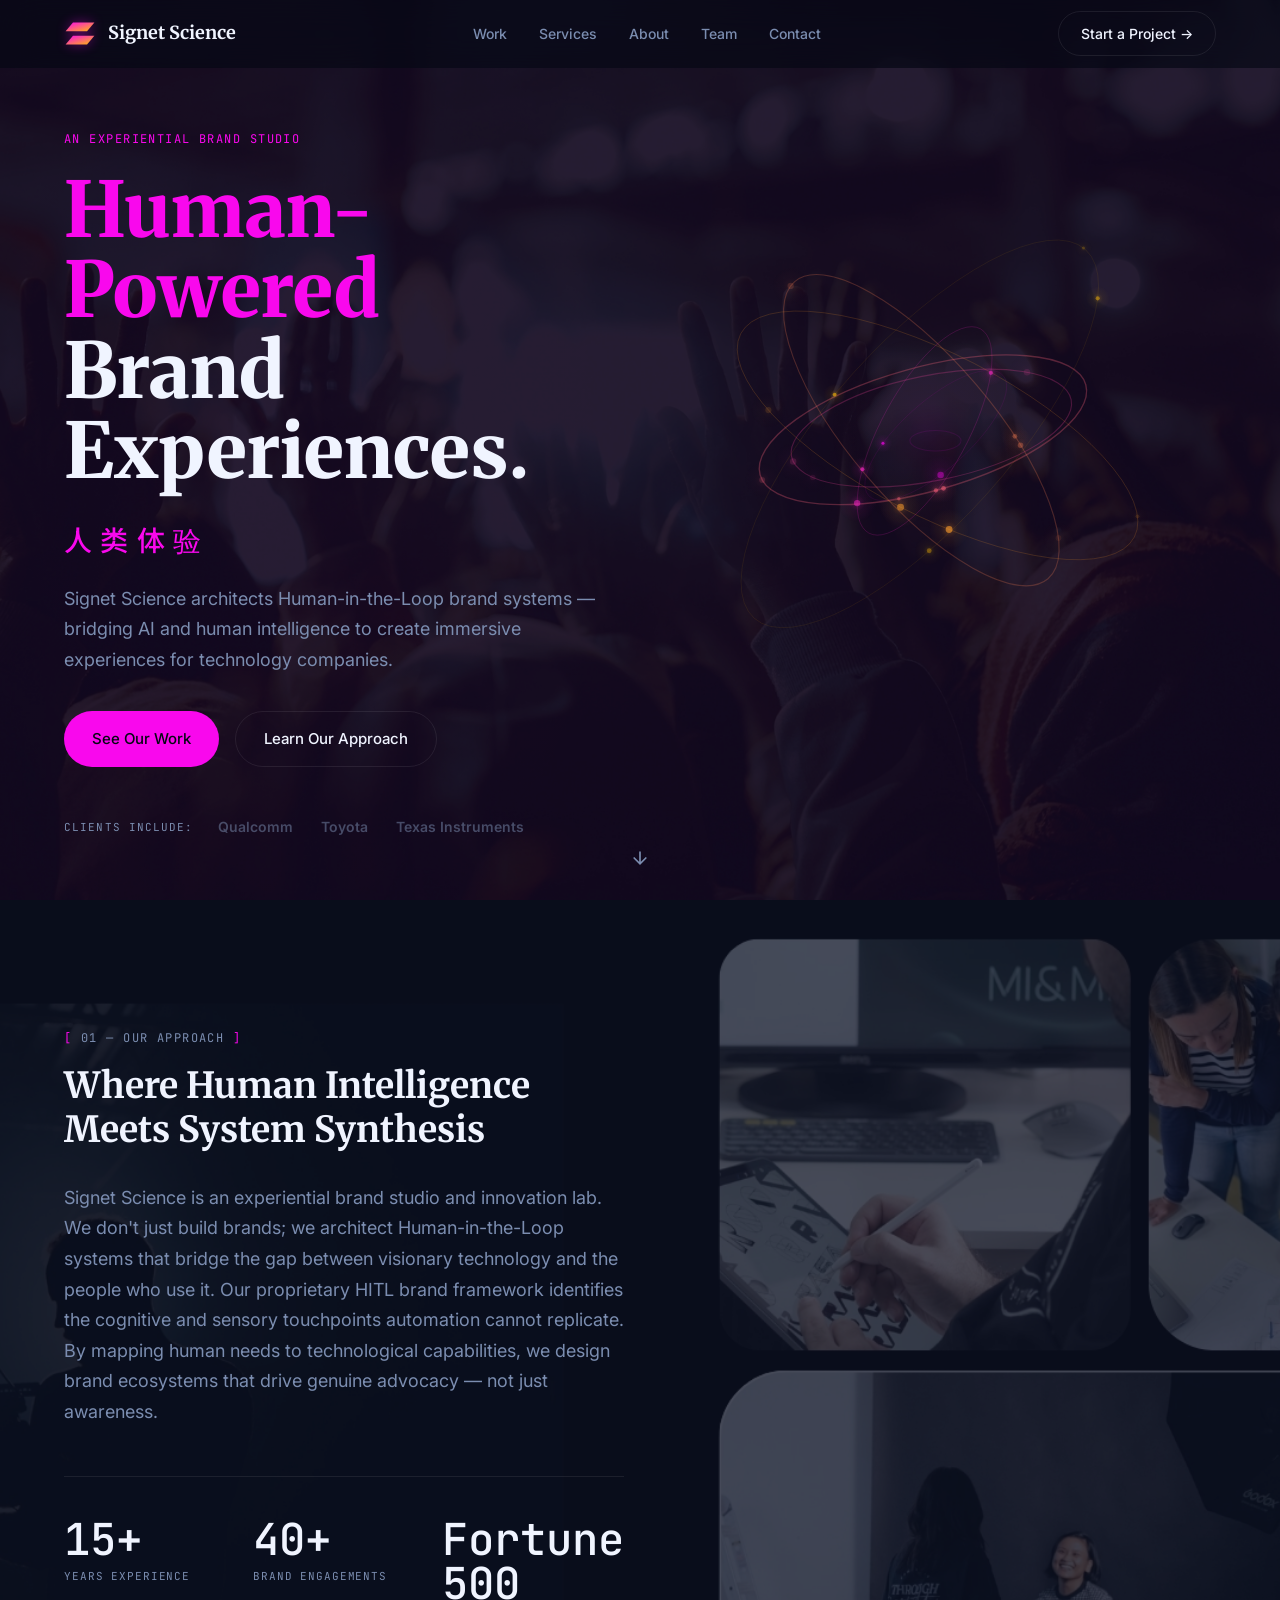
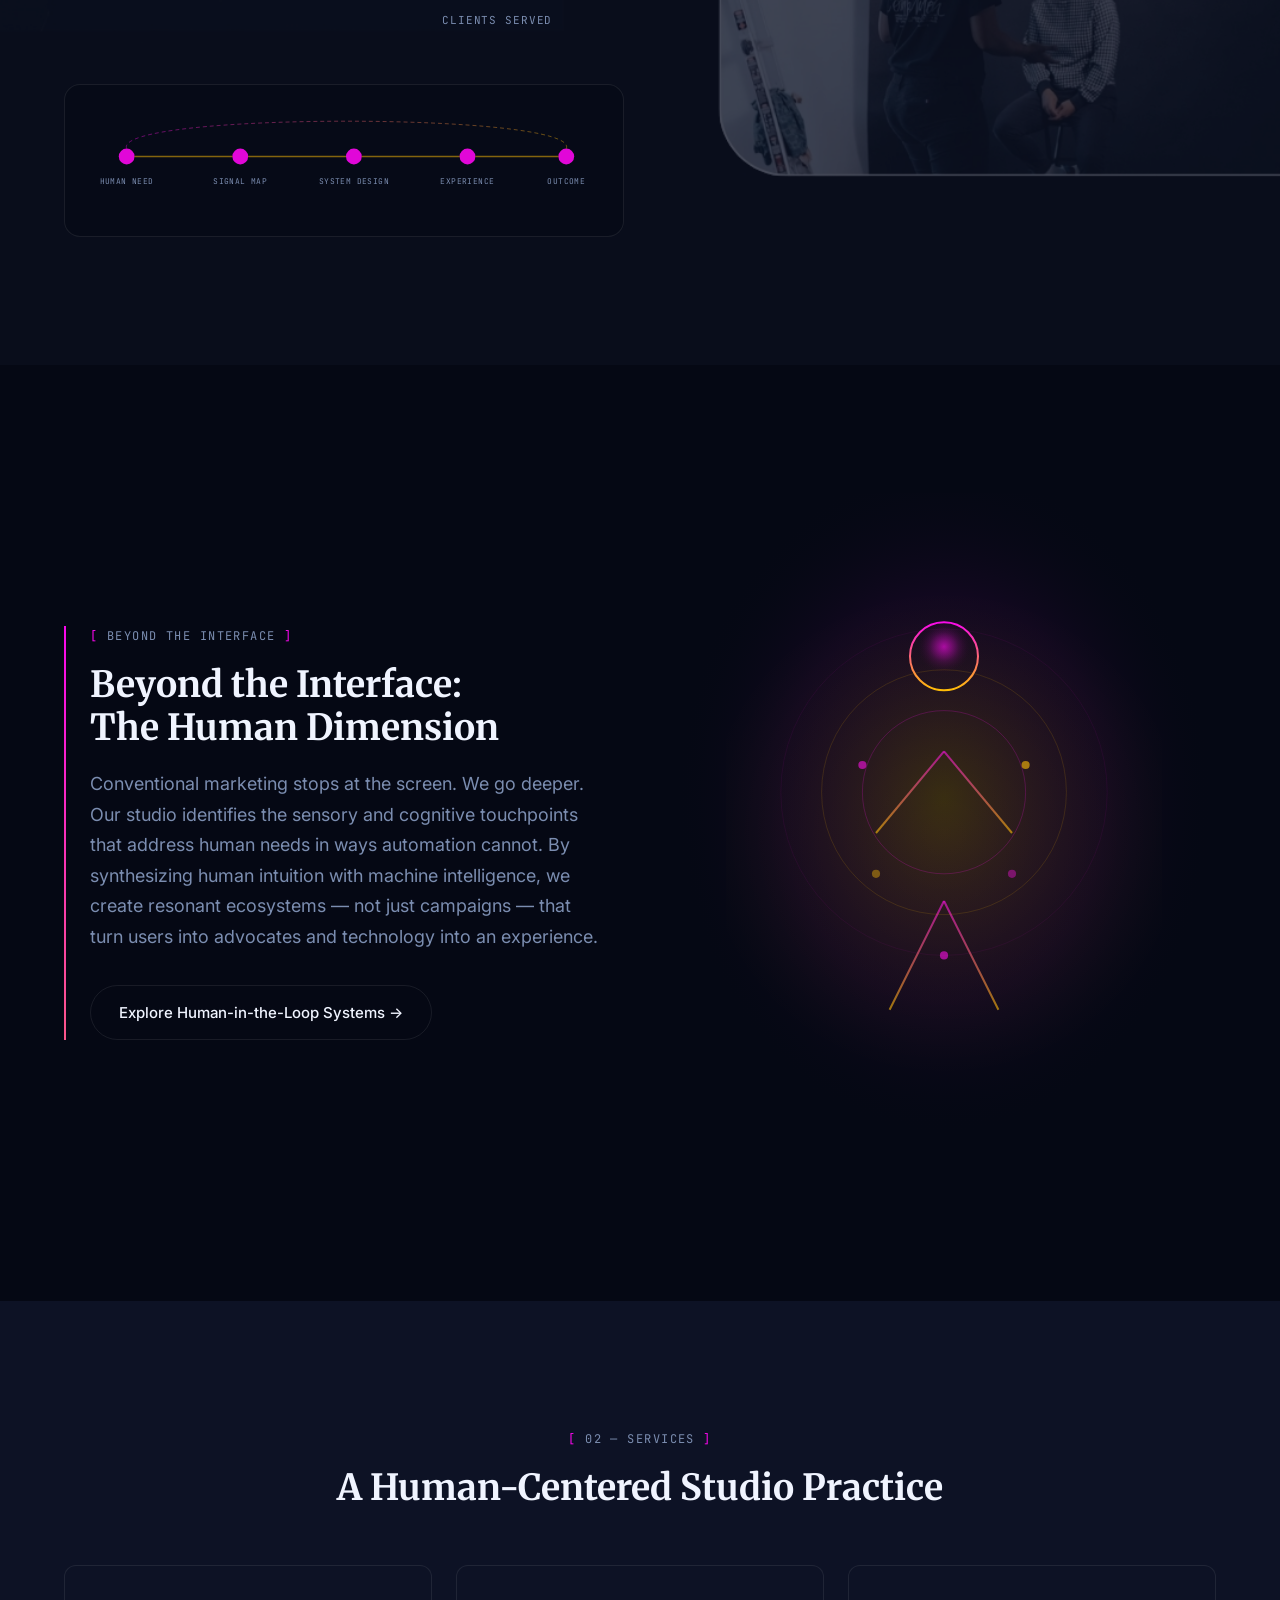
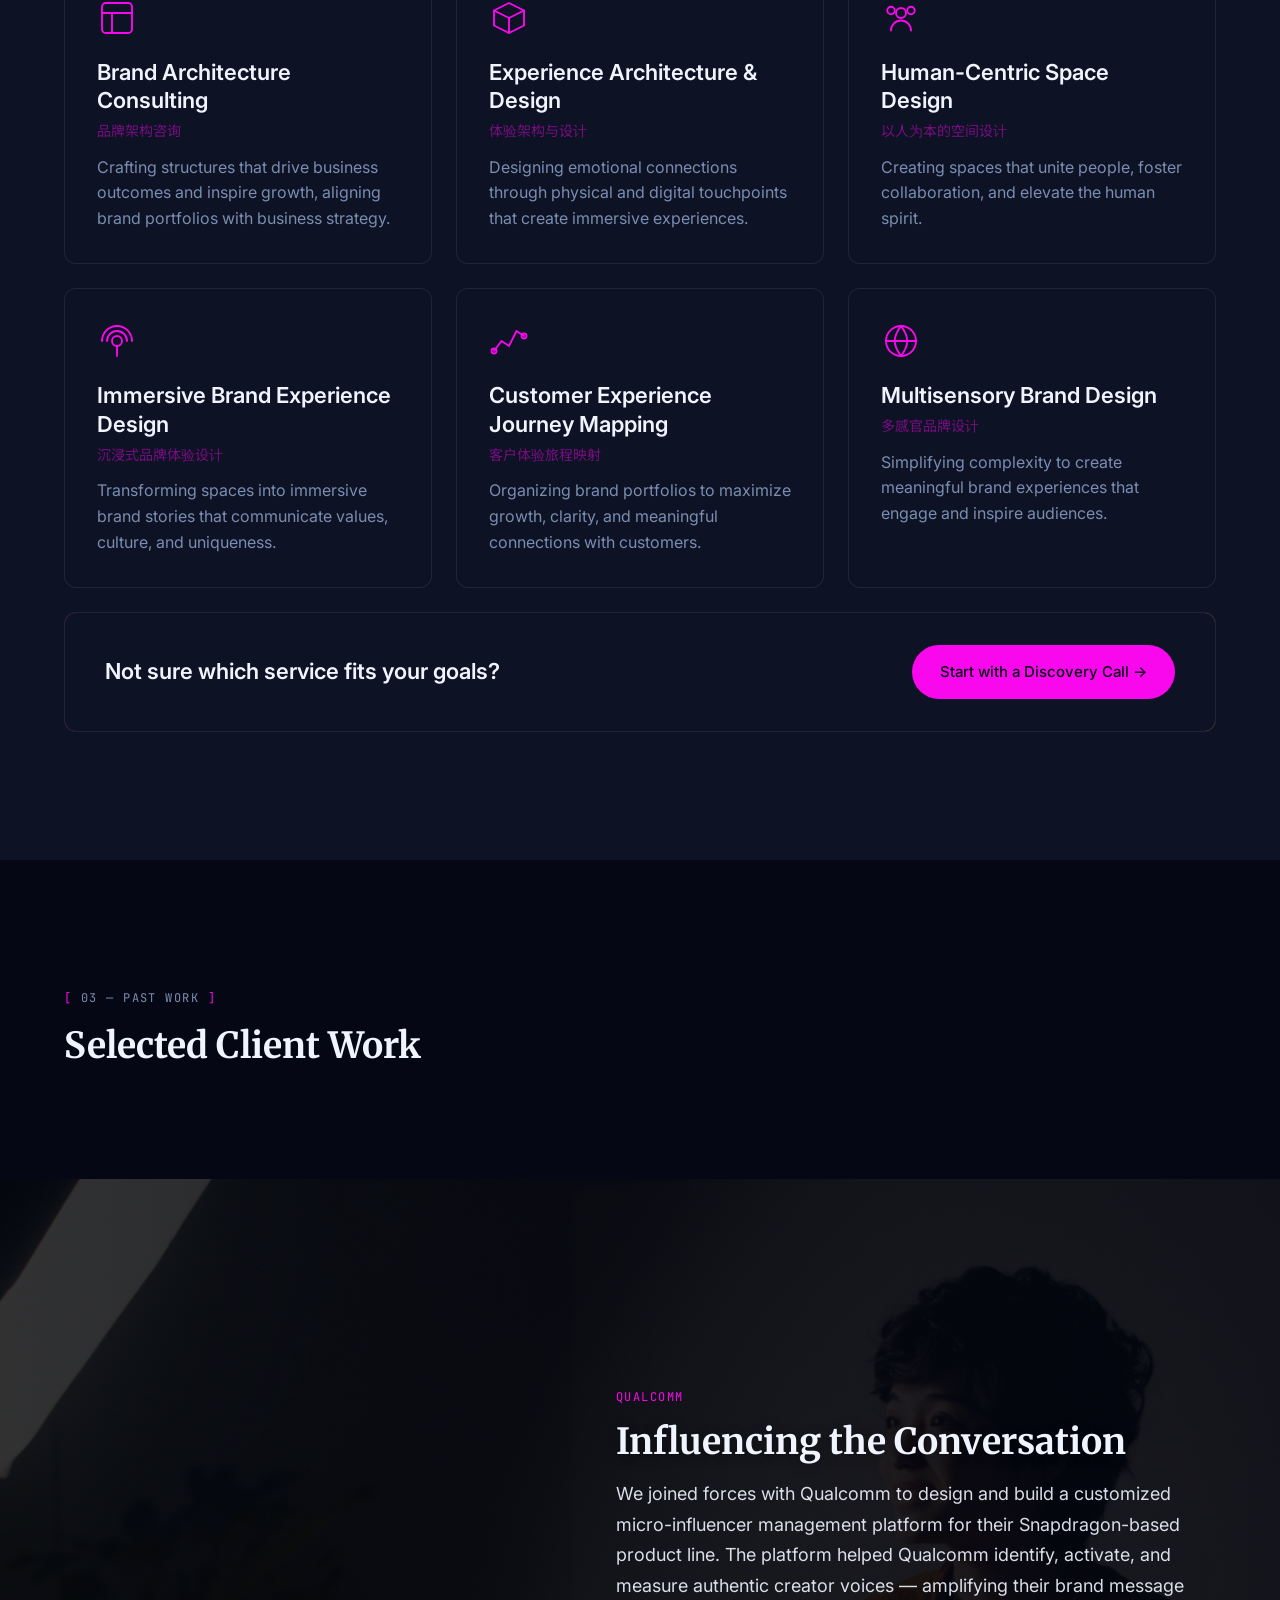
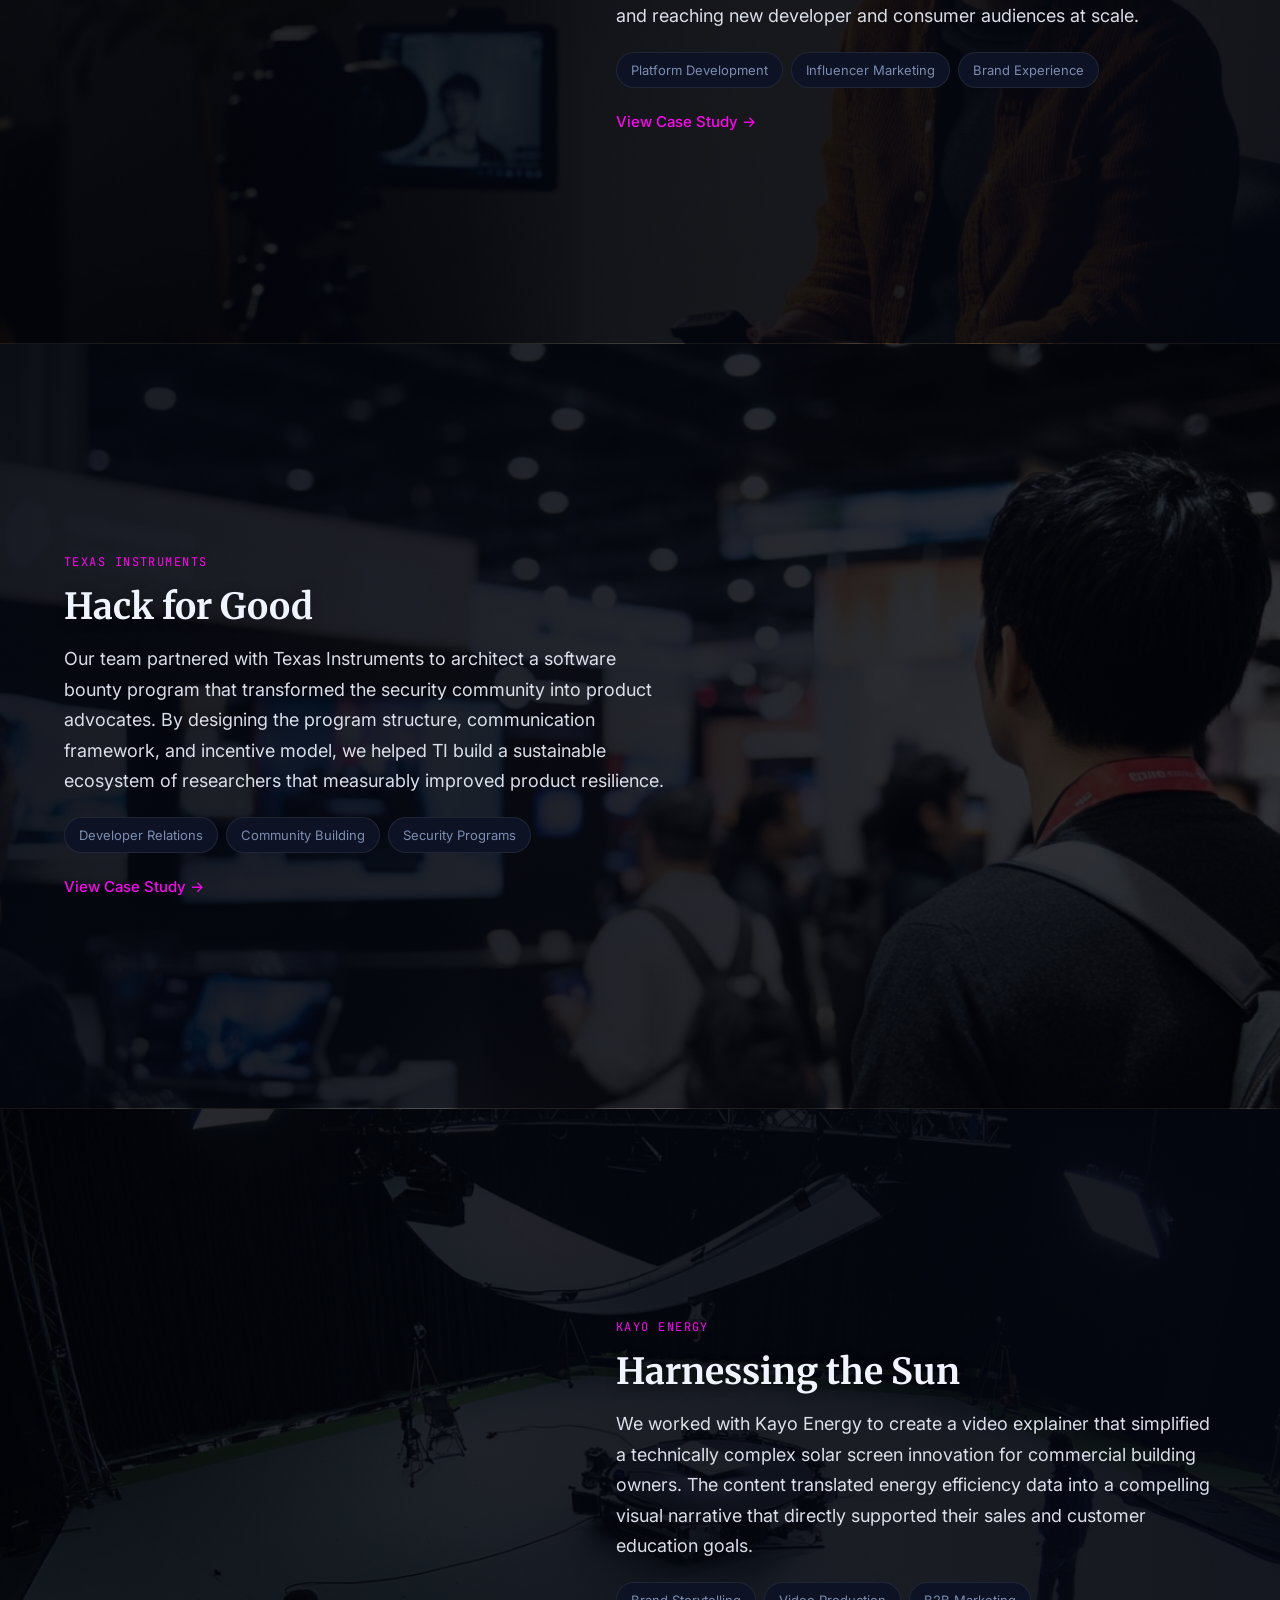
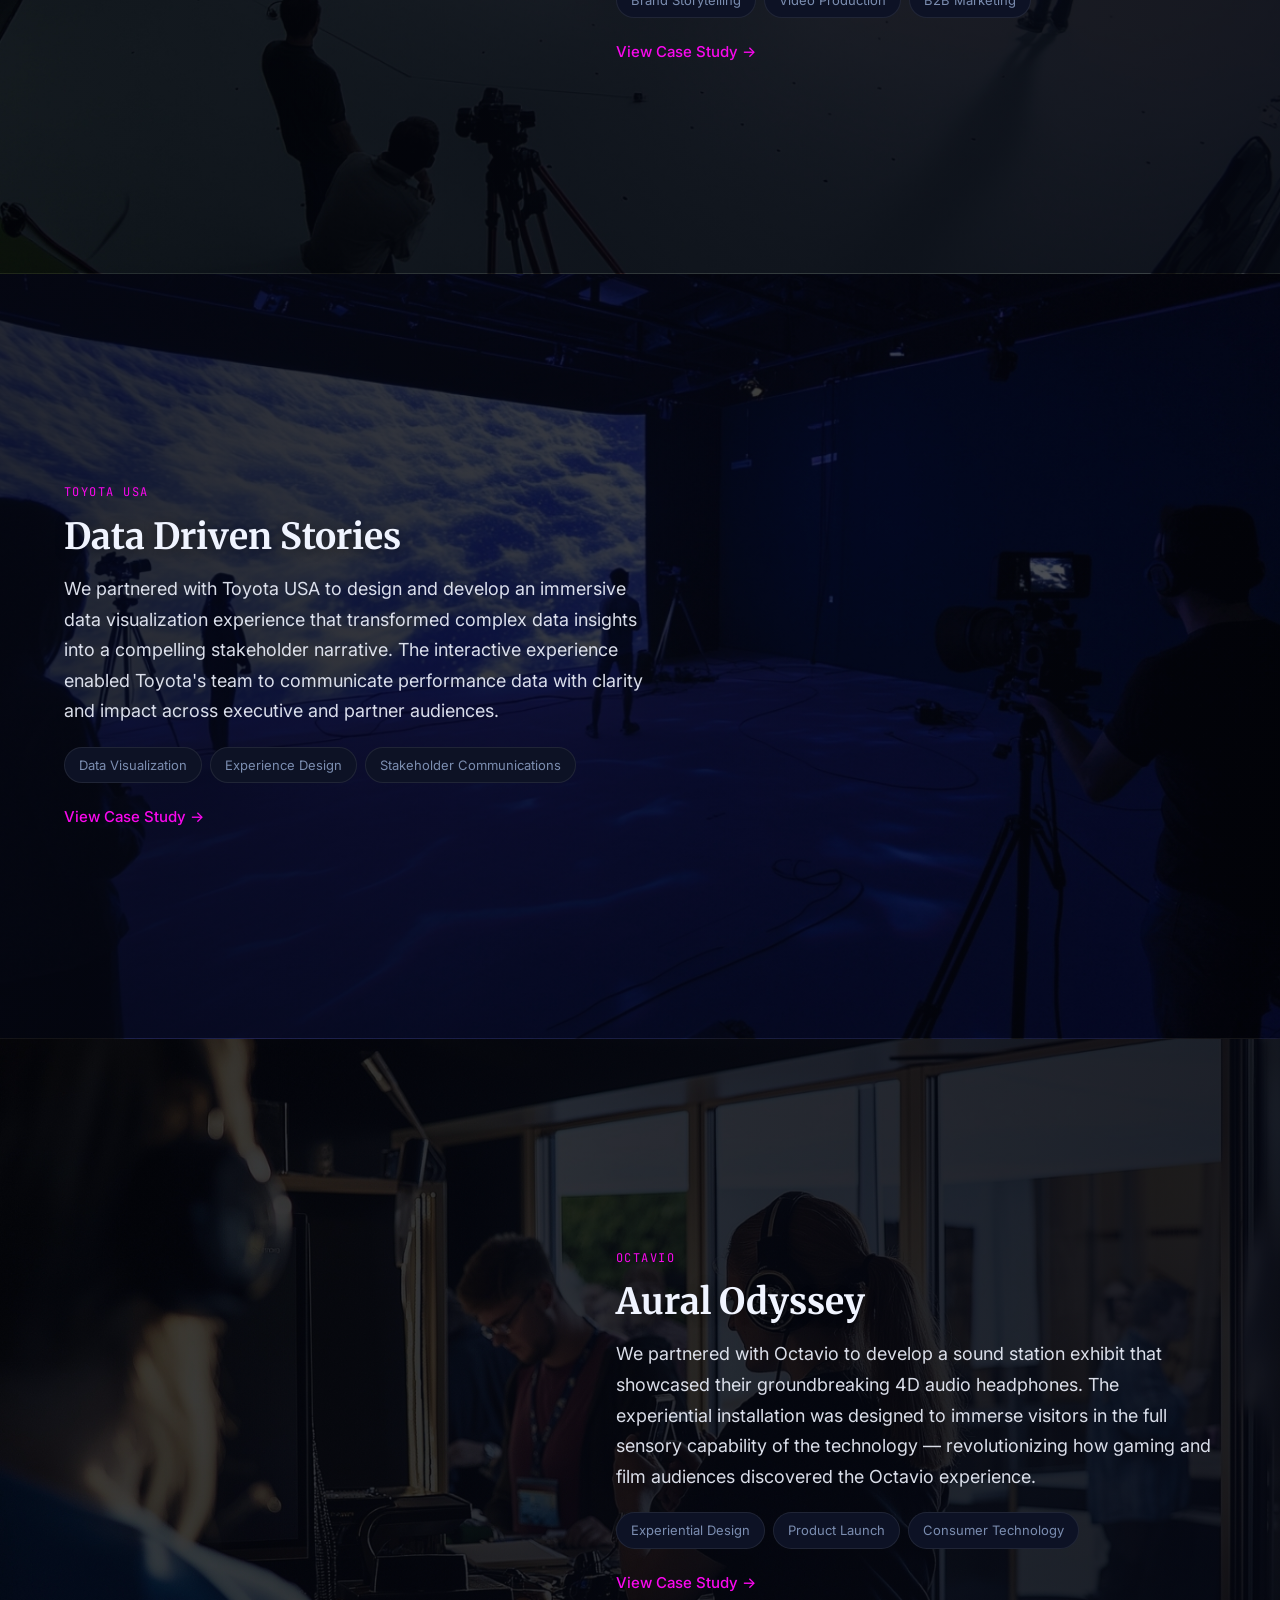
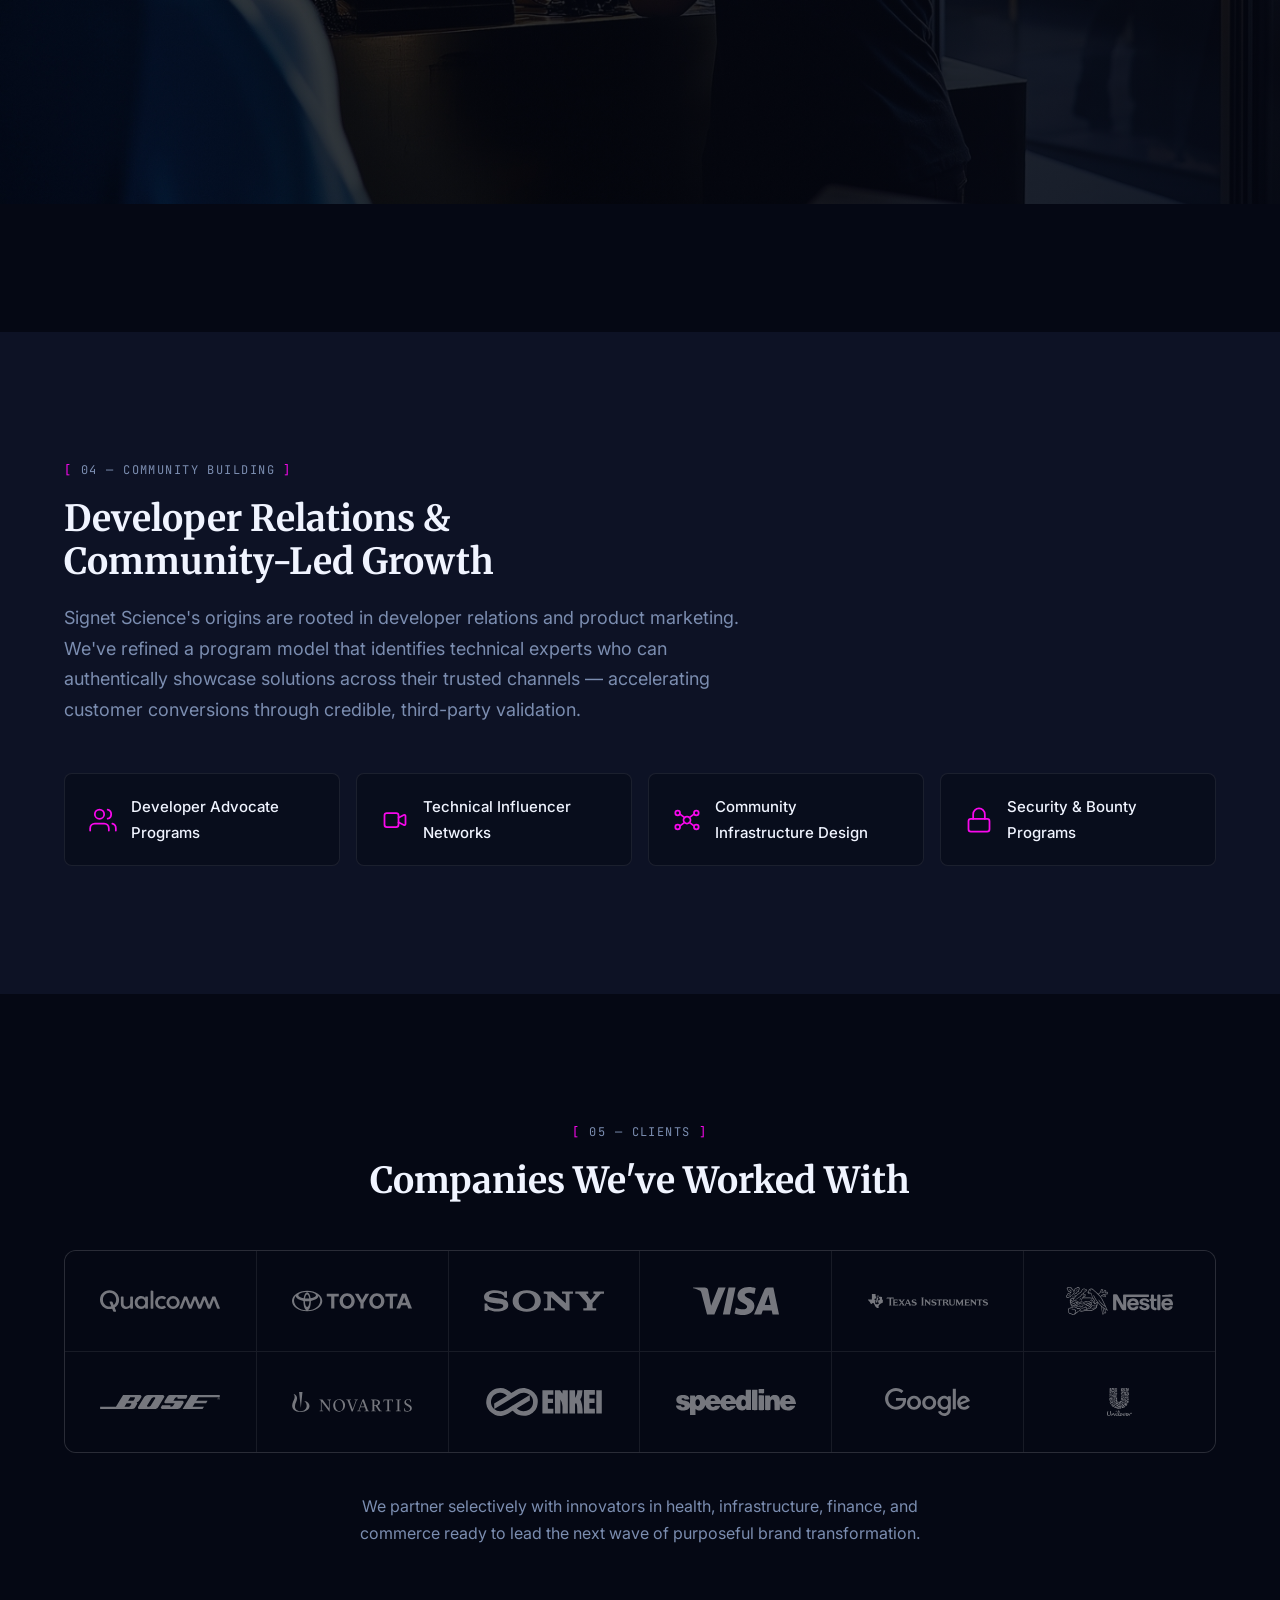
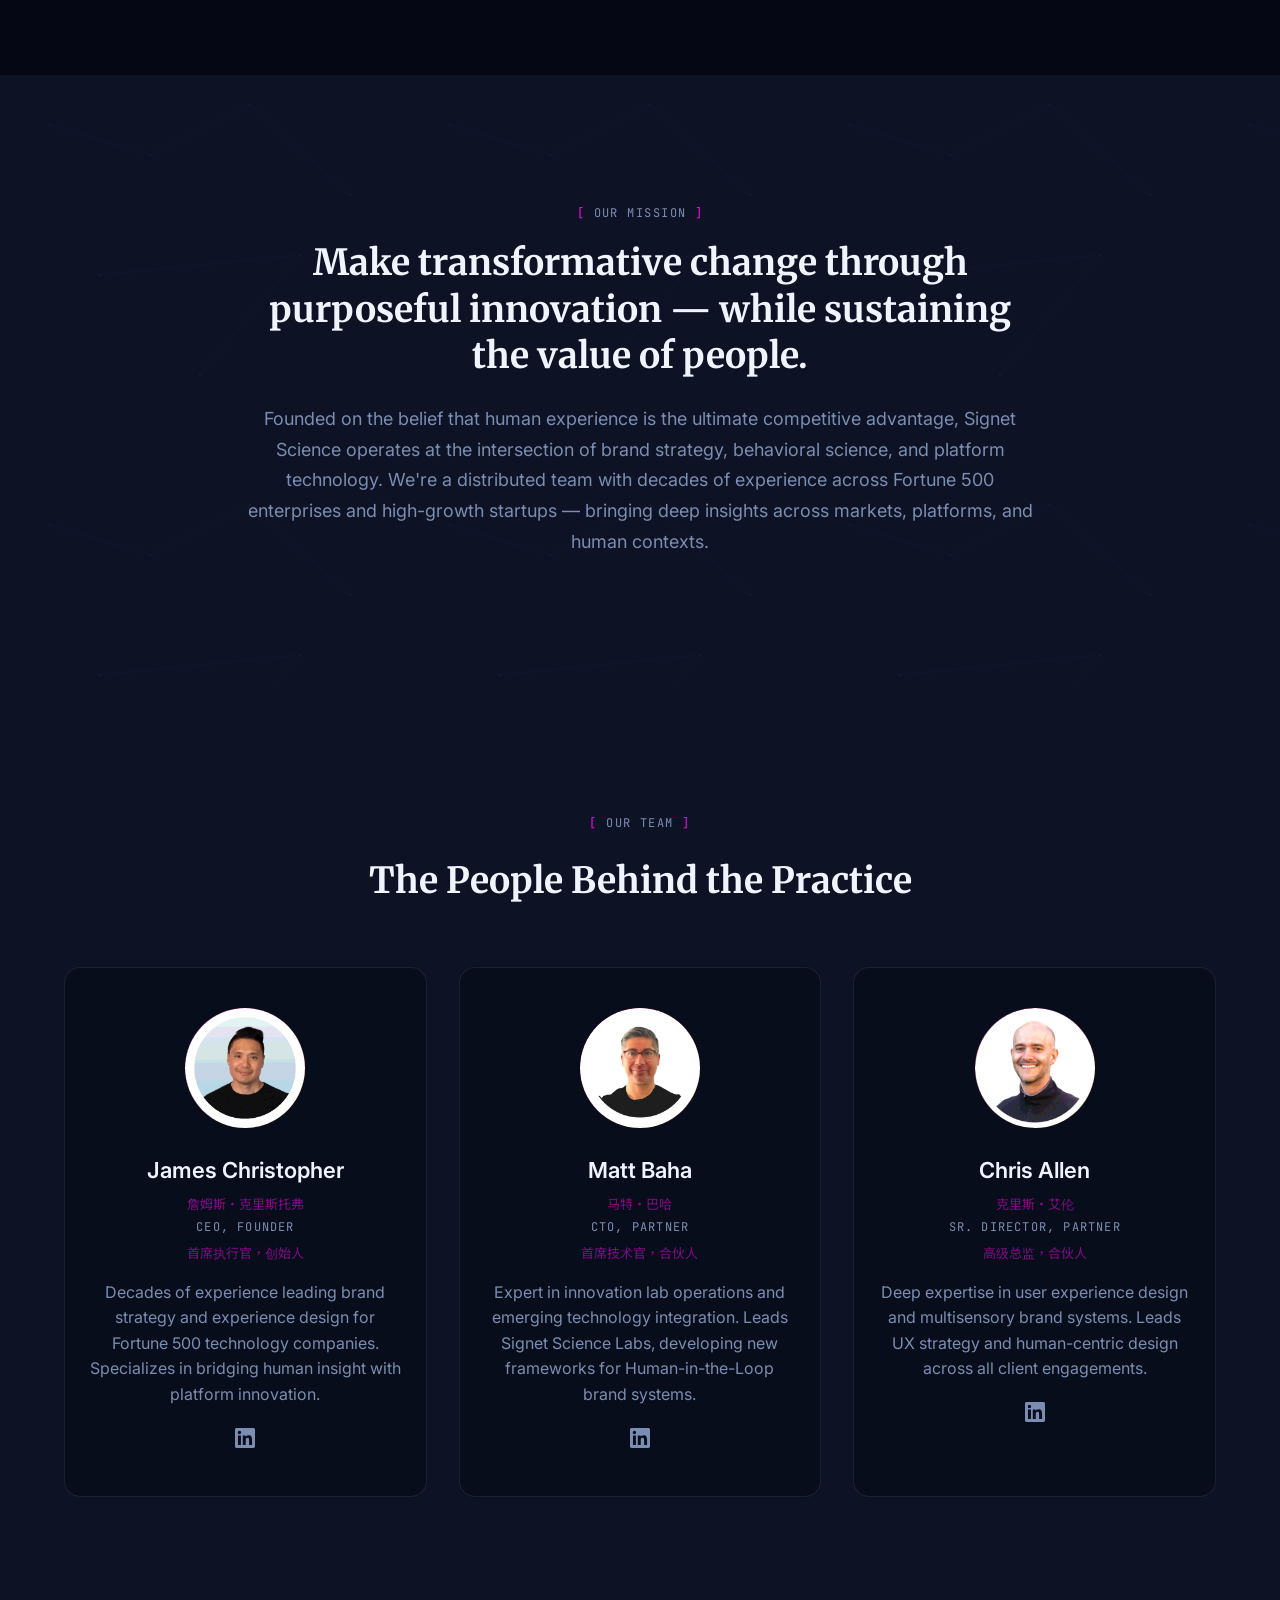
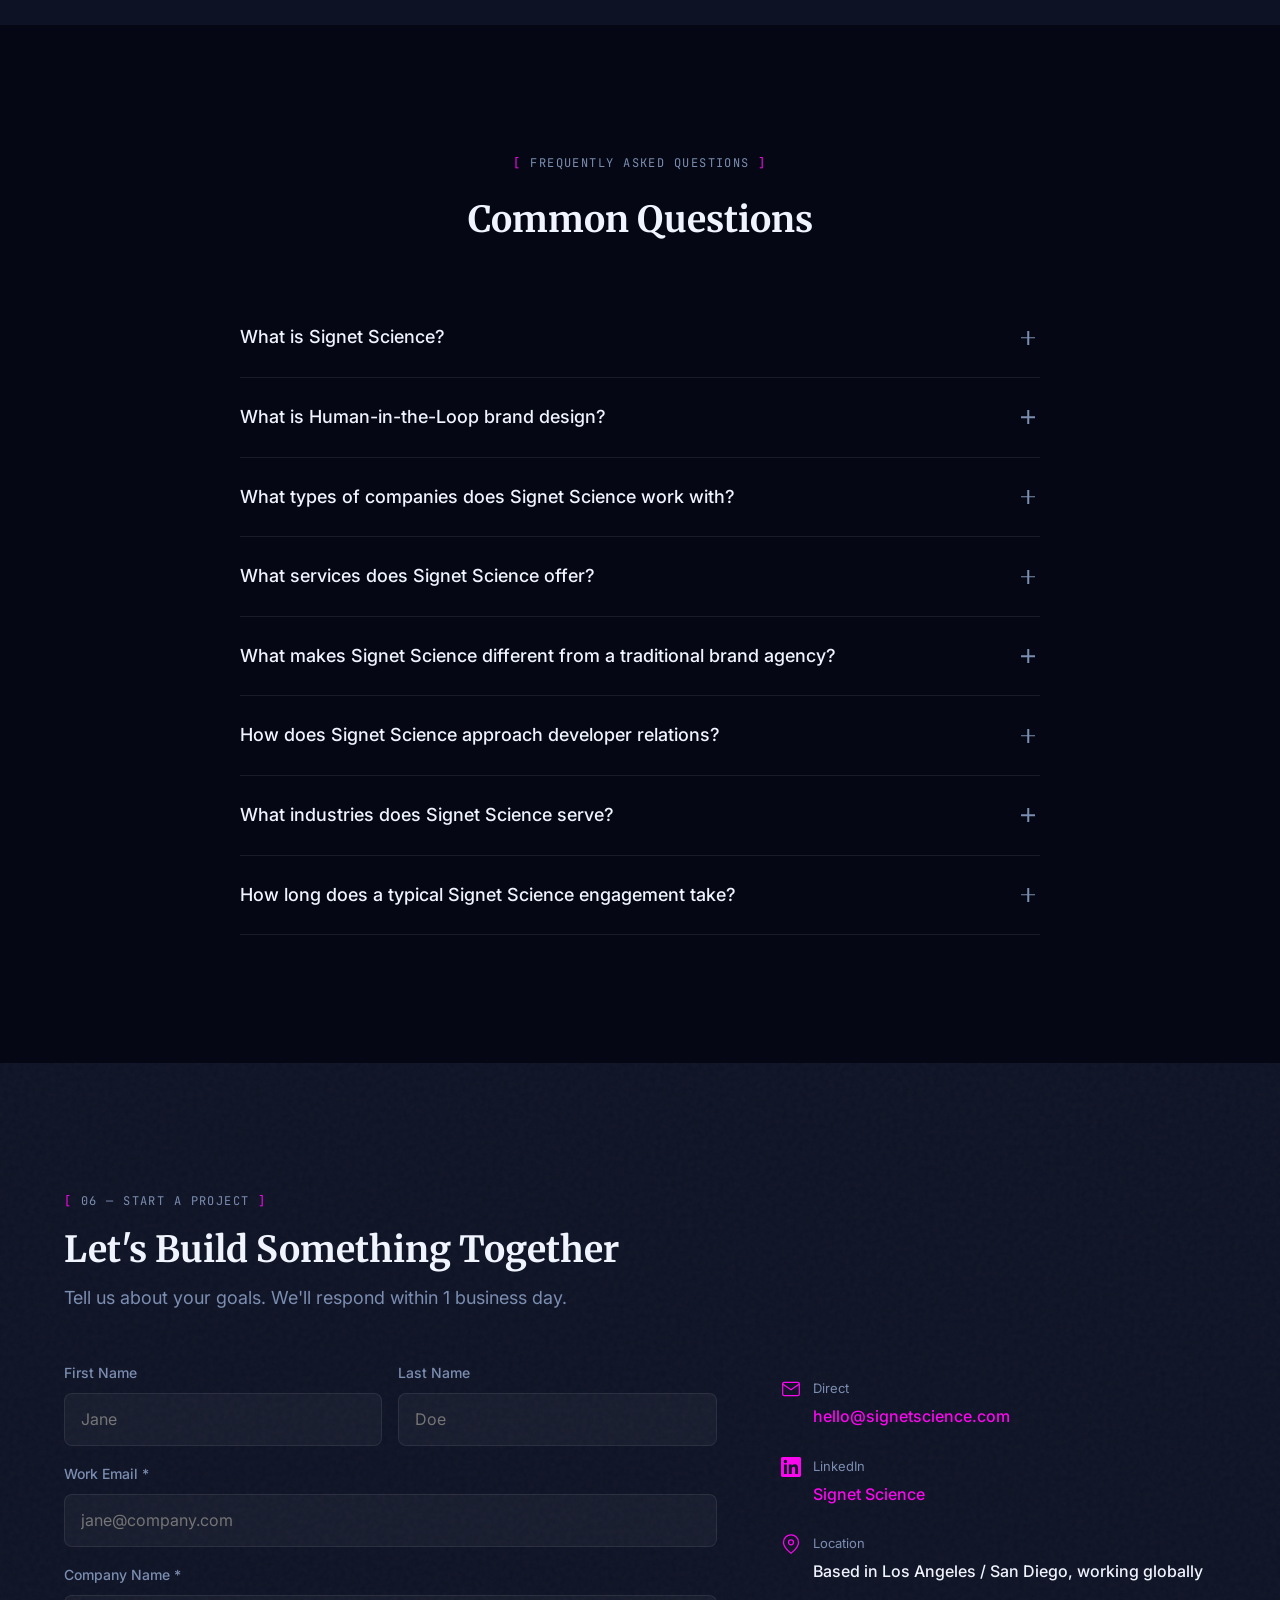
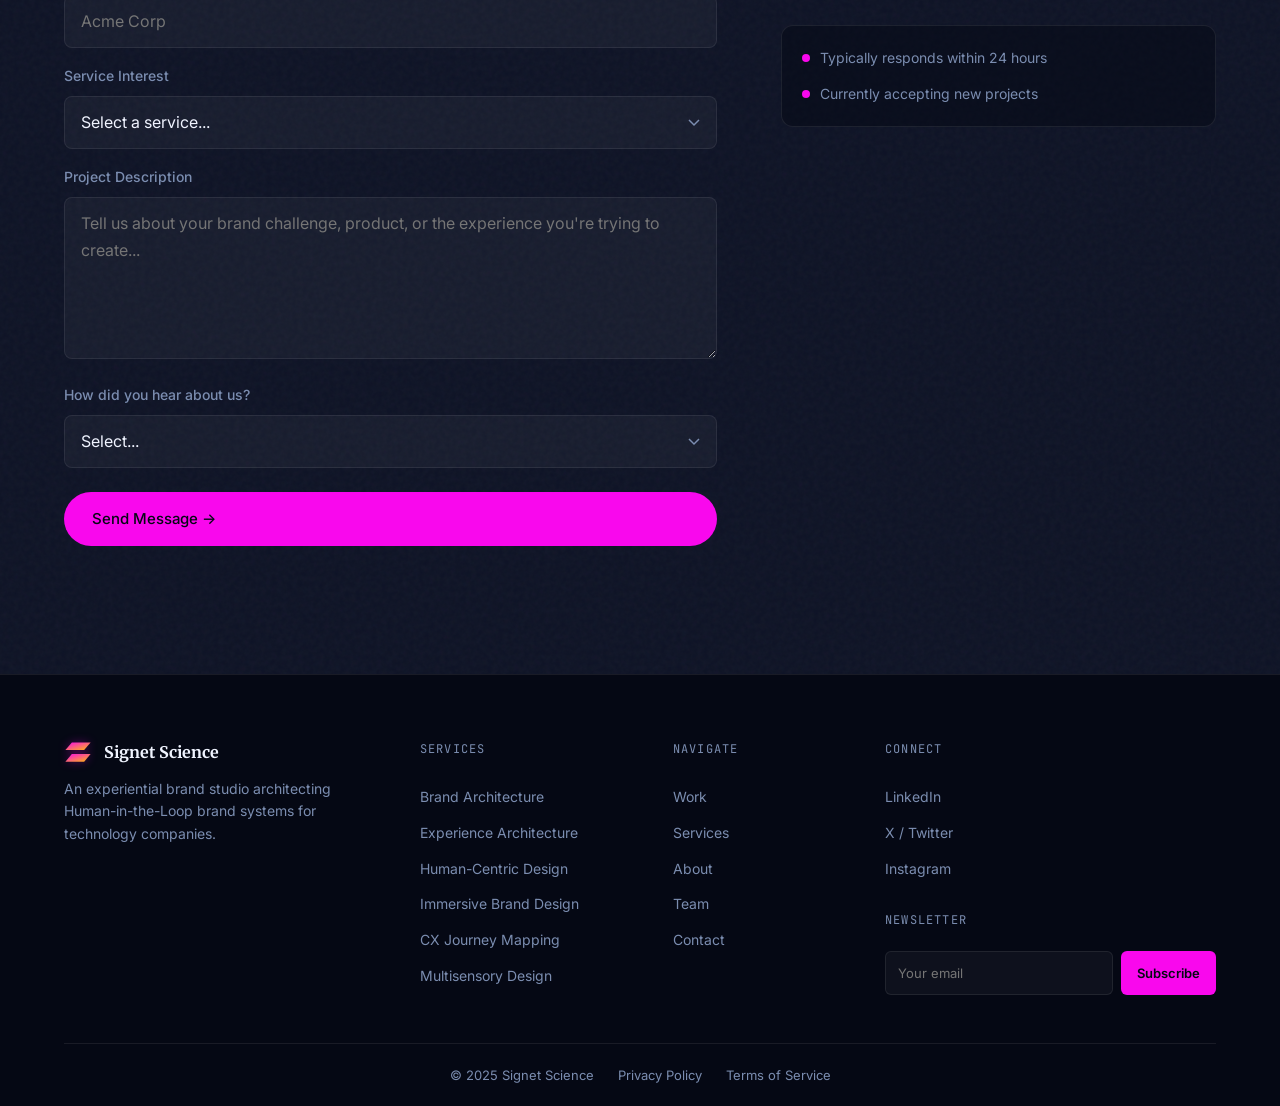
==== index.html @ 88d8224c "Add favicon, SEO/GEO/AEO metadata, form submission - Add favicon (ico, svg, apple-touch-icon, PWA ic" ====
<!DOCTYPE html>
<html lang="en">
<head>
  <meta charset="UTF-8">
  <meta name="viewport" content="width=device-width, initial-scale=1.0">
  <title>Signet Science — Experiential Brand Studio & Platform Innovation Lab</title>
  <meta name="description" content="Signet Science is an experiential brand studio that architects Human-in-the-Loop brand systems for technology companies. Immersive experience design, developer relations, and brand architecture.">
  <meta name="robots" content="index, follow, max-image-preview:large, max-snippet:-1, max-video-preview:-1">
  <meta name="author" content="Signet Science">
  <meta name="theme-color" content="#050814">
  <meta property="og:title" content="Signet Science — Experiential Brand Studio & Platform Innovation Lab">
  <meta property="og:description" content="Signet Science is an experiential brand studio that architects Human-in-the-Loop brand systems for technology companies. Immersive experience design, developer relations, and brand architecture.">
  <meta property="og:image" content="https://signetscience.com/og-image.jpg">
  <meta property="og:type" content="website">
  <meta property="og:url" content="https://signetscience.com">
  <meta property="og:site_name" content="Signet Science">
  <meta property="og:locale" content="en_US">
  <meta property="og:image:width" content="1200">
  <meta property="og:image:height" content="630">
  <meta property="og:image:alt" content="Signet Science — Experiential Brand Studio & Platform Innovation Lab">
  <meta name="twitter:card" content="summary_large_image">
  <meta name="twitter:title" content="Signet Science — Experiential Brand Studio & Platform Innovation Lab">
  <meta name="twitter:description" content="Signet Science architects Human-in-the-Loop brand systems — bridging AI and human intelligence to create immersive experiences for technology companies.">
  <meta name="twitter:image" content="https://signetscience.com/og-image.jpg">
  <link rel="canonical" href="https://signetscience.com">

  <!-- Favicon -->
  <link rel="icon" href="favicon.ico" sizes="32x32">
  <link rel="icon" href="assets/images/signet-logo.svg" type="image/svg+xml">
  <link rel="apple-touch-icon" href="apple-touch-icon.png">

  <!-- Fonts -->
  <link rel="preconnect" href="https://fonts.googleapis.com">
  <link rel="preconnect" href="https://fonts.gstatic.com" crossorigin>
  <link href="https://fonts.googleapis.com/css2?family=Merriweather:wght@700;900&family=Inter:wght@400;500;600&family=JetBrains+Mono:wght@400;500&family=Noto+Sans+TC:wght@400;500;700&display=swap" rel="stylesheet">

  <link rel="stylesheet" href="styles.css">

  <!-- Organization Schema -->
  <script type="application/ld+json">
  {
    "@context": "https://schema.org",
    "@type": "Organization",
    "name": "Signet Science",
    "alternateName": "Signet Science Platform Innovation Lab",
    "url": "https://signetscience.com",
    "description": "Signet Science is an experiential brand studio and platform innovation lab specializing in Human-in-the-Loop brand systems, immersive experience design, and developer community programs for technology companies.",
    "founders": [
      { "@type": "Person", "name": "James Christopher" },
      { "@type": "Person", "name": "Matt Baha" },
      { "@type": "Person", "name": "Chris Allen" }
    ],
    "contactPoint": {
      "@type": "ContactPoint",
      "contactType": "Business Inquiries"
    },
    "sameAs": [
      "https://linkedin.com/company/signet-science"
    ],
    "serviceType": [
      "Brand Architecture Consulting",
      "Experiential Brand Design",
      "Human-in-the-Loop System Design",
      "Developer Relations Programs",
      "Multisensory Brand Experience"
    ]
  }
  </script>

  <!-- FAQPage Schema -->
  <script type="application/ld+json">
  {
    "@context": "https://schema.org",
    "@type": "FAQPage",
    "mainEntity": [
      {
        "@type": "Question",
        "name": "What is Signet Science?",
        "acceptedAnswer": {
          "@type": "Answer",
          "text": "Signet Science is an experiential brand studio and platform innovation lab. The company specializes in Human-in-the-Loop brand systems — designing brand experiences that synthesize human intuition with machine intelligence for technology companies, enterprises, and high-growth startups."
        }
      },
      {
        "@type": "Question",
        "name": "What is Human-in-the-Loop brand design?",
        "acceptedAnswer": {
          "@type": "Answer",
          "text": "Human-in-the-Loop (HITL) brand design is Signet Science's proprietary methodology for building brand systems that keep human judgment, intuition, and sensory experience at the center of every touchpoint — even when AI and automation power the underlying infrastructure."
        }
      },
      {
        "@type": "Question",
        "name": "What types of companies does Signet Science work with?",
        "acceptedAnswer": {
          "@type": "Answer",
          "text": "Signet Science partners selectively with technology companies, enterprises, and high-growth startups in sectors including health, infrastructure, finance, and commerce. Past clients include Qualcomm, Toyota USA, Texas Instruments, and Kayo Energy."
        }
      },
      {
        "@type": "Question",
        "name": "What services does Signet Science offer?",
        "acceptedAnswer": {
          "@type": "Answer",
          "text": "Signet Science offers brand architecture consulting, experience architecture and design, immersive brand experience design, customer experience journey mapping, multisensory brand design, and developer relations and community-building programs."
        }
      },
      {
        "@type": "Question",
        "name": "What makes Signet Science different from a traditional brand agency?",
        "acceptedAnswer": {
          "@type": "Answer",
          "text": "Unlike traditional brand agencies focused on visual identity and campaigns, Signet Science architects entire Human-in-the-Loop brand ecosystems. The studio combines brand strategy with behavioral science, platform technology, and developer community expertise."
        }
      },
      {
        "@type": "Question",
        "name": "How does Signet Science approach developer relations?",
        "acceptedAnswer": {
          "@type": "Answer",
          "text": "Signet Science builds developer relations programs rooted in authenticity and community trust. We identify technical experts who can credibly showcase solutions across their channels, design program infrastructure (bounties, advocacy tiers, content frameworks), and measure outcomes that tie community engagement to business growth."
        }
      },
      {
        "@type": "Question",
        "name": "What industries does Signet Science serve?",
        "acceptedAnswer": {
          "@type": "Answer",
          "text": "Signet Science works across technology sectors including semiconductors, automotive, energy, consumer electronics, and enterprise software. We focus on companies where human experience and technical innovation intersect — particularly those with complex products that benefit from experiential brand strategies."
        }
      },
      {
        "@type": "Question",
        "name": "How long does a typical Signet Science engagement take?",
        "acceptedAnswer": {
          "@type": "Answer",
          "text": "Engagement length varies based on scope. Discovery and strategy phases typically run 4–6 weeks. Full brand ecosystem builds, including experience design and community infrastructure, range from 3–6 months. We work in agile sprints with clear milestones and stakeholder checkpoints throughout."
        }
      }
    ]
  }
  </script>

  <!-- Person Schemas -->
  <script type="application/ld+json">
  [
    {
      "@context": "https://schema.org",
      "@type": "Person",
      "name": "James Christopher",
      "jobTitle": "CEO, Founder",
      "worksFor": { "@type": "Organization", "name": "Signet Science", "url": "https://signetscience.com" },
      "description": "Decades of experience leading brand strategy and experience design for Fortune 500 technology companies.",
      "image": "https://signetscience.com/assets/images/team/james-christopher.png"
    },
    {
      "@context": "https://schema.org",
      "@type": "Person",
      "name": "Matt Baha",
      "jobTitle": "CTO, Partner",
      "worksFor": { "@type": "Organization", "name": "Signet Science", "url": "https://signetscience.com" },
      "description": "Expert in innovation lab operations and emerging technology integration. Leads Signet Science Labs.",
      "image": "https://signetscience.com/assets/images/team/matt-baha.png"
    },
    {
      "@context": "https://schema.org",
      "@type": "Person",
      "name": "Chris Allen",
      "jobTitle": "Sr. Director, Partner",
      "worksFor": { "@type": "Organization", "name": "Signet Science", "url": "https://signetscience.com" },
      "description": "Deep expertise in user experience design and multisensory brand systems.",
      "image": "https://signetscience.com/assets/images/team/chris-allen.png"
    }
  ]
  </script>

  <!-- ProfessionalService Schema -->
  <script type="application/ld+json">
  {
    "@context": "https://schema.org",
    "@type": "ProfessionalService",
    "name": "Signet Science",
    "url": "https://signetscience.com",
    "description": "Experiential brand studio and platform innovation lab specializing in Human-in-the-Loop brand systems for technology companies.",
    "areaServed": "Worldwide",
    "hasOfferCatalog": {
      "@type": "OfferCatalog",
      "name": "Brand & Experience Services",
      "itemListElement": [
        { "@type": "Offer", "itemOffered": { "@type": "Service", "name": "Brand Architecture Consulting", "description": "Crafting structures that drive business outcomes and inspire growth, aligning brand portfolios with business strategy." }},
        { "@type": "Offer", "itemOffered": { "@type": "Service", "name": "Experience Architecture & Design", "description": "Designing emotional connections through physical and digital touchpoints that create immersive experiences." }},
        { "@type": "Offer", "itemOffered": { "@type": "Service", "name": "Human-Centric Space Design", "description": "Creating spaces that unite people, foster collaboration, and elevate the human spirit." }},
        { "@type": "Offer", "itemOffered": { "@type": "Service", "name": "Immersive Brand Experience Design", "description": "Transforming spaces into immersive brand stories that communicate values, culture, and uniqueness." }},
        { "@type": "Offer", "itemOffered": { "@type": "Service", "name": "Customer Experience Journey Mapping", "description": "Organizing brand portfolios to maximize growth, clarity, and meaningful connections with customers." }},
        { "@type": "Offer", "itemOffered": { "@type": "Service", "name": "Multisensory Brand Design", "description": "Simplifying complexity to create meaningful brand experiences that engage and inspire audiences." }},
        { "@type": "Offer", "itemOffered": { "@type": "Service", "name": "Developer Relations Programs", "description": "Building developer advocate programs, technical influencer networks, community infrastructure, and security bounty programs." }}
      ]
    }
  }
  </script>

  <!-- Speakable Schema -->
  <script type="application/ld+json">
  {
    "@context": "https://schema.org",
    "@type": "WebPage",
    "name": "Signet Science — Experiential Brand Studio & Platform Innovation Lab",
    "speakable": {
      "@type": "SpeakableSpecification",
      "cssSelector": [".hero-sub", ".approach-body", ".faq-answer-inner"]
    },
    "url": "https://signetscience.com"
  }
  </script>
</head>
<body>

<!-- ═══════════════════════════════════════════════════════════════
     NAVIGATION
     ═══════════════════════════════════════════════════════════════ -->
<nav class="nav">
  <div class="nav-inner">
    <a href="#home" class="nav-logo">
      <img src="assets/images/signet-logo.svg" alt="Signet Science logo" class="nav-logo-icon">
      <span class="nav-logo-name">Signet Science</span>
    </a>

    <div class="nav-links">
      <a href="#work">Work</a>
      <a href="#services">Services</a>
      <a href="#about">About</a>
      <a href="#team">Team</a>
      <a href="#contact">Contact</a>
    </div>

    <a href="#contact" class="btn btn-outline nav-cta">Start a Project &rarr;</a>

    <div class="hamburger" aria-label="Toggle menu">
      <span></span>
      <span></span>
      <span></span>
    </div>
  </div>
</nav>

<!-- Mobile Nav Overlay -->
<div class="mobile-nav">
  <a href="#work">Work</a>
  <a href="#services">Services</a>
  <a href="#about">About</a>
  <a href="#team">Team</a>
  <a href="#contact">Contact</a>
  <a href="#contact" class="btn btn-primary" style="margin-top: 16px;">Start a Project &rarr;</a>
</div>

<main>
<!-- ═══════════════════════════════════════════════════════════════
     HERO
     ═══════════════════════════════════════════════════════════════ -->
<section class="hero" id="home">
  <div class="hero-canvas">
    <canvas id="hero-particles"></canvas>
  </div>
  <div class="container">
    <div class="hero-content">
      <div class="hero-eyebrow reveal">An Experiential Brand Studio</div>
      <h1 class="reveal reveal-delay-1">
        <span class="accent">Human-Powered</span><br>
        Brand Experiences.
      </h1>
      <div class="hero-chinese reveal reveal-delay-1">人类体验</div>
      <p class="hero-sub reveal reveal-delay-2">
        Signet Science architects Human-in-the-Loop brand systems — bridging
        AI and human intelligence to create immersive experiences for
        technology companies.
      </p>
      <div class="hero-ctas reveal reveal-delay-3">
        <a href="#work" class="btn btn-primary">See Our Work</a>
        <a href="#about" class="btn btn-outline">Learn Our Approach</a>
      </div>
      <div class="trust-bar reveal reveal-delay-4">
        <span class="trust-bar-label">Clients include:</span>
        <div class="trust-logos">
          <span>Qualcomm</span>
          <span>Toyota</span>
          <span>Texas Instruments</span>
        </div>
      </div>
    </div>
  </div>
  <div class="scroll-indicator">
    <svg viewBox="0 0 24 24" fill="none" stroke="currentColor" stroke-width="2" stroke-linecap="round">
      <path d="M12 5v14M5 12l7 7 7-7"/>
    </svg>
  </div>
</section>

<!-- ═══════════════════════════════════════════════════════════════
     SECTION 2 — THE APPROACH
     ═══════════════════════════════════════════════════════════════ -->
<section class="approach" id="about">
  <div class="container">
    <div class="section-label reveal"><span>[</span> 01 — Our Approach <span>]</span></div>
    <div class="approach-grid">
      <div>
        <h2 class="reveal">Where Human Intelligence<br>Meets System Synthesis</h2>
      </div>
      <div>
        <p class="approach-body reveal">
          Signet Science is an experiential brand studio and innovation lab.
          We don't just build brands; we architect Human-in-the-Loop systems
          that bridge the gap between visionary technology and the people who
          use it. Our proprietary HITL brand framework identifies the cognitive
          and sensory touchpoints automation cannot replicate. By mapping human
          needs to technological capabilities, we design brand ecosystems that
          drive genuine advocacy — not just awareness.
        </p>
        <div class="stat-row reveal">
          <div class="stat-item">
            <div class="stat-number" data-count="15" data-suffix="+">0</div>
            <div class="stat-label">Years Experience</div>
          </div>
          <div class="stat-item">
            <div class="stat-number" data-count="40" data-suffix="+">0</div>
            <div class="stat-label">Brand Engagements</div>
          </div>
          <div class="stat-item">
            <div class="stat-number">Fortune 500</div>
            <div class="stat-label">Clients Served</div>
          </div>
        </div>

        <!-- HITL Cycle Diagram -->
        <div class="hitl-diagram reveal">
          <svg viewBox="0 0 500 80" fill="none" xmlns="http://www.w3.org/2000/svg">
            <defs>
              <linearGradient id="line-grad" x1="0%" y1="0%" x2="100%" y2="0%">
                <stop offset="0%" stop-color="#F908ED"/>
                <stop offset="100%" stop-color="#FFBD07"/>
              </linearGradient>
            </defs>
            <!-- Nodes -->
            <circle cx="30" cy="40" r="8" fill="#F908ED" opacity="0.9"/>
            <circle cx="145" cy="40" r="8" fill="#F908ED" opacity="0.9"/>
            <circle cx="260" cy="40" r="8" fill="#F908ED" opacity="0.9"/>
            <circle cx="375" cy="40" r="8" fill="#F908ED" opacity="0.9"/>
            <circle cx="475" cy="40" r="8" fill="#F908ED" opacity="0.9"/>
            <!-- Lines -->
            <line x1="38" y1="40" x2="137" y2="40" stroke="#FFBD07" stroke-width="1.5" opacity="0.5"/>
            <line x1="153" y1="40" x2="252" y2="40" stroke="#FFBD07" stroke-width="1.5" opacity="0.5"/>
            <line x1="268" y1="40" x2="367" y2="40" stroke="#FFBD07" stroke-width="1.5" opacity="0.5"/>
            <line x1="383" y1="40" x2="467" y2="40" stroke="#FFBD07" stroke-width="1.5" opacity="0.5"/>
            <!-- Labels -->
            <text x="30" y="68" text-anchor="middle" fill="#7B8DB0" font-family="JetBrains Mono, monospace" font-size="8" letter-spacing="0.05em">HUMAN NEED</text>
            <text x="145" y="68" text-anchor="middle" fill="#7B8DB0" font-family="JetBrains Mono, monospace" font-size="8" letter-spacing="0.05em">SIGNAL MAP</text>
            <text x="260" y="68" text-anchor="middle" fill="#7B8DB0" font-family="JetBrains Mono, monospace" font-size="8" letter-spacing="0.05em">SYSTEM DESIGN</text>
            <text x="375" y="68" text-anchor="middle" fill="#7B8DB0" font-family="JetBrains Mono, monospace" font-size="8" letter-spacing="0.05em">EXPERIENCE</text>
            <text x="475" y="68" text-anchor="middle" fill="#7B8DB0" font-family="JetBrains Mono, monospace" font-size="8" letter-spacing="0.05em">OUTCOME</text>
            <!-- Return arrow -->
            <path d="M475 32 C 490 -5, 15 -5, 30 32" stroke="url(#line-grad)" stroke-width="1" fill="none" stroke-dasharray="4 3" opacity="0.4"/>
          </svg>
        </div>
      </div>
    </div>
  </div>
</section>

<!-- ═══════════════════════════════════════════════════════════════
     SECTION 3 — HUMAN DIMENSION
     ═══════════════════════════════════════════════════════════════ -->
<section class="human-dimension" id="approach">
  <div class="container">
    <div class="hd-grid">
      <div class="hd-text reveal">
        <div class="section-label"><span>[</span> Beyond the Interface <span>]</span></div>
        <h2>Beyond the Interface:<br>The Human Dimension</h2>
        <p>
          Conventional marketing stops at the screen. We go deeper. Our studio
          identifies the sensory and cognitive touchpoints that address human
          needs in ways automation cannot. By synthesizing human intuition
          with machine intelligence, we create resonant ecosystems — not just
          campaigns — that turn users into advocates and technology into an
          experience.
        </p>
        <a href="#services" class="btn btn-outline">Explore Human-in-the-Loop Systems &rarr;</a>
      </div>
      <div class="hd-visual reveal reveal-delay-2">
        <!-- Placeholder for glowing human figure -->
        <svg viewBox="0 0 400 500" xmlns="http://www.w3.org/2000/svg">
          <defs>
            <radialGradient id="glow-outer" cx="50%" cy="45%" r="50%">
              <stop offset="0%" stop-color="#FFBD07" stop-opacity="0.15"/>
              <stop offset="60%" stop-color="#F908ED" stop-opacity="0.05"/>
              <stop offset="100%" stop-color="transparent"/>
            </radialGradient>
            <radialGradient id="glow-inner" cx="50%" cy="40%" r="30%">
              <stop offset="0%" stop-color="#F908ED" stop-opacity="0.8"/>
              <stop offset="50%" stop-color="#F908ED" stop-opacity="0.2"/>
              <stop offset="100%" stop-color="transparent"/>
            </radialGradient>
            <linearGradient id="body-grad" x1="50%" y1="0%" x2="50%" y2="100%">
              <stop offset="0%" stop-color="#F908ED"/>
              <stop offset="100%" stop-color="#FFBD07"/>
            </linearGradient>
          </defs>
          <rect width="400" height="500" fill="url(#glow-outer)"/>
          <!-- Stylized human figure -->
          <circle cx="200" cy="120" r="35" fill="url(#glow-inner)" opacity="0.8"/>
          <circle cx="200" cy="120" r="25" fill="none" stroke="url(#body-grad)" stroke-width="1.5"/>
          <line x1="200" y1="155" x2="200" y2="300" stroke="url(#body-grad)" stroke-width="2" opacity="0.7"/>
          <line x1="200" y1="190" x2="150" y2="250" stroke="url(#body-grad)" stroke-width="1.5" opacity="0.6"/>
          <line x1="200" y1="190" x2="250" y2="250" stroke="url(#body-grad)" stroke-width="1.5" opacity="0.6"/>
          <line x1="200" y1="300" x2="160" y2="380" stroke="url(#body-grad)" stroke-width="1.5" opacity="0.6"/>
          <line x1="200" y1="300" x2="240" y2="380" stroke="url(#body-grad)" stroke-width="1.5" opacity="0.6"/>
          <!-- Energy rings -->
          <circle cx="200" cy="220" r="60" fill="none" stroke="#F908ED" stroke-width="0.5" opacity="0.3"/>
          <circle cx="200" cy="220" r="90" fill="none" stroke="#FFBD07" stroke-width="0.5" opacity="0.2"/>
          <circle cx="200" cy="220" r="120" fill="none" stroke="#F908ED" stroke-width="0.3" opacity="0.15"/>
          <!-- Data points -->
          <circle cx="140" cy="200" r="3" fill="#F908ED" opacity="0.6"/>
          <circle cx="260" cy="200" r="3" fill="#FFBD07" opacity="0.6"/>
          <circle cx="200" cy="340" r="3" fill="#F908ED" opacity="0.6"/>
          <circle cx="150" cy="280" r="3" fill="#FFBD07" opacity="0.4"/>
          <circle cx="250" cy="280" r="3" fill="#F908ED" opacity="0.4"/>
        </svg>
      </div>
    </div>
  </div>
</section>

<!-- ═══════════════════════════════════════════════════════════════
     SECTION 4 — SERVICES
     ═══════════════════════════════════════════════════════════════ -->
<section class="services" id="services">
  <div class="container">
    <div class="services-header">
      <div class="section-label reveal"><span>[</span> 02 — Services <span>]</span></div>
      <h2 class="reveal">A Human-Centered Studio Practice</h2>
    </div>

    <div class="services-grid">
      <div class="service-card reveal">
        <div class="service-icon">
          <svg viewBox="0 0 32 32" fill="none" stroke="currentColor" stroke-width="1.5" stroke-linecap="round">
            <rect x="4" y="4" width="24" height="24" rx="3"/>
            <line x1="4" y1="12" x2="28" y2="12"/>
            <line x1="12" y1="12" x2="12" y2="28"/>
          </svg>
        </div>
        <h3>Brand Architecture Consulting</h3>
        <div class="service-title-zh">品牌架构咨询</div>
        <p>Crafting structures that drive business outcomes and inspire growth, aligning brand portfolios with business strategy.</p>
      </div>

      <div class="service-card reveal reveal-delay-1">
        <div class="service-icon">
          <svg viewBox="0 0 32 32" fill="none" stroke="currentColor" stroke-width="1.5" stroke-linecap="round">
            <path d="M16 4L28 10v12L16 28 4 22V10L16 4z"/>
            <line x1="16" y1="16" x2="28" y2="10"/>
            <line x1="16" y1="16" x2="4" y2="10"/>
            <line x1="16" y1="16" x2="16" y2="28"/>
          </svg>
        </div>
        <h3>Experience Architecture & Design</h3>
        <div class="service-title-zh">体验架构与设计</div>
        <p>Designing emotional connections through physical and digital touchpoints that create immersive experiences.</p>
      </div>

      <div class="service-card reveal reveal-delay-2">
        <div class="service-icon">
          <svg viewBox="0 0 32 32" fill="none" stroke="currentColor" stroke-width="1.5" stroke-linecap="round">
            <circle cx="16" cy="12" r="4"/>
            <path d="M8 26c0-4.4 3.6-8 8-8s8 3.6 8 8"/>
            <circle cx="8" cy="10" r="3"/>
            <circle cx="24" cy="10" r="3"/>
          </svg>
        </div>
        <h3>Human-Centric Space Design</h3>
        <div class="service-title-zh">以人为本的空间设计</div>
        <p>Creating spaces that unite people, foster collaboration, and elevate the human spirit.</p>
      </div>

      <div class="service-card reveal reveal-delay-1">
        <div class="service-icon">
          <svg viewBox="0 0 32 32" fill="none" stroke="currentColor" stroke-width="1.5" stroke-linecap="round">
            <path d="M4 16c0-6.6 5.4-12 12-12s12 5.4 12 12"/>
            <path d="M8 16c0-4.4 3.6-8 8-8s8 3.6 8 8"/>
            <circle cx="16" cy="16" r="4"/>
            <line x1="16" y1="20" x2="16" y2="28"/>
          </svg>
        </div>
        <h3>Immersive Brand Experience Design</h3>
        <div class="service-title-zh">沉浸式品牌体验设计</div>
        <p>Transforming spaces into immersive brand stories that communicate values, culture, and uniqueness.</p>
      </div>

      <div class="service-card reveal reveal-delay-2">
        <div class="service-icon">
          <svg viewBox="0 0 32 32" fill="none" stroke="currentColor" stroke-width="1.5" stroke-linecap="round">
            <polyline points="4,24 10,16 16,20 22,8 28,12"/>
            <circle cx="4" cy="24" r="2"/>
            <circle cx="28" cy="12" r="2"/>
          </svg>
        </div>
        <h3>Customer Experience Journey Mapping</h3>
        <div class="service-title-zh">客户体验旅程映射</div>
        <p>Organizing brand portfolios to maximize growth, clarity, and meaningful connections with customers.</p>
      </div>

      <div class="service-card reveal reveal-delay-3">
        <div class="service-icon">
          <svg viewBox="0 0 32 32" fill="none" stroke="currentColor" stroke-width="1.5" stroke-linecap="round">
            <circle cx="16" cy="16" r="12"/>
            <path d="M16 4c-3 4-5 8-5 12s2 8 5 12"/>
            <path d="M16 4c3 4 5 8 5 12s-2 8-5 12"/>
            <line x1="4" y1="16" x2="28" y2="16"/>
          </svg>
        </div>
        <h3>Multisensory Brand Design</h3>
        <div class="service-title-zh">多感官品牌设计</div>
        <p>Simplifying complexity to create meaningful brand experiences that engage and inspire audiences.</p>
      </div>

      <!-- CTA Card -->
      <div class="service-cta-card reveal">
        <h3>Not sure which service fits your goals?</h3>
        <a href="#contact" class="btn btn-primary">Start with a Discovery Call &rarr;</a>
      </div>
    </div>
  </div>
</section>

<!-- ═══════════════════════════════════════════════════════════════
     SECTION 5 — PAST WORK
     ═══════════════════════════════════════════════════════════════ -->
<section class="work" id="work">
  <div class="container" style="padding-bottom: 48px;">
    <div class="work-header">
      <div class="section-label reveal"><span>[</span> 03 — Past Work <span>]</span></div>
      <h2 class="reveal">Selected Client Work</h2>
    </div>
  </div>

    <!-- Qualcomm -->
    <div class="case-study reveal" style="background-image: url('assets/images/influencing_the_conversation.jpg');">
      <div class="container">
        <div class="case-content">
          <div class="case-client">Qualcomm</div>
          <h3>Influencing the Conversation</h3>
          <p>We joined forces with Qualcomm to design and build a customized micro-influencer management platform for their Snapdragon-based product line. The platform helped Qualcomm identify, activate, and measure authentic creator voices — amplifying their brand message and reaching new developer and consumer audiences at scale.</p>
          <div class="case-tags">
            <span class="case-tag">Platform Development</span>
            <span class="case-tag">Influencer Marketing</span>
            <span class="case-tag">Brand Experience</span>
          </div>
          <a href="#" class="case-link">View Case Study &rarr;</a>
        </div>
      </div>
    </div>

    <!-- Texas Instruments -->
    <div class="case-study reveal" style="background-image: url('assets/images/hack_for_good.jpg');">
      <div class="container">
        <div class="case-content">
          <div class="case-client">Texas Instruments</div>
          <h3>Hack for Good</h3>
          <p>Our team partnered with Texas Instruments to architect a software bounty program that transformed the security community into product advocates. By designing the program structure, communication framework, and incentive model, we helped TI build a sustainable ecosystem of researchers that measurably improved product resilience.</p>
          <div class="case-tags">
            <span class="case-tag">Developer Relations</span>
            <span class="case-tag">Community Building</span>
            <span class="case-tag">Security Programs</span>
          </div>
          <a href="#" class="case-link">View Case Study &rarr;</a>
        </div>
      </div>
    </div>

    <!-- Kayo Energy -->
    <div class="case-study reveal" style="background-image: url('assets/images/harnessing_the_sun.jpg');">
      <div class="container">
        <div class="case-content">
          <div class="case-client">Kayo Energy</div>
          <h3>Harnessing the Sun</h3>
          <p>We worked with Kayo Energy to create a video explainer that simplified a technically complex solar screen innovation for commercial building owners. The content translated energy efficiency data into a compelling visual narrative that directly supported their sales and customer education goals.</p>
          <div class="case-tags">
            <span class="case-tag">Brand Storytelling</span>
            <span class="case-tag">Video Production</span>
            <span class="case-tag">B2B Marketing</span>
          </div>
          <a href="#" class="case-link">View Case Study &rarr;</a>
        </div>
      </div>
    </div>

    <!-- Toyota -->
    <div class="case-study reveal" style="background-image: url('assets/images/data_driven_stories.jpg');">
      <div class="container">
        <div class="case-content">
          <div class="case-client">Toyota USA</div>
          <h3>Data Driven Stories</h3>
          <p>We partnered with Toyota USA to design and develop an immersive data visualization experience that transformed complex data insights into a compelling stakeholder narrative. The interactive experience enabled Toyota's team to communicate performance data with clarity and impact across executive and partner audiences.</p>
          <div class="case-tags">
            <span class="case-tag">Data Visualization</span>
            <span class="case-tag">Experience Design</span>
            <span class="case-tag">Stakeholder Communications</span>
          </div>
          <a href="#" class="case-link">View Case Study &rarr;</a>
        </div>
      </div>
    </div>

    <!-- Octavio -->
    <div class="case-study reveal" style="background-image: url('assets/images/aurel_odessey.jpg');">
      <div class="container">
        <div class="case-content">
          <div class="case-client">Octavio</div>
          <h3>Aural Odyssey</h3>
          <p>We partnered with Octavio to develop a sound station exhibit that showcased their groundbreaking 4D audio headphones. The experiential installation was designed to immerse visitors in the full sensory capability of the technology — revolutionizing how gaming and film audiences discovered the Octavio experience.</p>
          <div class="case-tags">
            <span class="case-tag">Experiential Design</span>
            <span class="case-tag">Product Launch</span>
            <span class="case-tag">Consumer Technology</span>
          </div>
          <a href="#" class="case-link">View Case Study &rarr;</a>
        </div>
      </div>
    </div>
</section>

<!-- ═══════════════════════════════════════════════════════════════
     SECTION 6 — COMMUNITY
     ═══════════════════════════════════════════════════════════════ -->
<section class="community" id="community">
  <div class="container">
    <div class="community-header">
      <div class="section-label reveal"><span>[</span> 04 — Community Building <span>]</span></div>
      <h2 class="reveal">Developer Relations &<br>Community-Led Growth</h2>
      <p class="reveal">
        Signet Science's origins are rooted in developer relations and product marketing. We've refined a program model that identifies technical experts who can authentically showcase solutions across their trusted channels — accelerating customer conversions through credible, third-party validation.
      </p>
    </div>

    <div class="community-tiles">
      <div class="community-tile reveal">
        <div class="community-tile-icon">
          <svg viewBox="0 0 24 24" fill="none" stroke="currentColor" stroke-width="1.5" stroke-linecap="round">
            <path d="M17 21v-2a4 4 0 0 0-4-4H5a4 4 0 0 0-4 4v2"/>
            <circle cx="9" cy="7" r="4"/>
            <path d="M23 21v-2a4 4 0 0 0-3-3.87"/>
            <path d="M16 3.13a4 4 0 0 1 0 7.75"/>
          </svg>
        </div>
        <span>Developer Advocate Programs</span>
      </div>
      <div class="community-tile reveal reveal-delay-1">
        <div class="community-tile-icon">
          <svg viewBox="0 0 24 24" fill="none" stroke="currentColor" stroke-width="1.5" stroke-linecap="round">
            <path d="M15 10l4.553-2.276A1 1 0 0121 8.618v6.764a1 1 0 01-1.447.894L15 14"/>
            <rect x="3" y="6" width="12" height="12" rx="2"/>
          </svg>
        </div>
        <span>Technical Influencer Networks</span>
      </div>
      <div class="community-tile reveal reveal-delay-2">
        <div class="community-tile-icon">
          <svg viewBox="0 0 24 24" fill="none" stroke="currentColor" stroke-width="1.5" stroke-linecap="round">
            <circle cx="12" cy="12" r="3"/>
            <circle cx="4" cy="6" r="2"/>
            <circle cx="20" cy="6" r="2"/>
            <circle cx="4" cy="18" r="2"/>
            <circle cx="20" cy="18" r="2"/>
            <line x1="6" y1="7" x2="10" y2="10"/>
            <line x1="18" y1="7" x2="14" y2="10"/>
            <line x1="6" y1="17" x2="10" y2="14"/>
            <line x1="18" y1="17" x2="14" y2="14"/>
          </svg>
        </div>
        <span>Community Infrastructure Design</span>
      </div>
      <div class="community-tile reveal reveal-delay-3">
        <div class="community-tile-icon">
          <svg viewBox="0 0 24 24" fill="none" stroke="currentColor" stroke-width="1.5" stroke-linecap="round">
            <rect x="3" y="11" width="18" height="11" rx="2"/>
            <path d="M7 11V7a5 5 0 0110 0v4"/>
          </svg>
        </div>
        <span>Security & Bounty Programs</span>
      </div>
    </div>
  </div>
</section>

<!-- ═══════════════════════════════════════════════════════════════
     SECTION 7A — CLIENTS WE'VE WORKED WITH
     ═══════════════════════════════════════════════════════════════ -->
<section class="clients" id="clients">
  <div class="container">
    <div class="clients-header">
      <div class="section-label reveal"><span>[</span> 05 — Clients <span>]</span></div>
      <h2 class="reveal">Companies We've Worked With</h2>
    </div>
    <div class="logo-grid reveal">
      <div class="logo-item"><img src="assets/images/logos/qualcomm-white.svg" alt="Qualcomm"></div>
      <div class="logo-item"><img src="assets/images/logos/toyota-white.svg" alt="Toyota"></div>
      <div class="logo-item"><img src="assets/images/logos/sony-white.svg" alt="Sony"></div>
      <div class="logo-item"><img src="assets/images/logos/visa-white.svg" alt="Visa"></div>
      <div class="logo-item"><img src="assets/images/logos/texasinstruments-white.svg" alt="Texas Instruments"></div>
      <div class="logo-item"><img src="assets/images/logos/nestle-white.svg" alt="Nestl&eacute;"></div>
      <div class="logo-item"><img src="assets/images/logos/bose-white.svg" alt="Bose"></div>
      <div class="logo-item"><img src="assets/images/logos/novartis-white.svg" alt="Novartis"></div>
      <div class="logo-item"><img src="assets/images/logos/enkei-white.svg" alt="Enkei"></div>
      <div class="logo-item"><img src="assets/images/logos/speedline-white.svg" alt="Speedline"></div>
      <div class="logo-item"><img src="assets/images/logos/google-white.svg" alt="Google"></div>
      <div class="logo-item"><img src="assets/images/logos/unilever-white.svg" alt="Unilever"></div>
    </div>
    <p class="clients-sub reveal">
      We partner selectively with innovators in health, infrastructure, finance, and commerce ready to lead the next wave of purposeful brand transformation.
    </p>
  </div>
</section>

<!-- ═══════════════════════════════════════════════════════════════
     SECTION 7B — MISSION
     ═══════════════════════════════════════════════════════════════ -->
<section class="mission" id="mission">
  <div class="container">
    <div class="mission-inner">
      <div class="section-label reveal"><span>[</span> Our Mission <span>]</span></div>
      <h2 class="reveal">Make transformative change through purposeful innovation — while sustaining the value of people.</h2>
      <p class="reveal">
        Founded on the belief that human experience is the ultimate competitive
        advantage, Signet Science operates at the intersection of brand strategy,
        behavioral science, and platform technology. We're a distributed team with
        decades of experience across Fortune 500 enterprises and high-growth
        startups — bringing deep insights across markets, platforms, and
        human contexts.
      </p>
    </div>
  </div>
</section>

<!-- ═══════════════════════════════════════════════════════════════
     SECTION 8 — TEAM
     ═══════════════════════════════════════════════════════════════ -->
<section class="team" id="team">
  <div class="container">
    <div class="team-header">
      <div class="section-label reveal"><span>[</span> Our Team <span>]</span></div>
      <h2 class="reveal">The People Behind the Practice</h2>
    </div>

    <div class="team-grid">
      <div class="team-card reveal">
        <div class="team-avatar"><img src="assets/images/team/james-christopher.png" alt="James Christopher"></div>
        <h3>James Christopher</h3>
        <div class="team-title-zh">詹姆斯·克里斯托弗</div>
        <div class="team-title">CEO, Founder</div>
        <div class="team-title-zh">首席执行官，创始人</div>
        <p class="team-bio">Decades of experience leading brand strategy and experience design for Fortune 500 technology companies. Specializes in bridging human insight with platform innovation.</p>
        <a href="#" class="team-social" aria-label="LinkedIn">
          <svg viewBox="0 0 24 24" fill="currentColor"><path d="M20.447 20.452h-3.554v-5.569c0-1.328-.027-3.037-1.852-3.037-1.853 0-2.136 1.445-2.136 2.939v5.667H9.351V9h3.414v1.561h.046c.477-.9 1.637-1.85 3.37-1.85 3.601 0 4.267 2.37 4.267 5.455v6.286zM5.337 7.433a2.062 2.062 0 01-2.063-2.065 2.064 2.064 0 112.063 2.065zm1.782 13.019H3.555V9h3.564v11.452zM22.225 0H1.771C.792 0 0 .774 0 1.729v20.542C0 23.227.792 24 1.771 24h20.451C23.2 24 24 23.227 24 22.271V1.729C24 .774 23.2 0 22.222 0h.003z"/></svg>
        </a>
      </div>

      <div class="team-card reveal reveal-delay-1">
        <div class="team-avatar"><img src="assets/images/team/matt-baha.png" alt="Matt Baha"></div>
        <h3>Matt Baha</h3>
        <div class="team-title-zh">马特·巴哈</div>
        <div class="team-title">CTO, Partner</div>
        <div class="team-title-zh">首席技术官，合伙人</div>
        <p class="team-bio">Expert in innovation lab operations and emerging technology integration. Leads Signet Science Labs, developing new frameworks for Human-in-the-Loop brand systems.</p>
        <a href="#" class="team-social" aria-label="LinkedIn">
          <svg viewBox="0 0 24 24" fill="currentColor"><path d="M20.447 20.452h-3.554v-5.569c0-1.328-.027-3.037-1.852-3.037-1.853 0-2.136 1.445-2.136 2.939v5.667H9.351V9h3.414v1.561h.046c.477-.9 1.637-1.85 3.37-1.85 3.601 0 4.267 2.37 4.267 5.455v6.286zM5.337 7.433a2.062 2.062 0 01-2.063-2.065 2.064 2.064 0 112.063 2.065zm1.782 13.019H3.555V9h3.564v11.452zM22.225 0H1.771C.792 0 0 .774 0 1.729v20.542C0 23.227.792 24 1.771 24h20.451C23.2 24 24 23.227 24 22.271V1.729C24 .774 23.2 0 22.222 0h.003z"/></svg>
        </a>
      </div>

      <div class="team-card reveal reveal-delay-2">
        <div class="team-avatar"><img src="assets/images/team/chris-allen.png" alt="Chris Allen"></div>
        <h3>Chris Allen</h3>
        <div class="team-title-zh">克里斯·艾伦</div>
        <div class="team-title">Sr. Director, Partner</div>
        <div class="team-title-zh">高级总监，合伙人</div>
        <p class="team-bio">Deep expertise in user experience design and multisensory brand systems. Leads UX strategy and human-centric design across all client engagements.</p>
        <a href="#" class="team-social" aria-label="LinkedIn">
          <svg viewBox="0 0 24 24" fill="currentColor"><path d="M20.447 20.452h-3.554v-5.569c0-1.328-.027-3.037-1.852-3.037-1.853 0-2.136 1.445-2.136 2.939v5.667H9.351V9h3.414v1.561h.046c.477-.9 1.637-1.85 3.37-1.85 3.601 0 4.267 2.37 4.267 5.455v6.286zM5.337 7.433a2.062 2.062 0 01-2.063-2.065 2.064 2.064 0 112.063 2.065zm1.782 13.019H3.555V9h3.564v11.452zM22.225 0H1.771C.792 0 0 .774 0 1.729v20.542C0 23.227.792 24 1.771 24h20.451C23.2 24 24 23.227 24 22.271V1.729C24 .774 23.2 0 22.222 0h.003z"/></svg>
        </a>
      </div>
    </div>
  </div>
</section>

<!-- ═══════════════════════════════════════════════════════════════
     FAQ
     ═══════════════════════════════════════════════════════════════ -->
<section class="faq" id="faq">
  <div class="container">
    <div class="faq-header">
      <div class="section-label reveal"><span>[</span> Frequently Asked Questions <span>]</span></div>
      <h2 class="reveal">Common Questions</h2>
    </div>
    <div class="faq-list">
      <div class="faq-item reveal">
        <button class="faq-question">
          What is Signet Science?
          <div class="faq-icon"></div>
        </button>
        <div class="faq-answer">
          <div class="faq-answer-inner">Signet Science is an experiential brand studio and platform innovation lab. The company specializes in Human-in-the-Loop brand systems — designing brand experiences that synthesize human intuition with machine intelligence for technology companies, enterprises, and high-growth startups.</div>
        </div>
      </div>
      <div class="faq-item reveal">
        <button class="faq-question">
          What is Human-in-the-Loop brand design?
          <div class="faq-icon"></div>
        </button>
        <div class="faq-answer">
          <div class="faq-answer-inner">Human-in-the-Loop (HITL) brand design is Signet Science's proprietary methodology for building brand systems that keep human judgment, intuition, and sensory experience at the center of every touchpoint — even when AI and automation power the underlying infrastructure. It maps cognitive and sensory needs to technological capabilities to create brand ecosystems that drive genuine advocacy.</div>
        </div>
      </div>
      <div class="faq-item reveal">
        <button class="faq-question">
          What types of companies does Signet Science work with?
          <div class="faq-icon"></div>
        </button>
        <div class="faq-answer">
          <div class="faq-answer-inner">Signet Science partners selectively with technology companies, enterprises, and high-growth startups in sectors including health, infrastructure, finance, and commerce. Past clients include Qualcomm, Toyota USA, Texas Instruments, and Kayo Energy.</div>
        </div>
      </div>
      <div class="faq-item reveal">
        <button class="faq-question">
          What services does Signet Science offer?
          <div class="faq-icon"></div>
        </button>
        <div class="faq-answer">
          <div class="faq-answer-inner">Signet Science offers brand architecture consulting, experience architecture and design, immersive brand experience design, customer experience journey mapping, multisensory brand design, and developer relations and community-building programs.</div>
        </div>
      </div>
      <div class="faq-item reveal">
        <button class="faq-question">
          What makes Signet Science different from a traditional brand agency?
          <div class="faq-icon"></div>
        </button>
        <div class="faq-answer">
          <div class="faq-answer-inner">Unlike traditional brand agencies focused on visual identity and campaigns, Signet Science architects entire Human-in-the-Loop brand ecosystems. The studio combines brand strategy with behavioral science, platform technology, and developer community expertise — delivering immersive experiences that turn users into advocates and technology into lived brand reality.</div>
        </div>
      </div>
      <div class="faq-item reveal">
        <button class="faq-question">
          How does Signet Science approach developer relations?
          <div class="faq-icon"></div>
        </button>
        <div class="faq-answer">
          <div class="faq-answer-inner">Signet Science builds developer relations programs rooted in authenticity and community trust. We identify technical experts who can credibly showcase solutions across their channels, design program infrastructure (bounties, advocacy tiers, content frameworks), and measure outcomes that tie community engagement to business growth.</div>
        </div>
      </div>
      <div class="faq-item reveal">
        <button class="faq-question">
          What industries does Signet Science serve?
          <div class="faq-icon"></div>
        </button>
        <div class="faq-answer">
          <div class="faq-answer-inner">Signet Science works across technology sectors including semiconductors, automotive, energy, consumer electronics, and enterprise software. We focus on companies where human experience and technical innovation intersect — particularly those with complex products that benefit from experiential brand strategies.</div>
        </div>
      </div>
      <div class="faq-item reveal">
        <button class="faq-question">
          How long does a typical Signet Science engagement take?
          <div class="faq-icon"></div>
        </button>
        <div class="faq-answer">
          <div class="faq-answer-inner">Engagement length varies based on scope. Discovery and strategy phases typically run 4–6 weeks. Full brand ecosystem builds, including experience design and community infrastructure, range from 3–6 months. We work in agile sprints with clear milestones and stakeholder checkpoints throughout.</div>
        </div>
      </div>
    </div>
  </div>
</section>

<!-- ═══════════════════════════════════════════════════════════════
     SECTION 9 — CONTACT
     ═══════════════════════════════════════════════════════════════ -->
<section class="contact" id="contact">
  <div class="container">
    <div class="contact-header">
      <div class="section-label reveal"><span>[</span> 06 — Start a Project <span>]</span></div>
      <h2 class="reveal">Let's Build Something Together</h2>
      <p class="reveal">Tell us about your goals. We'll respond within 1 business day.</p>
    </div>

    <div class="contact-grid">
      <form id="contact-form" class="reveal" action="https://formspree.io/f/xyzgolpb" method="POST">
        <div class="form-row">
          <div class="form-group">
            <label for="first-name">First Name</label>
            <input type="text" id="first-name" name="first-name" class="form-input" placeholder="Jane">
          </div>
          <div class="form-group">
            <label for="last-name">Last Name</label>
            <input type="text" id="last-name" name="last-name" class="form-input" placeholder="Doe">
          </div>
        </div>
        <div class="form-group">
          <label for="email">Work Email *</label>
          <input type="email" id="email" name="email" class="form-input" placeholder="jane@company.com" required>
        </div>
        <div class="form-group">
          <label for="company">Company Name *</label>
          <input type="text" id="company" name="company" class="form-input" placeholder="Acme Corp" required>
        </div>
        <div class="form-group">
          <label for="service">Service Interest</label>
          <select id="service" name="service" class="form-input">
            <option value="">Select a service...</option>
            <option>Brand Architecture Consulting</option>
            <option>Experience Architecture & Design</option>
            <option>Human-Centric Space Design</option>
            <option>Immersive Brand Experience Design</option>
            <option>Customer Experience Journey Mapping</option>
            <option>Multisensory Brand Design</option>
            <option>Developer Relations Programs</option>
            <option>Not Sure — Let's Talk</option>
          </select>
        </div>
        <div class="form-group">
          <label for="description">Project Description</label>
          <textarea id="description" name="message" class="form-input" rows="5" placeholder="Tell us about your brand challenge, product, or the experience you're trying to create..."></textarea>
        </div>
        <div class="form-group">
          <label for="referral">How did you hear about us?</label>
          <select id="referral" name="referral" class="form-input">
            <option value="">Select...</option>
            <option>Google Search</option>
            <option>LinkedIn</option>
            <option>Referral</option>
            <option>Conference/Event</option>
            <option>Other</option>
          </select>
        </div>
        <button type="submit" class="btn btn-primary btn-submit">Send Message &rarr;</button>
      </form>

      <div class="contact-info reveal reveal-delay-2">
        <div class="contact-info-item">
          <div class="contact-info-icon">
            <svg viewBox="0 0 24 24" fill="none" stroke="currentColor" stroke-width="1.5" stroke-linecap="round">
              <path d="M4 4h16c1.1 0 2 .9 2 2v12c0 1.1-.9 2-2 2H4c-1.1 0-2-.9-2-2V6c0-1.1.9-2 2-2z"/>
              <polyline points="22,6 12,13 2,6"/>
            </svg>
          </div>
          <div>
            <div class="contact-info-label">Direct</div>
            <div class="contact-info-value"><a href="mailto:hello@signetscience.com">hello@signetscience.com</a></div>
          </div>
        </div>
        <div class="contact-info-item">
          <div class="contact-info-icon">
            <svg viewBox="0 0 24 24" fill="currentColor"><path d="M20.447 20.452h-3.554v-5.569c0-1.328-.027-3.037-1.852-3.037-1.853 0-2.136 1.445-2.136 2.939v5.667H9.351V9h3.414v1.561h.046c.477-.9 1.637-1.85 3.37-1.85 3.601 0 4.267 2.37 4.267 5.455v6.286zM5.337 7.433a2.062 2.062 0 01-2.063-2.065 2.064 2.064 0 112.063 2.065zm1.782 13.019H3.555V9h3.564v11.452zM22.225 0H1.771C.792 0 0 .774 0 1.729v20.542C0 23.227.792 24 1.771 24h20.451C23.2 24 24 23.227 24 22.271V1.729C24 .774 23.2 0 22.222 0h.003z"/></svg>
          </div>
          <div>
            <div class="contact-info-label">LinkedIn</div>
            <div class="contact-info-value"><a href="#">Signet Science</a></div>
          </div>
        </div>
        <div class="contact-info-item">
          <div class="contact-info-icon">
            <svg viewBox="0 0 24 24" fill="none" stroke="currentColor" stroke-width="1.5" stroke-linecap="round">
              <path d="M21 10c0 7-9 13-9 13s-9-6-9-13a9 9 0 0118 0z"/>
              <circle cx="12" cy="10" r="3"/>
            </svg>
          </div>
          <div>
            <div class="contact-info-label">Location</div>
            <div class="contact-info-value">Based in Los Angeles / San Diego, working globally</div>
          </div>
        </div>

        <div class="contact-status">
          <div class="contact-status-item">
            <div class="contact-status-dot"></div>
            Typically responds within 24 hours
          </div>
          <div class="contact-status-item">
            <div class="contact-status-dot"></div>
            Currently accepting new projects
          </div>
        </div>
      </div>
    </div>
  </div>
</section>

</main>

<!-- ═══════════════════════════════════════════════════════════════
     FOOTER
     ═══════════════════════════════════════════════════════════════ -->
<footer class="footer">
  <div class="container">
    <div class="footer-grid">
      <div class="footer-brand">
        <div class="footer-logo">
          <img src="assets/images/signet-logo.svg" alt="Signet Science logo" class="footer-logo-icon">
          <span class="footer-logo-name">Signet Science</span>
        </div>
        <p class="footer-desc">An experiential brand studio architecting Human-in-the-Loop brand systems for technology companies.</p>
      </div>

      <div>
        <div class="footer-col-title">Services</div>
        <div class="footer-links">
          <a href="#services">Brand Architecture</a>
          <a href="#services">Experience Architecture</a>
          <a href="#services">Human-Centric Design</a>
          <a href="#services">Immersive Brand Design</a>
          <a href="#services">CX Journey Mapping</a>
          <a href="#services">Multisensory Design</a>
        </div>
      </div>

      <div>
        <div class="footer-col-title">Navigate</div>
        <div class="footer-links">
          <a href="#work">Work</a>
          <a href="#services">Services</a>
          <a href="#about">About</a>
          <a href="#team">Team</a>
          <a href="#contact">Contact</a>
        </div>
      </div>

      <div>
        <div class="footer-col-title">Connect</div>
        <div class="footer-links">
          <a href="#">LinkedIn</a>
          <a href="#">X / Twitter</a>
          <a href="#">Instagram</a>
        </div>
        <div class="footer-col-title" style="margin-top: 24px;">Newsletter</div>
        <div class="footer-subscribe">
          <input type="email" placeholder="Your email" aria-label="Email for newsletter">
          <button type="button">Subscribe</button>
        </div>
      </div>
    </div>

    <div class="footer-bottom">
      <span>&copy; 2025 Signet Science</span>
      <a href="#">Privacy Policy</a>
      <a href="#">Terms of Service</a>
    </div>
  </div>
</footer>

<script src="main.js"></script>
</body>
</html>
---- styles.css ----
/* ═══════════════════════════════════════════════════════════════
   SIGNET SCIENCE — Design System & Styles
   ═══════════════════════════════════════════════════════════════ */

/* ── TOKENS ── */
:root {
  --color-bg-primary:       #050814;
  --color-bg-secondary:     #0D1225;
  --color-accent-primary:   #F908ED;
  --color-accent-secondary: #FFBD07;
  --color-text-primary:     #F0F4FF;
  --color-text-muted:       #7B8DB0;
  --color-border:           rgba(255,255,255,0.08);
  --gradient-brand: linear-gradient(135deg, var(--color-accent-primary), var(--color-accent-secondary));

  --text-hero:    clamp(52px, 6vw, 80px);
  --text-h1:      clamp(40px, 4.5vw, 56px);
  --text-h2:      clamp(28px, 3vw, 36px);
  --text-h3:      22px;
  --text-body-lg: 18px;
  --text-body:    16px;
  --text-label:   12px;

  --nav-height: 68px;
  --section-pad: clamp(80px, 10vw, 140px);
}

/* ── RESET ── */
*, *::before, *::after { box-sizing: border-box; margin: 0; padding: 0; }
html { scroll-behavior: smooth; scroll-padding-top: var(--nav-height); }
body {
  font-family: 'Inter', sans-serif;
  font-size: var(--text-body);
  line-height: 1.7;
  color: var(--color-text-primary);
  background: var(--color-bg-primary);
  -webkit-font-smoothing: antialiased;
  overflow-x: hidden;
}
a { color: inherit; text-decoration: none; }
img { max-width: 100%; display: block; }
ul, ol { list-style: none; }
button, input, select, textarea {
  font: inherit;
  color: inherit;
  border: none;
  background: none;
  outline: none;
}

/* ── UTILITIES ── */
.container {
  width: 100%;
  max-width: 1200px;
  margin: 0 auto;
  padding: 0 24px;
}
.section-label {
  font-family: 'JetBrains Mono', monospace;
  font-size: var(--text-label);
  letter-spacing: 0.12em;
  text-transform: uppercase;
  color: var(--color-text-muted);
  margin-bottom: 16px;
}
.section-label span {
  color: var(--color-accent-primary);
}
.gradient-text {
  background: var(--gradient-brand);
  -webkit-background-clip: text;
  -webkit-text-fill-color: transparent;
  background-clip: text;
}

/* ── BUTTONS ── */
.btn {
  display: inline-flex;
  align-items: center;
  gap: 8px;
  padding: 14px 28px;
  border-radius: 100px;
  font-family: 'Inter', sans-serif;
  font-weight: 500;
  font-size: 15px;
  cursor: pointer;
  transition: all 0.3s ease;
  white-space: nowrap;
}
.btn-primary {
  background: var(--color-accent-primary);
  color: #050814;
}
.btn-primary:hover {
  background: #FF2CF5;
  box-shadow: 0 0 24px rgba(249, 8, 237, 0.4);
  transform: translateY(-2px);
}
.btn-outline {
  border: 1.5px solid var(--color-border);
  color: var(--color-text-primary);
  position: relative;
  background: transparent;
}
.btn-outline::before {
  content: '';
  position: absolute;
  inset: -1.5px;
  border-radius: 100px;
  padding: 1.5px;
  background: var(--gradient-brand);
  -webkit-mask: linear-gradient(#fff 0 0) content-box, linear-gradient(#fff 0 0);
  -webkit-mask-composite: xor;
  mask-composite: exclude;
  opacity: 0;
  transition: opacity 0.3s ease;
}
.btn-outline:hover::before { opacity: 1; }
.btn-outline:hover {
  border-color: transparent;
  transform: translateY(-2px);
}

/* ═══════════════════════════════════════════════════════════════
   NAVIGATION
   ═══════════════════════════════════════════════════════════════ */
.nav {
  position: fixed;
  top: 0; left: 0; right: 0;
  height: var(--nav-height);
  z-index: 1000;
  background: rgba(5, 8, 20, 0.65);
  backdrop-filter: blur(20px);
  -webkit-backdrop-filter: blur(20px);
  border-bottom: 1px solid transparent;
  transition: background 0.4s ease, border-color 0.4s ease;
}
.nav.scrolled {
  background: rgba(5, 8, 20, 0.92);
  border-bottom-color: var(--color-border);
}
.nav-inner {
  display: flex;
  align-items: center;
  justify-content: space-between;
  height: 100%;
  max-width: 1200px;
  margin: 0 auto;
  padding: 0 24px;
}
.nav-logo {
  display: flex;
  align-items: center;
  gap: 12px;
}
.nav-logo-icon {
  width: 32px;
  height: auto;
  filter: drop-shadow(0 0 6px rgba(249, 8, 237, 0.4));
}
.nav-logo-text {
  display: flex;
  flex-direction: column;
  line-height: 1.1;
}
.nav-logo-name {
  font-family: 'Merriweather', serif;
  font-weight: 700;
  font-size: 18px;
  color: var(--color-text-primary);
}
.nav-logo-sub {
  font-family: 'JetBrains Mono', monospace;
  font-size: 9px;
  letter-spacing: 0.14em;
  text-transform: uppercase;
  color: var(--color-text-muted);
}
.nav-links {
  display: flex;
  align-items: center;
  gap: 32px;
}
.nav-links a {
  font-size: 14px;
  font-weight: 500;
  color: var(--color-text-muted);
  transition: color 0.25s ease;
  position: relative;
}
.nav-links a::after {
  content: '';
  position: absolute;
  bottom: -4px; left: 0;
  width: 0; height: 1.5px;
  background: var(--color-accent-primary);
  transition: width 0.3s ease;
}
.nav-links a:hover { color: var(--color-text-primary); }
.nav-links a:hover::after { width: 100%; }
.nav-cta {
  padding: 10px 22px !important;
  font-size: 14px !important;
}
.hamburger {
  display: none;
  flex-direction: column;
  gap: 5px;
  cursor: pointer;
  padding: 4px;
  z-index: 1001;
}
.hamburger span {
  display: block;
  width: 24px;
  height: 2px;
  background: var(--color-text-primary);
  transition: all 0.3s ease;
  border-radius: 2px;
}
.hamburger.active span:nth-child(1) { transform: translateY(7px) rotate(45deg); }
.hamburger.active span:nth-child(2) { opacity: 0; }
.hamburger.active span:nth-child(3) { transform: translateY(-7px) rotate(-45deg); }

.mobile-nav {
  display: none;
  position: fixed;
  inset: 0;
  background: rgba(5, 8, 20, 0.97);
  backdrop-filter: blur(30px);
  z-index: 999;
  flex-direction: column;
  align-items: center;
  justify-content: center;
  gap: 36px;
  opacity: 0;
  pointer-events: none;
  transition: opacity 0.4s ease;
}
.mobile-nav.open { opacity: 1; pointer-events: all; }
.mobile-nav a {
  font-family: 'Inter', sans-serif;
  font-size: 32px;
  font-weight: 500;
  color: var(--color-text-muted);
  transition: color 0.25s;
}
.mobile-nav a:hover { color: var(--color-text-primary); }

/* ═══════════════════════════════════════════════════════════════
   HERO
   ═══════════════════════════════════════════════════════════════ */
.hero {
  min-height: 100vh;
  display: flex;
  align-items: center;
  position: relative;
  overflow: hidden;
  padding-top: var(--nav-height);
  background: url('assets/images/home.jpg') center/cover no-repeat;
}
.hero::after {
  content: '';
  position: absolute;
  inset: 0;
  background: rgba(5, 8, 20, 0.7);
  z-index: 0;
}
.hero::before {
  content: '';
  position: absolute;
  top: -20%; left: -10%;
  width: 60%;
  height: 140%;
  background: radial-gradient(ellipse at center, rgba(249, 8, 237, 0.03) 0%, transparent 70%);
  pointer-events: none;
}
.hero-canvas {
  position: absolute;
  top: 0; right: 0;
  width: 55%;
  height: 100%;
  pointer-events: none;
  z-index: 1;
}
.hero-canvas canvas {
  width: 100%;
  height: 100%;
}
.hero > .container {
  position: relative;
  z-index: 2;
}
.hero-content {
  position: relative;
  z-index: 2;
  max-width: 600px;
  padding: 60px 0;
}
.hero-eyebrow {
  font-family: 'JetBrains Mono', monospace;
  font-size: var(--text-label);
  letter-spacing: 0.12em;
  text-transform: uppercase;
  color: var(--color-accent-primary);
  margin-bottom: 20px;
}
.hero h1 {
  font-family: 'Merriweather', serif;
  font-weight: 800;
  font-size: var(--text-hero);
  line-height: 1.05;
  margin-bottom: 24px;
}
.hero h1 .accent {
  color: var(--color-accent-primary);
}
.hero-chinese {
  font-family: 'Noto Sans TC', sans-serif;
  font-weight: 500;
  font-size: clamp(20px, 2.5vw, 28px);
  color: var(--color-accent-primary);
  letter-spacing: 0.3em;
  margin-bottom: 20px;
  opacity: 0.7;
}
.hero-sub {
  font-size: var(--text-body-lg);
  color: var(--color-text-muted);
  max-width: 540px;
  margin-bottom: 36px;
  line-height: 1.7;
}
.hero-ctas {
  display: flex;
  gap: 16px;
  flex-wrap: wrap;
  margin-bottom: 48px;
}
.trust-bar {
  display: flex;
  align-items: center;
  gap: 24px;
  flex-wrap: wrap;
}
.trust-bar-label {
  font-family: 'JetBrains Mono', monospace;
  font-size: 11px;
  letter-spacing: 0.1em;
  text-transform: uppercase;
  color: var(--color-text-muted);
}
.trust-logos {
  display: flex;
  align-items: center;
  gap: 28px;
}
.trust-logos span {
  font-family: 'Inter', sans-serif;
  font-weight: 600;
  font-size: 14px;
  color: var(--color-text-muted);
  opacity: 0.5;
  transition: opacity 0.3s ease;
  cursor: default;
}
.trust-logos span:hover { opacity: 1; }

.scroll-indicator {
  position: absolute;
  bottom: 32px;
  left: 50%;
  transform: translateX(-50%);
  display: flex;
  flex-direction: column;
  align-items: center;
  gap: 8px;
  color: var(--color-text-muted);
  animation: float 2.5s ease-in-out infinite;
  z-index: 2;
}
.scroll-indicator svg {
  width: 20px;
  height: 20px;
}
@keyframes float {
  0%, 100% { transform: translateX(-50%) translateY(0); }
  50% { transform: translateX(-50%) translateY(8px); }
}

/* ═══════════════════════════════════════════════════════════════
   SECTION: APPROACH
   ═══════════════════════════════════════════════════════════════ */
.approach {
  background: url('assets/images/our_approach.jpg') center/cover no-repeat;
  padding: var(--section-pad) 0;
  position: relative;
}
.approach::before {
  content: '';
  position: absolute;
  inset: 0;
  background: rgba(13, 18, 37, 0.75);
  z-index: 0;
}
.approach > .container {
  position: relative;
  z-index: 1;
}
.approach-grid {
  display: grid;
  grid-template-columns: 1fr;
  gap: 32px;
  max-width: 560px;
}
.approach h2 {
  font-family: 'Merriweather', serif;
  font-weight: 700;
  font-size: var(--text-h2);
  line-height: 1.2;
  position: sticky;
  top: calc(var(--nav-height) + 40px);
}
.approach-body {
  font-size: var(--text-body-lg);
  color: var(--color-text-muted);
  max-width: 55ch;
  line-height: 1.7;
}
.stat-row {
  display: grid;
  grid-template-columns: repeat(3, 1fr);
  gap: 32px;
  margin-top: 48px;
  padding-top: 40px;
  border-top: 1px solid var(--color-border);
}
.stat-item {}
.stat-number {
  font-family: 'JetBrains Mono', monospace;
  font-size: clamp(32px, 4vw, 44px);
  font-weight: 500;
  color: var(--color-text-primary);
  line-height: 1;
  margin-bottom: 8px;
}
.stat-label {
  font-family: 'JetBrains Mono', monospace;
  font-size: 11px;
  letter-spacing: 0.08em;
  text-transform: uppercase;
  color: var(--color-text-muted);
  line-height: 1.4;
}

/* HITL Cycle Diagram */
.hitl-diagram {
  margin-top: 56px;
  padding: 32px;
  border: 1px solid var(--color-border);
  border-radius: 16px;
  background: rgba(5, 8, 20, 0.5);
}
.hitl-diagram svg { width: 100%; height: auto; }

/* ═══════════════════════════════════════════════════════════════
   SECTION: HUMAN DIMENSION
   ═══════════════════════════════════════════════════════════════ */
.human-dimension {
  padding: var(--section-pad) 0;
  background: var(--color-bg-primary);
}
.hd-grid {
  display: grid;
  grid-template-columns: 1fr 1fr;
  gap: 64px;
  align-items: center;
}
.hd-text {
  padding-left: 24px;
  border-left: 2px solid;
  border-image: var(--gradient-brand) 1;
}
.hd-text h2 {
  font-family: 'Merriweather', serif;
  font-weight: 700;
  font-size: var(--text-h2);
  line-height: 1.2;
  margin-bottom: 20px;
}
.hd-text p {
  font-size: var(--text-body-lg);
  color: var(--color-text-muted);
  max-width: 60ch;
  margin-bottom: 32px;
  line-height: 1.7;
}
.hd-visual {
  display: flex;
  align-items: center;
  justify-content: center;
  position: relative;
}
.hd-visual::before {
  content: '';
  position: absolute;
  width: 80%;
  height: 80%;
  background: radial-gradient(circle, rgba(255, 189, 7, 0.08) 0%, transparent 70%);
  pointer-events: none;
}
.hd-visual img {
  max-height: 500px;
  object-fit: contain;
  position: relative;
  z-index: 1;
}

/* ═══════════════════════════════════════════════════════════════
   SECTION: SERVICES
   ═══════════════════════════════════════════════════════════════ */
.services {
  background: var(--color-bg-secondary);
  padding: var(--section-pad) 0;
}
.services-header {
  text-align: center;
  margin-bottom: 56px;
}
.services-header h2 {
  font-family: 'Merriweather', serif;
  font-weight: 700;
  font-size: var(--text-h2);
  line-height: 1.2;
}
.services-grid {
  display: grid;
  grid-template-columns: repeat(3, 1fr);
  gap: 24px;
}
.service-card {
  background: var(--color-bg-secondary);
  border: 1px solid var(--color-border);
  border-radius: 12px;
  padding: 32px;
  transition: border-color 0.3s ease, transform 0.3s ease, box-shadow 0.3s ease;
  position: relative;
  overflow: hidden;
}
.service-card::before {
  content: '';
  position: absolute;
  inset: -1px;
  border-radius: 12px;
  padding: 1px;
  background: var(--gradient-brand);
  -webkit-mask: linear-gradient(#fff 0 0) content-box, linear-gradient(#fff 0 0);
  -webkit-mask-composite: xor;
  mask-composite: exclude;
  opacity: 0;
  transition: opacity 0.3s ease;
}
.service-card:hover::before { opacity: 1; }
.service-card:hover {
  transform: translateY(-4px);
  border-color: transparent;
  box-shadow: 0 16px 48px rgba(0, 0, 0, 0.3);
}
.service-icon {
  width: 40px;
  height: 40px;
  margin-bottom: 20px;
  color: var(--color-accent-primary);
}
.service-icon svg { width: 100%; height: 100%; }
.service-card h3 {
  font-family: 'Inter', sans-serif;
  font-weight: 600;
  font-size: var(--text-h3);
  margin-bottom: 4px;
  line-height: 1.3;
}
.service-title-zh {
  font-family: 'Noto Sans TC', sans-serif;
  font-weight: 400;
  font-size: 14px;
  color: var(--color-accent-primary);
  opacity: 0.45;
  margin-bottom: 12px;
}
.service-card p {
  color: var(--color-text-muted);
  font-size: var(--text-body);
  line-height: 1.6;
}

.service-cta-card {
  grid-column: 1 / -1;
  background: var(--color-bg-secondary);
  border: 1px solid var(--color-border);
  border-radius: 12px;
  padding: 32px 40px;
  display: flex;
  align-items: center;
  justify-content: space-between;
  position: relative;
  overflow: hidden;
}
.service-cta-card::before {
  content: '';
  position: absolute;
  inset: -1px;
  border-radius: 12px;
  padding: 1px;
  background: var(--gradient-brand);
  -webkit-mask: linear-gradient(#fff 0 0) content-box, linear-gradient(#fff 0 0);
  -webkit-mask-composite: xor;
  mask-composite: exclude;
  opacity: 0.5;
}
.service-cta-card h3 {
  font-family: 'Inter', sans-serif;
  font-weight: 600;
  font-size: var(--text-h3);
  position: relative;
  z-index: 1;
}

/* ═══════════════════════════════════════════════════════════════
   SECTION: CASE STUDIES
   ═══════════════════════════════════════════════════════════════ */
.work {
  padding: var(--section-pad) 0;
}
.work-header {
  margin-bottom: 64px;
}
.work-header h2 {
  font-family: 'Merriweather', serif;
  font-weight: 700;
  font-size: var(--text-h2);
  line-height: 1.2;
}
.case-study {
  position: relative;
  min-height: 85vh;
  display: flex;
  align-items: center;
  padding: 80px 0;
  background-size: cover;
  background-position: center;
  background-repeat: no-repeat;
}
.case-study::before {
  content: '';
  position: absolute;
  inset: 0;
  background: linear-gradient(
    to right,
    rgba(5, 8, 20, 0.72) 0%,
    rgba(5, 8, 20, 0.58) 50%,
    rgba(5, 8, 20, 0.35) 100%
  );
  z-index: 1;
}
.case-study:nth-child(even)::before {
  background: linear-gradient(
    to left,
    rgba(5, 8, 20, 0.72) 0%,
    rgba(5, 8, 20, 0.58) 50%,
    rgba(5, 8, 20, 0.35) 100%
  );
}
.case-study .container {
  position: relative;
  z-index: 2;
}
.case-study:not(:last-child) {
  border-bottom: 1px solid var(--color-border);
}
.case-content {
  max-width: 600px;
}
.case-study:nth-child(even) .case-content {
  margin-left: auto;
}
.case-client {
  font-family: 'JetBrains Mono', monospace;
  font-size: var(--text-label);
  letter-spacing: 0.12em;
  text-transform: uppercase;
  color: var(--color-accent-primary);
  margin-bottom: 12px;
}
.case-content h3 {
  font-family: 'Merriweather', serif;
  font-weight: 700;
  font-size: var(--text-h2);
  line-height: 1.2;
  margin-bottom: 16px;
  text-shadow: 0 2px 12px rgba(0, 0, 0, 0.4);
}
.case-content p {
  color: var(--color-text-primary);
  font-size: var(--text-body-lg);
  line-height: 1.7;
  margin-bottom: 20px;
  opacity: 0.9;
}
.case-tags {
  display: flex;
  flex-wrap: wrap;
  gap: 8px;
  margin-bottom: 20px;
}
.case-tag {
  display: inline-block;
  padding: 6px 14px;
  border-radius: 100px;
  border: 1px solid var(--color-border);
  background: var(--color-bg-secondary);
  font-size: 13px;
  color: var(--color-text-muted);
}
.case-link {
  color: var(--color-accent-primary);
  font-weight: 500;
  font-size: 15px;
  display: inline-flex;
  align-items: center;
  gap: 6px;
  transition: gap 0.3s ease;
}
.case-link:hover { gap: 12px; }

/* ═══════════════════════════════════════════════════════════════
   SECTION: COMMUNITY
   ═══════════════════════════════════════════════════════════════ */
.community {
  background: var(--color-bg-secondary);
  padding: var(--section-pad) 0;
}
.community-header {
  max-width: 700px;
  margin-bottom: 48px;
}
.community-header h2 {
  font-family: 'Merriweather', serif;
  font-weight: 700;
  font-size: var(--text-h2);
  line-height: 1.2;
  margin-bottom: 20px;
}
.community-header p {
  font-size: var(--text-body-lg);
  color: var(--color-text-muted);
  line-height: 1.7;
}
.community-tiles {
  display: grid;
  grid-template-columns: repeat(4, 1fr);
  gap: 16px;
}
.community-tile {
  background: rgba(5, 8, 20, 0.5);
  border: 1px solid var(--color-border);
  border-radius: 8px;
  padding: 20px 24px;
  display: flex;
  align-items: center;
  gap: 14px;
  transition: border-color 0.3s ease;
}
.community-tile:hover {
  border-color: rgba(249, 8, 237, 0.2);
}
.community-tile-icon {
  width: 28px;
  height: 28px;
  color: var(--color-accent-primary);
  flex-shrink: 0;
}
.community-tile-icon svg { width: 100%; height: 100%; }
.community-tile span {
  font-weight: 500;
  font-size: 15px;
}

/* ═══════════════════════════════════════════════════════════════
   SECTION: CLIENTS TICKER
   ═══════════════════════════════════════════════════════════════ */
.clients {
  padding: var(--section-pad) 0;
  overflow: hidden;
}
.clients-header {
  text-align: center;
  margin-bottom: 48px;
}
.clients-header h2 {
  font-family: 'Merriweather', serif;
  font-weight: 700;
  font-size: var(--text-h2);
  line-height: 1.2;
}
.logo-grid {
  display: grid;
  grid-template-columns: repeat(6, 1fr);
  gap: 1px;
  background: var(--color-border);
  border: 1px solid var(--color-border);
  border-radius: 12px;
  overflow: hidden;
  margin-bottom: 8px;
}
.logo-item {
  display: flex;
  align-items: center;
  justify-content: center;
  padding: 36px 32px;
  background: var(--color-bg-primary);
  transition: background 0.3s ease;
}
.logo-item:hover {
  background: var(--color-bg-secondary);
}
.logo-item img {
  height: 28px;
  width: auto;
  max-width: 120px;
  object-fit: contain;
  opacity: 0.45;
  transition: opacity 0.3s ease;
  filter: brightness(0) invert(1);
}
.logo-item:hover img {
  opacity: 0.85;
}
.clients-sub {
  text-align: center;
  margin-top: 40px;
  color: var(--color-text-muted);
  font-size: var(--text-body);
  max-width: 600px;
  margin-left: auto;
  margin-right: auto;
}

/* ═══════════════════════════════════════════════════════════════
   SECTION: MISSION
   ═══════════════════════════════════════════════════════════════ */
.mission {
  background: var(--color-bg-secondary);
  padding: var(--section-pad) 0;
  position: relative;
  overflow: hidden;
}
.mission::before {
  content: '';
  position: absolute;
  inset: 0;
  background: url("data:image/svg+xml,%3Csvg width='400' height='400' xmlns='http://www.w3.org/2000/svg'%3E%3Ccircle cx='50' cy='50' r='1' fill='%237B8DB0'/%3E%3Ccircle cx='150' cy='80' r='1' fill='%237B8DB0'/%3E%3Ccircle cx='250' cy='30' r='1' fill='%237B8DB0'/%3E%3Ccircle cx='350' cy='120' r='1' fill='%237B8DB0'/%3E%3Ccircle cx='100' cy='200' r='1' fill='%237B8DB0'/%3E%3Ccircle cx='300' cy='180' r='1' fill='%237B8DB0'/%3E%3Ccircle cx='200' cy='300' r='1' fill='%237B8DB0'/%3E%3Cline x1='50' y1='50' x2='150' y2='80' stroke='%237B8DB0' stroke-width='0.3'/%3E%3Cline x1='150' y1='80' x2='250' y2='30' stroke='%237B8DB0' stroke-width='0.3'/%3E%3Cline x1='250' y1='30' x2='350' y2='120' stroke='%237B8DB0' stroke-width='0.3'/%3E%3Cline x1='100' y1='200' x2='300' y2='180' stroke='%237B8DB0' stroke-width='0.3'/%3E%3Cline x1='300' y1='180' x2='200' y2='300' stroke='%237B8DB0' stroke-width='0.3'/%3E%3C/svg%3E");
  opacity: 0.08;
  pointer-events: none;
}
.mission-inner {
  max-width: 800px;
  margin: 0 auto;
  text-align: center;
  position: relative;
  z-index: 1;
}
.mission h2 {
  font-family: 'Merriweather', serif;
  font-weight: 700;
  font-size: var(--text-h2);
  line-height: 1.3;
  margin-bottom: 24px;
}
.mission p {
  font-size: var(--text-body-lg);
  color: var(--color-text-muted);
  line-height: 1.7;
}

/* ═══════════════════════════════════════════════════════════════
   SECTION: TEAM
   ═══════════════════════════════════════════════════════════════ */
.team {
  background: var(--color-bg-secondary);
  padding: var(--section-pad) 0;
}
.team-header {
  text-align: center;
  margin-bottom: 56px;
}
.team-header h2 {
  font-family: 'Merriweather', serif;
  font-weight: 700;
  font-size: var(--text-h2);
}
.team-grid {
  display: grid;
  grid-template-columns: repeat(3, 1fr);
  gap: 32px;
}
.team-card {
  text-align: center;
  padding: 40px 24px;
  border: 1px solid var(--color-border);
  border-radius: 16px;
  background: rgba(5, 8, 20, 0.5);
  transition: border-color 0.3s ease;
}
.team-card:hover { border-color: rgba(249, 8, 237, 0.15); }
.team-avatar {
  width: 120px;
  height: 120px;
  border-radius: 50%;
  margin: 0 auto 24px;
  background: var(--color-bg-secondary);
  overflow: hidden;
  position: relative;
}
.team-avatar img {
  width: 100%;
  height: 100%;
  object-fit: cover;
}
.team-avatar::before {
  content: '';
  position: absolute;
  inset: -2px;
  border-radius: 50%;
  padding: 2px;
  background: var(--gradient-brand);
  -webkit-mask: linear-gradient(#fff 0 0) content-box, linear-gradient(#fff 0 0);
  -webkit-mask-composite: xor;
  mask-composite: exclude;
}
.team-card h3 {
  font-family: 'Inter', sans-serif;
  font-weight: 600;
  font-size: var(--text-h3);
  margin-bottom: 4px;
}
.team-title-zh {
  font-family: 'Noto Sans TC', sans-serif;
  font-weight: 400;
  font-size: 13px;
  color: var(--color-accent-primary);
  opacity: 0.5;
  margin-bottom: 2px;
}
.team-title {
  font-family: 'JetBrains Mono', monospace;
  font-size: var(--text-label);
  letter-spacing: 0.1em;
  text-transform: uppercase;
  color: var(--color-text-muted);
  margin-bottom: 4px;
}
.team-title + .team-title-zh {
  margin-bottom: 16px;
}
.team-bio {
  color: var(--color-text-muted);
  font-size: var(--text-body);
  line-height: 1.6;
  margin-bottom: 20px;
}
.team-social {
  color: var(--color-text-muted);
  transition: color 0.3s ease;
}
.team-social:hover { color: var(--color-accent-primary); }
.team-social svg { width: 20px; height: 20px; }

/* ═══════════════════════════════════════════════════════════════
   SECTION: FAQ
   ═══════════════════════════════════════════════════════════════ */
.faq {
  padding: var(--section-pad) 0;
  background: var(--color-bg-primary);
}
.faq-header {
  text-align: center;
  margin-bottom: 48px;
}
.faq-header h2 {
  font-family: 'Merriweather', serif;
  font-weight: 700;
  font-size: var(--text-h2);
}
.faq-list {
  max-width: 800px;
  margin: 0 auto;
}
.faq-item {
  border-bottom: 1px solid var(--color-border);
}
.faq-question {
  width: 100%;
  display: flex;
  align-items: center;
  justify-content: space-between;
  padding: 24px 0;
  cursor: pointer;
  text-align: left;
  font-family: 'Inter', sans-serif;
  font-weight: 500;
  font-size: var(--text-body-lg);
  color: var(--color-text-primary);
  transition: color 0.3s ease;
}
.faq-question:hover { color: var(--color-accent-primary); }
.faq-icon {
  width: 24px;
  height: 24px;
  flex-shrink: 0;
  position: relative;
  margin-left: 16px;
}
.faq-icon::before, .faq-icon::after {
  content: '';
  position: absolute;
  background: var(--color-text-muted);
  transition: transform 0.3s ease;
}
.faq-icon::before {
  width: 14px; height: 1.5px;
  top: 50%; left: 50%;
  transform: translate(-50%, -50%);
}
.faq-icon::after {
  width: 1.5px; height: 14px;
  top: 50%; left: 50%;
  transform: translate(-50%, -50%);
}
.faq-item.active .faq-icon::after {
  transform: translate(-50%, -50%) rotate(90deg);
  opacity: 0;
}
.faq-answer {
  max-height: 0;
  overflow: hidden;
  transition: max-height 0.4s ease, padding 0.4s ease;
}
.faq-answer-inner {
  padding-bottom: 24px;
  color: var(--color-text-muted);
  font-size: var(--text-body);
  line-height: 1.7;
  max-width: 65ch;
}

/* ═══════════════════════════════════════════════════════════════
   SECTION: CONTACT
   ═══════════════════════════════════════════════════════════════ */
.contact {
  background: var(--color-bg-secondary);
  padding: var(--section-pad) 0;
  position: relative;
}
.contact::before {
  content: '';
  position: absolute;
  inset: 0;
  background: url("data:image/svg+xml,%3Csvg viewBox='0 0 256 256' xmlns='http://www.w3.org/2000/svg'%3E%3Cfilter id='noise'%3E%3CfeTurbulence type='fractalNoise' baseFrequency='0.9' numOctaves='4' stitchTiles='stitch'/%3E%3C/filter%3E%3Crect width='100%25' height='100%25' filter='url(%23noise)' opacity='0.04'/%3E%3C/svg%3E");
  pointer-events: none;
}
.contact-header {
  margin-bottom: 48px;
}
.contact-header h2 {
  font-family: 'Merriweather', serif;
  font-weight: 700;
  font-size: var(--text-h2);
  line-height: 1.2;
  margin-bottom: 12px;
}
.contact-header p {
  color: var(--color-text-muted);
  font-size: var(--text-body-lg);
}
.contact-grid {
  display: grid;
  grid-template-columns: 1.2fr 0.8fr;
  gap: 64px;
  position: relative;
  z-index: 1;
}
.form-row {
  display: grid;
  grid-template-columns: 1fr 1fr;
  gap: 16px;
}
.form-group { margin-bottom: 16px; }
.form-group label {
  display: block;
  font-size: 14px;
  font-weight: 500;
  margin-bottom: 8px;
  color: var(--color-text-muted);
}
.form-input {
  width: 100%;
  background: rgba(255,255,255,0.04);
  border: 1px solid var(--color-border);
  border-radius: 8px;
  color: var(--color-text-primary);
  padding: 12px 16px;
  font-family: 'Inter', sans-serif;
  font-size: 16px;
  transition: border-color 0.3s ease, box-shadow 0.3s ease;
}
.form-input:focus {
  border-color: var(--color-accent-primary);
  box-shadow: 0 0 0 3px rgba(249, 8, 237, 0.15);
}
textarea.form-input { resize: vertical; min-height: 120px; }
select.form-input {
  appearance: none;
  background-image: url("data:image/svg+xml,%3Csvg width='12' height='8' viewBox='0 0 12 8' xmlns='http://www.w3.org/2000/svg'%3E%3Cpath d='M1 1l5 5 5-5' stroke='%237B8DB0' stroke-width='1.5' fill='none'/%3E%3C/svg%3E");
  background-repeat: no-repeat;
  background-position: right 16px center;
  padding-right: 40px;
}
.btn-submit {
  width: 100%;
  margin-top: 8px;
}
.contact-info {
  padding-top: 16px;
}
.contact-info-item {
  display: flex;
  align-items: flex-start;
  gap: 12px;
  margin-bottom: 24px;
}
.contact-info-icon {
  width: 20px;
  height: 20px;
  color: var(--color-accent-primary);
  flex-shrink: 0;
  margin-top: 2px;
}
.contact-info-label {
  font-size: 13px;
  color: var(--color-text-muted);
  margin-bottom: 4px;
}
.contact-info-value {
  font-weight: 500;
}
.contact-info-value a {
  color: var(--color-accent-primary);
  transition: opacity 0.3s;
}
.contact-info-value a:hover { opacity: 0.8; }
.contact-status {
  margin-top: 40px;
  padding: 20px;
  border: 1px solid var(--color-border);
  border-radius: 12px;
  background: rgba(5, 8, 20, 0.5);
}
.contact-status-item {
  display: flex;
  align-items: center;
  gap: 10px;
  font-size: 14px;
  color: var(--color-text-muted);
}
.contact-status-item:not(:last-child) { margin-bottom: 12px; }
.contact-status-dot {
  width: 8px;
  height: 8px;
  border-radius: 50%;
  background: var(--color-accent-primary);
  flex-shrink: 0;
  animation: pulse-dot 2s ease-in-out infinite;
}
@keyframes pulse-dot {
  0%, 100% { opacity: 1; }
  50% { opacity: 0.4; }
}

/* ═══════════════════════════════════════════════════════════════
   FOOTER
   ═══════════════════════════════════════════════════════════════ */
.footer {
  background: var(--color-bg-primary);
  border-top: 1px solid var(--color-border);
  padding: 64px 0 0;
}
.footer-grid {
  display: grid;
  grid-template-columns: 1.5fr 1fr 0.8fr 1fr;
  gap: 48px;
  padding-bottom: 48px;
}
.footer-brand {}
.footer-logo {
  display: flex;
  align-items: center;
  gap: 12px;
  margin-bottom: 12px;
}
.footer-logo-icon {
  width: 28px;
  height: auto;
  filter: drop-shadow(0 0 5px rgba(249, 8, 237, 0.3));
}
.footer-logo-name {
  font-family: 'Merriweather', serif;
  font-weight: 700;
  font-size: 16px;
}
.footer-tagline {
  font-family: 'JetBrains Mono', monospace;
  font-size: 10px;
  letter-spacing: 0.12em;
  text-transform: uppercase;
  color: var(--color-text-muted);
  margin-bottom: 16px;
}
.footer-desc {
  font-size: 14px;
  color: var(--color-text-muted);
  line-height: 1.6;
  max-width: 280px;
}
.footer-col-title {
  font-family: 'JetBrains Mono', monospace;
  font-size: var(--text-label);
  letter-spacing: 0.1em;
  text-transform: uppercase;
  color: var(--color-text-muted);
  margin-bottom: 20px;
}
.footer-links a {
  display: block;
  font-size: 14px;
  color: var(--color-text-muted);
  padding: 6px 0;
  transition: color 0.25s;
}
.footer-links a:hover { color: var(--color-text-primary); }
.footer-subscribe {
  display: flex;
  gap: 8px;
  margin-top: 8px;
}
.footer-subscribe input {
  flex: 1;
  min-width: 0;
  background: rgba(255,255,255,0.04);
  border: 1px solid var(--color-border);
  border-radius: 6px;
  padding: 10px 12px;
  font-size: 13px;
  color: var(--color-text-primary);
}
.footer-subscribe input:focus {
  border-color: var(--color-accent-primary);
}
.footer-subscribe button {
  padding: 10px 16px;
  background: var(--color-accent-primary);
  color: #050814;
  border-radius: 6px;
  font-weight: 600;
  font-size: 13px;
  cursor: pointer;
  white-space: nowrap;
  transition: background 0.3s;
}
.footer-subscribe button:hover { background: #00ffdf; }
.footer-bottom {
  border-top: 1px solid var(--color-border);
  padding: 20px 0;
  display: flex;
  align-items: center;
  justify-content: center;
  gap: 24px;
  font-size: 13px;
  color: var(--color-text-muted);
}
.footer-bottom a {
  color: var(--color-text-muted);
  transition: color 0.25s;
}
.footer-bottom a:hover { color: var(--color-text-primary); }

/* ═══════════════════════════════════════════════════════════════
   SCROLL ANIMATIONS
   ═══════════════════════════════════════════════════════════════ */
.reveal {
  opacity: 0;
  transform: translateY(32px);
  transition: opacity 0.7s ease, transform 0.7s ease;
}
.reveal.visible {
  opacity: 1;
  transform: translateY(0);
}
.reveal-delay-1 { transition-delay: 0.1s; }
.reveal-delay-2 { transition-delay: 0.2s; }
.reveal-delay-3 { transition-delay: 0.3s; }
.reveal-delay-4 { transition-delay: 0.4s; }
.reveal-delay-5 { transition-delay: 0.5s; }

/* ═══════════════════════════════════════════════════════════════
   RESPONSIVE
   ═══════════════════════════════════════════════════════════════ */
@media (max-width: 1024px) {
  .approach-grid { grid-template-columns: 1fr; gap: 32px; }
  .approach h2 { position: static; }
  .hd-grid { grid-template-columns: 1fr; gap: 40px; }
  .hd-visual { order: -1; }
  .services-grid { grid-template-columns: repeat(2, 1fr); }
  .case-study { min-height: 400px; padding: 60px 0; }
  .case-study::before,
  .case-study:nth-child(even)::before {
    background: rgba(5, 8, 20, 0.65);
  }
  .case-study:nth-child(even) .case-content { margin-left: 0; }
  .logo-grid { grid-template-columns: repeat(4, 1fr); }
  .community-tiles { grid-template-columns: repeat(2, 1fr); }
  .contact-grid { grid-template-columns: 1fr; gap: 48px; }
  .footer-grid { grid-template-columns: repeat(2, 1fr); }
  .team-grid { grid-template-columns: repeat(2, 1fr); }
}

@media (max-width: 768px) {
  :root { --nav-height: 60px; }
  .nav-links, .nav .btn { display: none; }
  .hamburger { display: flex; }
  .mobile-nav { display: flex; }

  .hero-content { max-width: 100%; padding: 40px 0; }
  .hero-canvas { width: 100%; opacity: 0.3; }
  .hero h1 { font-size: clamp(36px, 8vw, 52px); }
  .hero-ctas { flex-direction: column; }
  .hero-ctas .btn { text-align: center; justify-content: center; }

  .stat-row { grid-template-columns: 1fr; gap: 20px; }
  .services-grid { grid-template-columns: 1fr; }
  .service-cta-card { flex-direction: column; gap: 16px; text-align: center; }
  .logo-grid { grid-template-columns: repeat(3, 1fr); }
  .community-tiles { grid-template-columns: 1fr; }
  .team-grid { grid-template-columns: 1fr; }
  .footer-grid { grid-template-columns: 1fr; gap: 32px; }
  .form-row { grid-template-columns: 1fr; }
  .trust-logos { gap: 16px; }
}
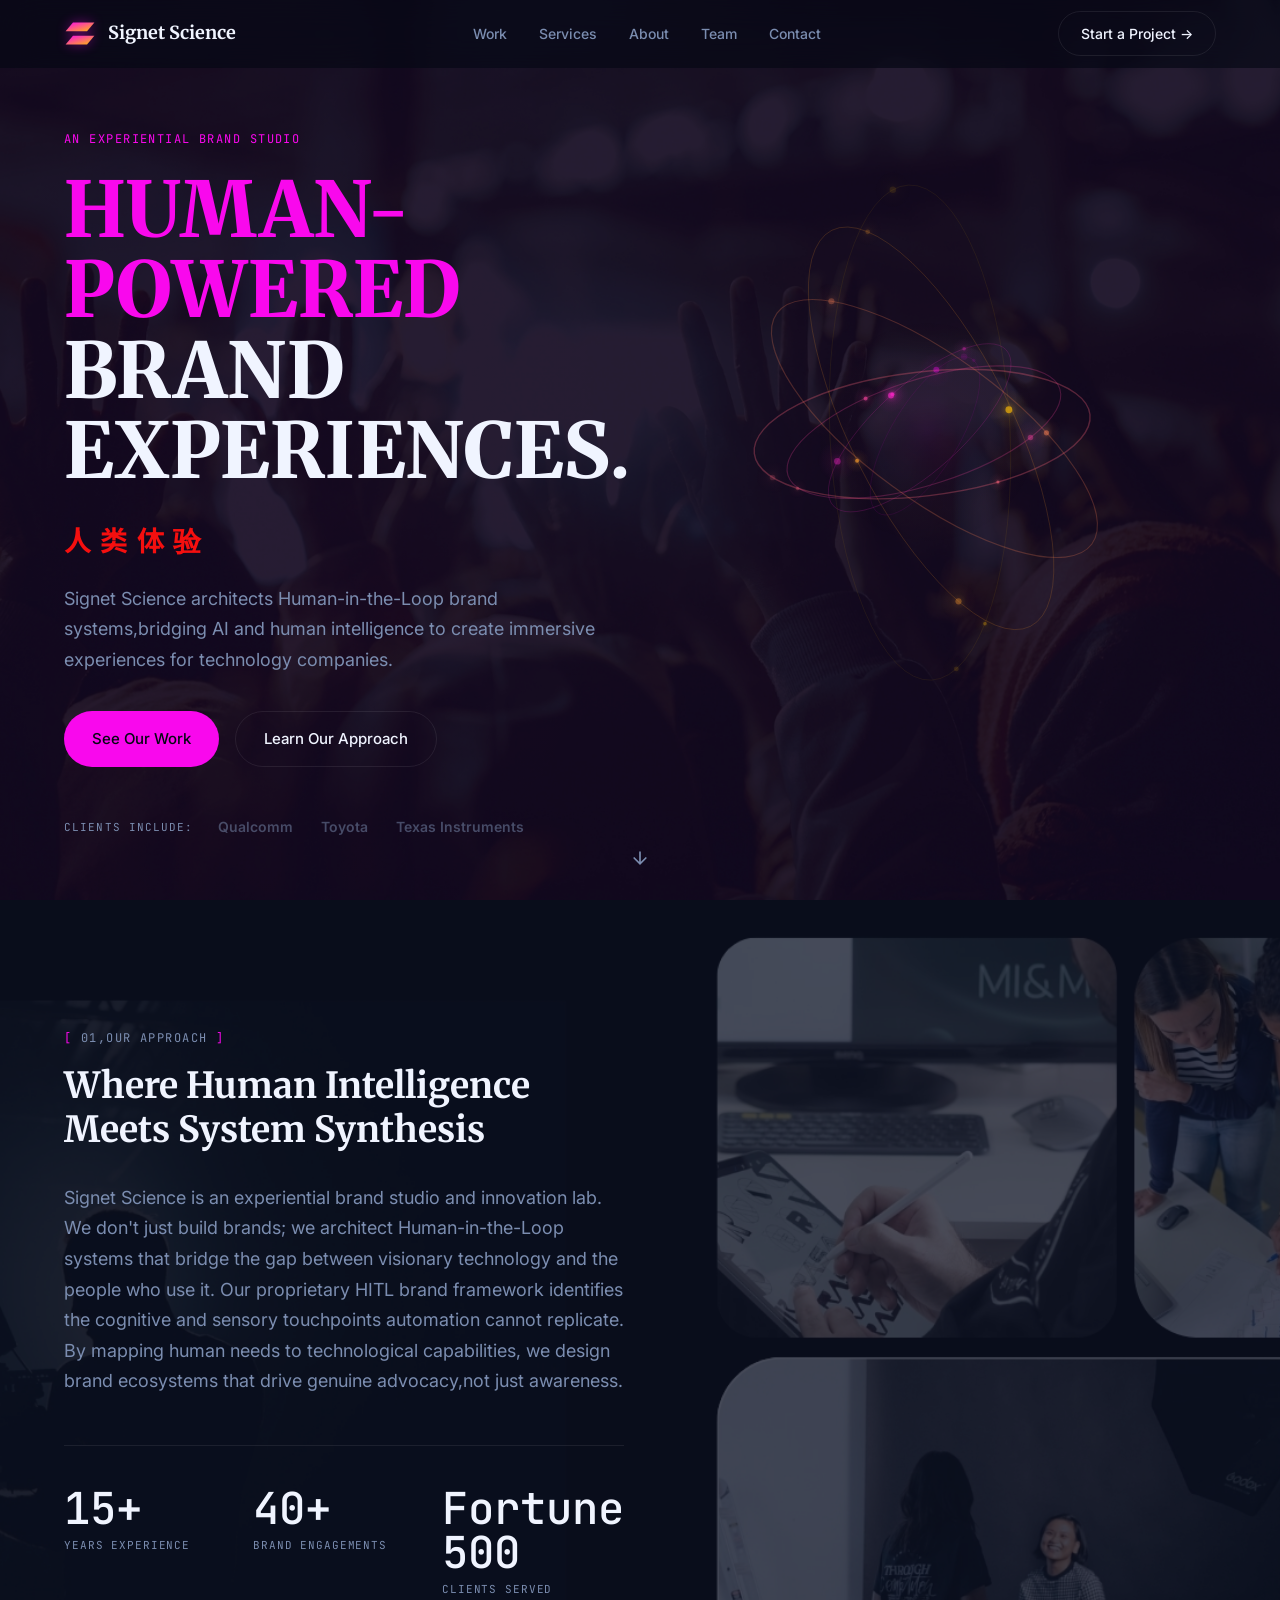
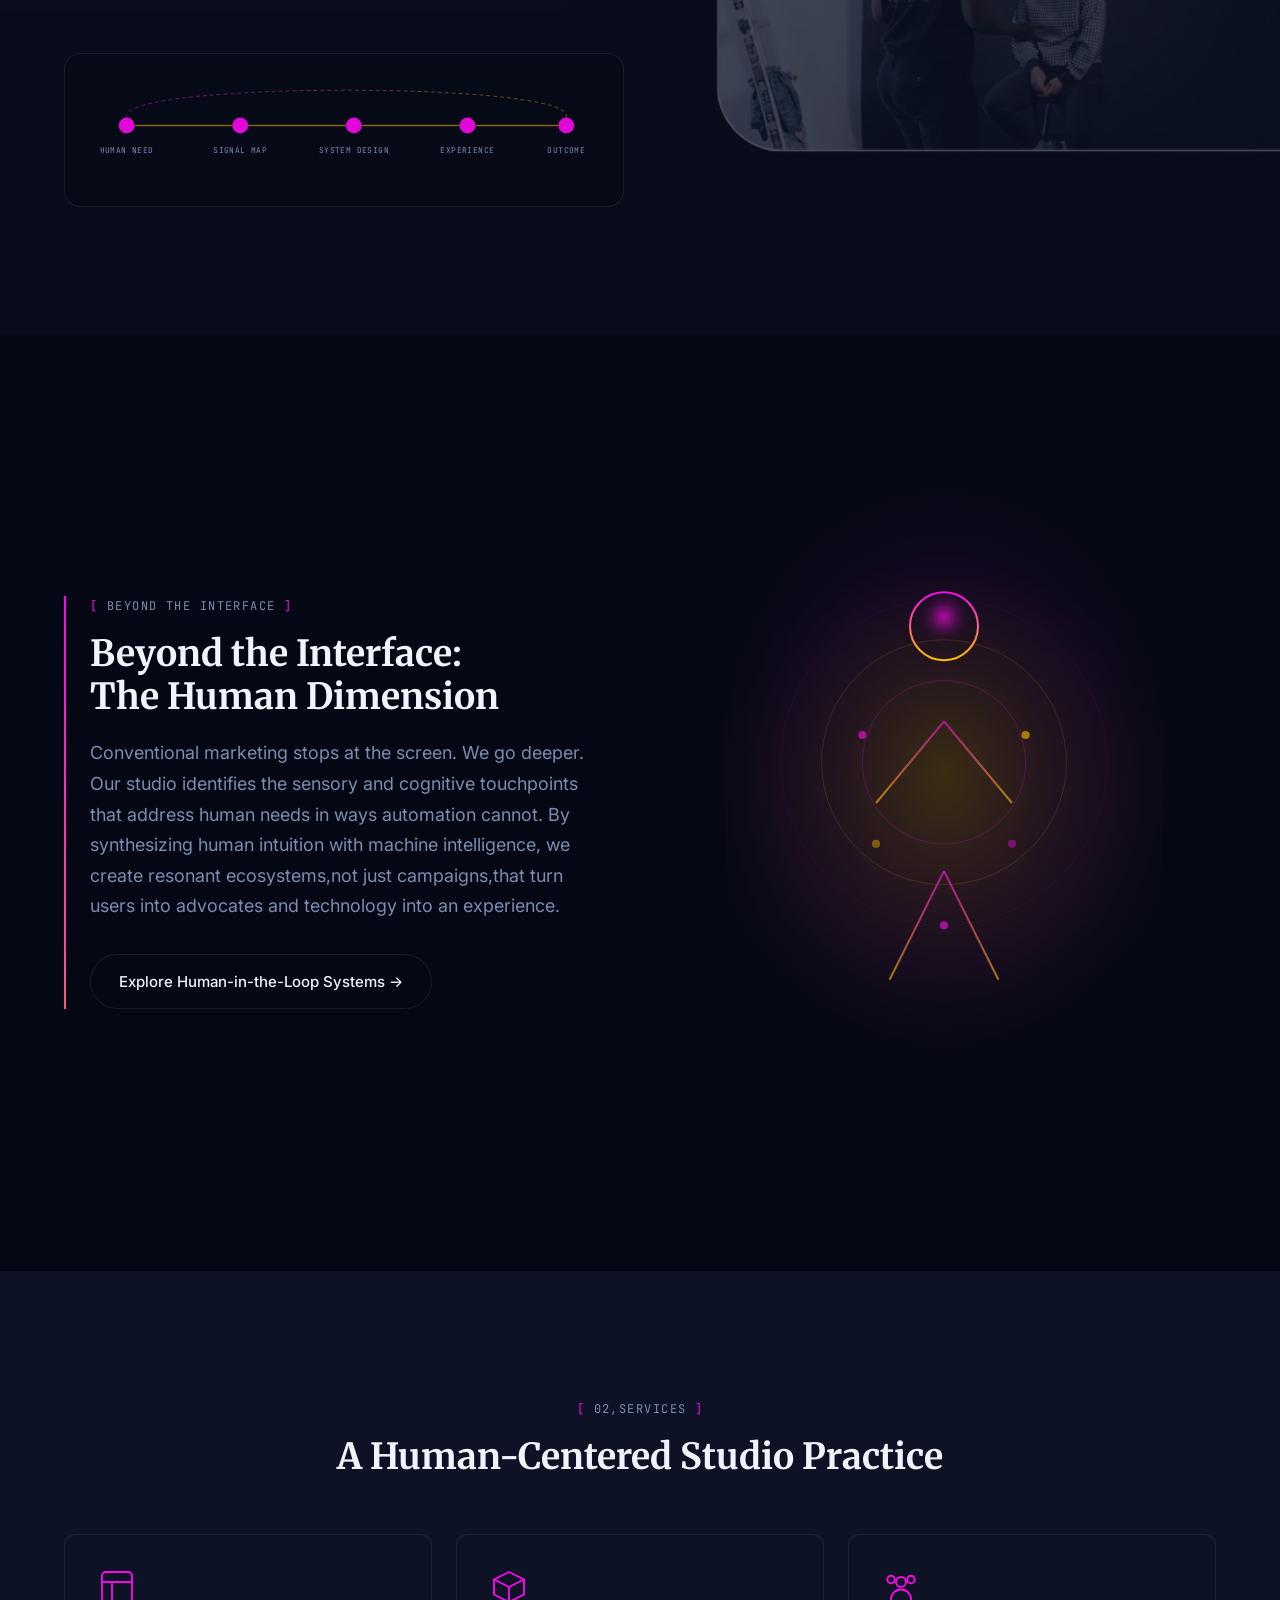
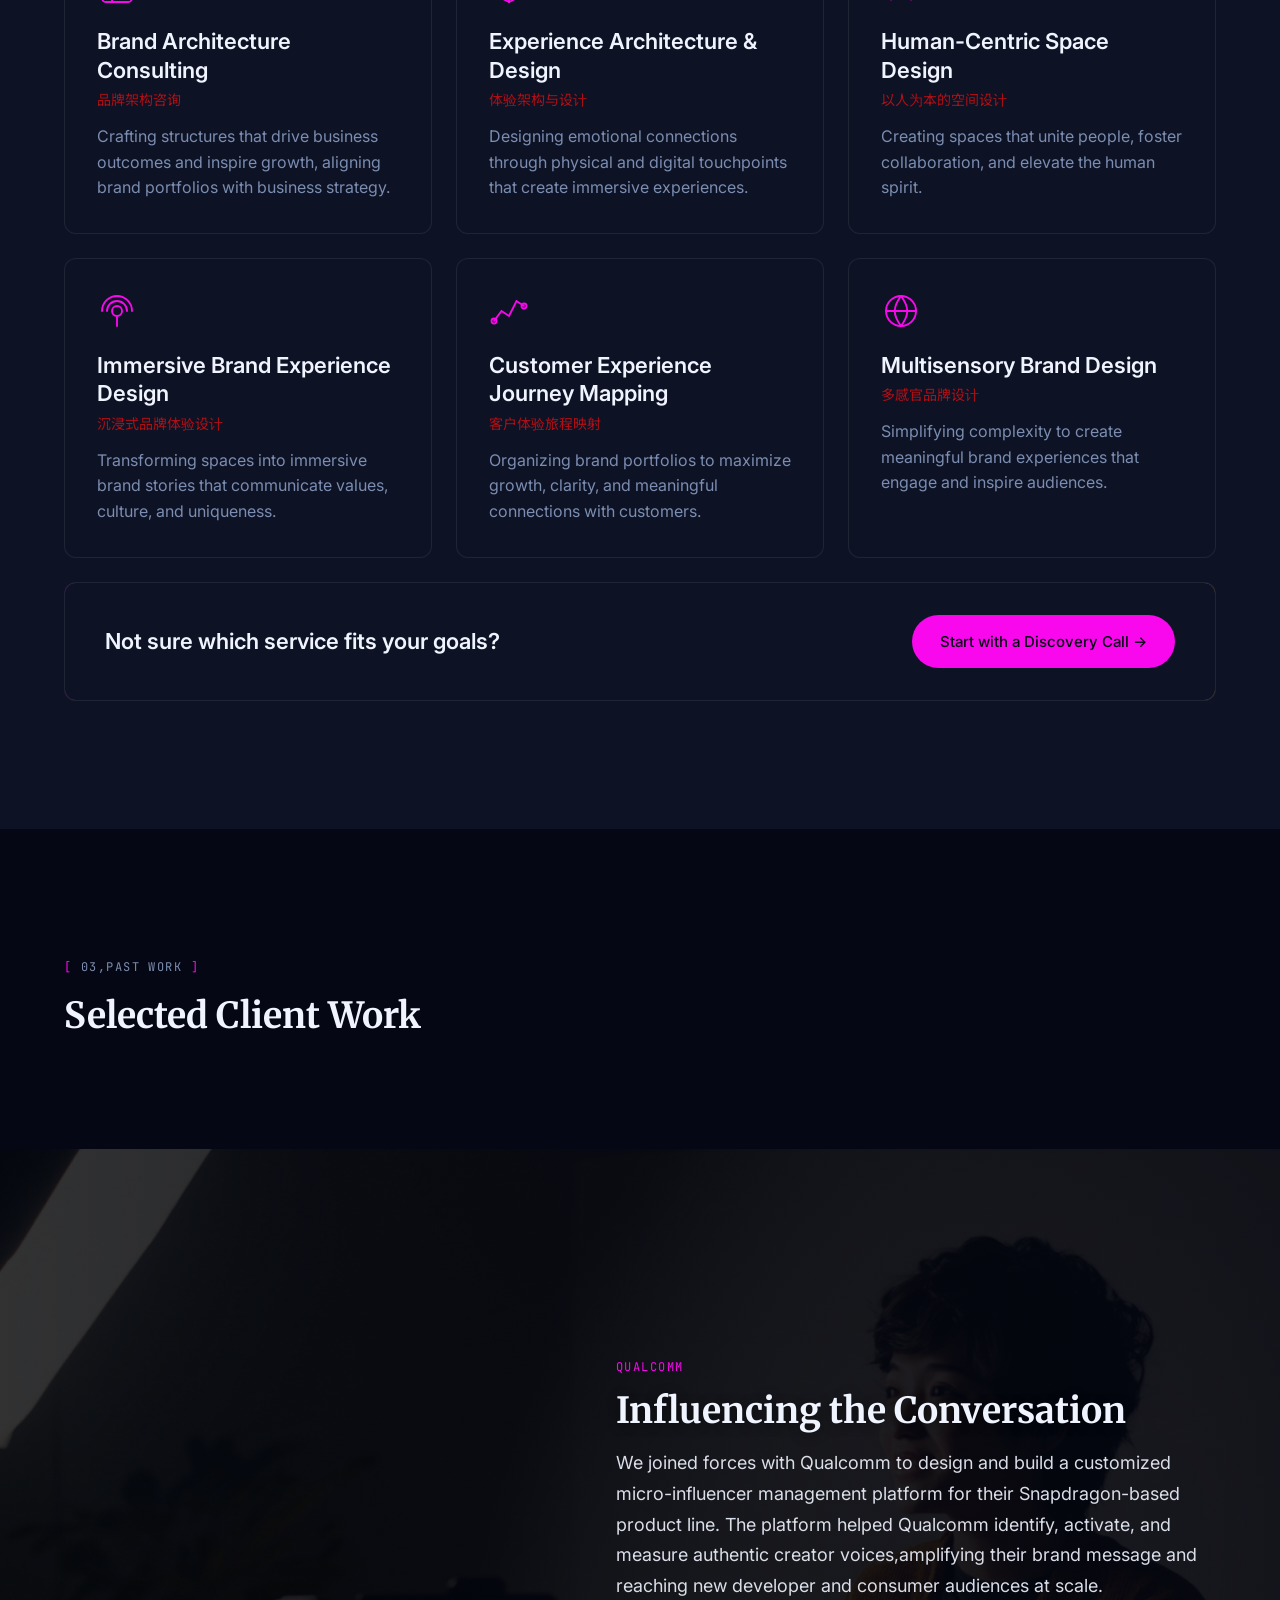
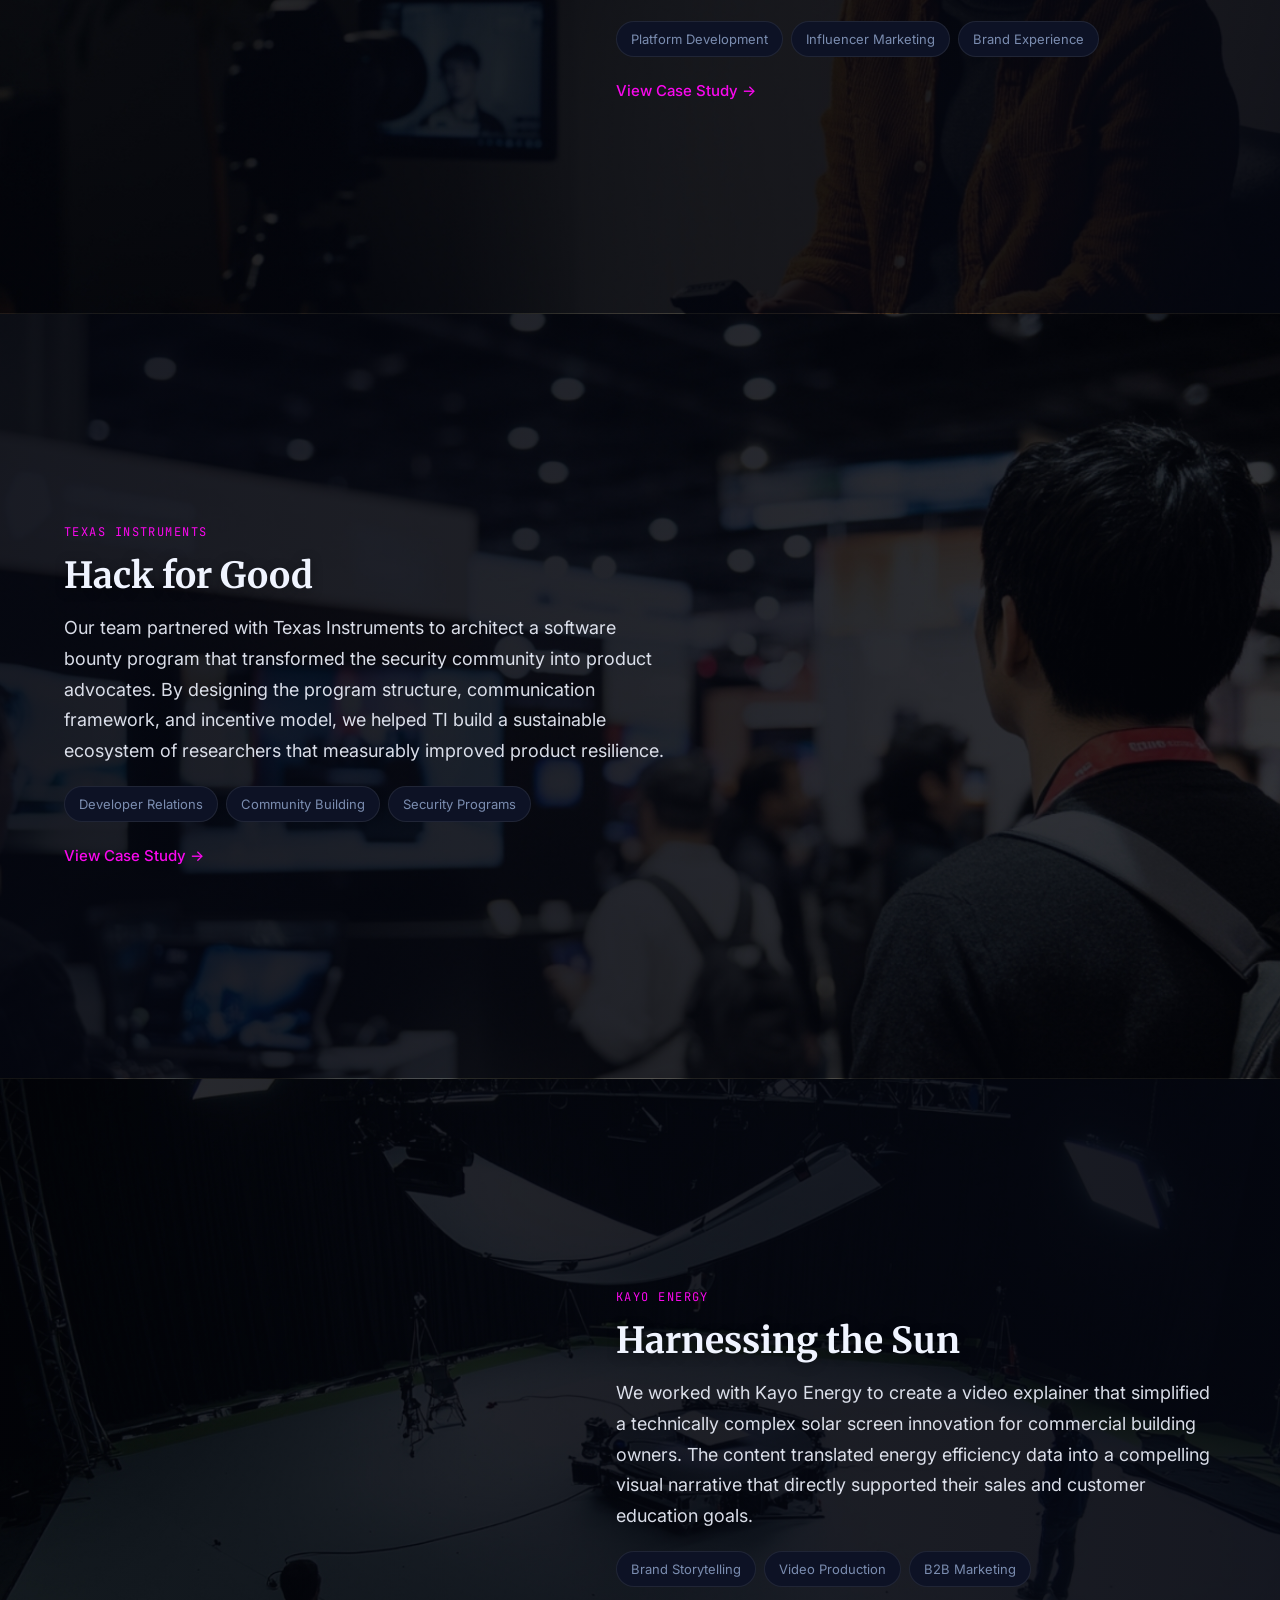
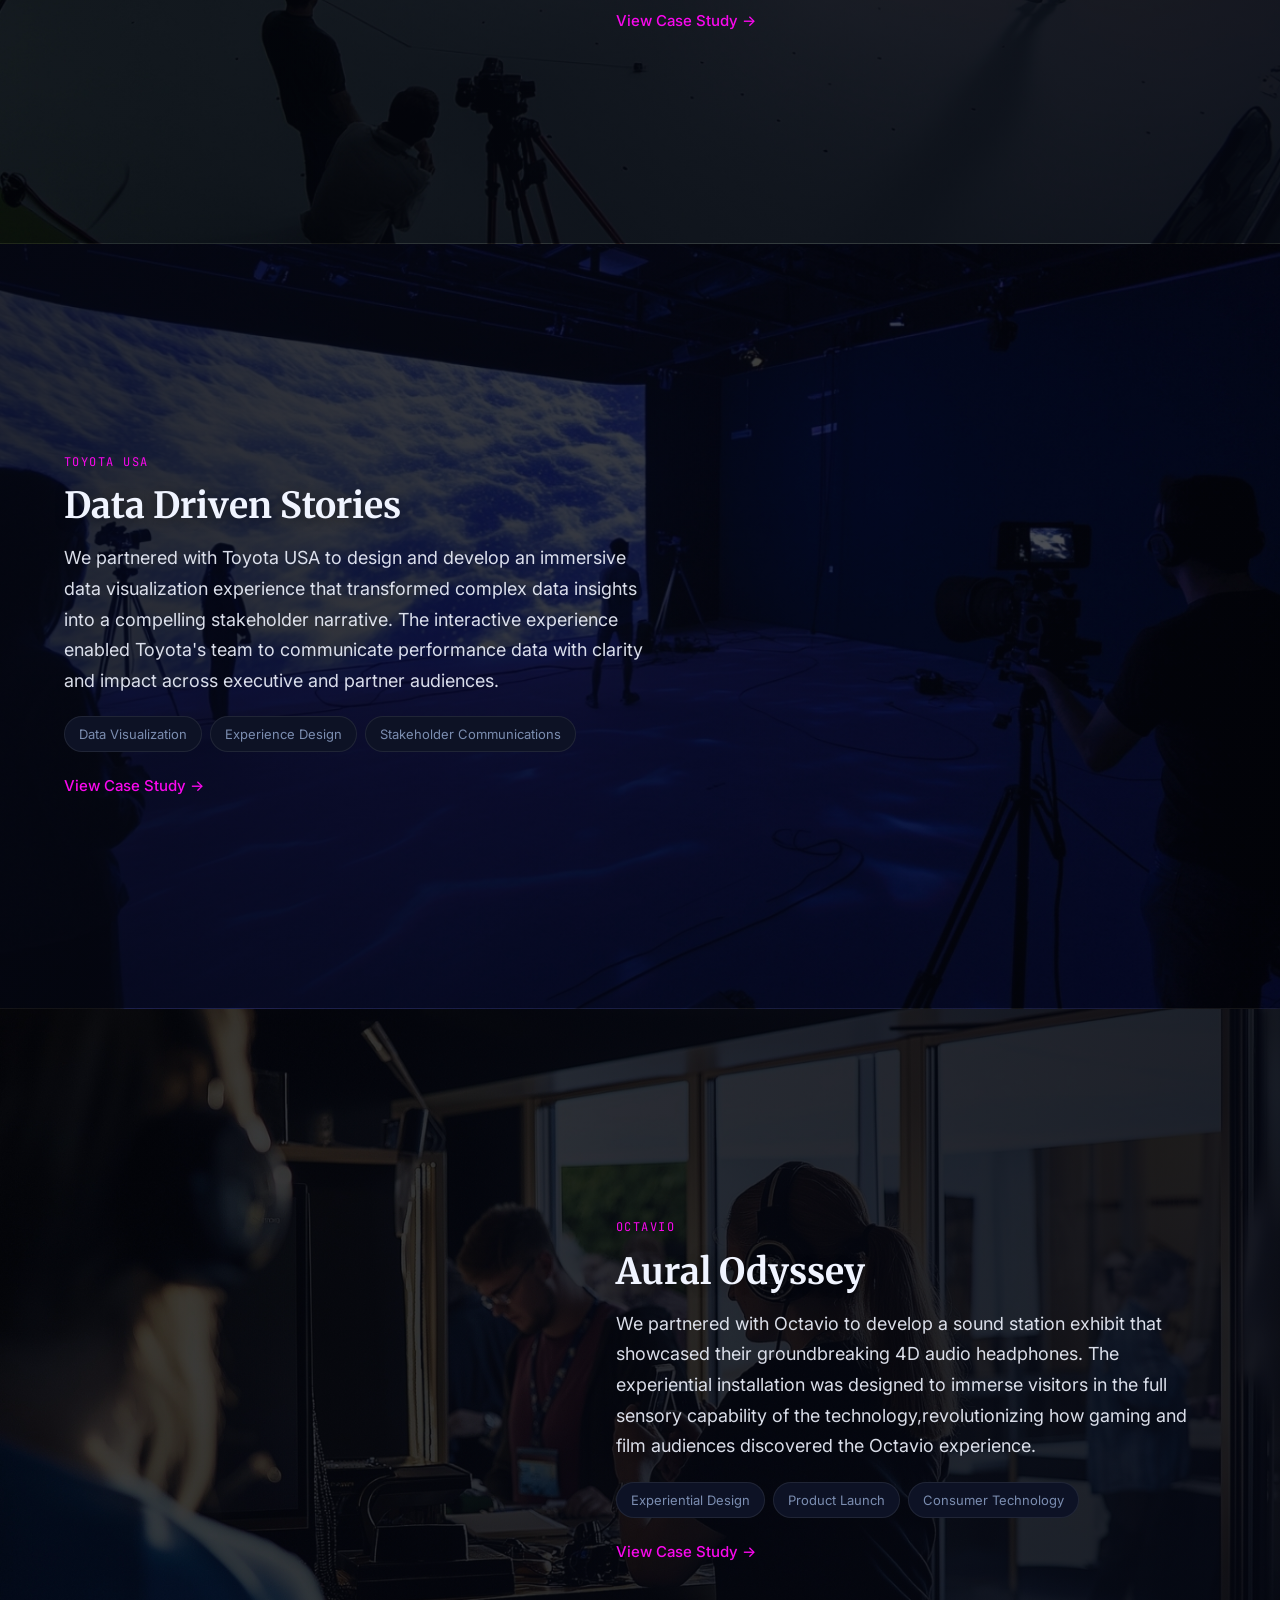
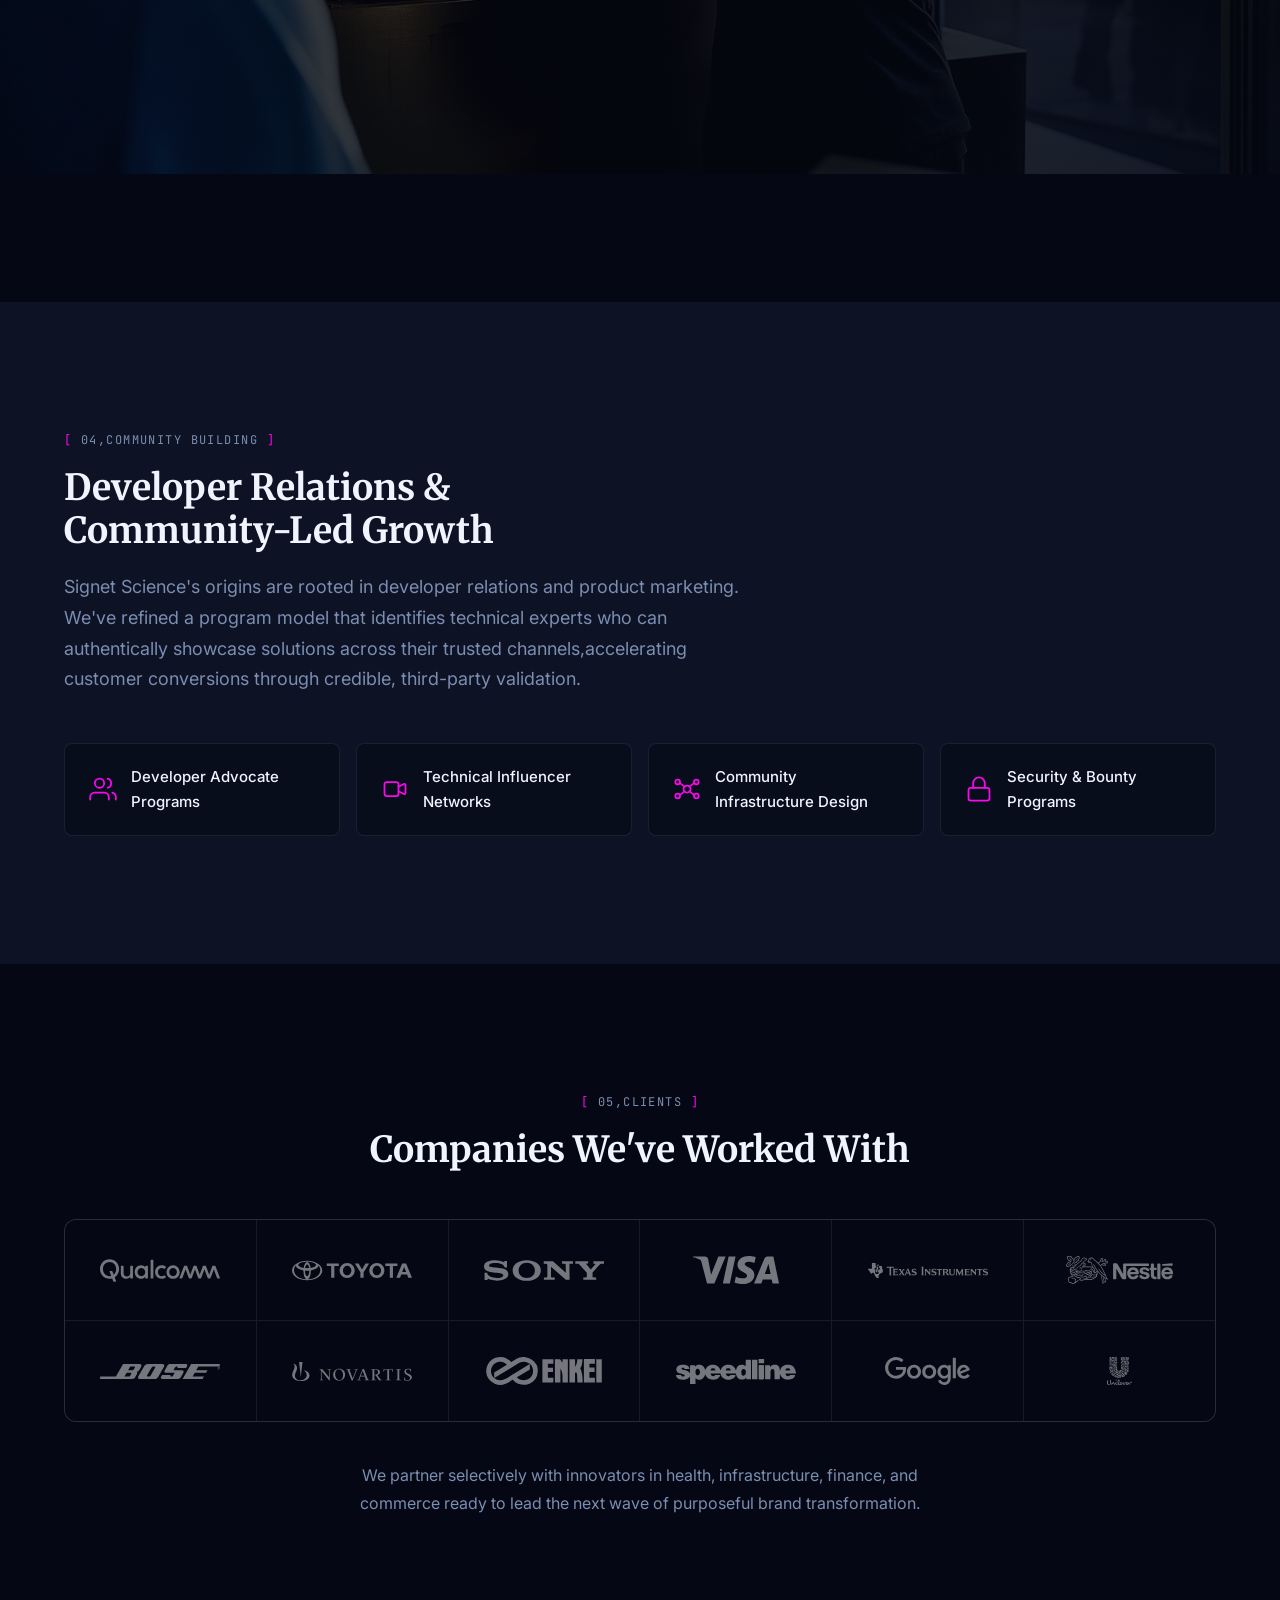
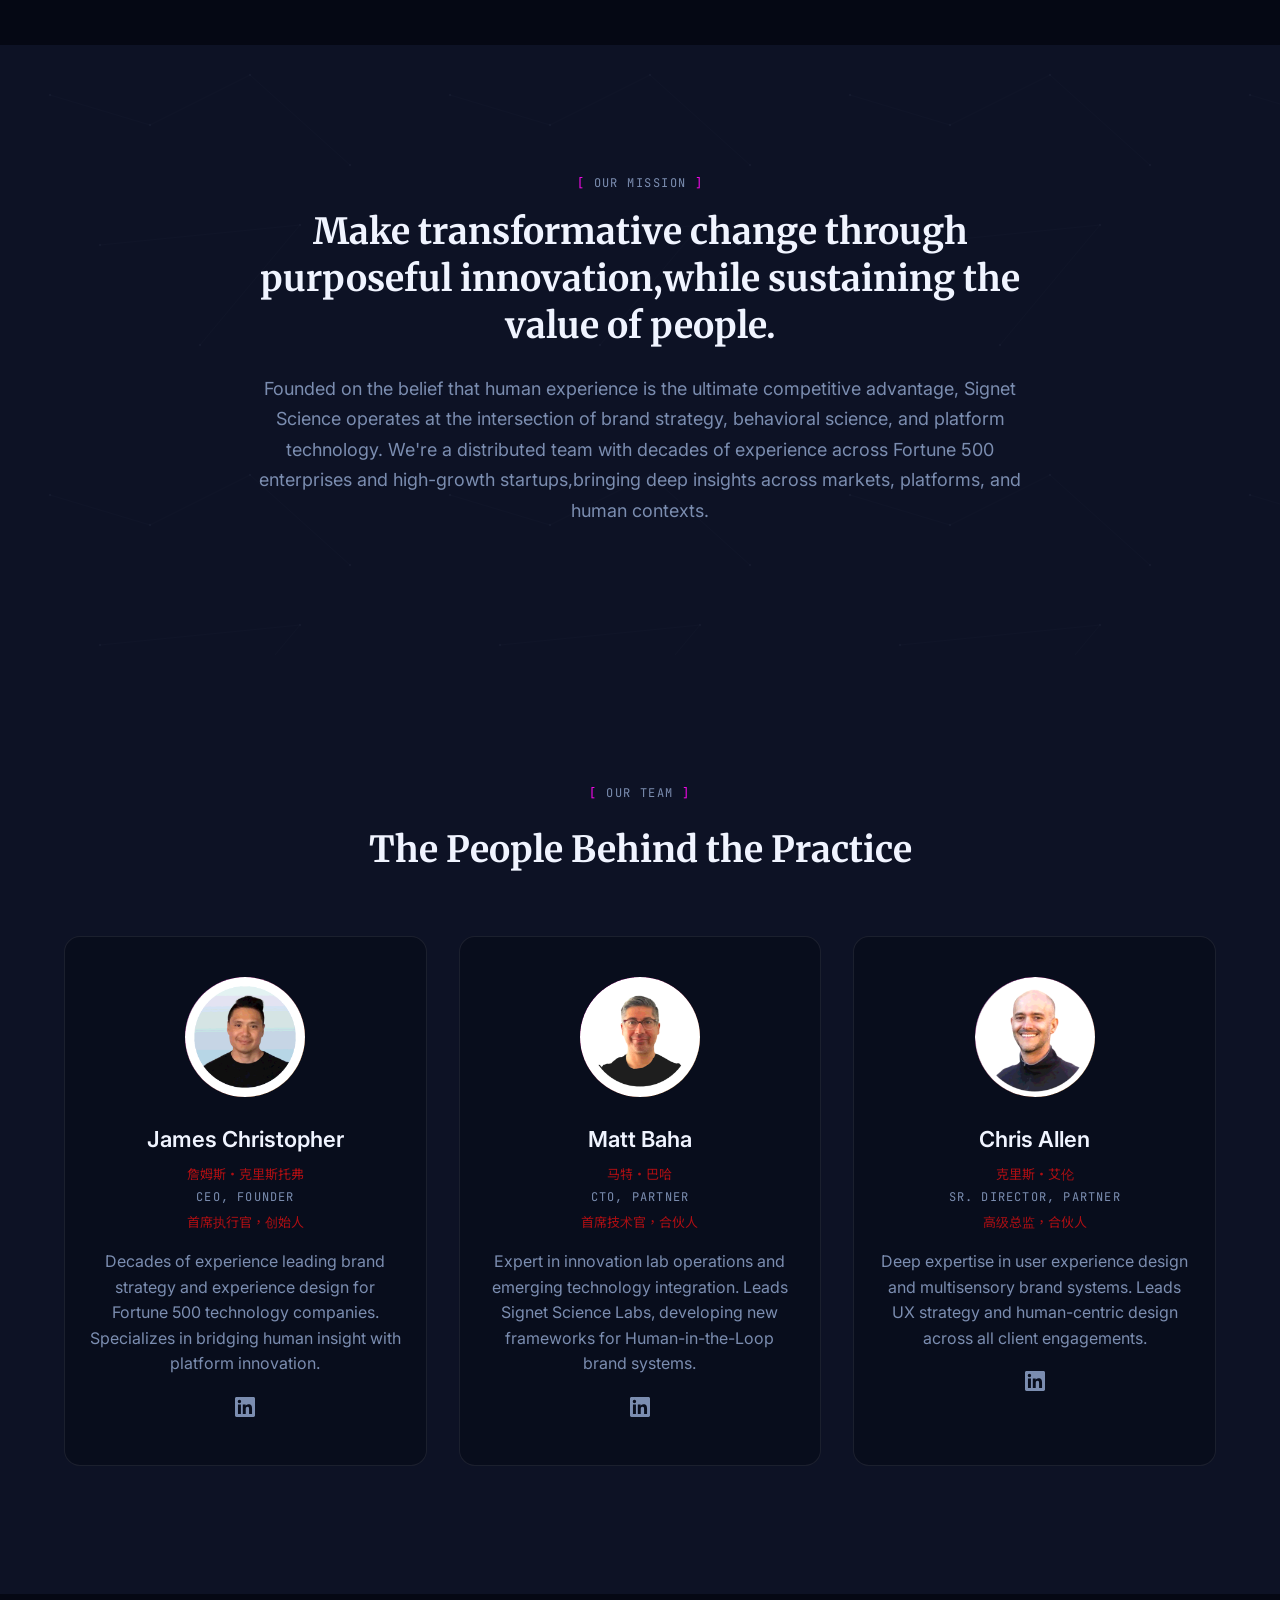
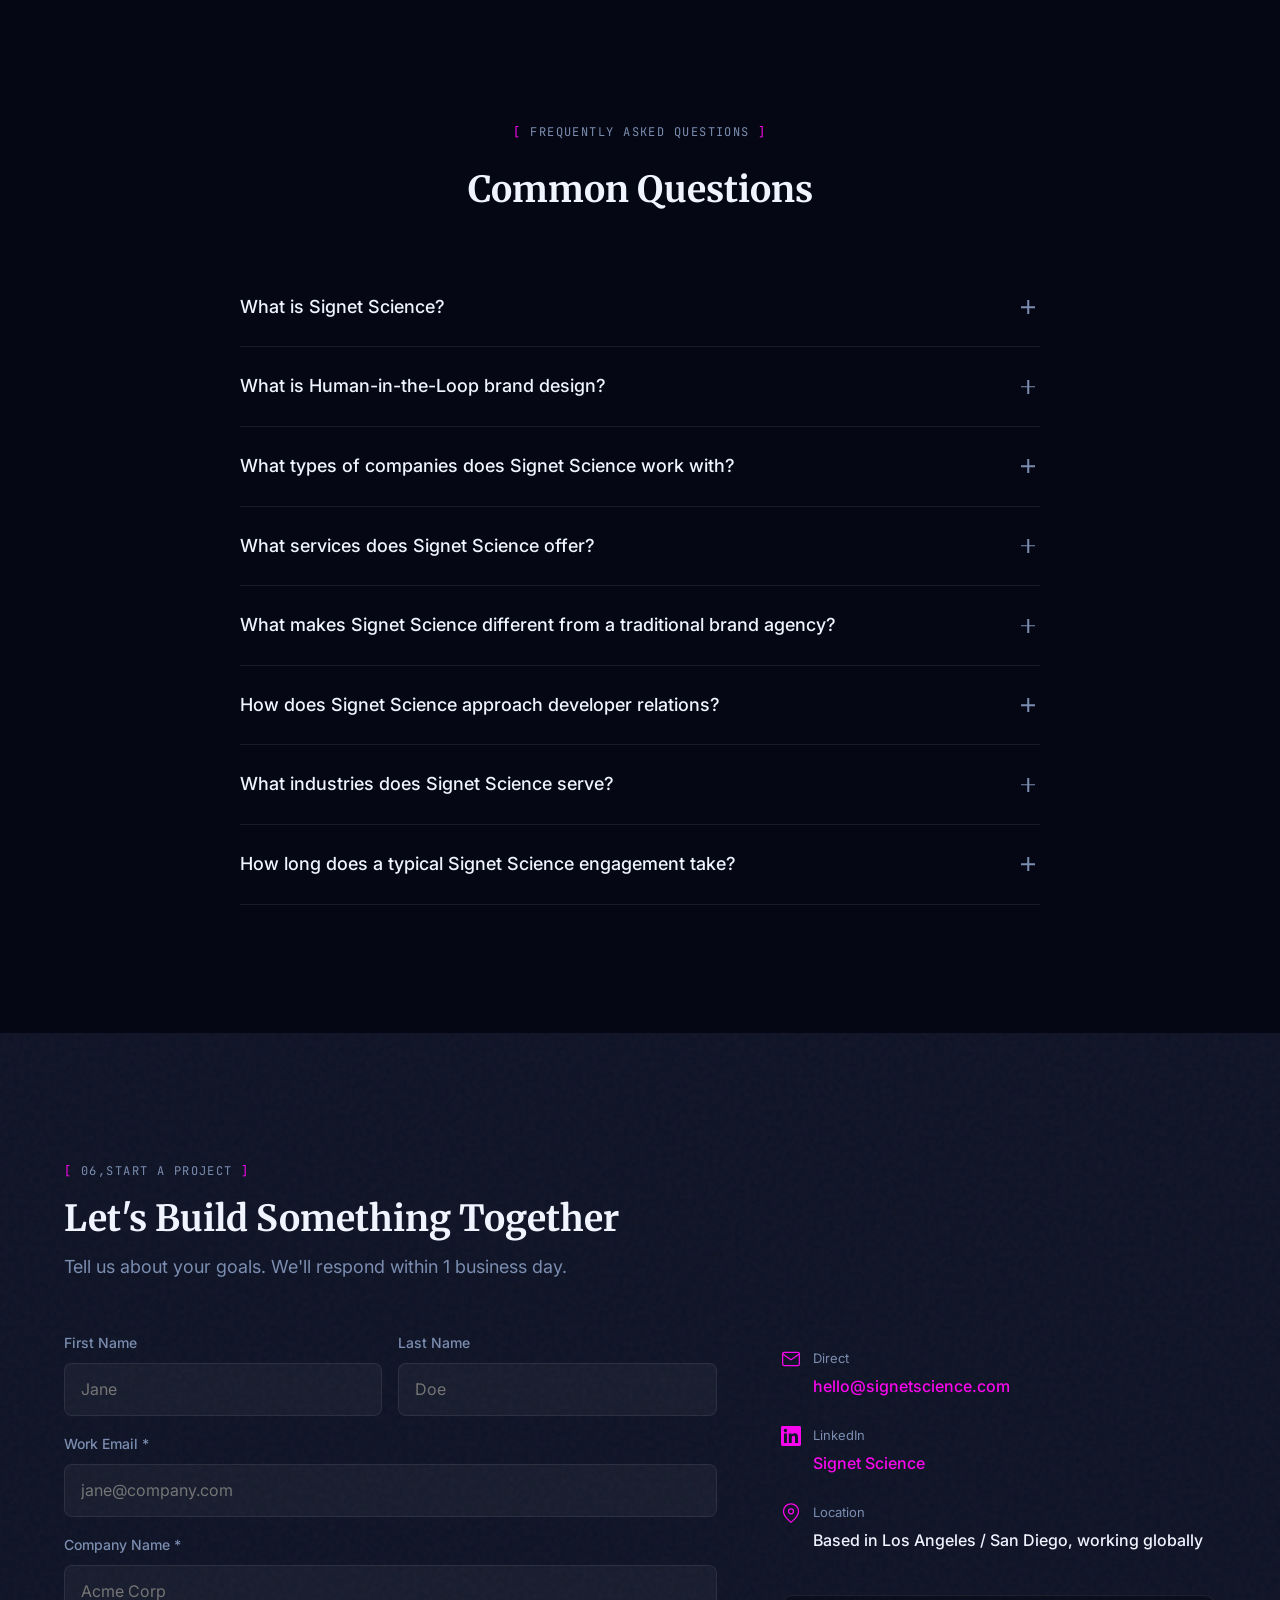
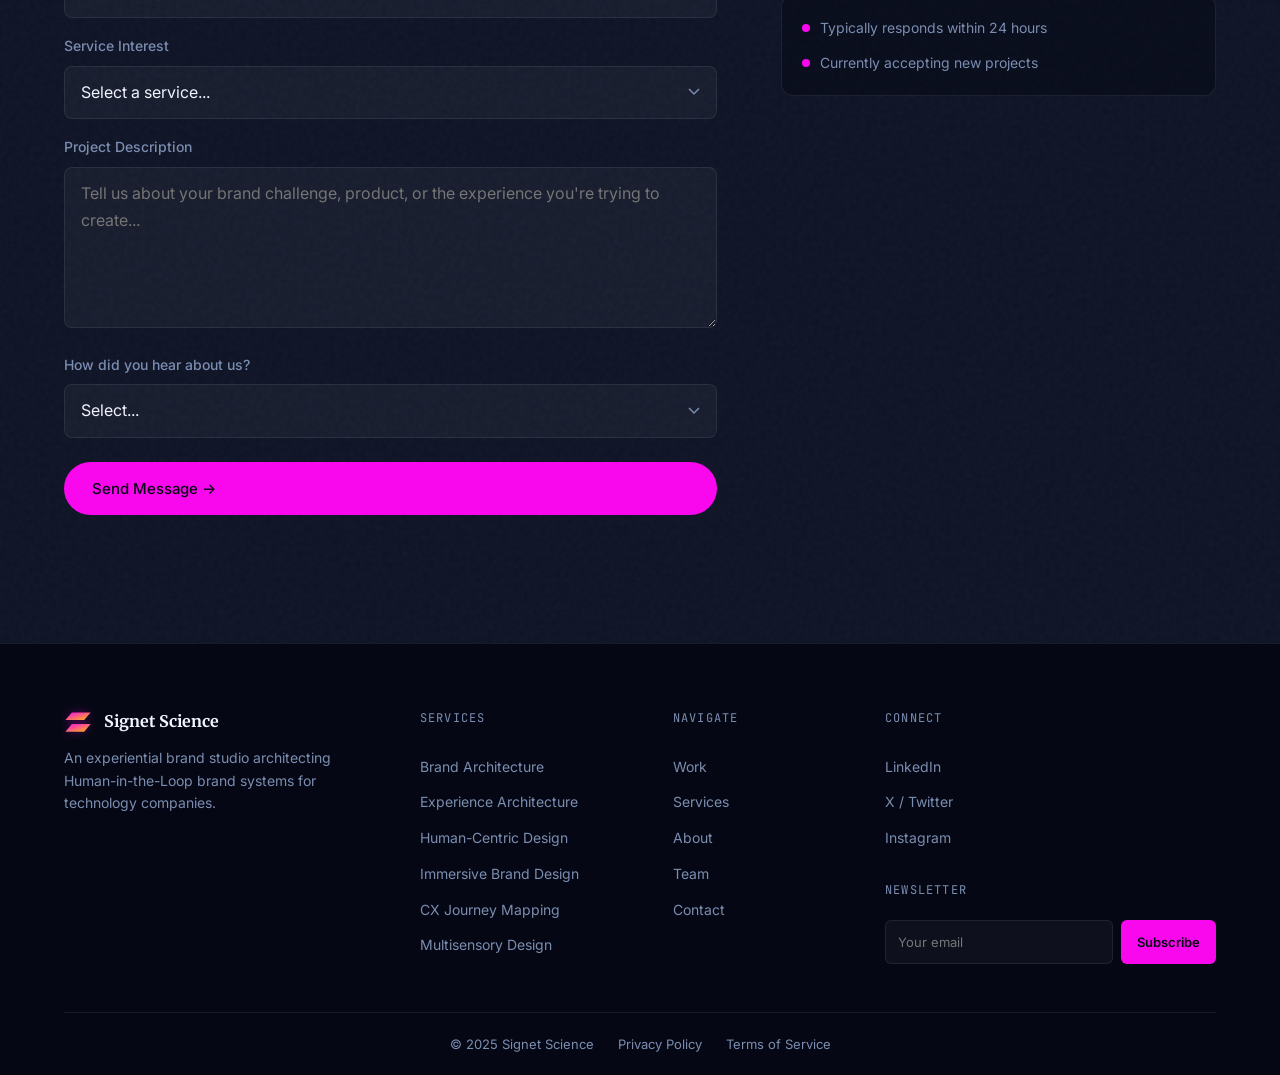
==== commit 08451d9b: "Remove em-dashes from all copy, make hero title uppercase Co-Authored-By: Claude Opus 4.6 (1M contex" ====
--- a/index.html
+++ b/index.html
@@ -3,12 +3,12 @@
 <head>
   <meta charset="UTF-8">
   <meta name="viewport" content="width=device-width, initial-scale=1.0">
-  <title>Signet Science — Experiential Brand Studio & Platform Innovation Lab</title>
+  <title>Signet Science,Experiential Brand Studio & Platform Innovation Lab</title>
   <meta name="description" content="Signet Science is an experiential brand studio that architects Human-in-the-Loop brand systems for technology companies. Immersive experience design, developer relations, and brand architecture.">
   <meta name="robots" content="index, follow, max-image-preview:large, max-snippet:-1, max-video-preview:-1">
   <meta name="author" content="Signet Science">
   <meta name="theme-color" content="#050814">
-  <meta property="og:title" content="Signet Science — Experiential Brand Studio & Platform Innovation Lab">
+  <meta property="og:title" content="Signet Science,Experiential Brand Studio & Platform Innovation Lab">
   <meta property="og:description" content="Signet Science is an experiential brand studio that architects Human-in-the-Loop brand systems for technology companies. Immersive experience design, developer relations, and brand architecture.">
   <meta property="og:image" content="https://signetscience.com/og-image.jpg">
   <meta property="og:type" content="website">
@@ -17,10 +17,10 @@
   <meta property="og:locale" content="en_US">
   <meta property="og:image:width" content="1200">
   <meta property="og:image:height" content="630">
-  <meta property="og:image:alt" content="Signet Science — Experiential Brand Studio & Platform Innovation Lab">
+  <meta property="og:image:alt" content="Signet Science,Experiential Brand Studio & Platform Innovation Lab">
   <meta name="twitter:card" content="summary_large_image">
-  <meta name="twitter:title" content="Signet Science — Experiential Brand Studio & Platform Innovation Lab">
-  <meta name="twitter:description" content="Signet Science architects Human-in-the-Loop brand systems — bridging AI and human intelligence to create immersive experiences for technology companies.">
+  <meta name="twitter:title" content="Signet Science,Experiential Brand Studio & Platform Innovation Lab">
+  <meta name="twitter:description" content="Signet Science architects Human-in-the-Loop brand systems,bridging AI and human intelligence to create immersive experiences for technology companies.">
   <meta name="twitter:image" content="https://signetscience.com/og-image.jpg">
   <link rel="canonical" href="https://signetscience.com">
 
@@ -78,7 +78,7 @@
         "name": "What is Signet Science?",
         "acceptedAnswer": {
           "@type": "Answer",
-          "text": "Signet Science is an experiential brand studio and platform innovation lab. The company specializes in Human-in-the-Loop brand systems — designing brand experiences that synthesize human intuition with machine intelligence for technology companies, enterprises, and high-growth startups."
+          "text": "Signet Science is an experiential brand studio and platform innovation lab. The company specializes in Human-in-the-Loop brand systems,designing brand experiences that synthesize human intuition with machine intelligence for technology companies, enterprises, and high-growth startups."
         }
       },
       {
@@ -86,7 +86,7 @@
         "name": "What is Human-in-the-Loop brand design?",
         "acceptedAnswer": {
           "@type": "Answer",
-          "text": "Human-in-the-Loop (HITL) brand design is Signet Science's proprietary methodology for building brand systems that keep human judgment, intuition, and sensory experience at the center of every touchpoint — even when AI and automation power the underlying infrastructure."
+          "text": "Human-in-the-Loop (HITL) brand design is Signet Science's proprietary methodology for building brand systems that keep human judgment, intuition, and sensory experience at the center of every touchpoint,even when AI and automation power the underlying infrastructure."
         }
       },
       {
@@ -126,7 +126,7 @@
         "name": "What industries does Signet Science serve?",
         "acceptedAnswer": {
           "@type": "Answer",
-          "text": "Signet Science works across technology sectors including semiconductors, automotive, energy, consumer electronics, and enterprise software. We focus on companies where human experience and technical innovation intersect — particularly those with complex products that benefit from experiential brand strategies."
+          "text": "Signet Science works across technology sectors including semiconductors, automotive, energy, consumer electronics, and enterprise software. We focus on companies where human experience and technical innovation intersect,particularly those with complex products that benefit from experiential brand strategies."
         }
       },
       {
@@ -204,7 +204,7 @@
   {
     "@context": "https://schema.org",
     "@type": "WebPage",
-    "name": "Signet Science — Experiential Brand Studio & Platform Innovation Lab",
+    "name": "Signet Science,Experiential Brand Studio & Platform Innovation Lab",
     "speakable": {
       "@type": "SpeakableSpecification",
       "cssSelector": [".hero-sub", ".approach-body", ".faq-answer-inner"]
@@ -264,13 +264,13 @@
   <div class="container">
     <div class="hero-content">
       <div class="hero-eyebrow reveal">An Experiential Brand Studio</div>
-      <h1 class="reveal reveal-delay-1">
+      <h1 class="reveal reveal-delay-1" style="text-transform: uppercase;">
         <span class="accent">Human-Powered</span><br>
         Brand Experiences.
       </h1>
       <div class="hero-chinese reveal reveal-delay-1">人类体验</div>
       <p class="hero-sub reveal reveal-delay-2">
-        Signet Science architects Human-in-the-Loop brand systems — bridging
+        Signet Science architects Human-in-the-Loop brand systems,bridging
         AI and human intelligence to create immersive experiences for
         technology companies.
       </p>
@@ -296,11 +296,11 @@
 </section>
 
 <!-- ═══════════════════════════════════════════════════════════════
-     SECTION 2 — THE APPROACH
+     SECTION 2,THE APPROACH
      ═══════════════════════════════════════════════════════════════ -->
 <section class="approach" id="about">
   <div class="container">
-    <div class="section-label reveal"><span>[</span> 01 — Our Approach <span>]</span></div>
+    <div class="section-label reveal"><span>[</span> 01,Our Approach <span>]</span></div>
     <div class="approach-grid">
       <div>
         <h2 class="reveal">Where Human Intelligence<br>Meets System Synthesis</h2>
@@ -313,7 +313,7 @@
           use it. Our proprietary HITL brand framework identifies the cognitive
           and sensory touchpoints automation cannot replicate. By mapping human
           needs to technological capabilities, we design brand ecosystems that
-          drive genuine advocacy — not just awareness.
+          drive genuine advocacy,not just awareness.
         </p>
         <div class="stat-row reveal">
           <div class="stat-item">
@@ -366,7 +366,7 @@
 </section>
 
 <!-- ═══════════════════════════════════════════════════════════════
-     SECTION 3 — HUMAN DIMENSION
+     SECTION 3,HUMAN DIMENSION
      ═══════════════════════════════════════════════════════════════ -->
 <section class="human-dimension" id="approach">
   <div class="container">
@@ -378,8 +378,8 @@
           Conventional marketing stops at the screen. We go deeper. Our studio
           identifies the sensory and cognitive touchpoints that address human
           needs in ways automation cannot. By synthesizing human intuition
-          with machine intelligence, we create resonant ecosystems — not just
-          campaigns — that turn users into advocates and technology into an
+          with machine intelligence, we create resonant ecosystems,not just
+          campaigns,that turn users into advocates and technology into an
           experience.
         </p>
         <a href="#services" class="btn btn-outline">Explore Human-in-the-Loop Systems &rarr;</a>
@@ -429,12 +429,12 @@
 </section>
 
 <!-- ═══════════════════════════════════════════════════════════════
-     SECTION 4 — SERVICES
+     SECTION 4,SERVICES
      ═══════════════════════════════════════════════════════════════ -->
 <section class="services" id="services">
   <div class="container">
     <div class="services-header">
-      <div class="section-label reveal"><span>[</span> 02 — Services <span>]</span></div>
+      <div class="section-label reveal"><span>[</span> 02,Services <span>]</span></div>
       <h2 class="reveal">A Human-Centered Studio Practice</h2>
     </div>
 
@@ -531,12 +531,12 @@
 </section>
 
 <!-- ═══════════════════════════════════════════════════════════════
-     SECTION 5 — PAST WORK
+     SECTION 5,PAST WORK
      ═══════════════════════════════════════════════════════════════ -->
 <section class="work" id="work">
   <div class="container" style="padding-bottom: 48px;">
     <div class="work-header">
-      <div class="section-label reveal"><span>[</span> 03 — Past Work <span>]</span></div>
+      <div class="section-label reveal"><span>[</span> 03,Past Work <span>]</span></div>
       <h2 class="reveal">Selected Client Work</h2>
     </div>
   </div>
@@ -547,7 +547,7 @@
         <div class="case-content">
           <div class="case-client">Qualcomm</div>
           <h3>Influencing the Conversation</h3>
-          <p>We joined forces with Qualcomm to design and build a customized micro-influencer management platform for their Snapdragon-based product line. The platform helped Qualcomm identify, activate, and measure authentic creator voices — amplifying their brand message and reaching new developer and consumer audiences at scale.</p>
+          <p>We joined forces with Qualcomm to design and build a customized micro-influencer management platform for their Snapdragon-based product line. The platform helped Qualcomm identify, activate, and measure authentic creator voices,amplifying their brand message and reaching new developer and consumer audiences at scale.</p>
           <div class="case-tags">
             <span class="case-tag">Platform Development</span>
             <span class="case-tag">Influencer Marketing</span>
@@ -615,7 +615,7 @@
         <div class="case-content">
           <div class="case-client">Octavio</div>
           <h3>Aural Odyssey</h3>
-          <p>We partnered with Octavio to develop a sound station exhibit that showcased their groundbreaking 4D audio headphones. The experiential installation was designed to immerse visitors in the full sensory capability of the technology — revolutionizing how gaming and film audiences discovered the Octavio experience.</p>
+          <p>We partnered with Octavio to develop a sound station exhibit that showcased their groundbreaking 4D audio headphones. The experiential installation was designed to immerse visitors in the full sensory capability of the technology,revolutionizing how gaming and film audiences discovered the Octavio experience.</p>
           <div class="case-tags">
             <span class="case-tag">Experiential Design</span>
             <span class="case-tag">Product Launch</span>
@@ -628,15 +628,15 @@
 </section>
 
 <!-- ═══════════════════════════════════════════════════════════════
-     SECTION 6 — COMMUNITY
+     SECTION 6,COMMUNITY
      ═══════════════════════════════════════════════════════════════ -->
 <section class="community" id="community">
   <div class="container">
     <div class="community-header">
-      <div class="section-label reveal"><span>[</span> 04 — Community Building <span>]</span></div>
+      <div class="section-label reveal"><span>[</span> 04,Community Building <span>]</span></div>
       <h2 class="reveal">Developer Relations &<br>Community-Led Growth</h2>
       <p class="reveal">
-        Signet Science's origins are rooted in developer relations and product marketing. We've refined a program model that identifies technical experts who can authentically showcase solutions across their trusted channels — accelerating customer conversions through credible, third-party validation.
+        Signet Science's origins are rooted in developer relations and product marketing. We've refined a program model that identifies technical experts who can authentically showcase solutions across their trusted channels,accelerating customer conversions through credible, third-party validation.
       </p>
     </div>
 
@@ -691,12 +691,12 @@
 </section>
 
 <!-- ═══════════════════════════════════════════════════════════════
-     SECTION 7A — CLIENTS WE'VE WORKED WITH
+     SECTION 7A,CLIENTS WE'VE WORKED WITH
      ═══════════════════════════════════════════════════════════════ -->
 <section class="clients" id="clients">
   <div class="container">
     <div class="clients-header">
-      <div class="section-label reveal"><span>[</span> 05 — Clients <span>]</span></div>
+      <div class="section-label reveal"><span>[</span> 05,Clients <span>]</span></div>
       <h2 class="reveal">Companies We've Worked With</h2>
     </div>
     <div class="logo-grid reveal">
@@ -720,19 +720,19 @@
 </section>
 
 <!-- ═══════════════════════════════════════════════════════════════
-     SECTION 7B — MISSION
+     SECTION 7B,MISSION
      ═══════════════════════════════════════════════════════════════ -->
 <section class="mission" id="mission">
   <div class="container">
     <div class="mission-inner">
       <div class="section-label reveal"><span>[</span> Our Mission <span>]</span></div>
-      <h2 class="reveal">Make transformative change through purposeful innovation — while sustaining the value of people.</h2>
+      <h2 class="reveal">Make transformative change through purposeful innovation,while sustaining the value of people.</h2>
       <p class="reveal">
         Founded on the belief that human experience is the ultimate competitive
         advantage, Signet Science operates at the intersection of brand strategy,
         behavioral science, and platform technology. We're a distributed team with
         decades of experience across Fortune 500 enterprises and high-growth
-        startups — bringing deep insights across markets, platforms, and
+        startups,bringing deep insights across markets, platforms, and
         human contexts.
       </p>
     </div>
@@ -740,7 +740,7 @@
 </section>
 
 <!-- ═══════════════════════════════════════════════════════════════
-     SECTION 8 — TEAM
+     SECTION 8,TEAM
      ═══════════════════════════════════════════════════════════════ -->
 <section class="team" id="team">
   <div class="container">
@@ -805,7 +805,7 @@
           <div class="faq-icon"></div>
         </button>
         <div class="faq-answer">
-          <div class="faq-answer-inner">Signet Science is an experiential brand studio and platform innovation lab. The company specializes in Human-in-the-Loop brand systems — designing brand experiences that synthesize human intuition with machine intelligence for technology companies, enterprises, and high-growth startups.</div>
+          <div class="faq-answer-inner">Signet Science is an experiential brand studio and platform innovation lab. The company specializes in Human-in-the-Loop brand systems,designing brand experiences that synthesize human intuition with machine intelligence for technology companies, enterprises, and high-growth startups.</div>
         </div>
       </div>
       <div class="faq-item reveal">
@@ -814,7 +814,7 @@
           <div class="faq-icon"></div>
         </button>
         <div class="faq-answer">
-          <div class="faq-answer-inner">Human-in-the-Loop (HITL) brand design is Signet Science's proprietary methodology for building brand systems that keep human judgment, intuition, and sensory experience at the center of every touchpoint — even when AI and automation power the underlying infrastructure. It maps cognitive and sensory needs to technological capabilities to create brand ecosystems that drive genuine advocacy.</div>
+          <div class="faq-answer-inner">Human-in-the-Loop (HITL) brand design is Signet Science's proprietary methodology for building brand systems that keep human judgment, intuition, and sensory experience at the center of every touchpoint,even when AI and automation power the underlying infrastructure. It maps cognitive and sensory needs to technological capabilities to create brand ecosystems that drive genuine advocacy.</div>
         </div>
       </div>
       <div class="faq-item reveal">
@@ -841,7 +841,7 @@
           <div class="faq-icon"></div>
         </button>
         <div class="faq-answer">
-          <div class="faq-answer-inner">Unlike traditional brand agencies focused on visual identity and campaigns, Signet Science architects entire Human-in-the-Loop brand ecosystems. The studio combines brand strategy with behavioral science, platform technology, and developer community expertise — delivering immersive experiences that turn users into advocates and technology into lived brand reality.</div>
+          <div class="faq-answer-inner">Unlike traditional brand agencies focused on visual identity and campaigns, Signet Science architects entire Human-in-the-Loop brand ecosystems. The studio combines brand strategy with behavioral science, platform technology, and developer community expertise,delivering immersive experiences that turn users into advocates and technology into lived brand reality.</div>
         </div>
       </div>
       <div class="faq-item reveal">
@@ -859,7 +859,7 @@
           <div class="faq-icon"></div>
         </button>
         <div class="faq-answer">
-          <div class="faq-answer-inner">Signet Science works across technology sectors including semiconductors, automotive, energy, consumer electronics, and enterprise software. We focus on companies where human experience and technical innovation intersect — particularly those with complex products that benefit from experiential brand strategies.</div>
+          <div class="faq-answer-inner">Signet Science works across technology sectors including semiconductors, automotive, energy, consumer electronics, and enterprise software. We focus on companies where human experience and technical innovation intersect,particularly those with complex products that benefit from experiential brand strategies.</div>
         </div>
       </div>
       <div class="faq-item reveal">
@@ -876,12 +876,12 @@
 </section>
 
 <!-- ═══════════════════════════════════════════════════════════════
-     SECTION 9 — CONTACT
+     SECTION 9,CONTACT
      ═══════════════════════════════════════════════════════════════ -->
 <section class="contact" id="contact">
   <div class="container">
     <div class="contact-header">
-      <div class="section-label reveal"><span>[</span> 06 — Start a Project <span>]</span></div>
+      <div class="section-label reveal"><span>[</span> 06,Start a Project <span>]</span></div>
       <h2 class="reveal">Let's Build Something Together</h2>
       <p class="reveal">Tell us about your goals. We'll respond within 1 business day.</p>
     </div>
@@ -917,7 +917,7 @@
             <option>Customer Experience Journey Mapping</option>
             <option>Multisensory Brand Design</option>
             <option>Developer Relations Programs</option>
-            <option>Not Sure — Let's Talk</option>
+            <option>Not Sure,Let's Talk</option>
           </select>
         </div>
         <div class="form-group">
--- a/styles.css
+++ b/styles.css
@@ -317,12 +317,11 @@
 }
 .hero-chinese {
   font-family: 'Noto Sans TC', sans-serif;
-  font-weight: 500;
+  font-weight: 700;
   font-size: clamp(20px, 2.5vw, 28px);
-  color: var(--color-accent-primary);
+  color: #f50f0f;
   letter-spacing: 0.3em;
   margin-bottom: 20px;
-  opacity: 0.7;
 }
 .hero-sub {
   font-size: var(--text-body-lg);
@@ -584,8 +583,8 @@
   font-family: 'Noto Sans TC', sans-serif;
   font-weight: 400;
   font-size: 14px;
-  color: var(--color-accent-primary);
-  opacity: 0.45;
+  color: #f50f0f;
+  opacity: 0.7;
   margin-bottom: 12px;
 }
 .service-card p {
@@ -948,8 +947,8 @@
   font-family: 'Noto Sans TC', sans-serif;
   font-weight: 400;
   font-size: 13px;
-  color: var(--color-accent-primary);
-  opacity: 0.5;
+  color: #f50f0f;
+  opacity: 0.7;
   margin-bottom: 2px;
 }
 .team-title {
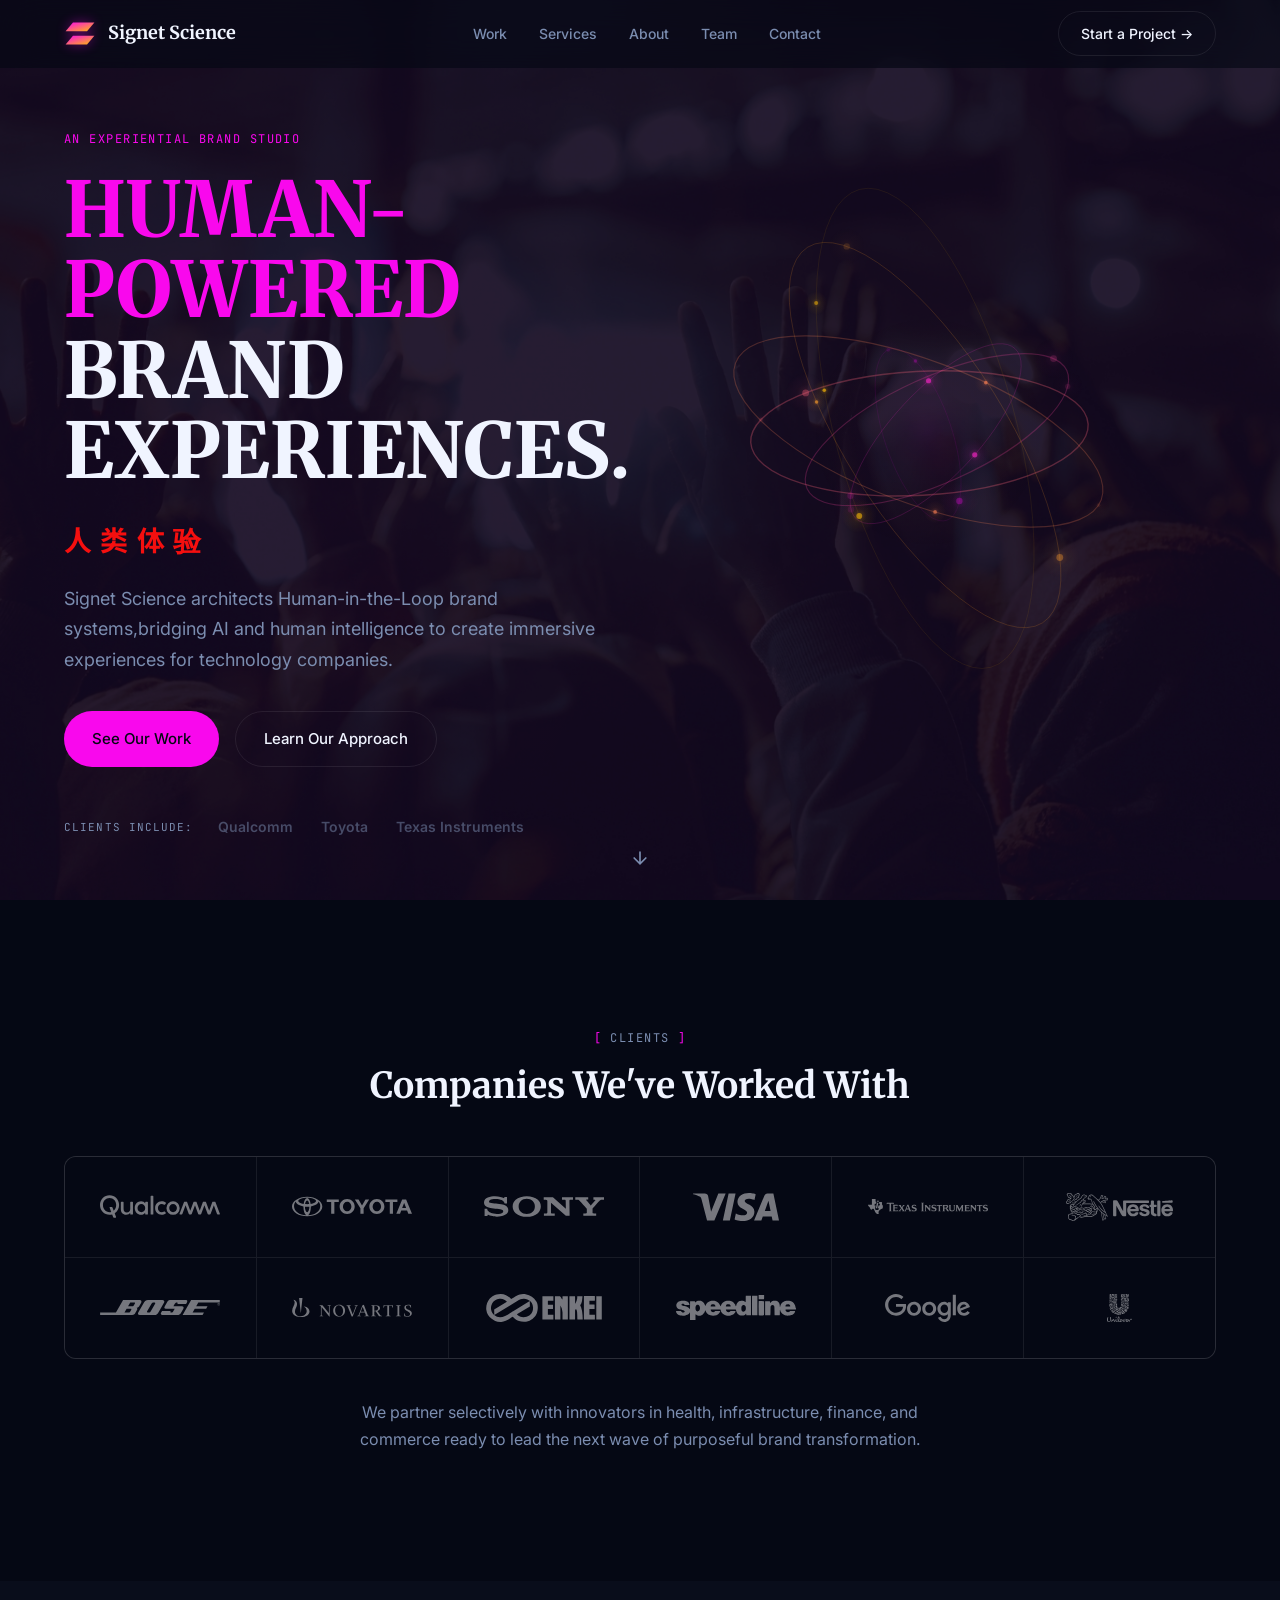
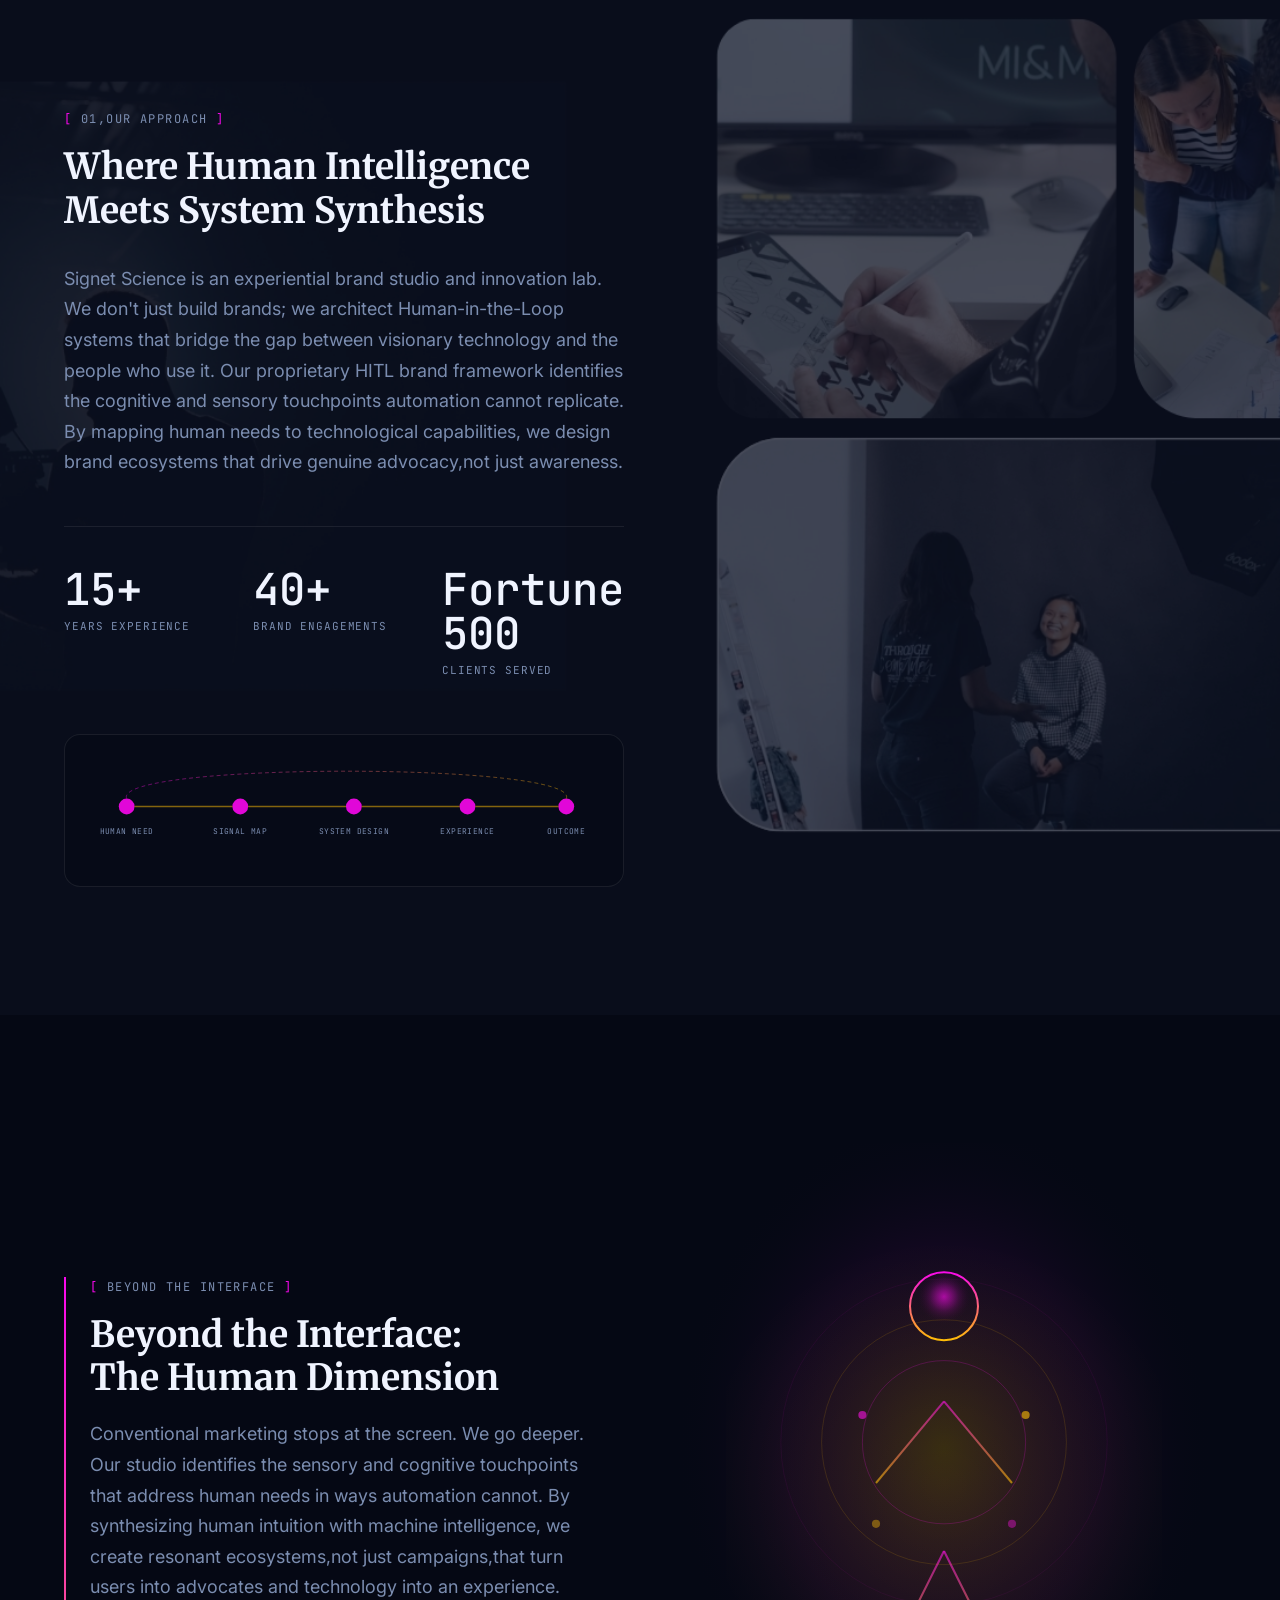
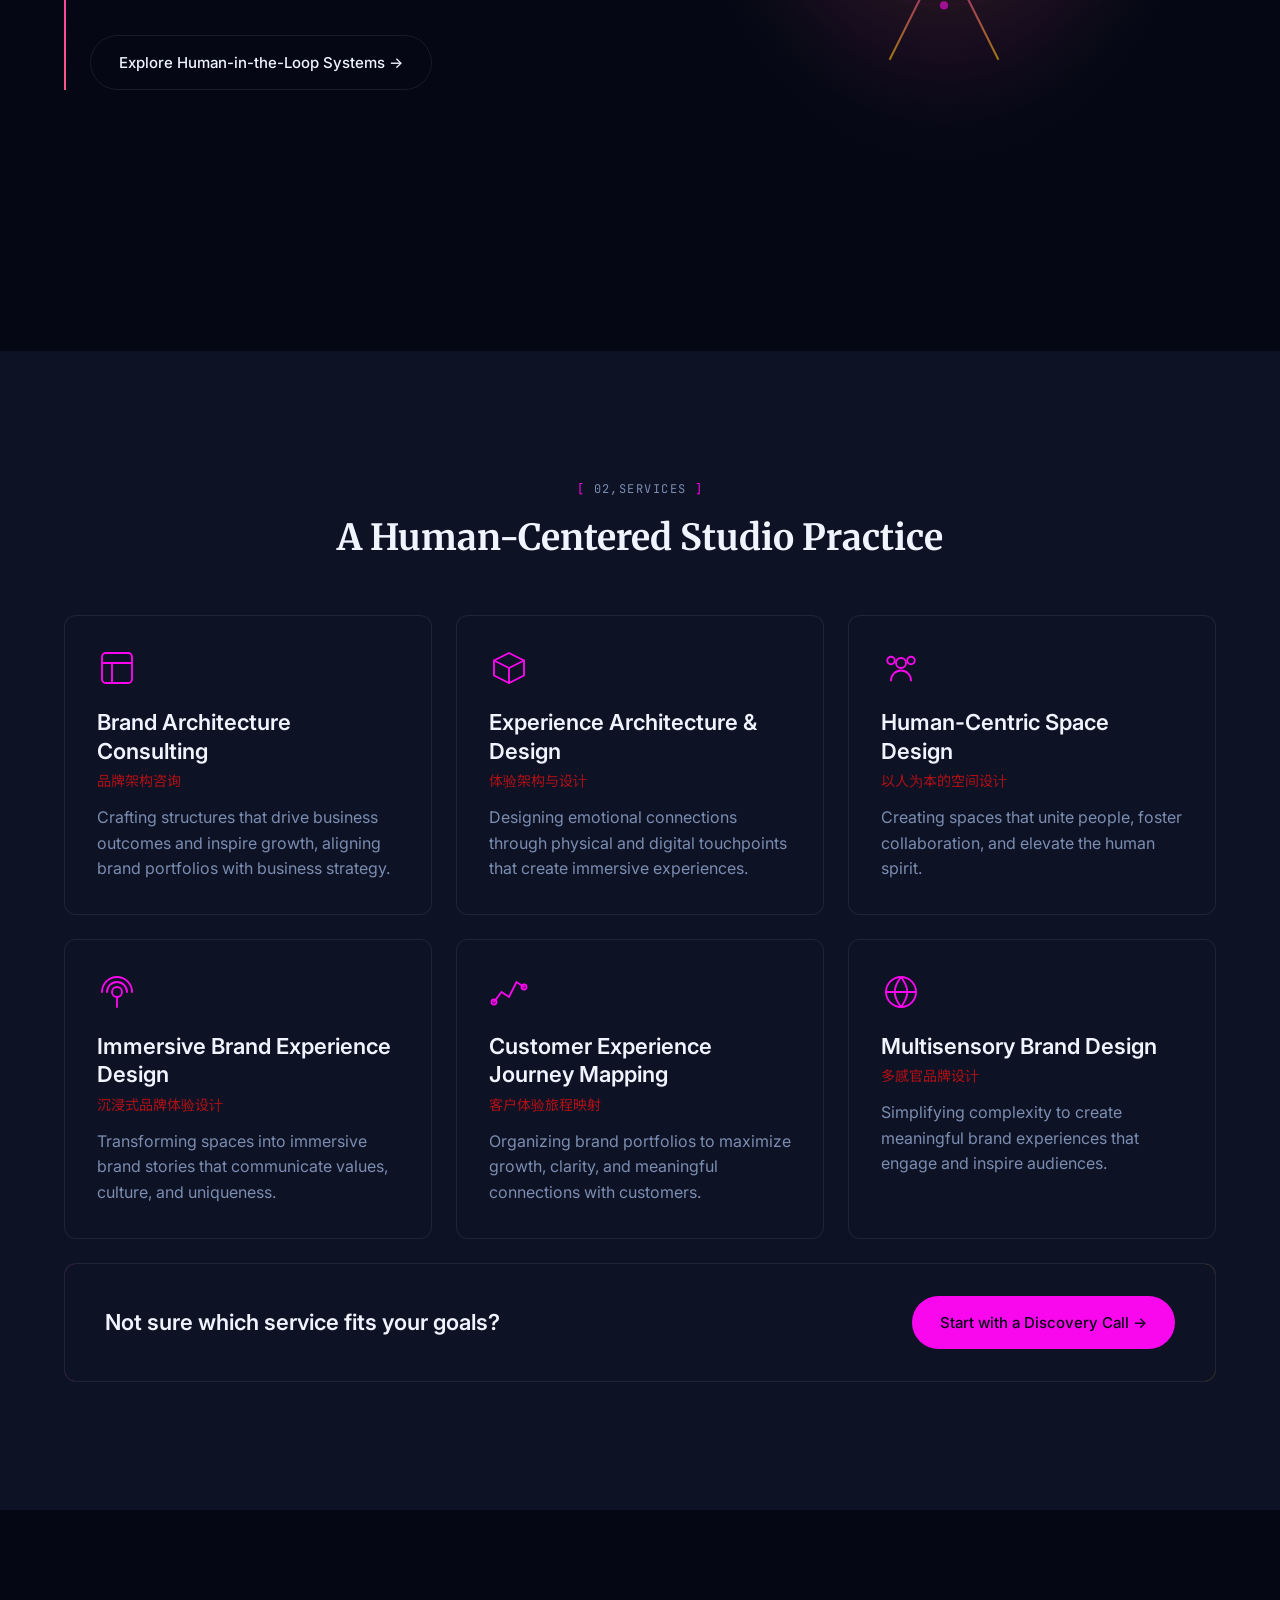
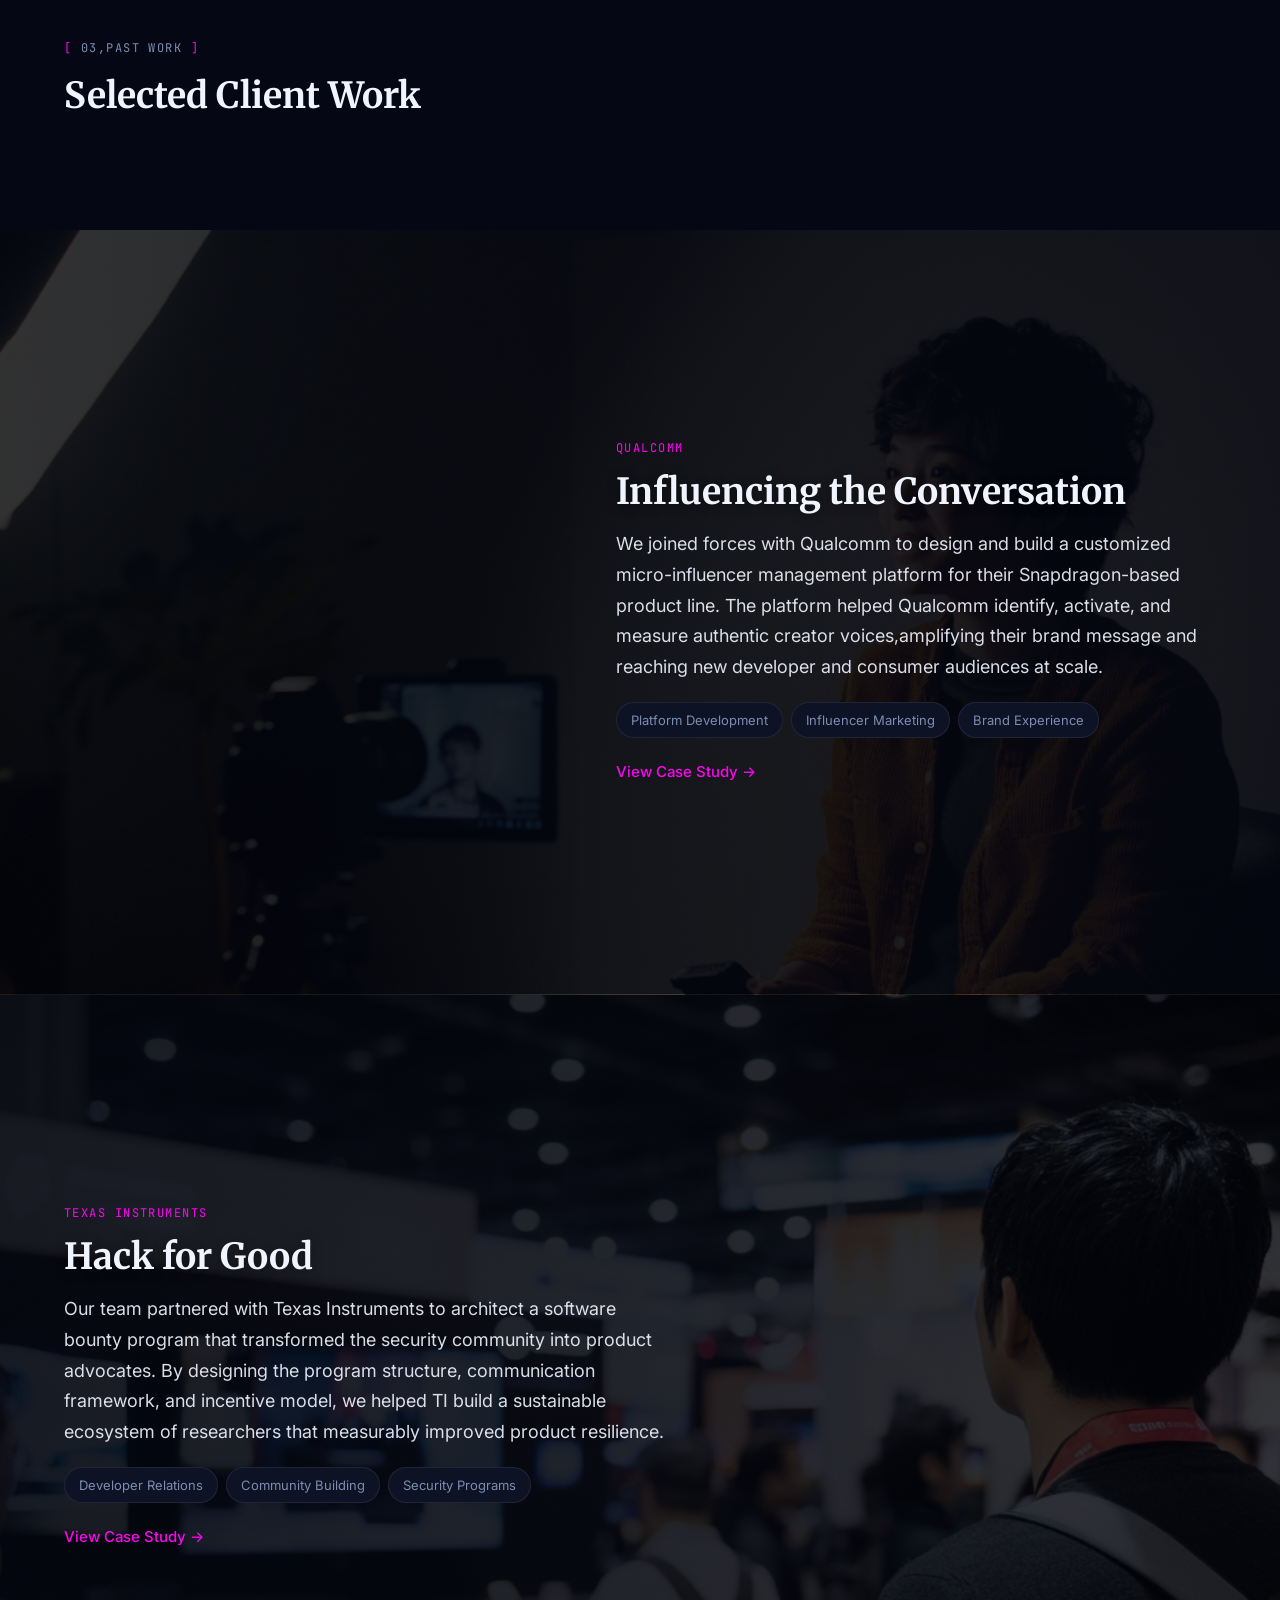
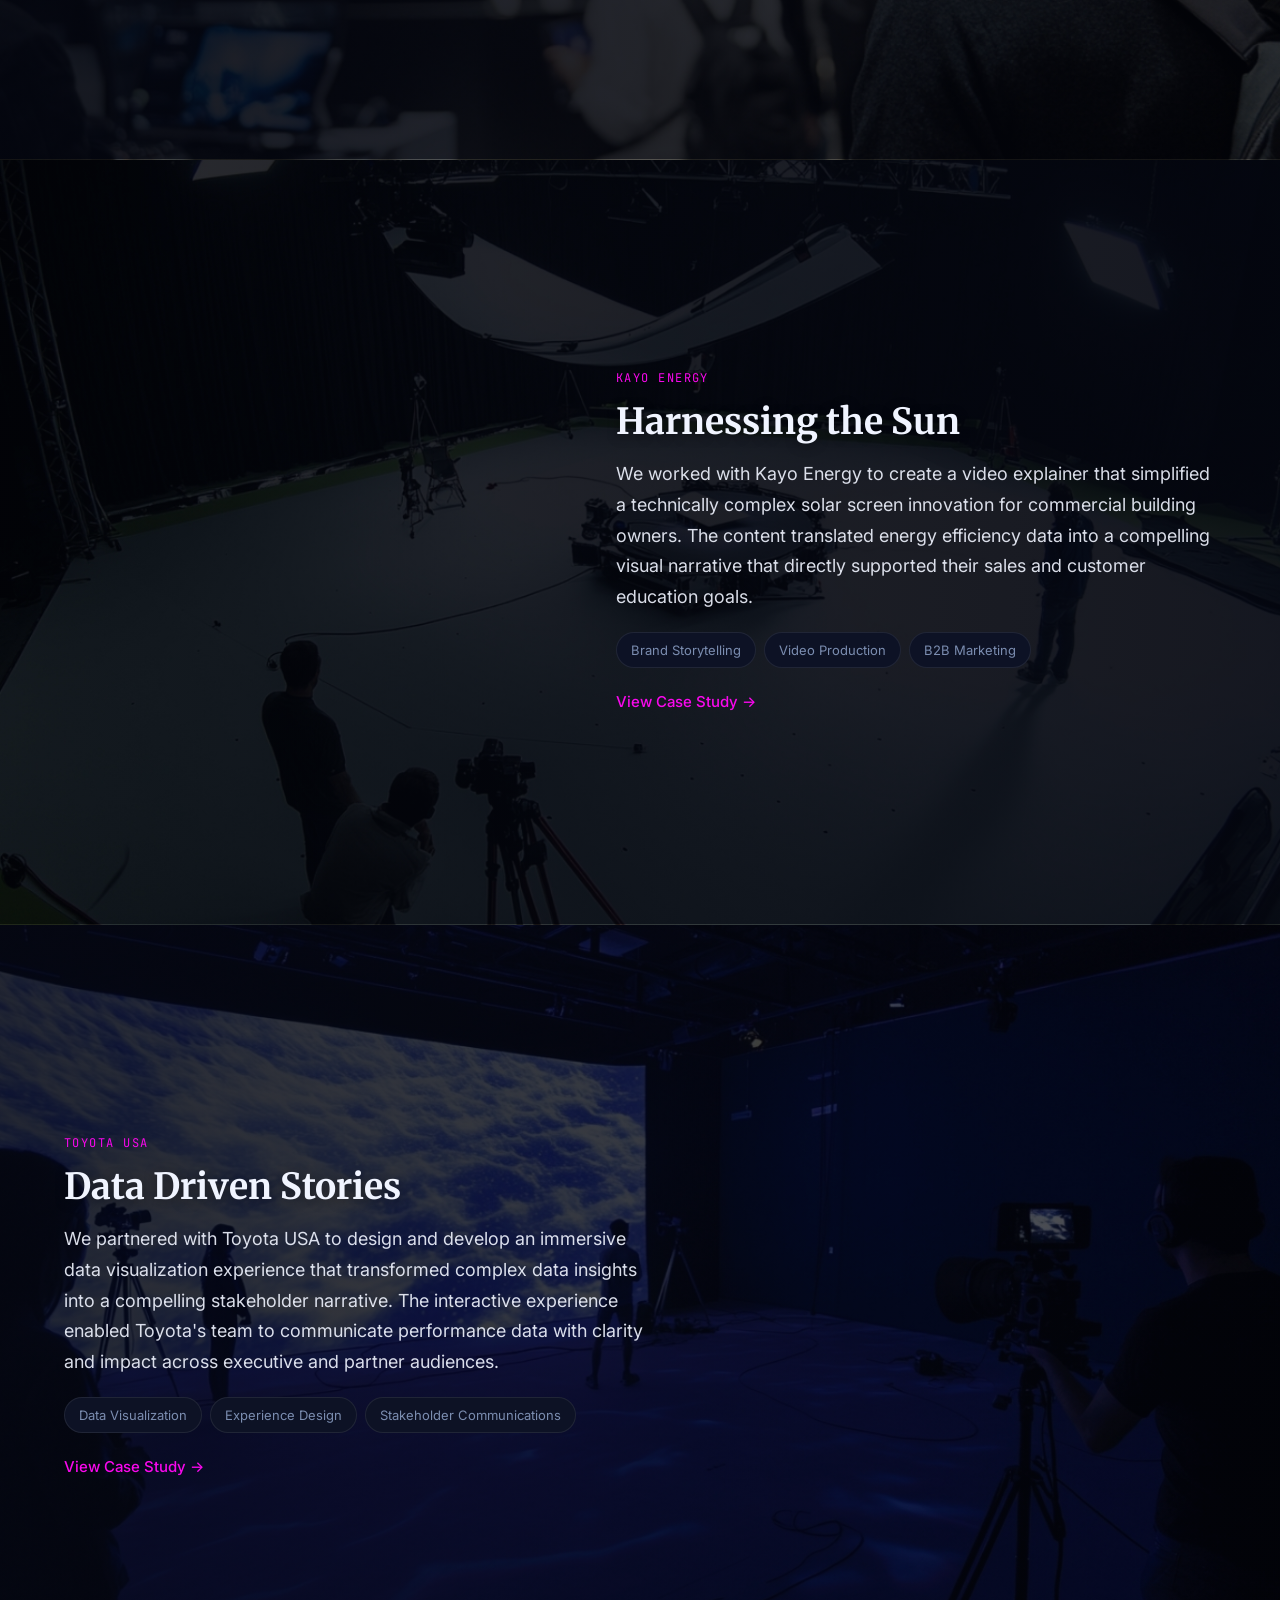
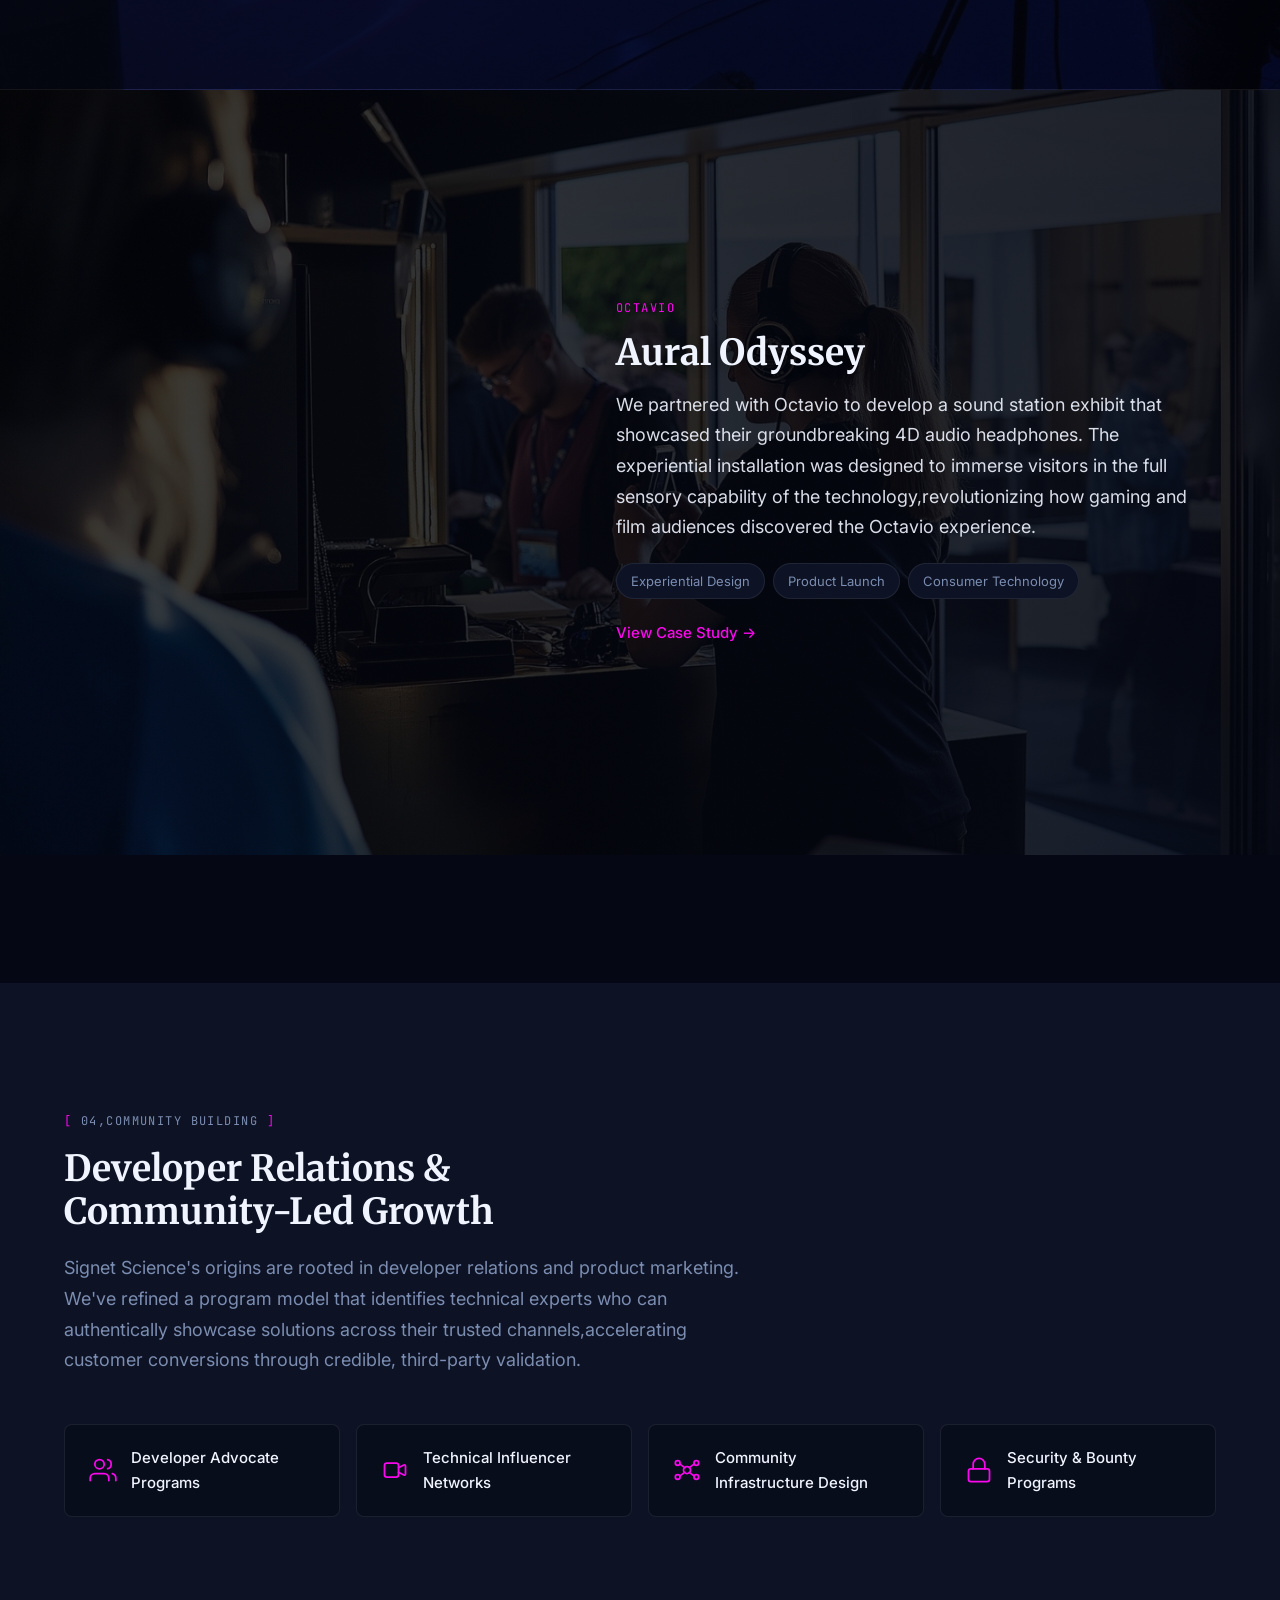
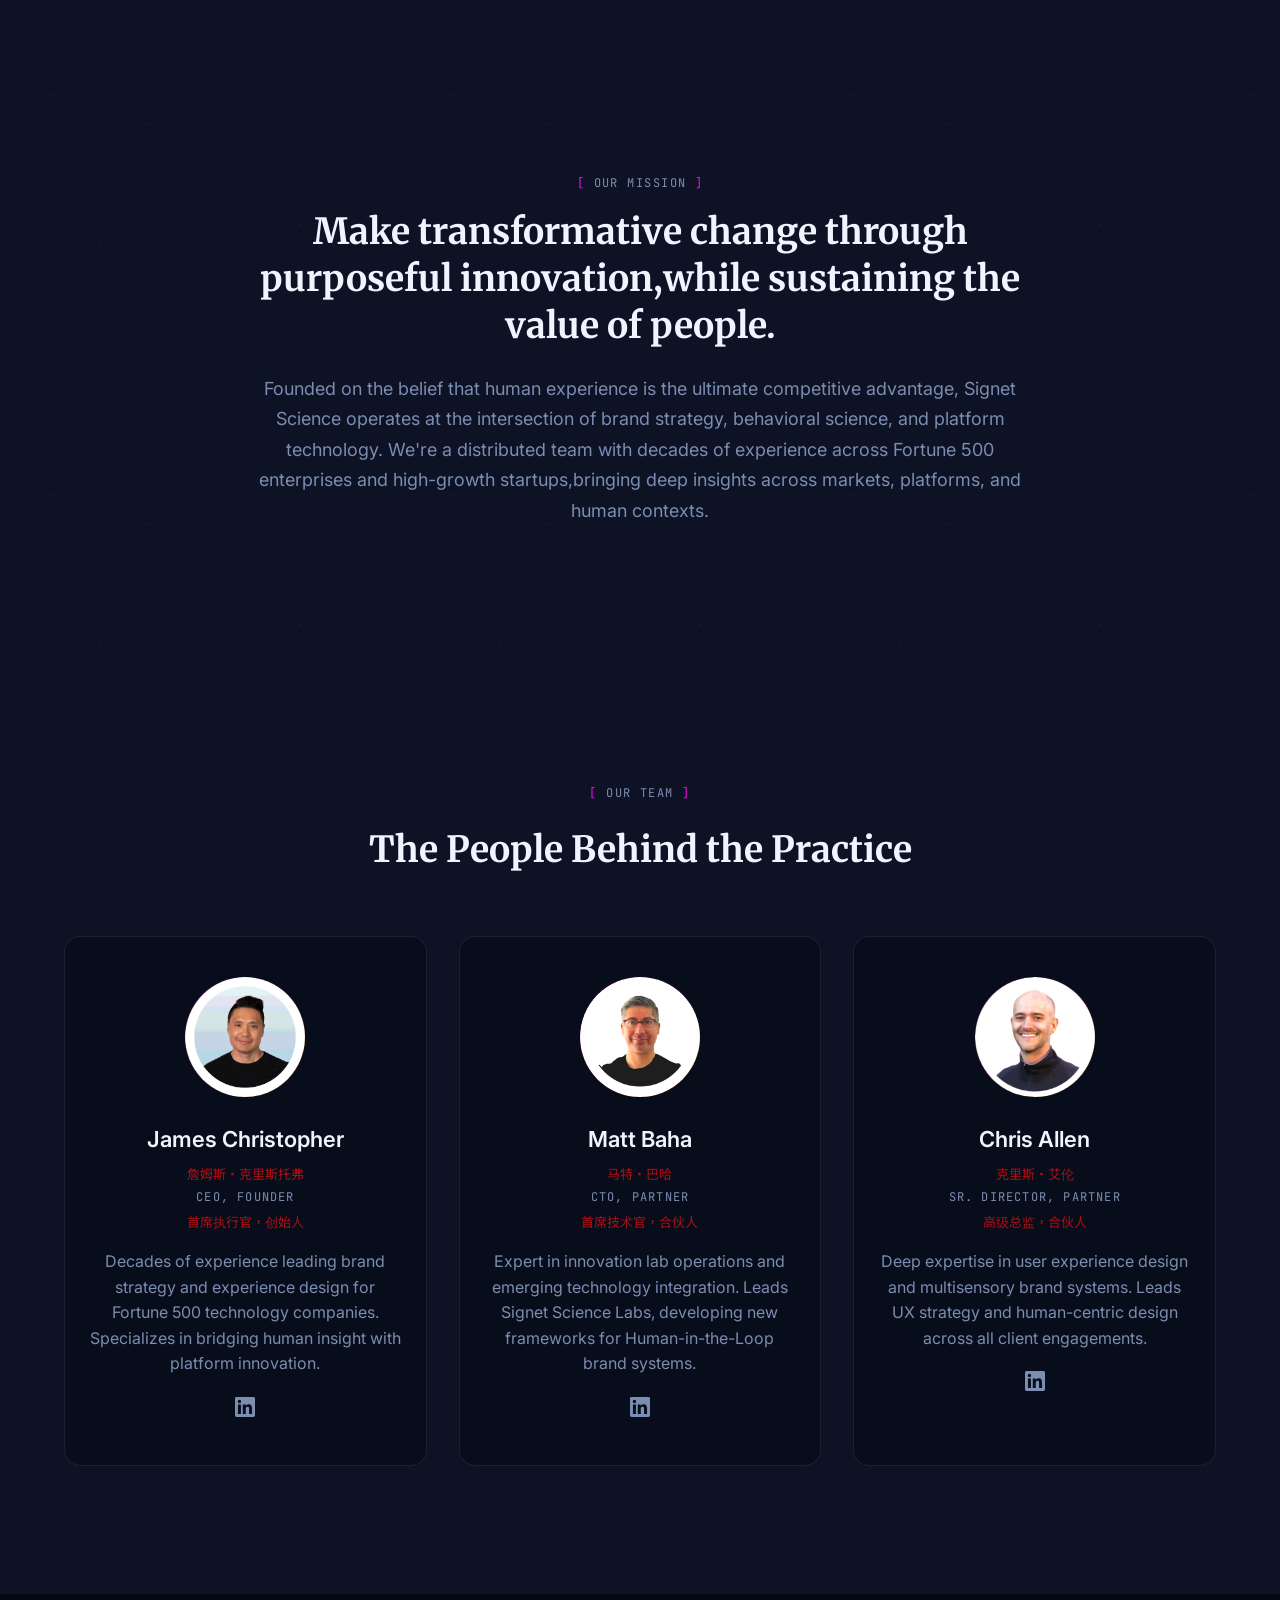
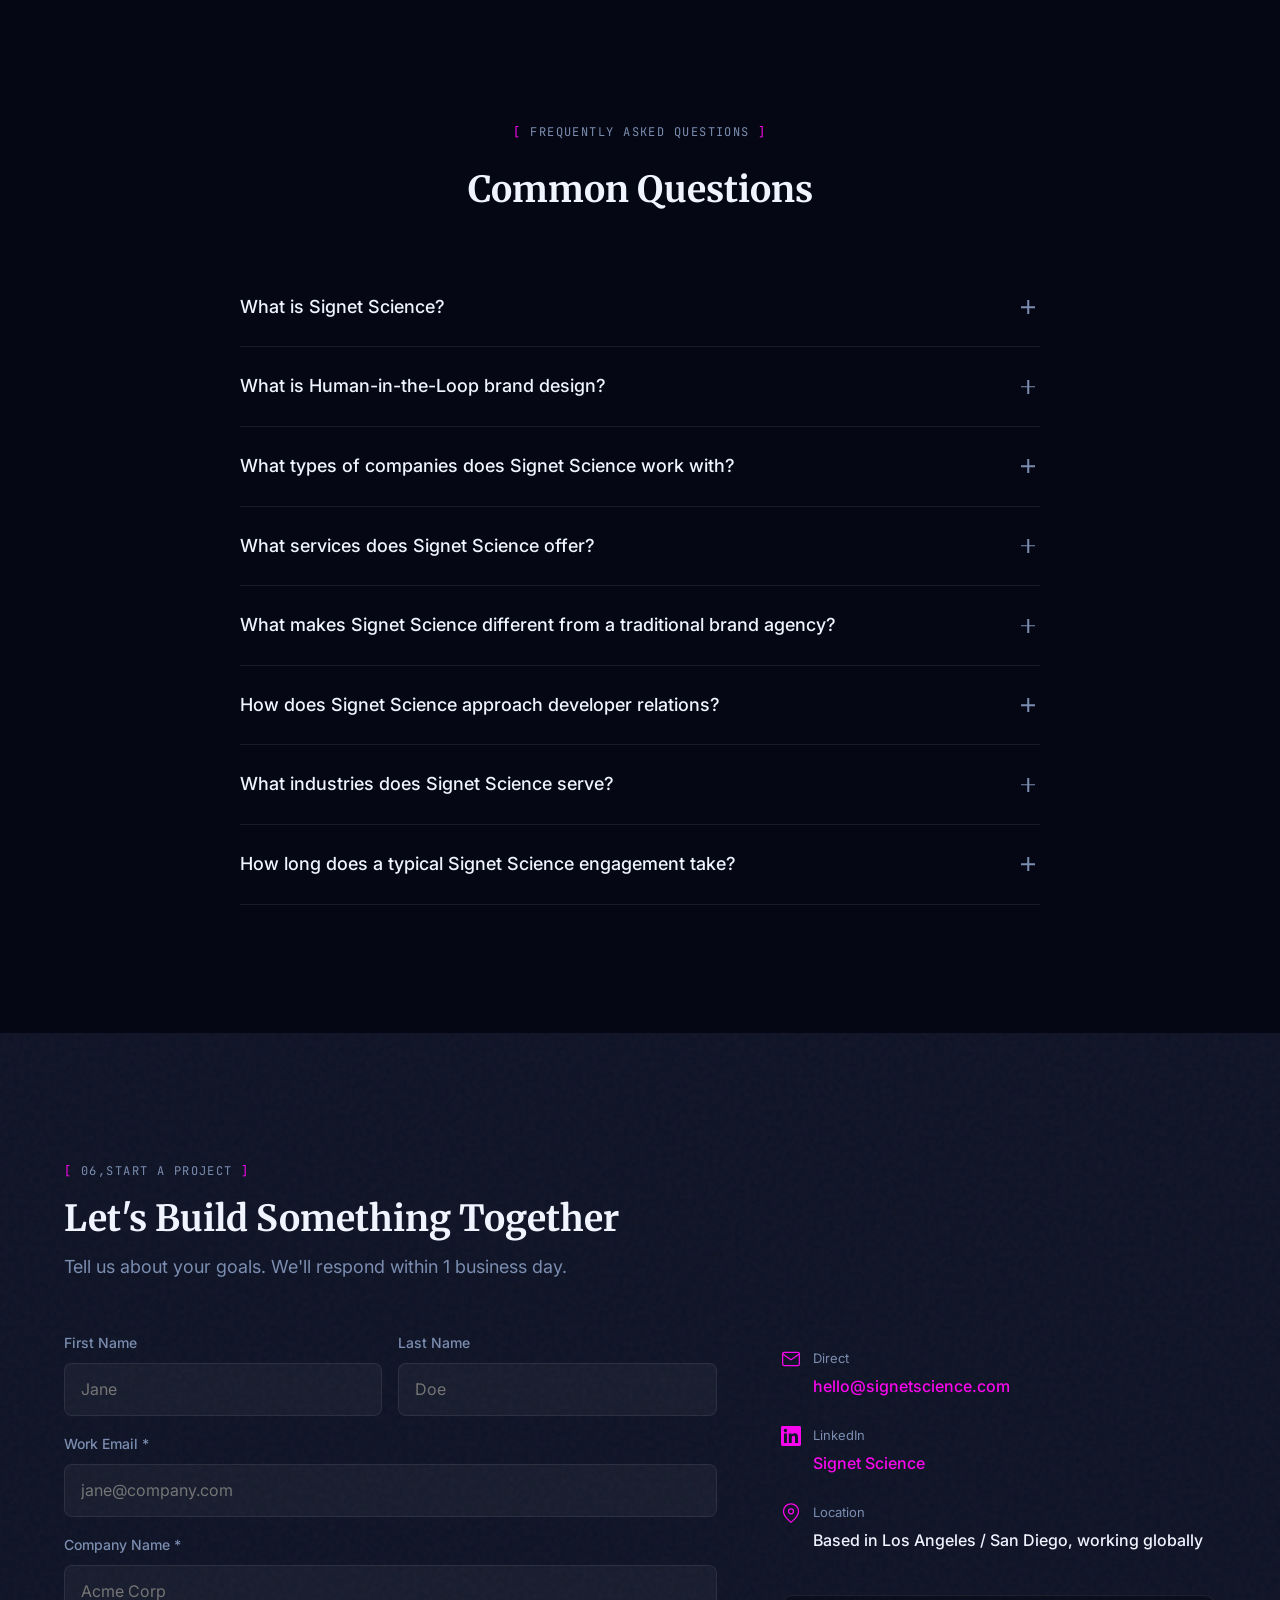
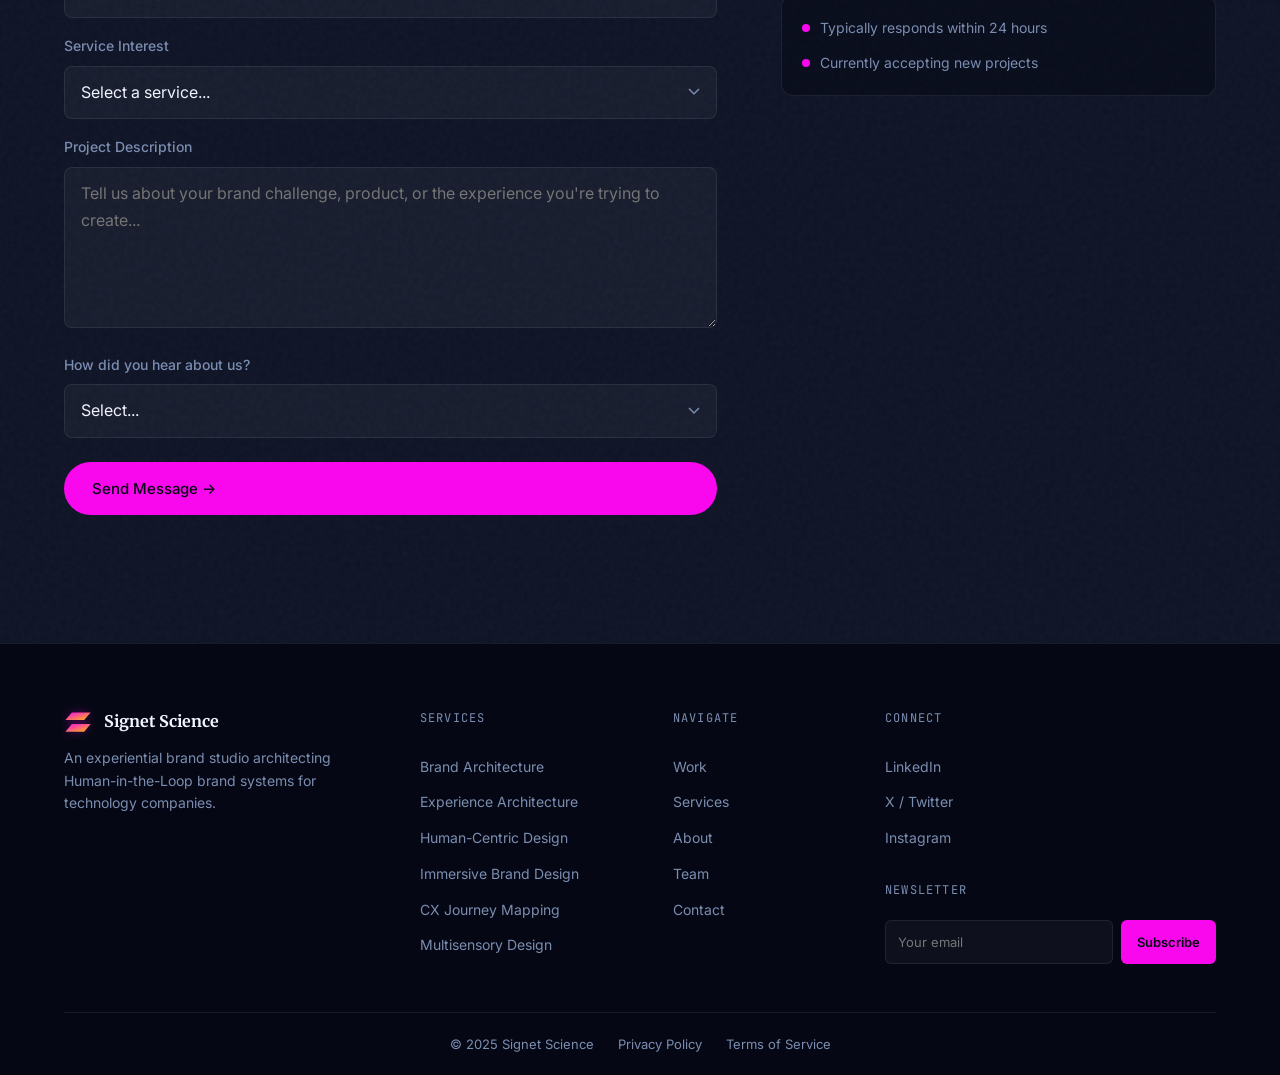
==== commit 6374064d: "Move clients logo section above Our Approach Co-Authored-By: Claude Opus 4.6 (1M context) <noreply@a" ====
--- a/index.html
+++ b/index.html
@@ -296,6 +296,35 @@
 </section>
 
 <!-- ═══════════════════════════════════════════════════════════════
+     CLIENTS WE'VE WORKED WITH
+     ═══════════════════════════════════════════════════════════════ -->
+<section class="clients" id="clients">
+  <div class="container">
+    <div class="clients-header">
+      <div class="section-label reveal"><span>[</span> Clients <span>]</span></div>
+      <h2 class="reveal">Companies We've Worked With</h2>
+    </div>
+    <div class="logo-grid reveal">
+      <div class="logo-item"><img src="assets/images/logos/qualcomm-white.svg" alt="Qualcomm"></div>
+      <div class="logo-item"><img src="assets/images/logos/toyota-white.svg" alt="Toyota"></div>
+      <div class="logo-item"><img src="assets/images/logos/sony-white.svg" alt="Sony"></div>
+      <div class="logo-item"><img src="assets/images/logos/visa-white.svg" alt="Visa"></div>
+      <div class="logo-item"><img src="assets/images/logos/texasinstruments-white.svg" alt="Texas Instruments"></div>
+      <div class="logo-item"><img src="assets/images/logos/nestle-white.svg" alt="Nestl&eacute;"></div>
+      <div class="logo-item"><img src="assets/images/logos/bose-white.svg" alt="Bose"></div>
+      <div class="logo-item"><img src="assets/images/logos/novartis-white.svg" alt="Novartis"></div>
+      <div class="logo-item"><img src="assets/images/logos/enkei-white.svg" alt="Enkei"></div>
+      <div class="logo-item"><img src="assets/images/logos/speedline-white.svg" alt="Speedline"></div>
+      <div class="logo-item"><img src="assets/images/logos/google-white.svg" alt="Google"></div>
+      <div class="logo-item"><img src="assets/images/logos/unilever-white.svg" alt="Unilever"></div>
+    </div>
+    <p class="clients-sub reveal">
+      We partner selectively with innovators in health, infrastructure, finance, and commerce ready to lead the next wave of purposeful brand transformation.
+    </p>
+  </div>
+</section>
+
+<!-- ═══════════════════════════════════════════════════════════════
      SECTION 2,THE APPROACH
      ═══════════════════════════════════════════════════════════════ -->
 <section class="approach" id="about">
@@ -690,34 +719,6 @@
   </div>
 </section>
 
-<!-- ═══════════════════════════════════════════════════════════════
-     SECTION 7A,CLIENTS WE'VE WORKED WITH
-     ═══════════════════════════════════════════════════════════════ -->
-<section class="clients" id="clients">
-  <div class="container">
-    <div class="clients-header">
-      <div class="section-label reveal"><span>[</span> 05,Clients <span>]</span></div>
-      <h2 class="reveal">Companies We've Worked With</h2>
-    </div>
-    <div class="logo-grid reveal">
-      <div class="logo-item"><img src="assets/images/logos/qualcomm-white.svg" alt="Qualcomm"></div>
-      <div class="logo-item"><img src="assets/images/logos/toyota-white.svg" alt="Toyota"></div>
-      <div class="logo-item"><img src="assets/images/logos/sony-white.svg" alt="Sony"></div>
-      <div class="logo-item"><img src="assets/images/logos/visa-white.svg" alt="Visa"></div>
-      <div class="logo-item"><img src="assets/images/logos/texasinstruments-white.svg" alt="Texas Instruments"></div>
-      <div class="logo-item"><img src="assets/images/logos/nestle-white.svg" alt="Nestl&eacute;"></div>
-      <div class="logo-item"><img src="assets/images/logos/bose-white.svg" alt="Bose"></div>
-      <div class="logo-item"><img src="assets/images/logos/novartis-white.svg" alt="Novartis"></div>
-      <div class="logo-item"><img src="assets/images/logos/enkei-white.svg" alt="Enkei"></div>
-      <div class="logo-item"><img src="assets/images/logos/speedline-white.svg" alt="Speedline"></div>
-      <div class="logo-item"><img src="assets/images/logos/google-white.svg" alt="Google"></div>
-      <div class="logo-item"><img src="assets/images/logos/unilever-white.svg" alt="Unilever"></div>
-    </div>
-    <p class="clients-sub reveal">
-      We partner selectively with innovators in health, infrastructure, finance, and commerce ready to lead the next wave of purposeful brand transformation.
-    </p>
-  </div>
-</section>
 
 <!-- ═══════════════════════════════════════════════════════════════
      SECTION 7B,MISSION
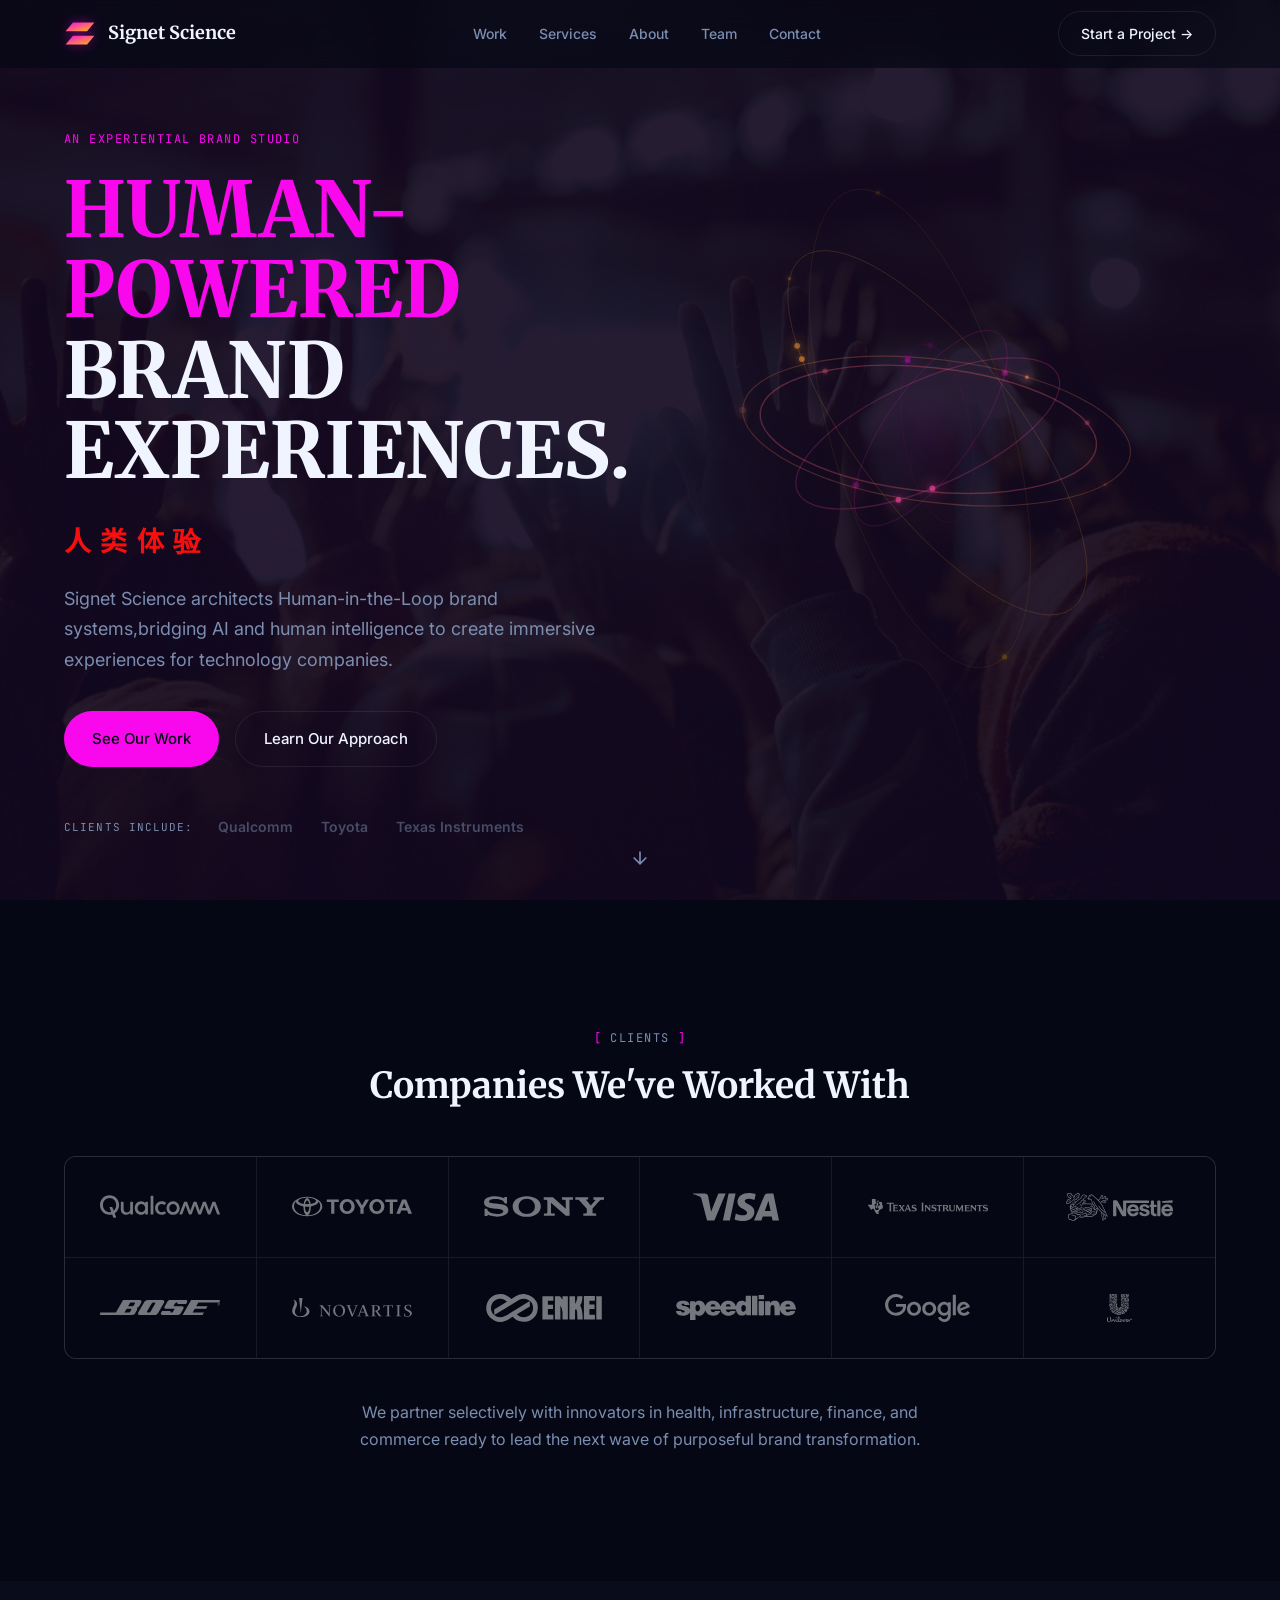
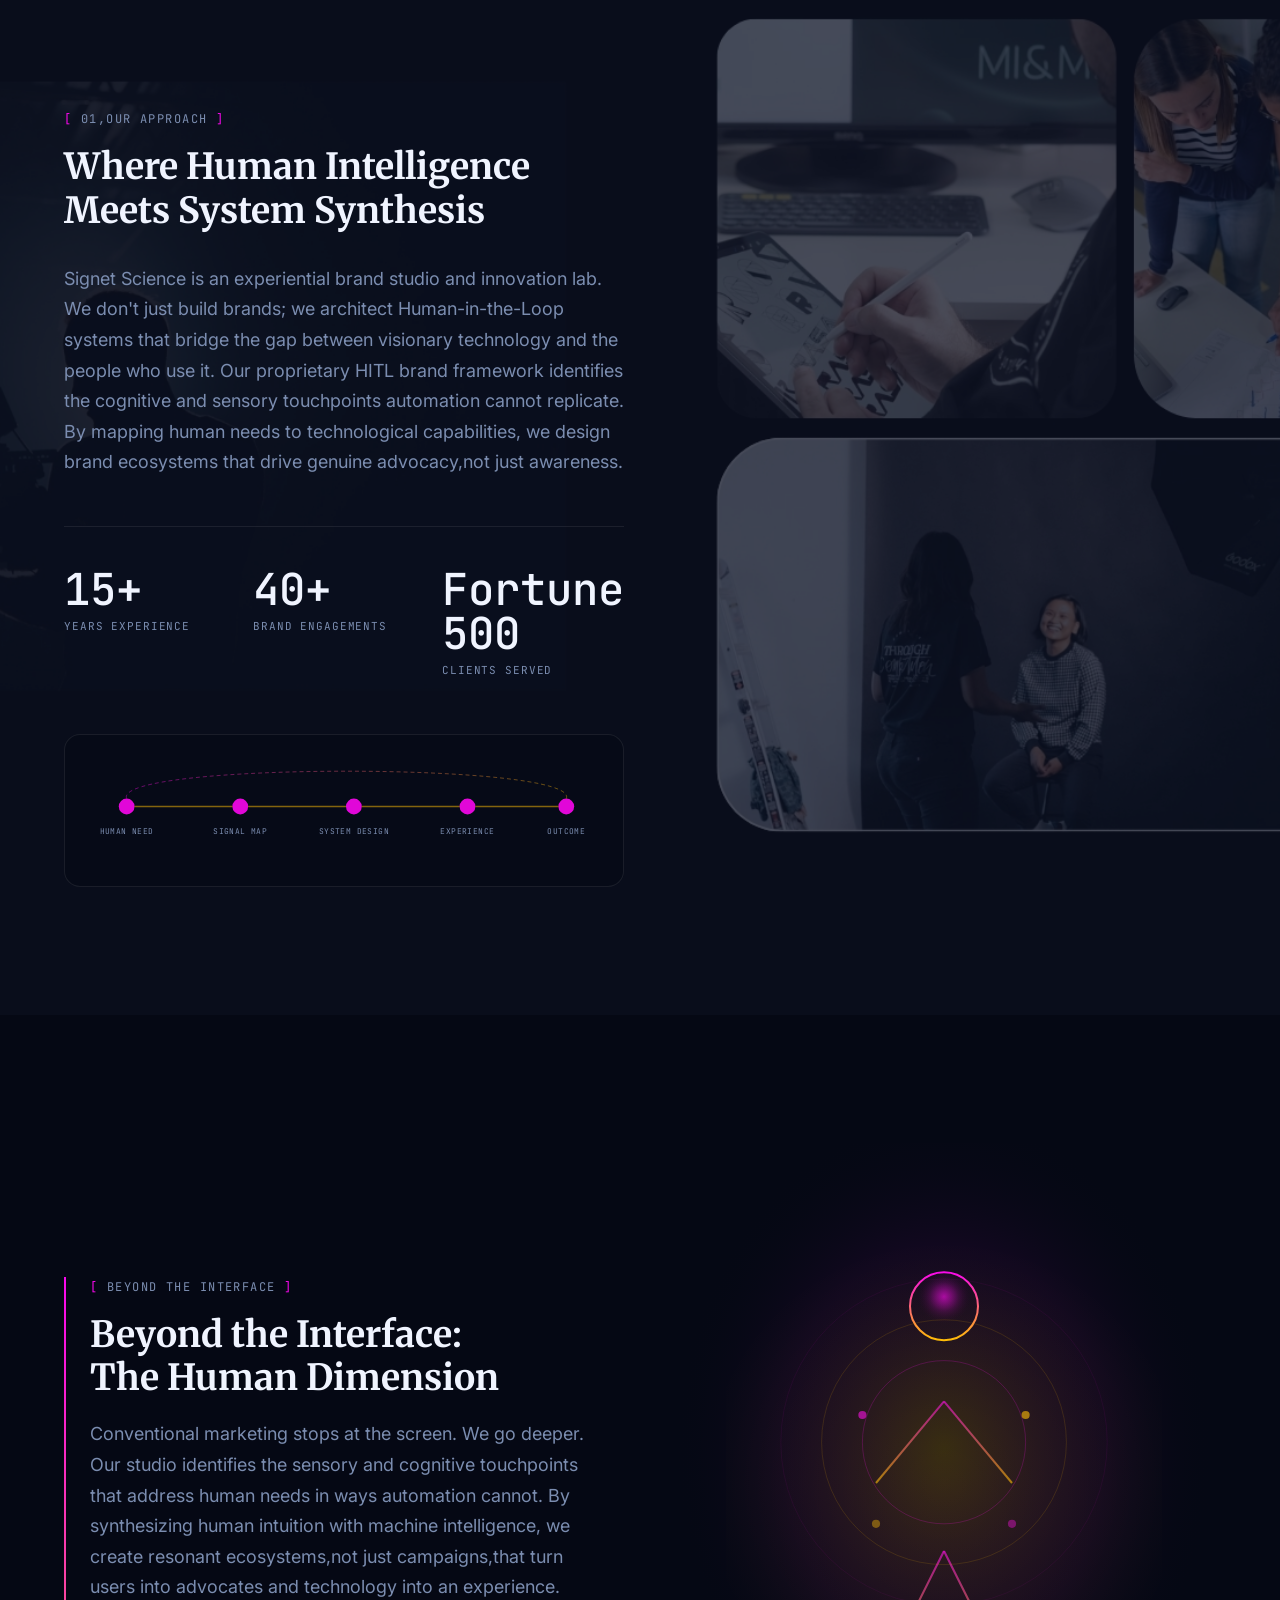
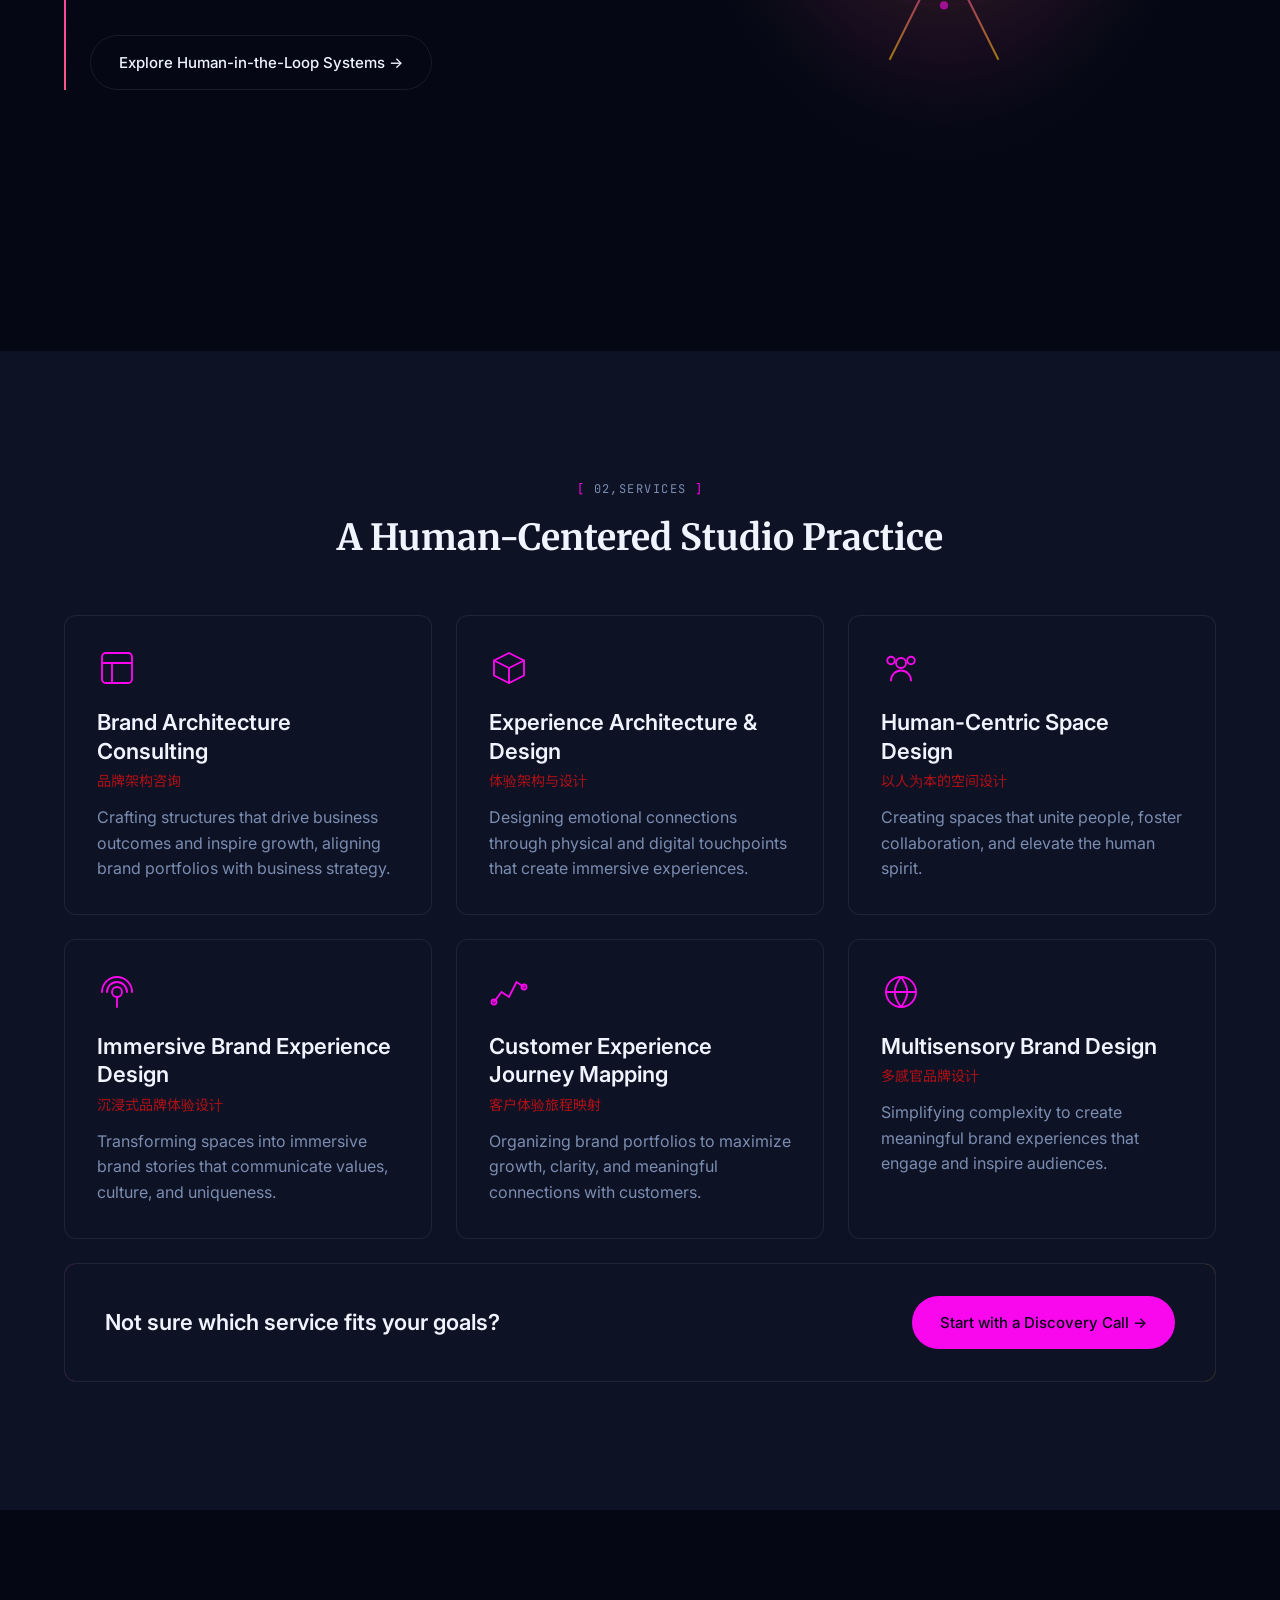
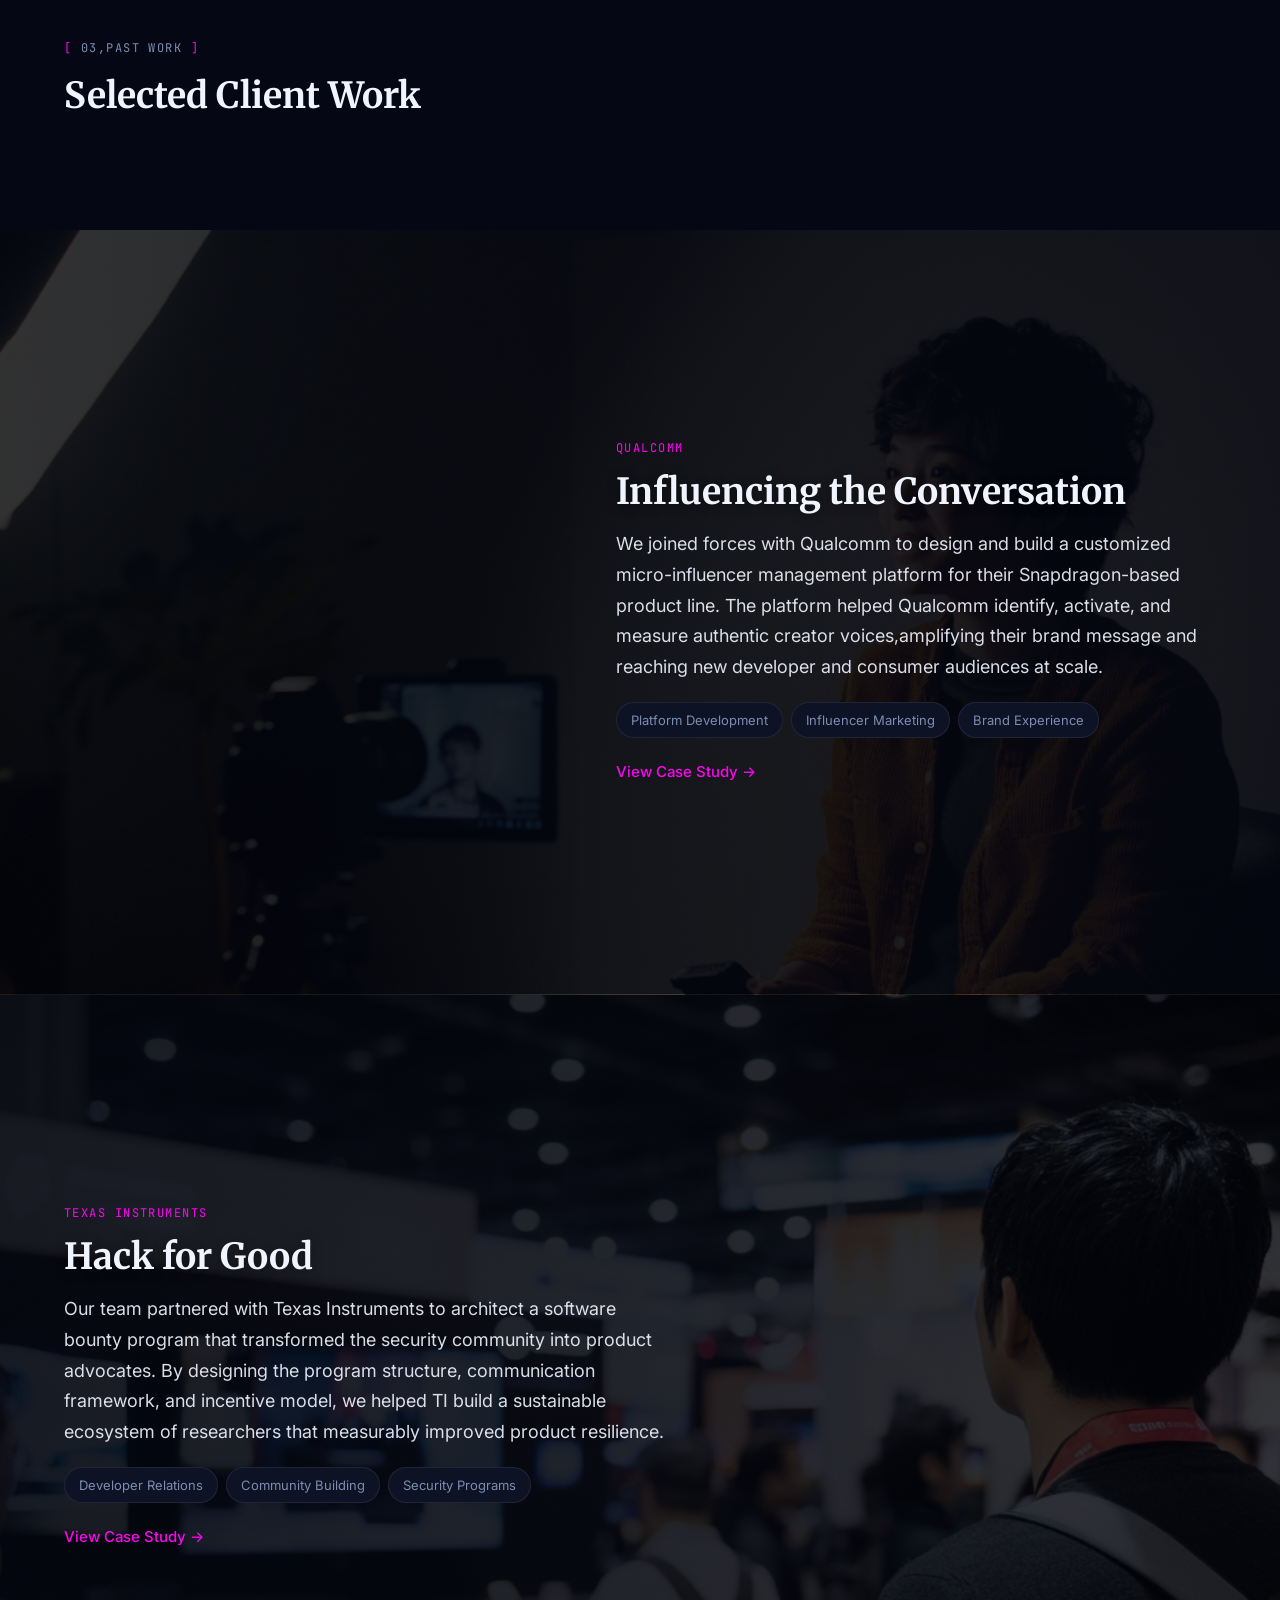
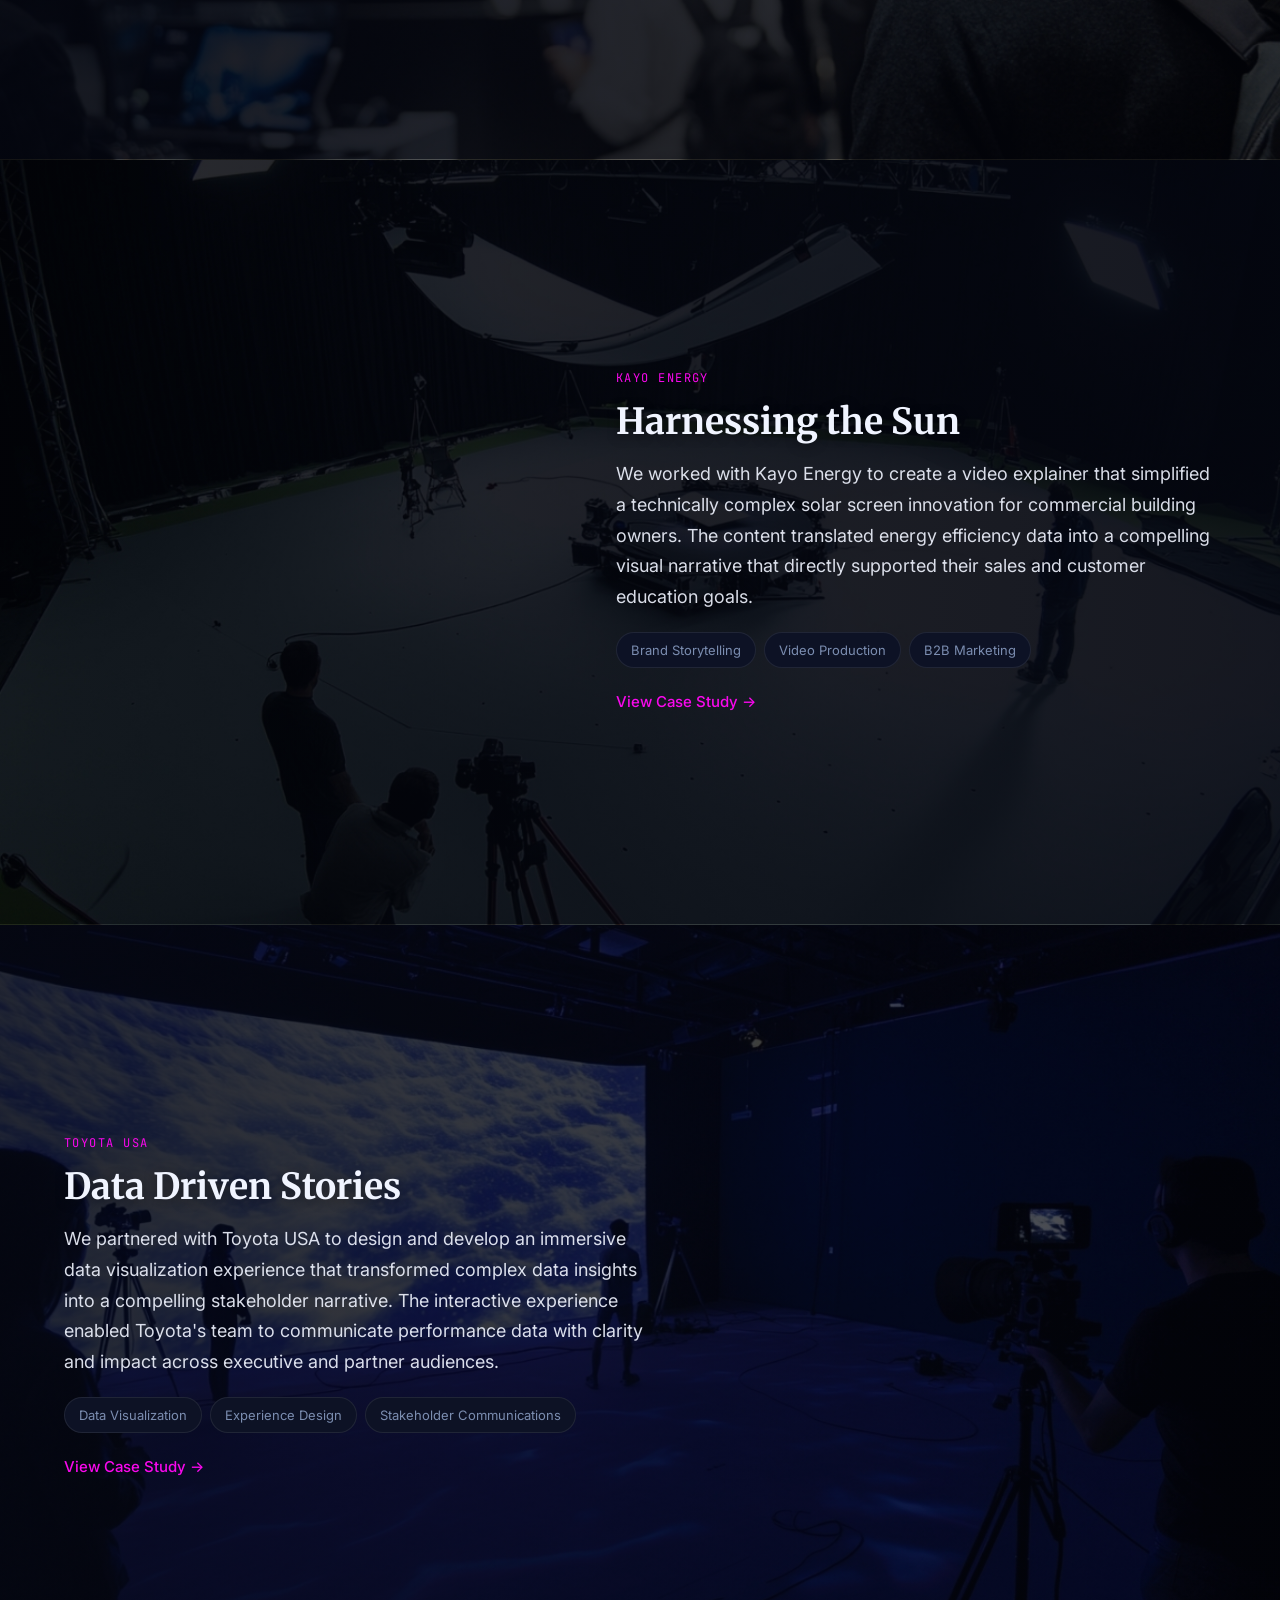
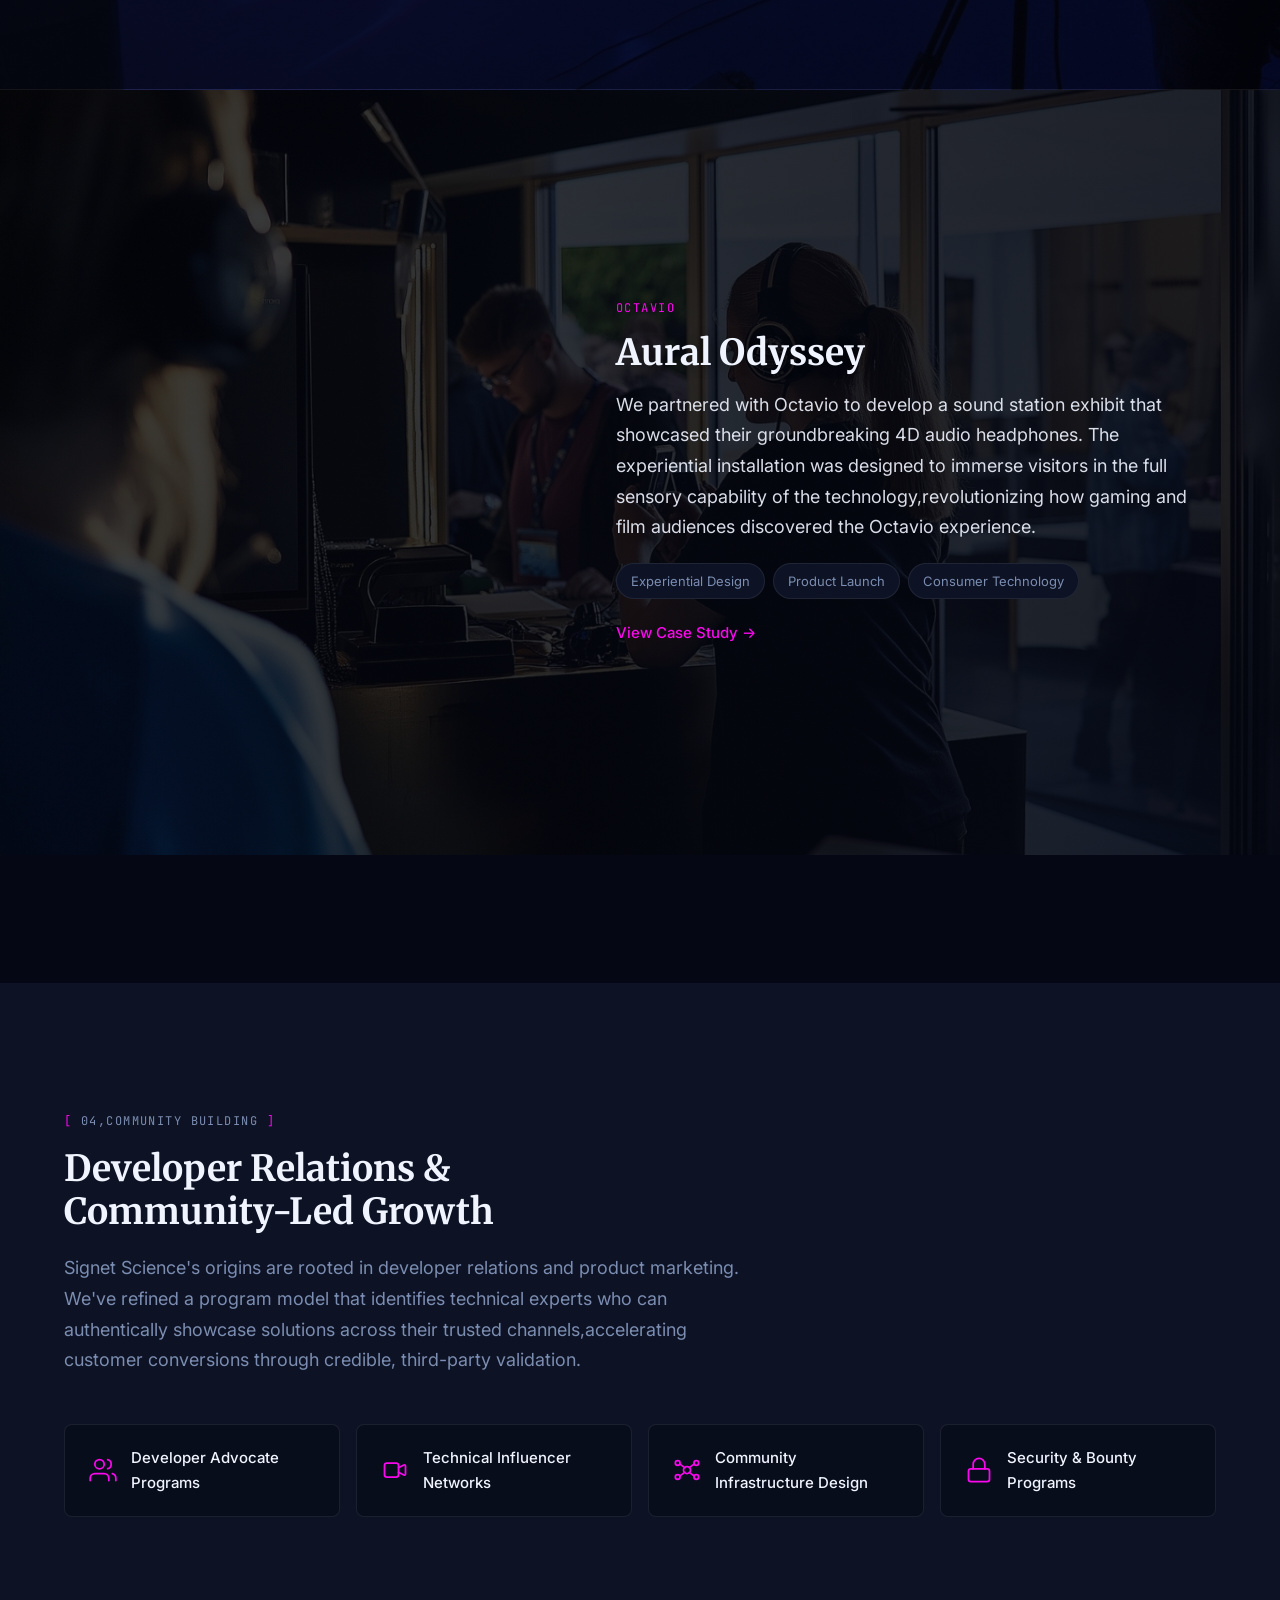
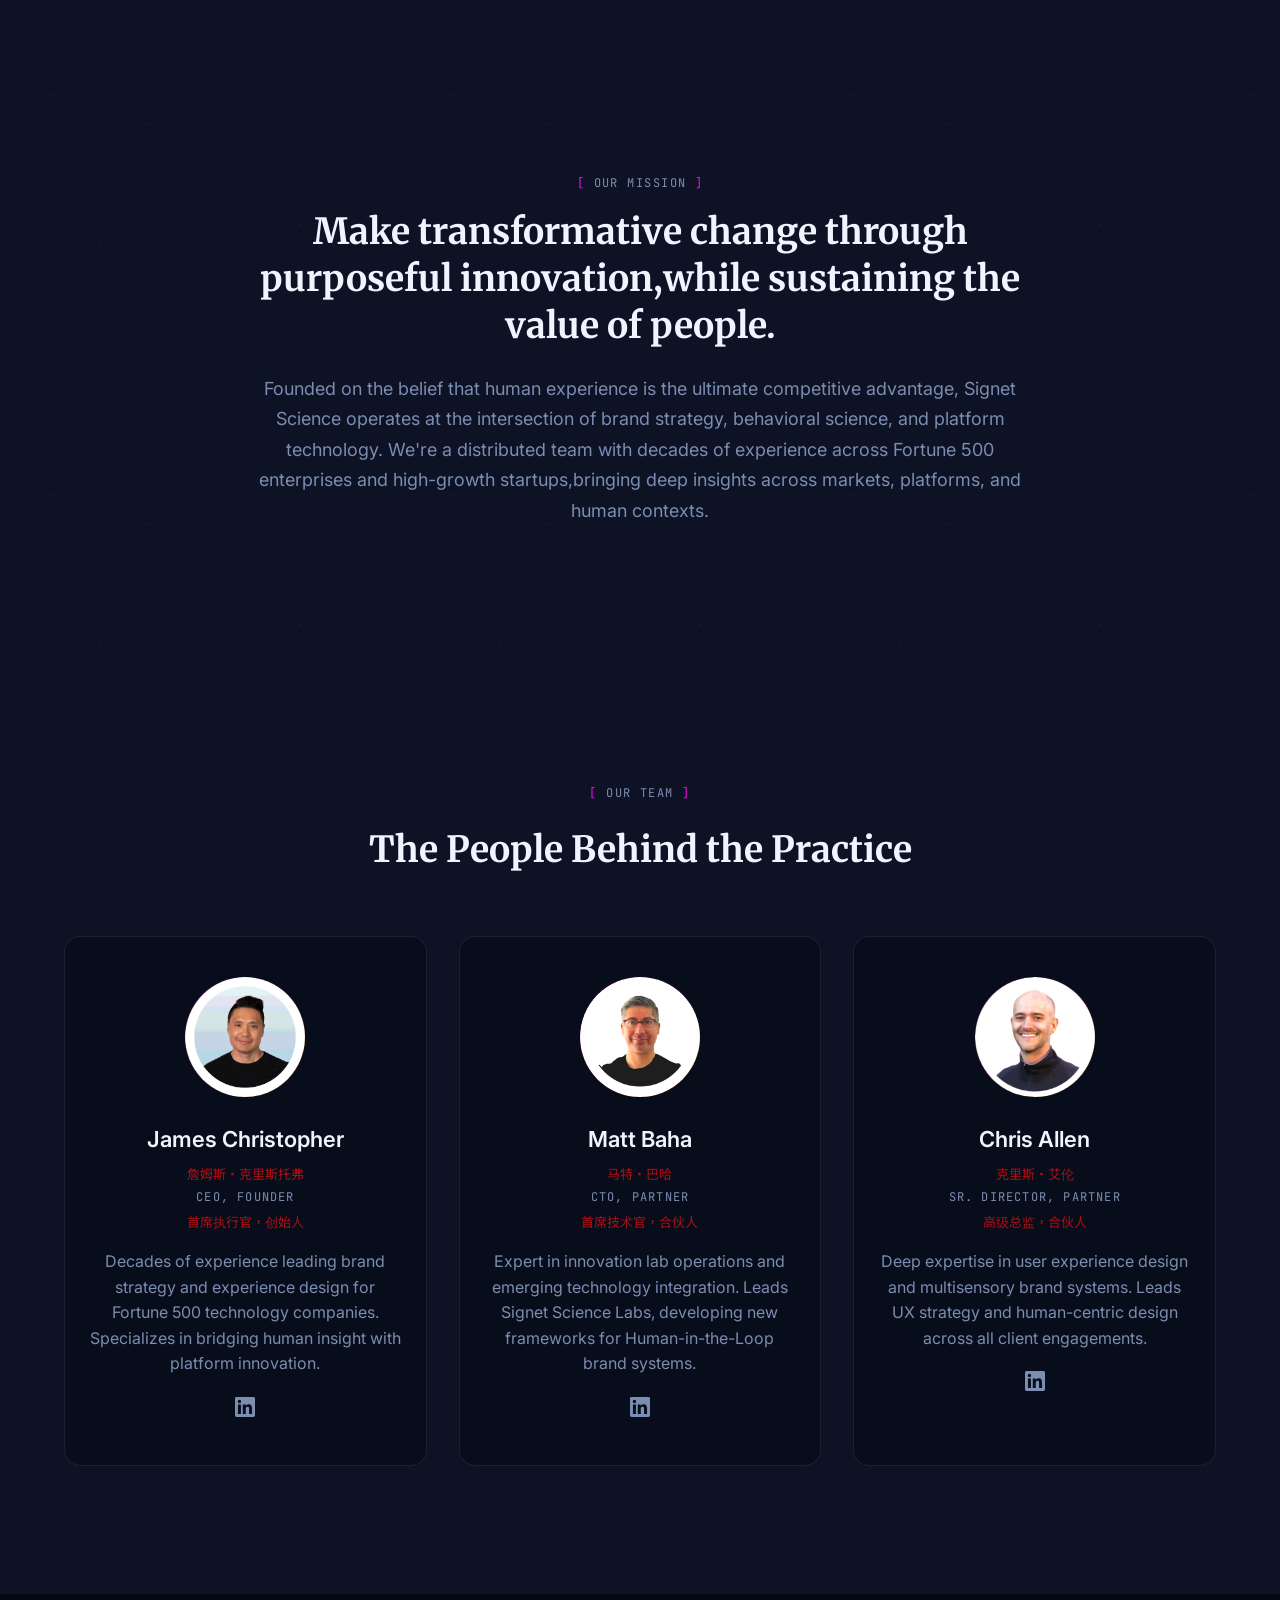
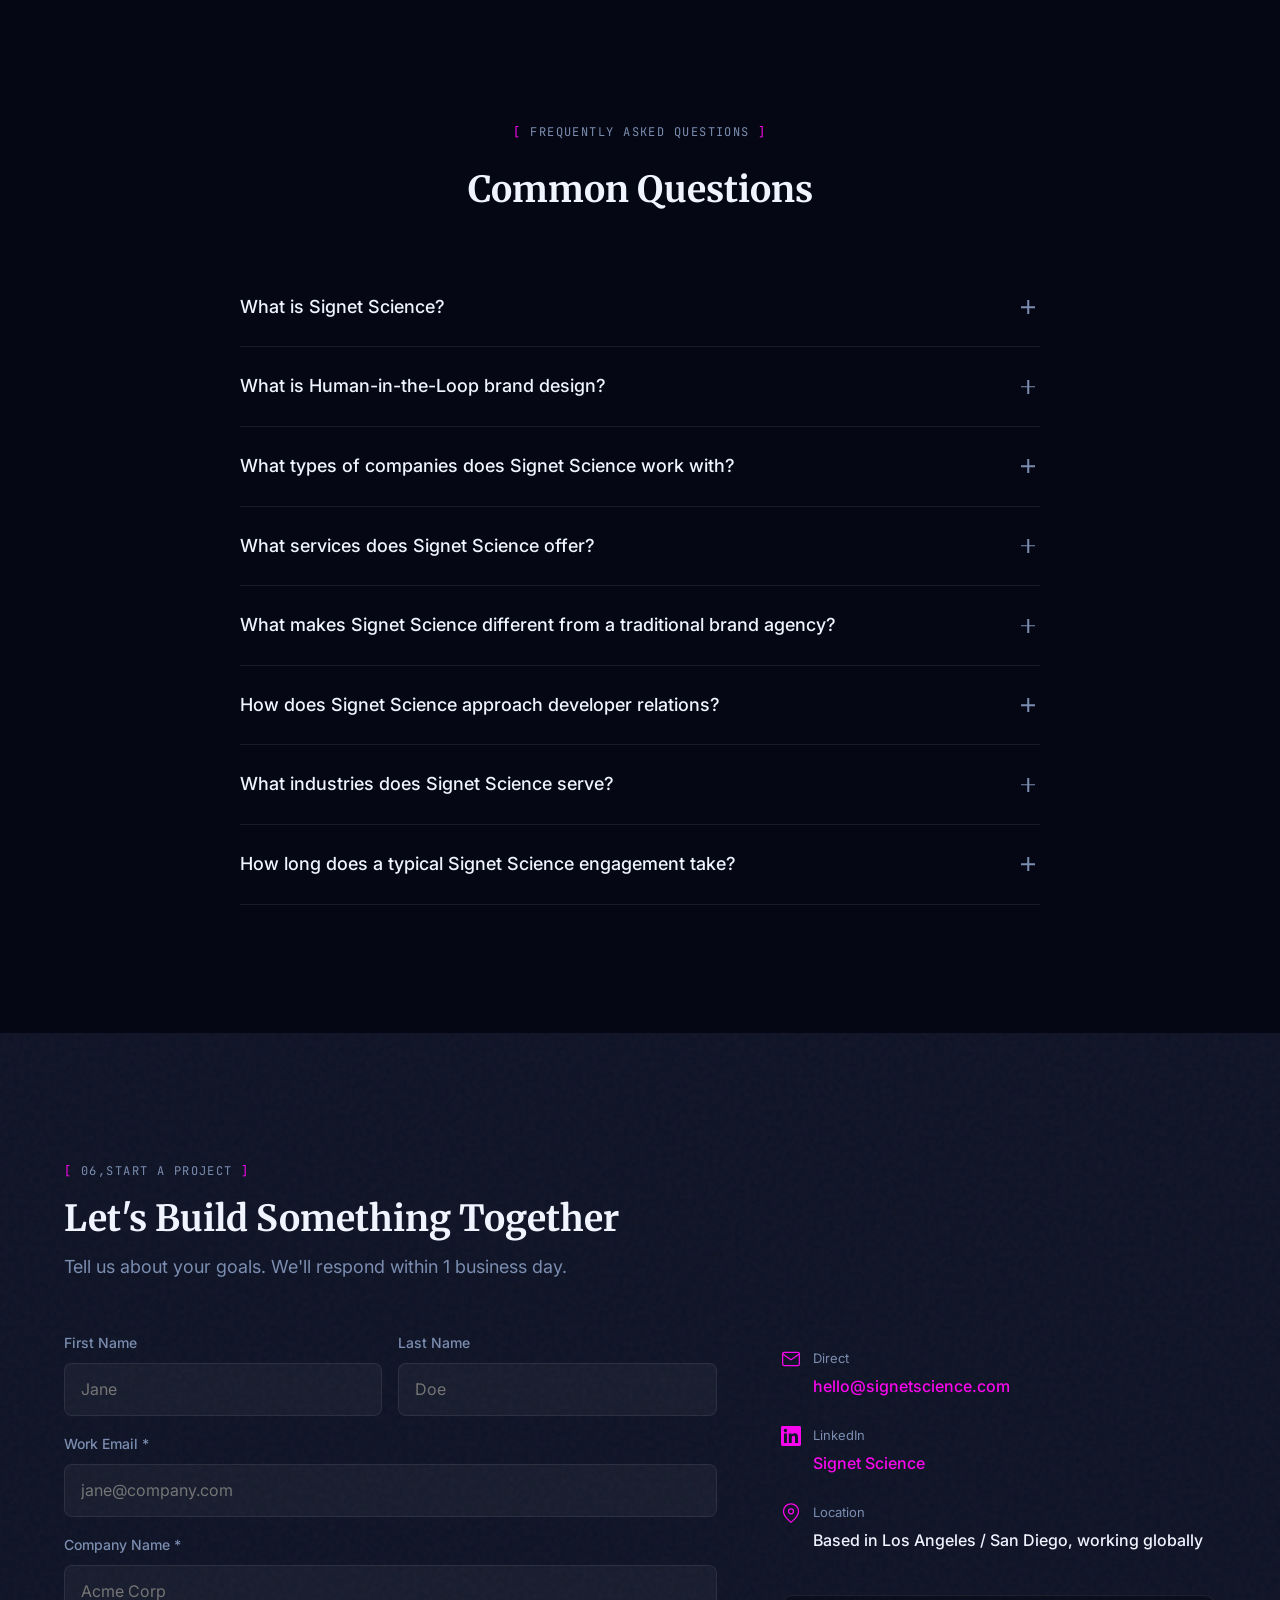
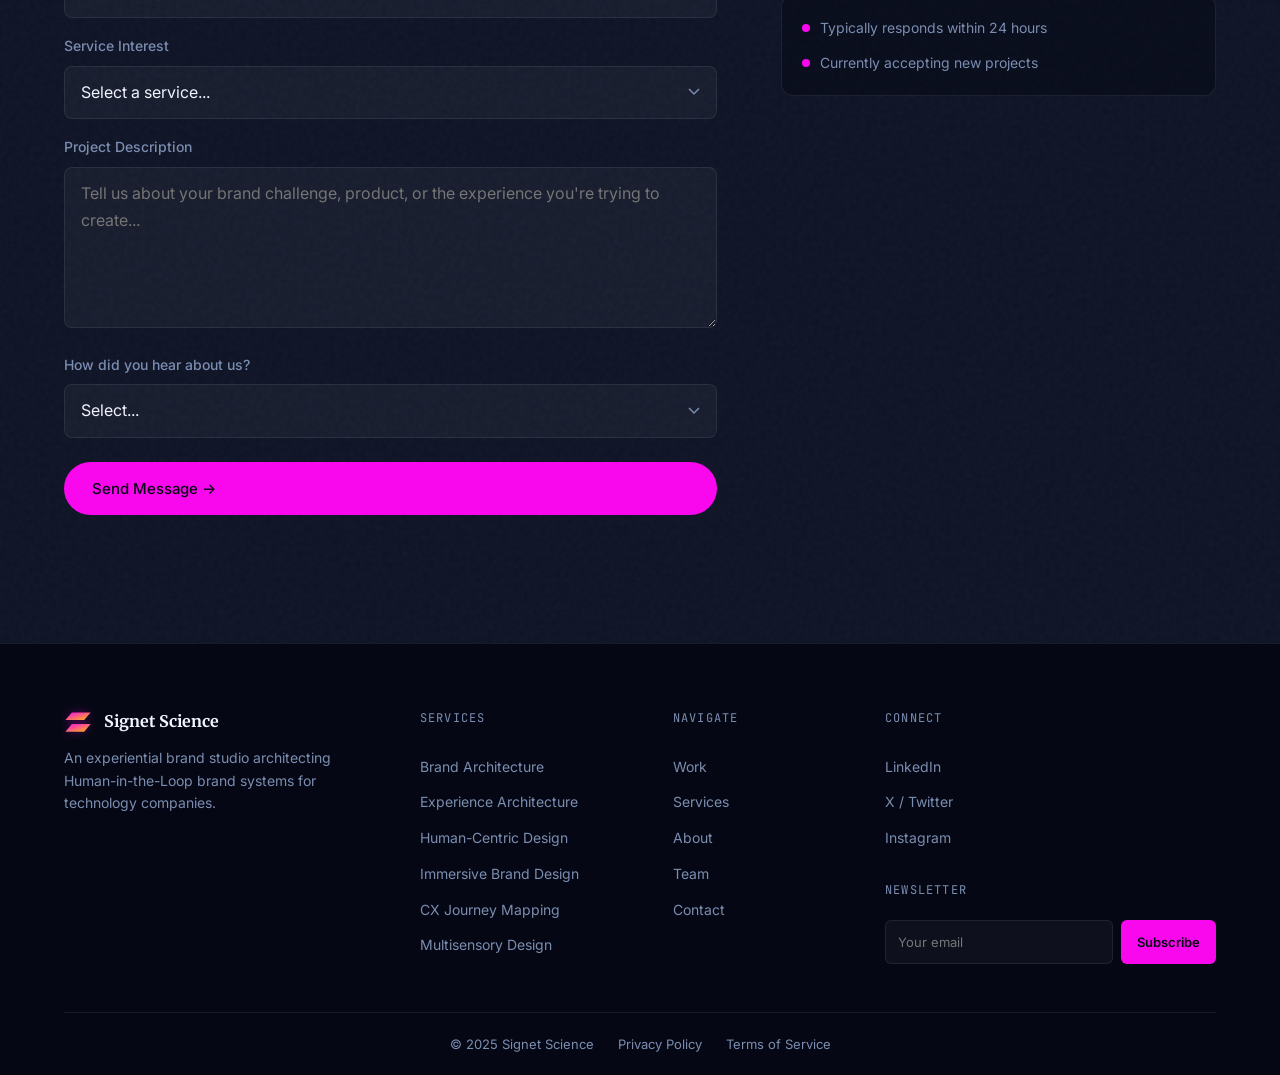
==== commit 7b25fe1b: "Add 5 case study pages with Hook/Snapshot/Narrative structure - Qualcomm: 12M+ organic impressions v" ====
--- a/index.html
+++ b/index.html
@@ -582,7 +582,7 @@
             <span class="case-tag">Influencer Marketing</span>
             <span class="case-tag">Brand Experience</span>
           </div>
-          <a href="#" class="case-link">View Case Study &rarr;</a>
+          <a href="work/qualcomm.html" class="case-link">View Case Study &rarr;</a>
         </div>
       </div>
     </div>
@@ -599,7 +599,7 @@
             <span class="case-tag">Community Building</span>
             <span class="case-tag">Security Programs</span>
           </div>
-          <a href="#" class="case-link">View Case Study &rarr;</a>
+          <a href="work/texas-instruments.html" class="case-link">View Case Study &rarr;</a>
         </div>
       </div>
     </div>
@@ -616,7 +616,7 @@
             <span class="case-tag">Video Production</span>
             <span class="case-tag">B2B Marketing</span>
           </div>
-          <a href="#" class="case-link">View Case Study &rarr;</a>
+          <a href="work/kayo-energy.html" class="case-link">View Case Study &rarr;</a>
         </div>
       </div>
     </div>
@@ -633,7 +633,7 @@
             <span class="case-tag">Experience Design</span>
             <span class="case-tag">Stakeholder Communications</span>
           </div>
-          <a href="#" class="case-link">View Case Study &rarr;</a>
+          <a href="work/toyota.html" class="case-link">View Case Study &rarr;</a>
         </div>
       </div>
     </div>
@@ -650,7 +650,7 @@
             <span class="case-tag">Product Launch</span>
             <span class="case-tag">Consumer Technology</span>
           </div>
-          <a href="#" class="case-link">View Case Study &rarr;</a>
+          <a href="work/octavio.html" class="case-link">View Case Study &rarr;</a>
         </div>
       </div>
     </div>
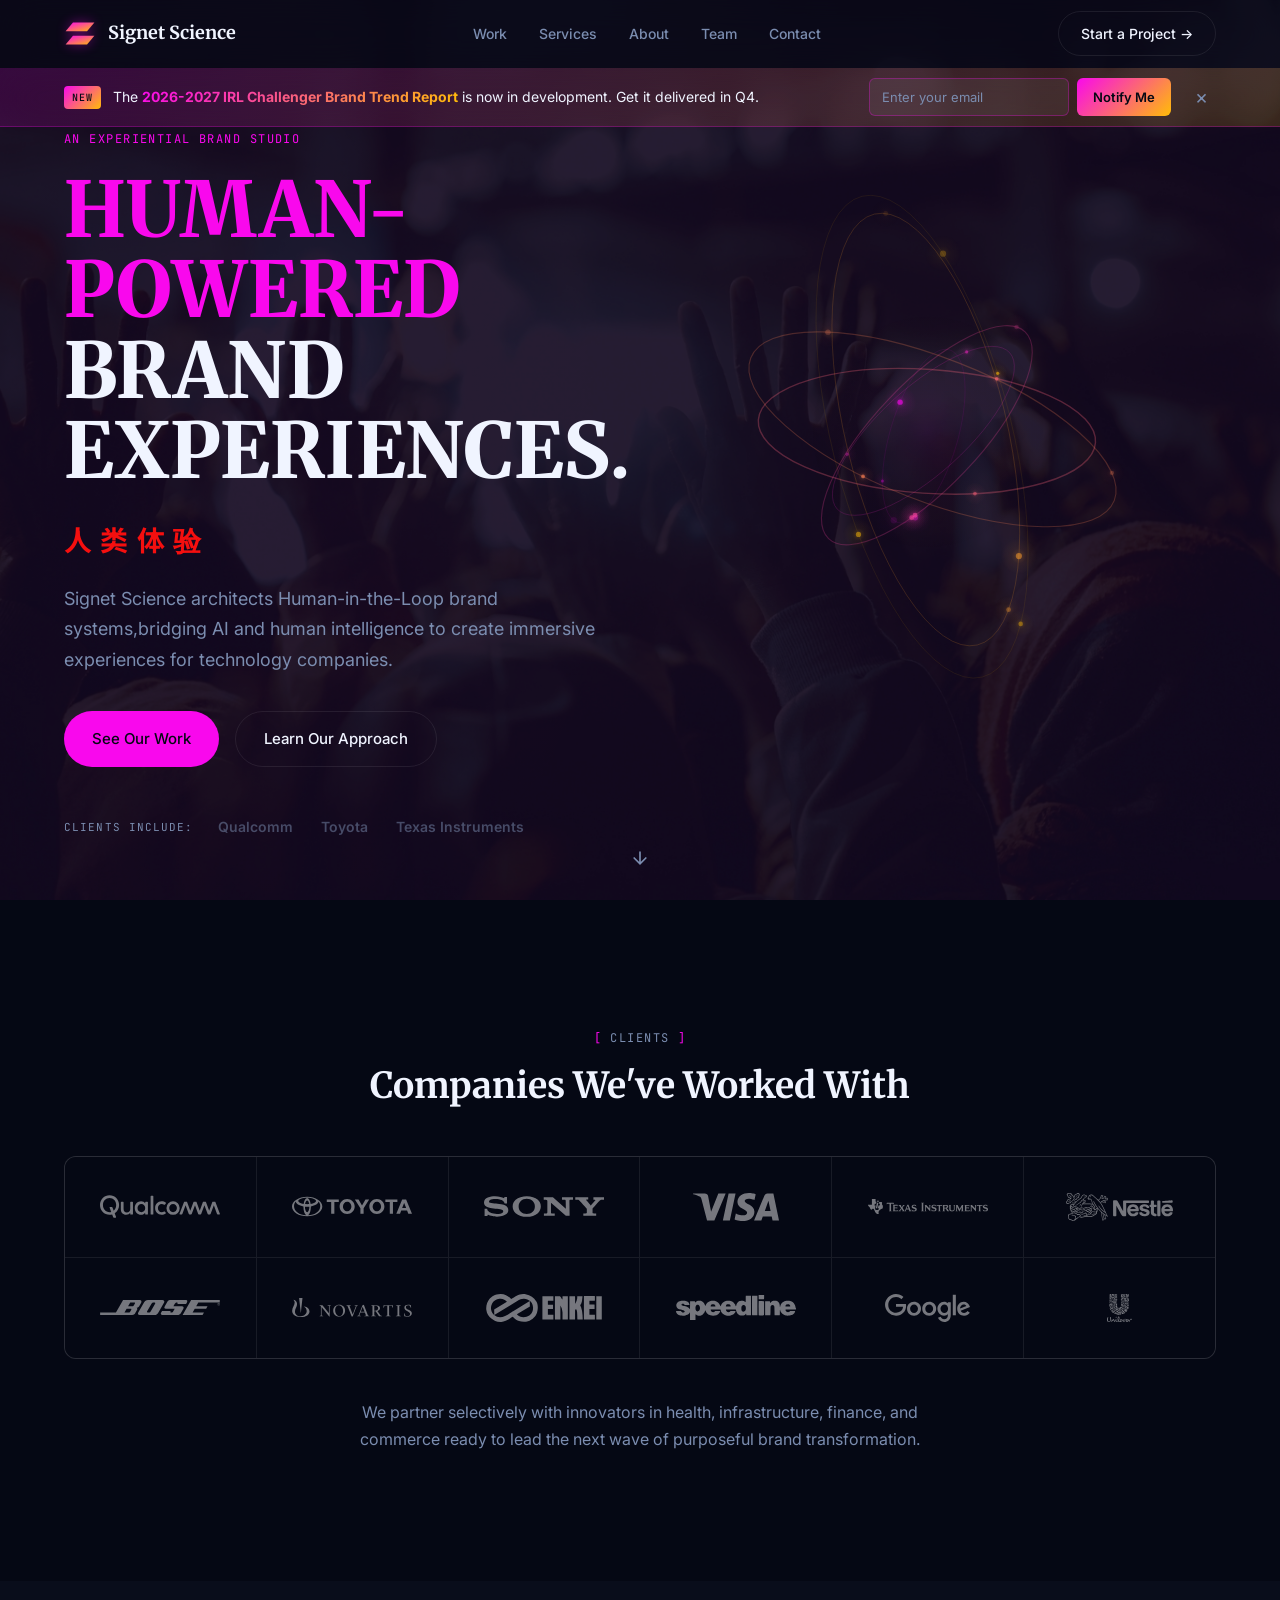
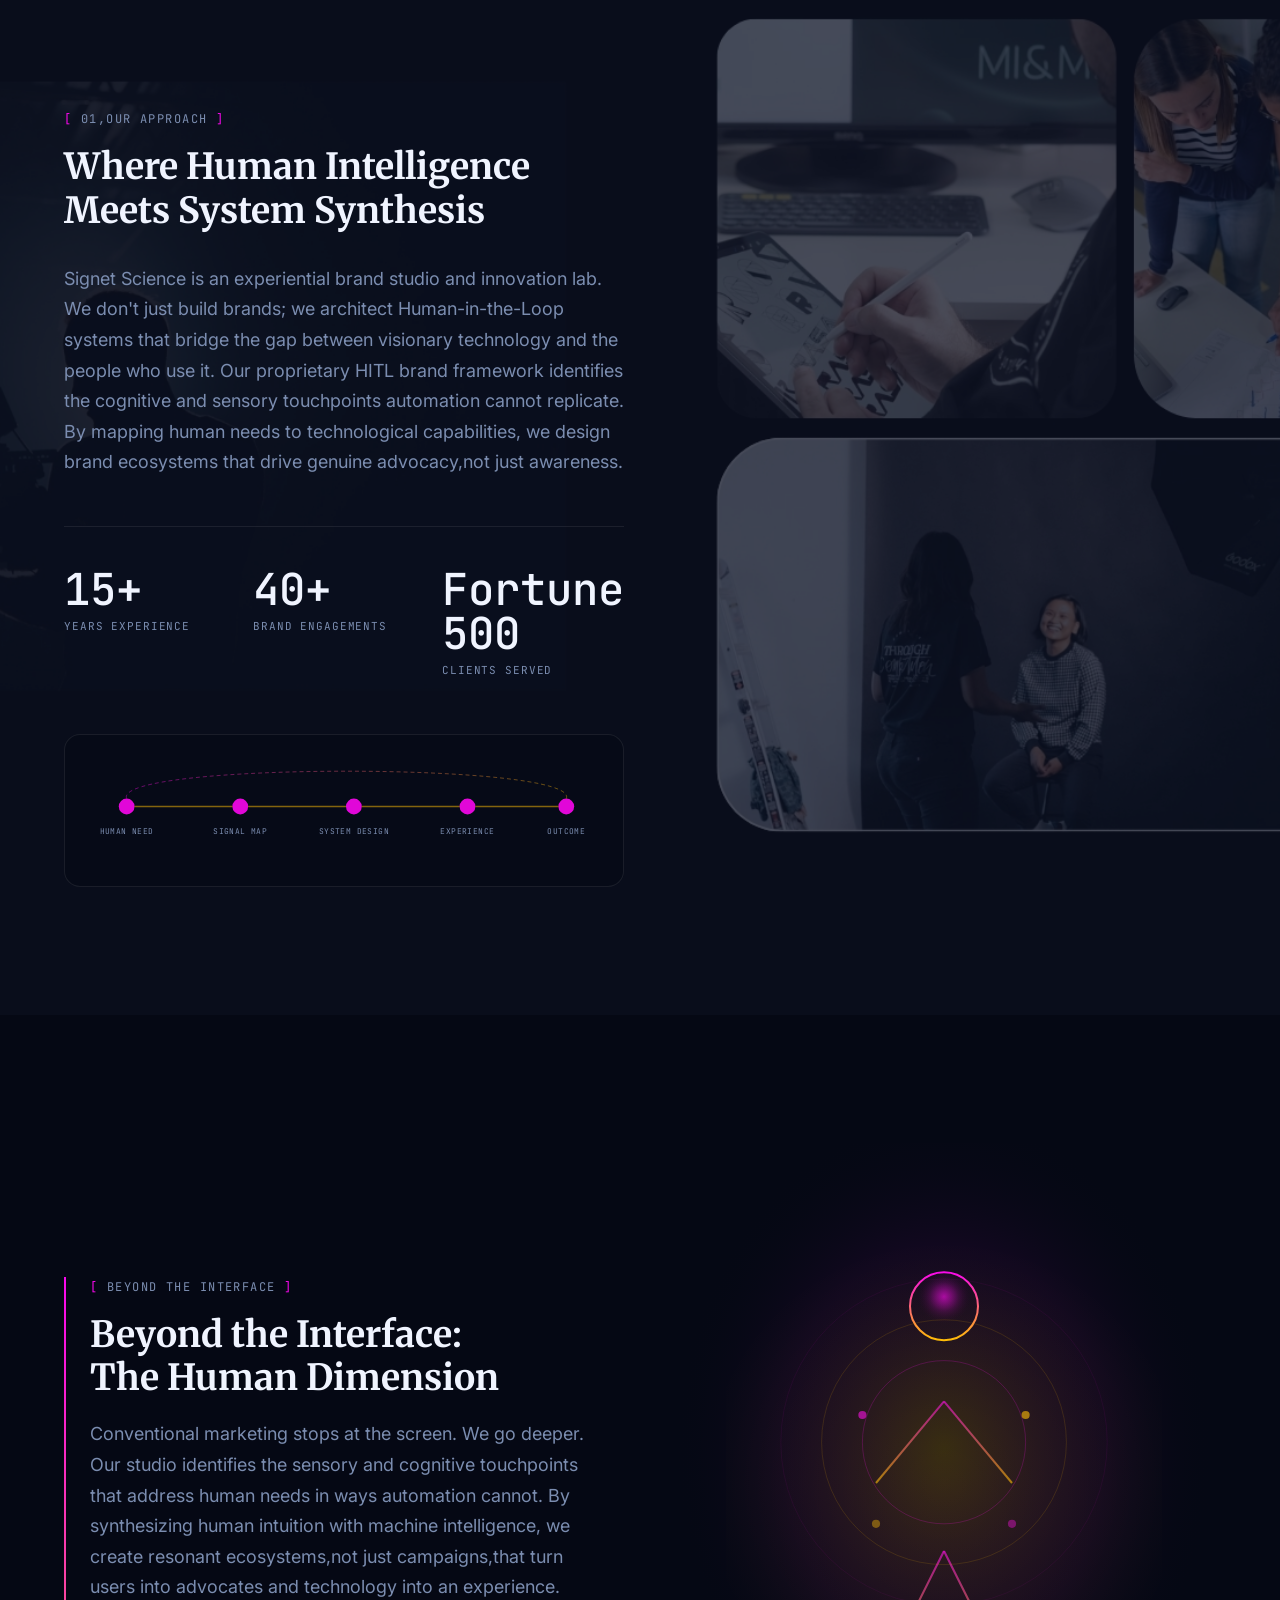
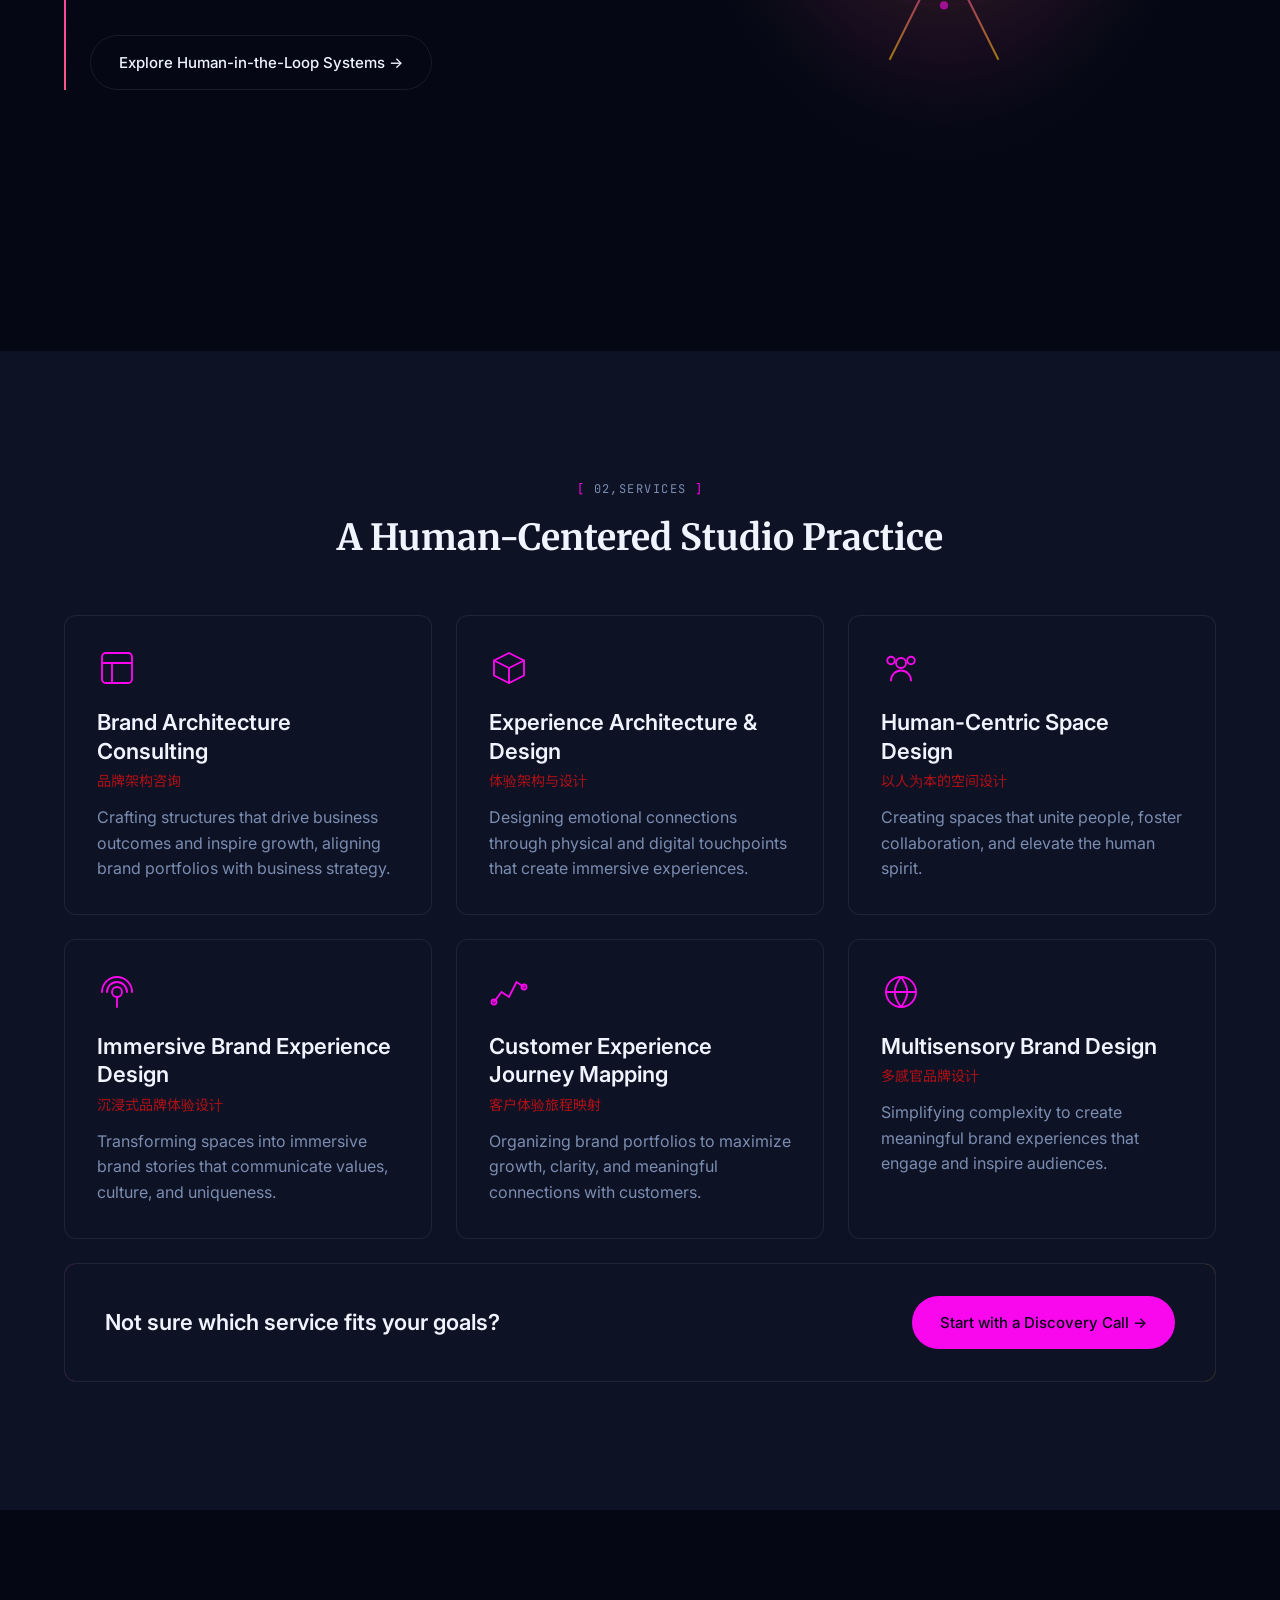
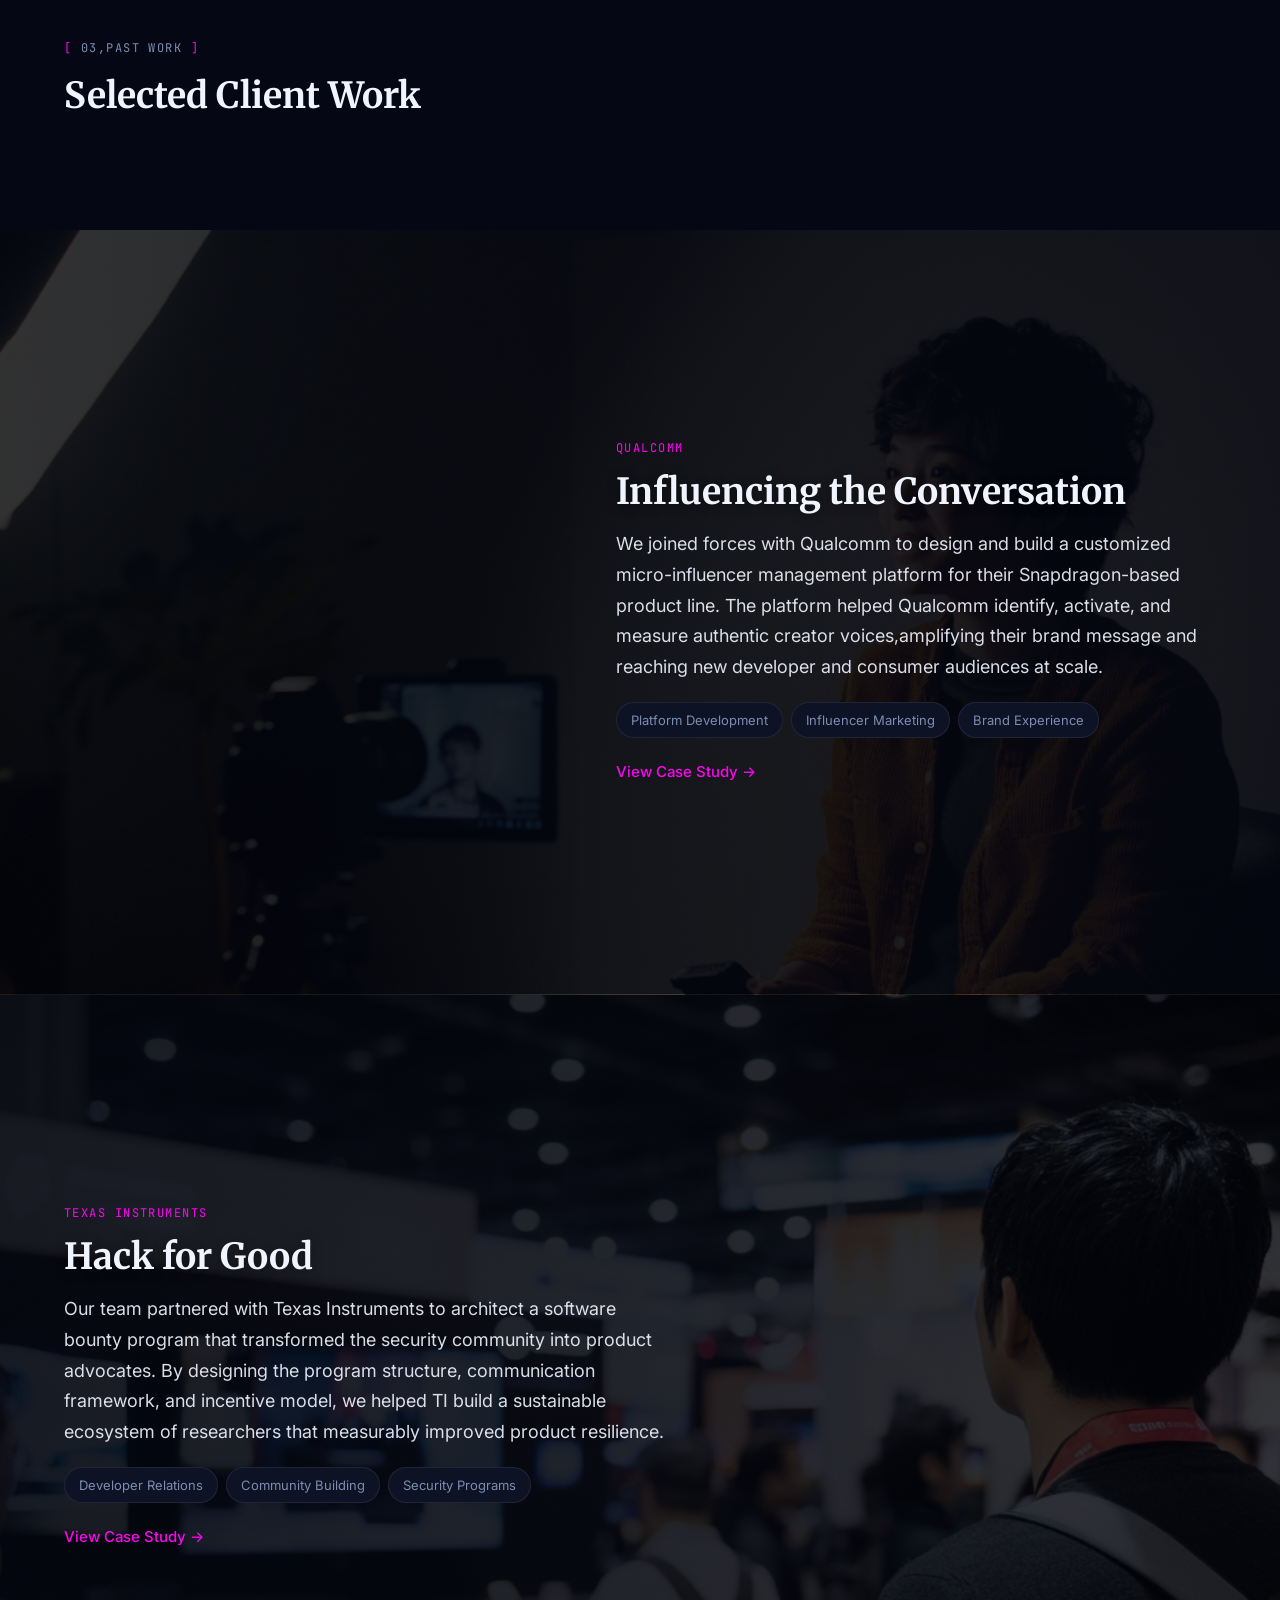
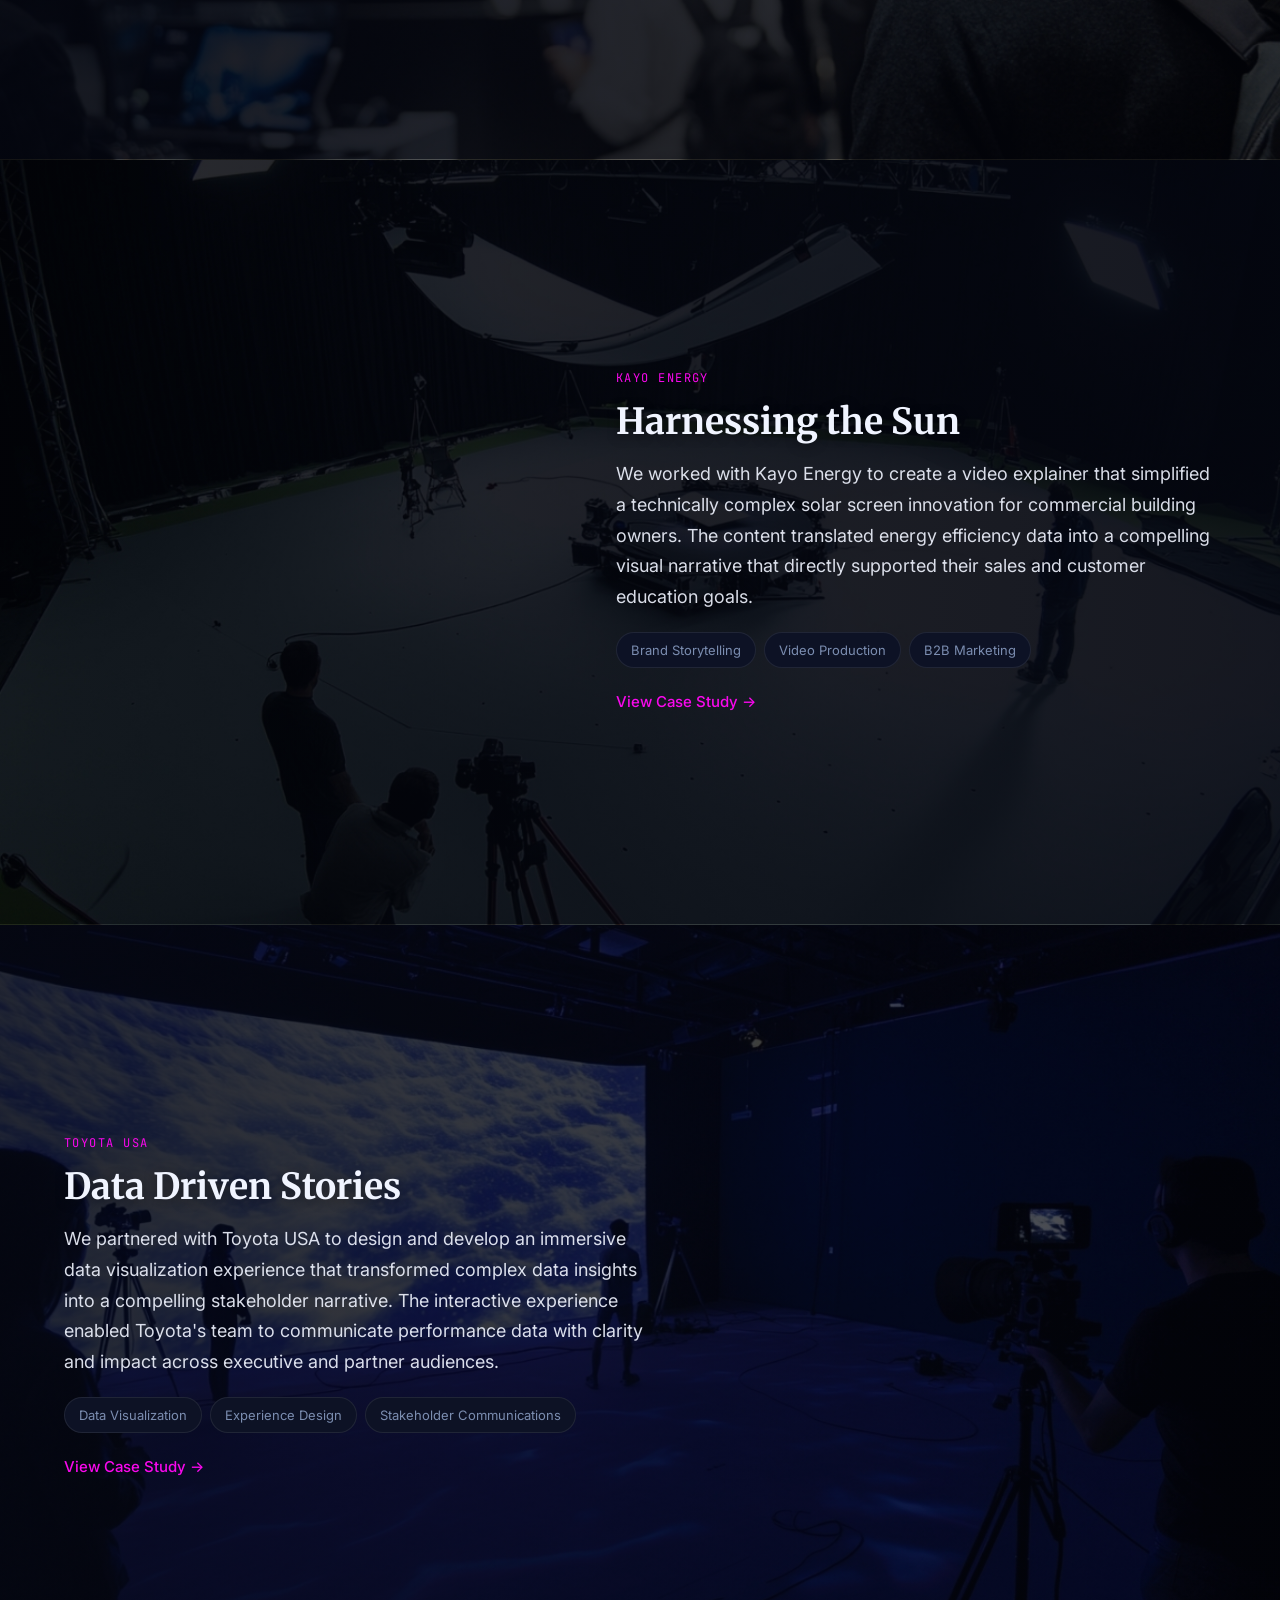
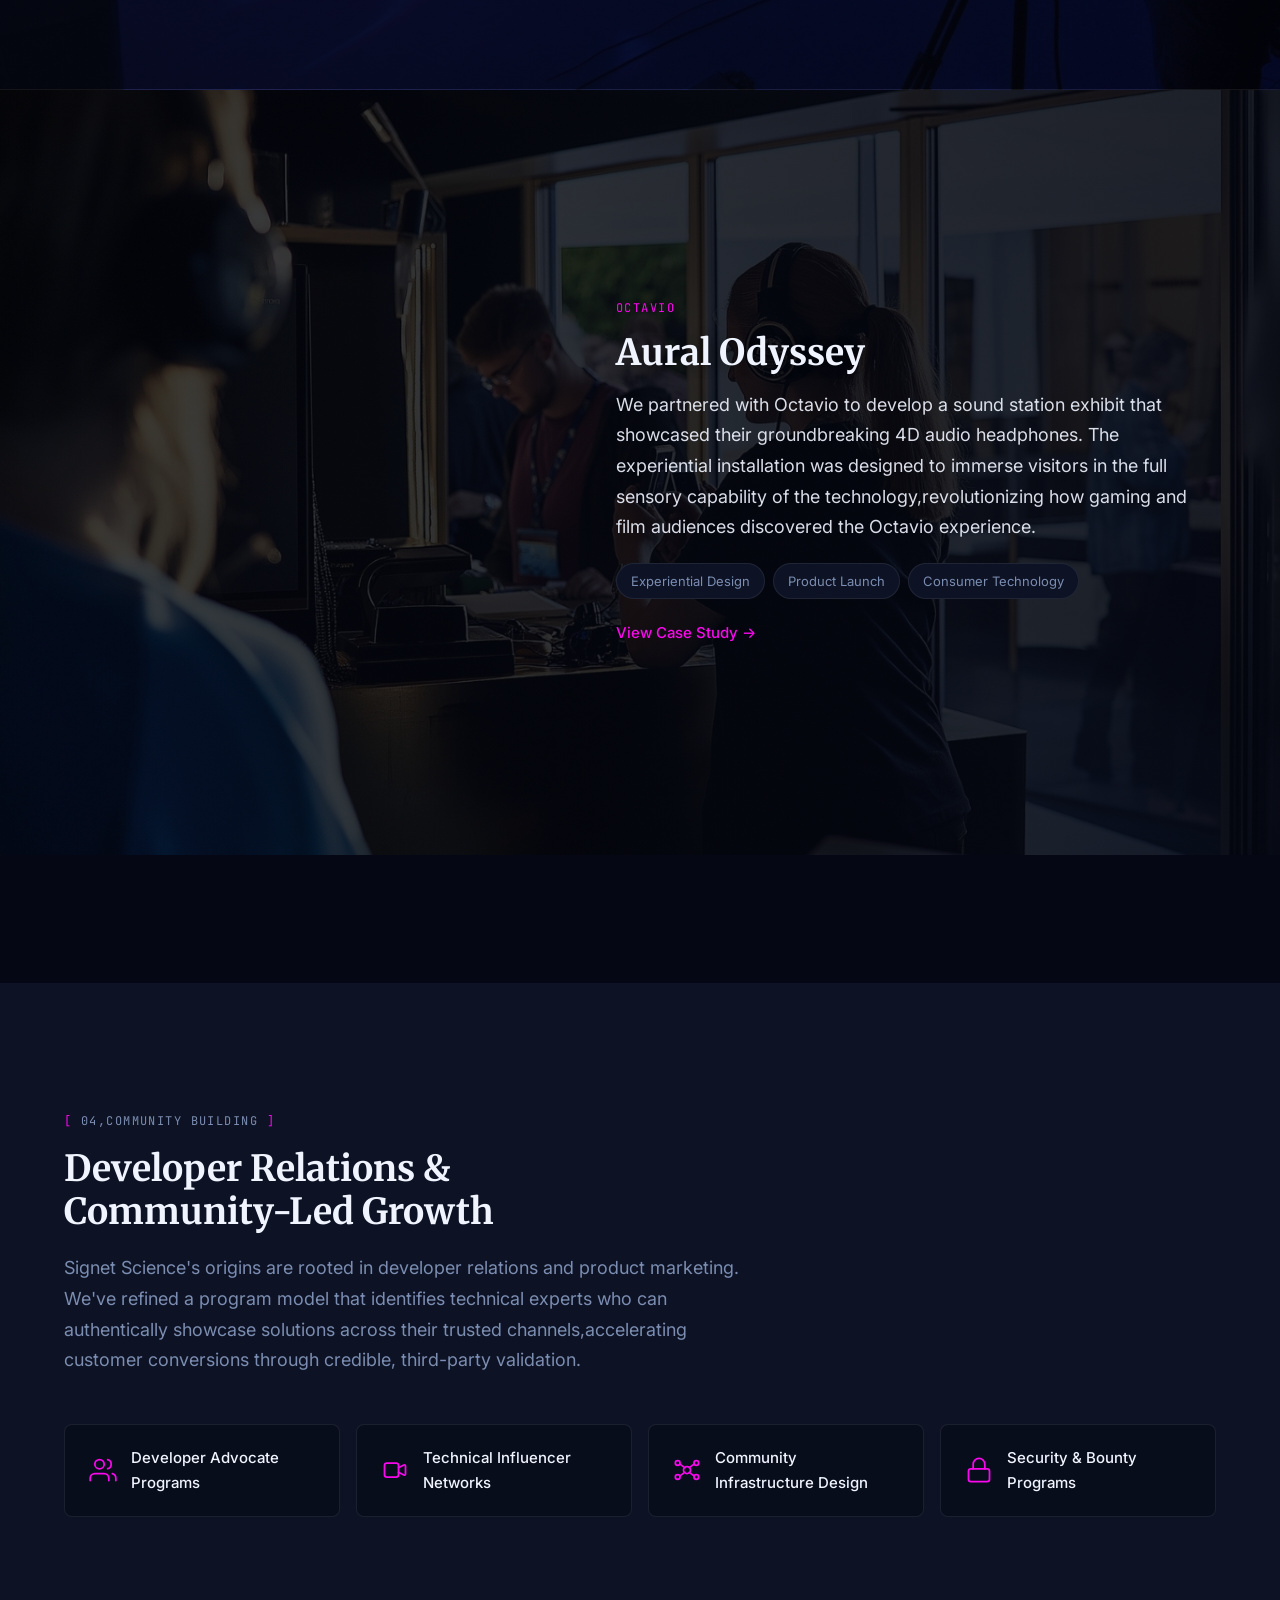
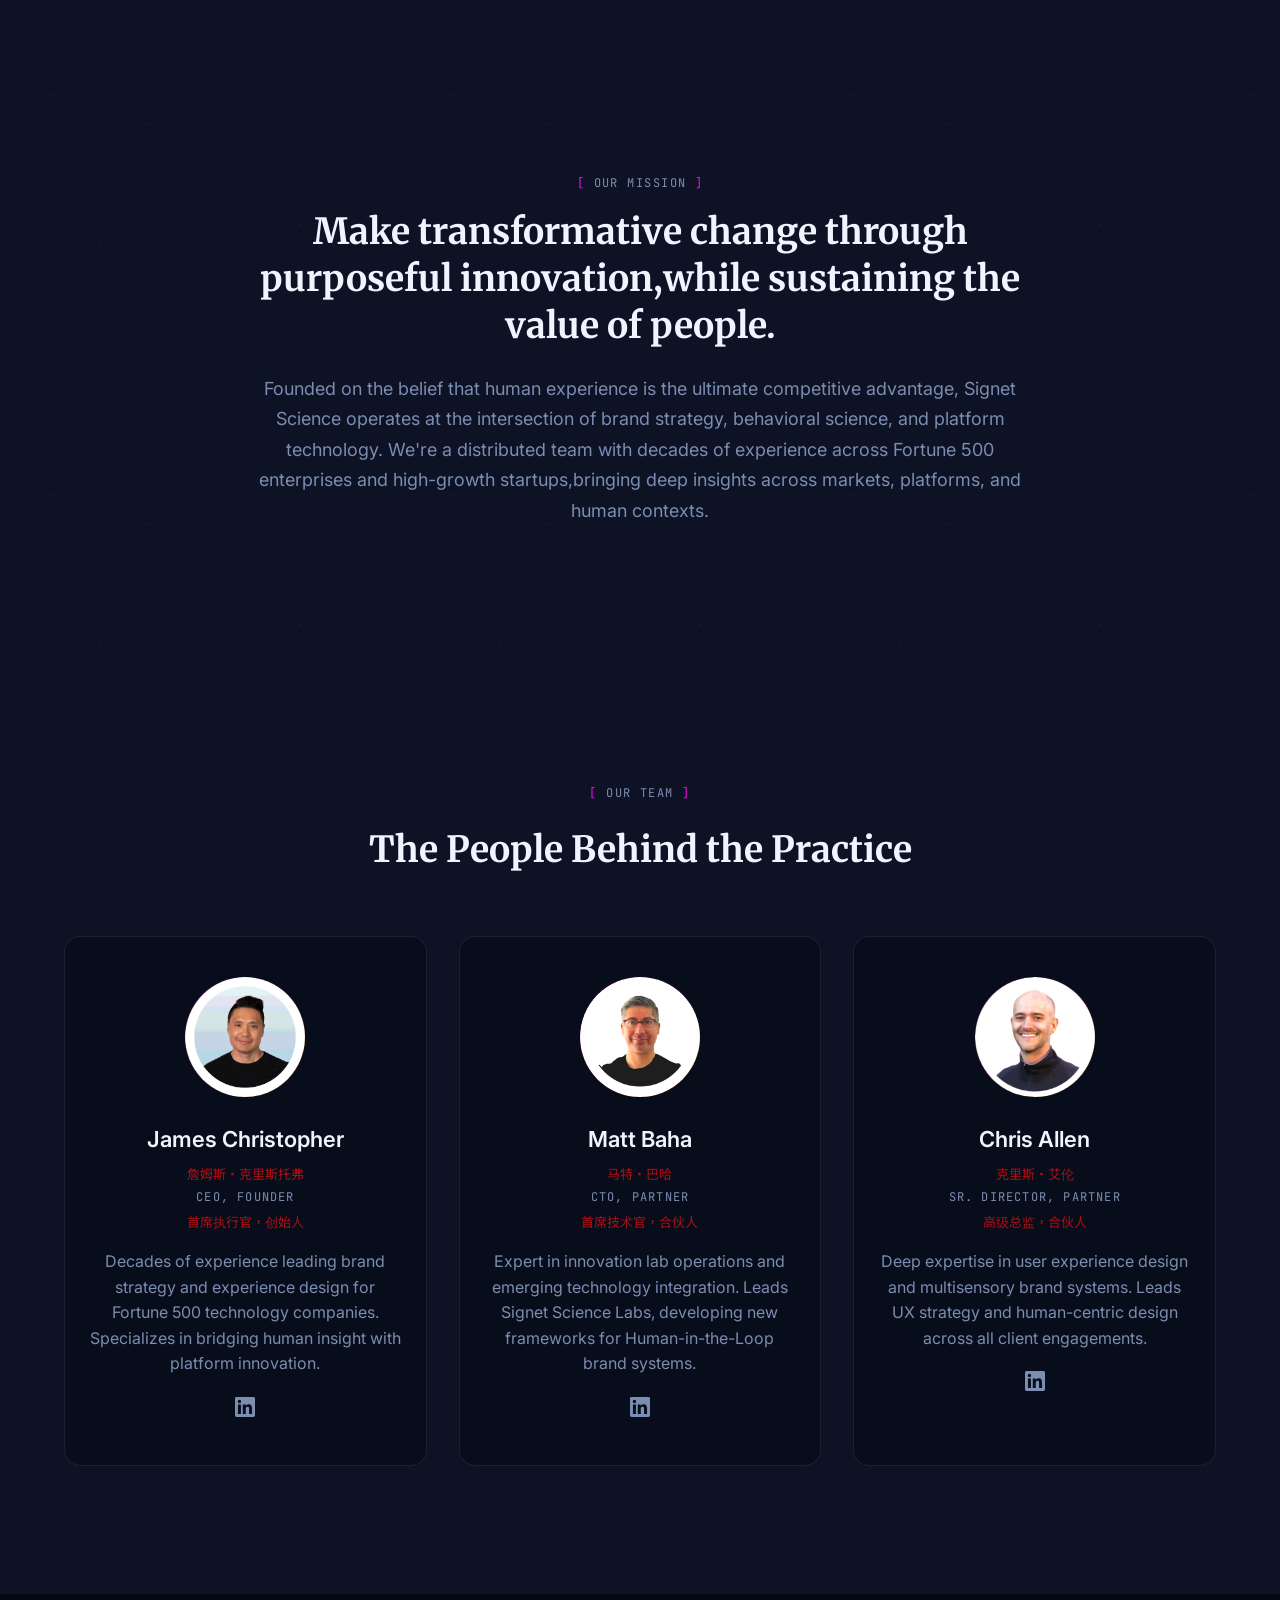
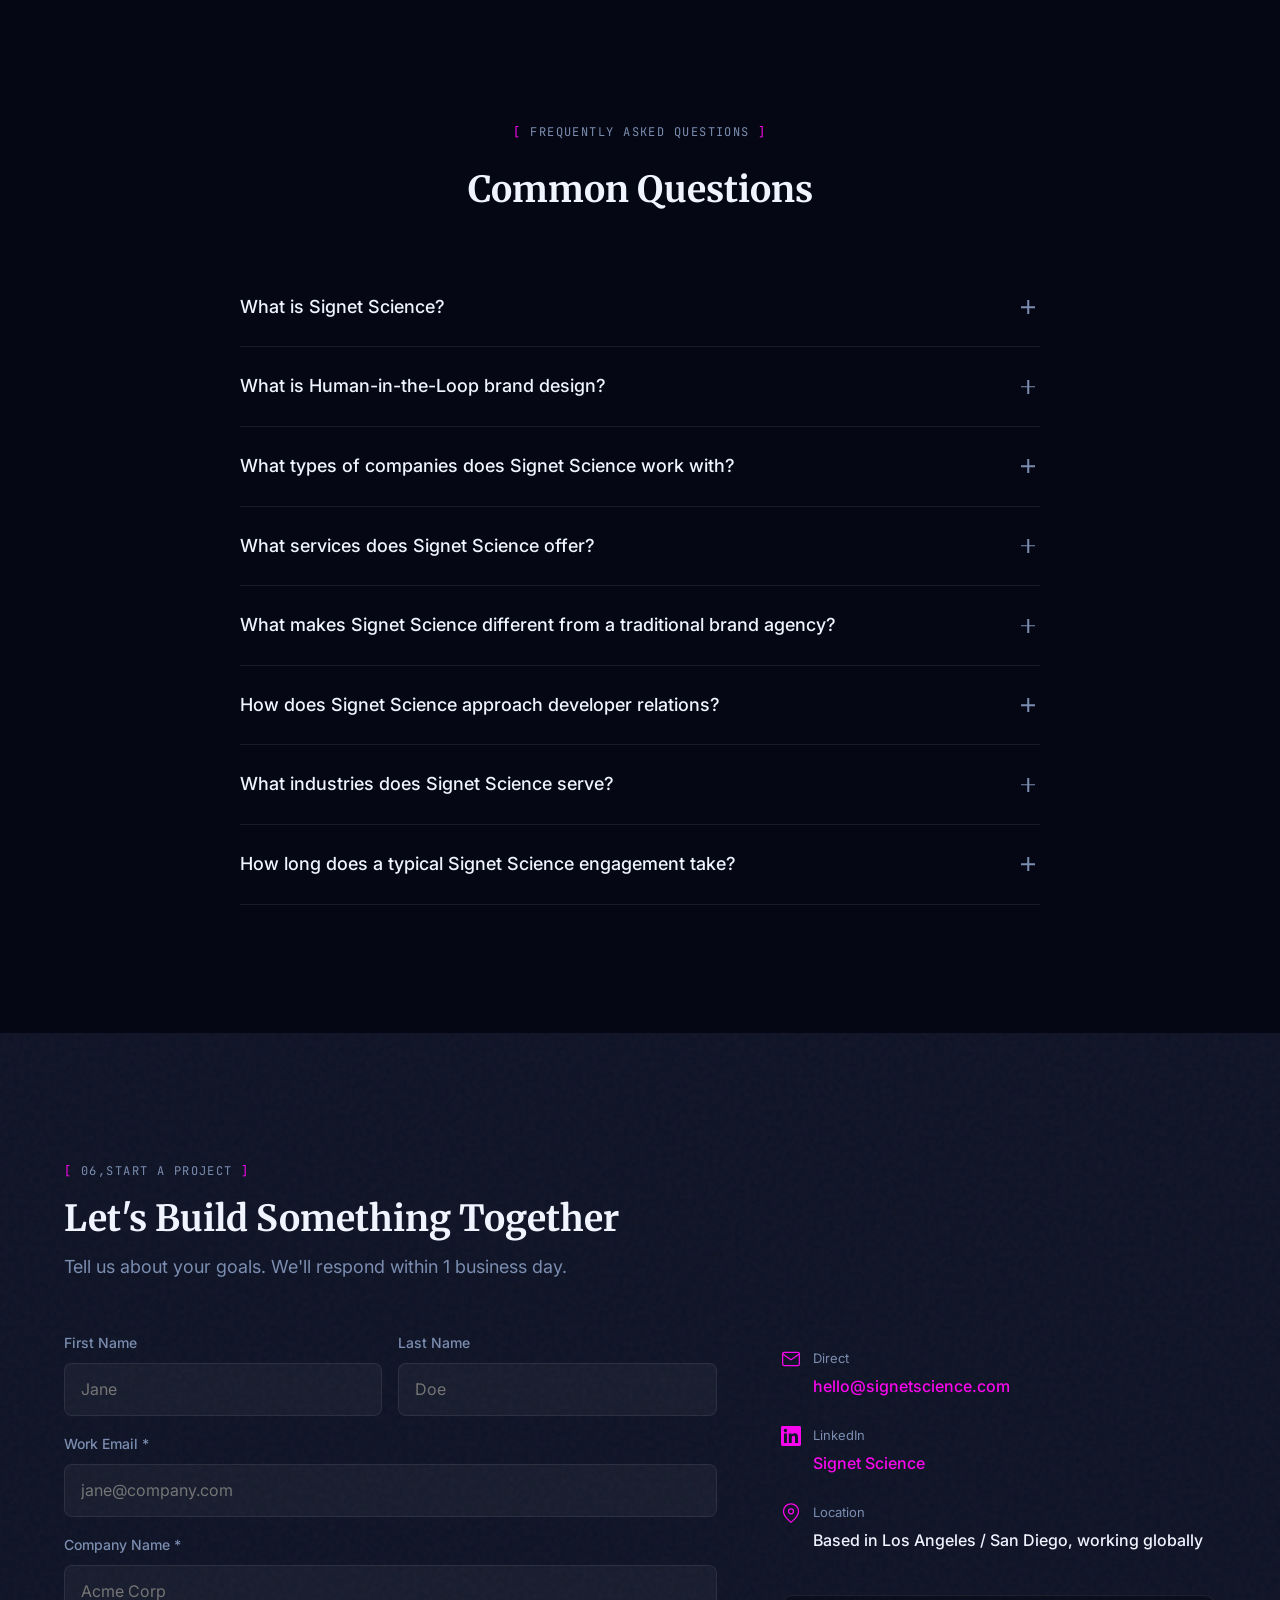
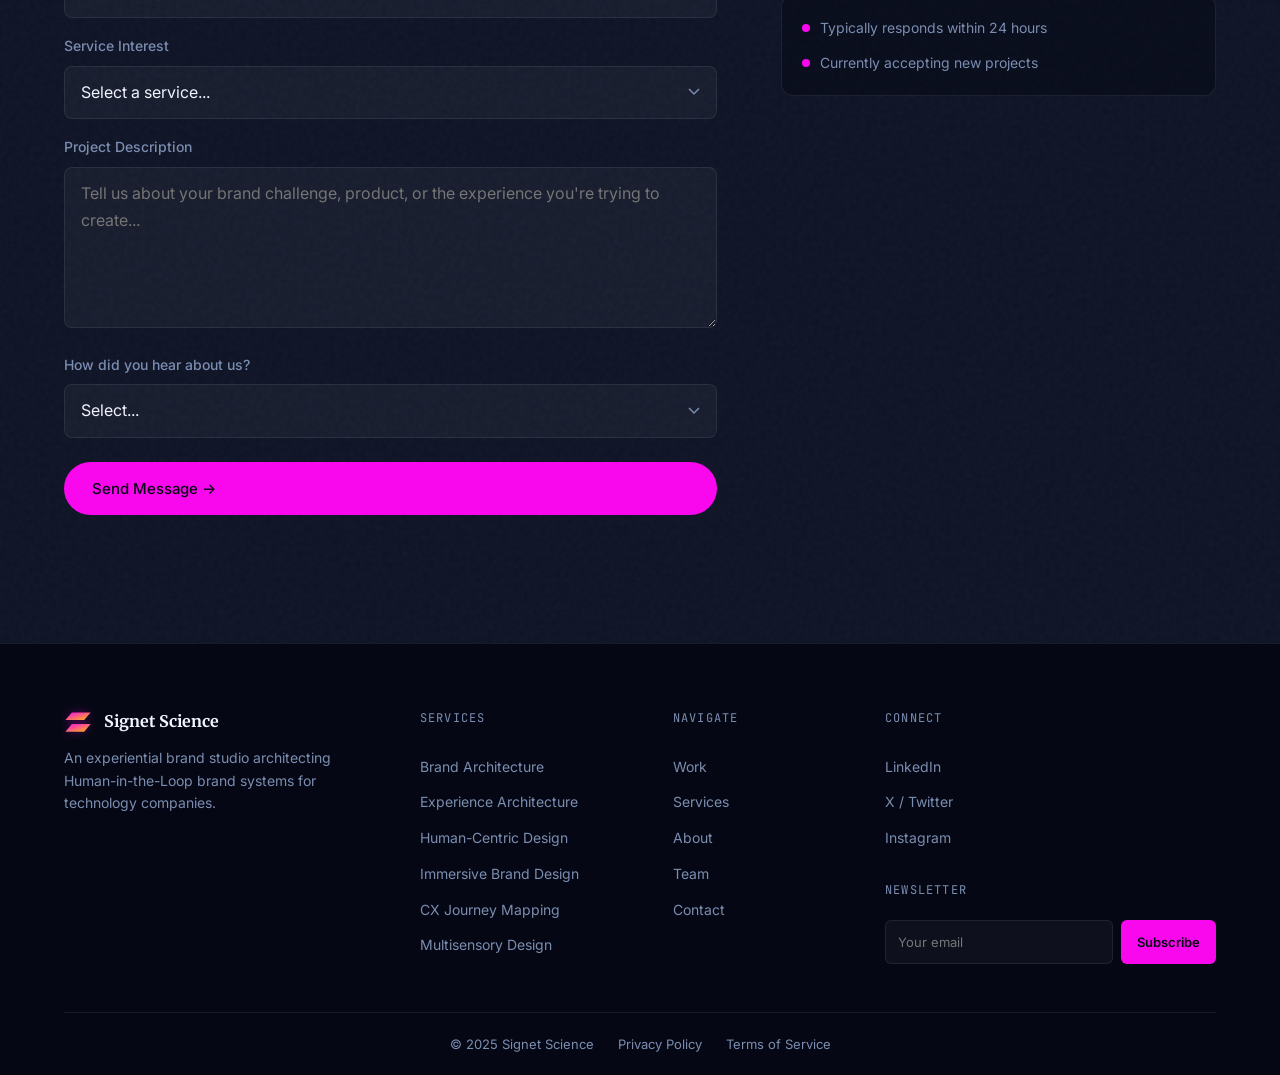
==== commit 239ba4af: "Add announcement banner, wire forms to Web3Forms - Add branded banner for 2026-2027 IRL Challenger B" ====
--- a/index.html
+++ b/index.html
@@ -253,6 +253,28 @@
   <a href="#contact" class="btn btn-primary" style="margin-top: 16px;">Start a Project &rarr;</a>
 </div>
 
+<!-- ═══════════════════════════════════════════════════════════════
+     ANNOUNCEMENT BANNER
+     ═══════════════════════════════════════════════════════════════ -->
+<div class="announcement-banner" id="announcement-banner">
+  <div class="announcement-inner">
+    <div class="announcement-content">
+      <span class="announcement-badge">NEW</span>
+      <p class="announcement-text">
+        The <strong>2026-2027 IRL Challenger Brand Trend Report</strong> is now in development. Get it delivered in Q4.
+      </p>
+    </div>
+    <form class="announcement-signup" id="report-signup">
+      <input type="hidden" name="access_key" value="71a6f32b-a57b-42cb-a74a-22220375ace8">
+      <input type="hidden" name="subject" value="New Report Signup: 2026-2027 IRL Challenger Brand Trend Report">
+      <input type="hidden" name="source" value="challenger-brand-report-2026">
+      <input type="email" placeholder="Enter your email" required class="announcement-input" name="email">
+      <button type="submit" class="announcement-btn">Notify Me</button>
+    </form>
+    <button class="announcement-close" id="announcement-close" aria-label="Dismiss banner">&times;</button>
+  </div>
+</div>
+
 <main>
 <!-- ═══════════════════════════════════════════════════════════════
      HERO
@@ -888,7 +910,9 @@
     </div>
 
     <div class="contact-grid">
-      <form id="contact-form" class="reveal" action="https://formspree.io/f/xyzgolpb" method="POST">
+      <form id="contact-form" class="reveal" action="https://api.web3forms.com/submit" method="POST">
+        <input type="hidden" name="access_key" value="71a6f32b-a57b-42cb-a74a-22220375ace8">
+        <input type="hidden" name="subject" value="New Contact: Signet Science Inquiry">
         <div class="form-row">
           <div class="form-group">
             <label for="first-name">First Name</label>
--- a/styles.css
+++ b/styles.css
@@ -119,6 +119,136 @@
 .btn-outline:hover {
   border-color: transparent;
   transform: translateY(-2px);
+}
+
+/* ═══════════════════════════════════════════════════════════════
+   ANNOUNCEMENT BANNER
+   ═══════════════════════════════════════════════════════════════ */
+.announcement-banner {
+  position: fixed;
+  top: var(--nav-height);
+  left: 0; right: 0;
+  z-index: 999;
+  background: linear-gradient(135deg, rgba(249, 8, 237, 0.15) 0%, rgba(255, 189, 7, 0.15) 100%);
+  border-bottom: 1px solid rgba(249, 8, 237, 0.25);
+  backdrop-filter: blur(20px);
+  -webkit-backdrop-filter: blur(20px);
+  transition: transform 0.4s ease, opacity 0.4s ease;
+}
+.announcement-banner.hidden {
+  transform: translateY(-100%);
+  opacity: 0;
+  pointer-events: none;
+}
+.announcement-inner {
+  max-width: 1200px;
+  margin: 0 auto;
+  padding: 10px 24px;
+  display: flex;
+  align-items: center;
+  gap: 16px;
+}
+.announcement-content {
+  display: flex;
+  align-items: center;
+  gap: 12px;
+  flex: 1;
+}
+.announcement-badge {
+  font-family: 'JetBrains Mono', monospace;
+  font-size: 10px;
+  font-weight: 500;
+  letter-spacing: 0.1em;
+  text-transform: uppercase;
+  padding: 3px 8px;
+  border-radius: 4px;
+  background: var(--gradient-brand);
+  color: #050814;
+  flex-shrink: 0;
+}
+.announcement-text {
+  font-size: 14px;
+  color: var(--color-text-primary);
+  line-height: 1.4;
+}
+.announcement-text strong {
+  background: var(--gradient-brand);
+  -webkit-background-clip: text;
+  -webkit-text-fill-color: transparent;
+  background-clip: text;
+}
+.announcement-signup {
+  display: flex;
+  gap: 8px;
+  flex-shrink: 0;
+}
+.announcement-input {
+  width: 200px;
+  padding: 7px 12px;
+  border-radius: 6px;
+  border: 1px solid rgba(249, 8, 237, 0.3);
+  background: rgba(255, 255, 255, 0.06);
+  font-size: 13px;
+  color: var(--color-text-primary);
+  font-family: 'Inter', sans-serif;
+}
+.announcement-input:focus {
+  border-color: var(--color-accent-primary);
+  box-shadow: 0 0 0 2px rgba(249, 8, 237, 0.15);
+  outline: none;
+}
+.announcement-input::placeholder {
+  color: var(--color-text-muted);
+}
+.announcement-btn {
+  padding: 7px 16px;
+  border-radius: 6px;
+  background: var(--gradient-brand);
+  color: #050814;
+  font-family: 'Inter', sans-serif;
+  font-weight: 600;
+  font-size: 13px;
+  cursor: pointer;
+  white-space: nowrap;
+  border: none;
+  transition: opacity 0.3s ease, transform 0.2s ease;
+}
+.announcement-btn:hover {
+  opacity: 0.9;
+  transform: translateY(-1px);
+}
+.announcement-close {
+  background: none;
+  border: none;
+  color: var(--color-text-muted);
+  font-size: 20px;
+  cursor: pointer;
+  padding: 4px 8px;
+  line-height: 1;
+  transition: color 0.2s;
+  flex-shrink: 0;
+}
+.announcement-close:hover {
+  color: var(--color-text-primary);
+}
+
+@media (max-width: 768px) {
+  .announcement-inner {
+    flex-wrap: wrap;
+    padding: 12px 16px;
+    gap: 10px;
+  }
+  .announcement-content { flex-basis: calc(100% - 40px); }
+  .announcement-signup {
+    flex-basis: 100%;
+  }
+  .announcement-input { flex: 1; width: auto; }
+  .announcement-close {
+    position: absolute;
+    top: 8px;
+    right: 8px;
+  }
+  .announcement-banner { position: relative; }
 }
 
 /* ═══════════════════════════════════════════════════════════════
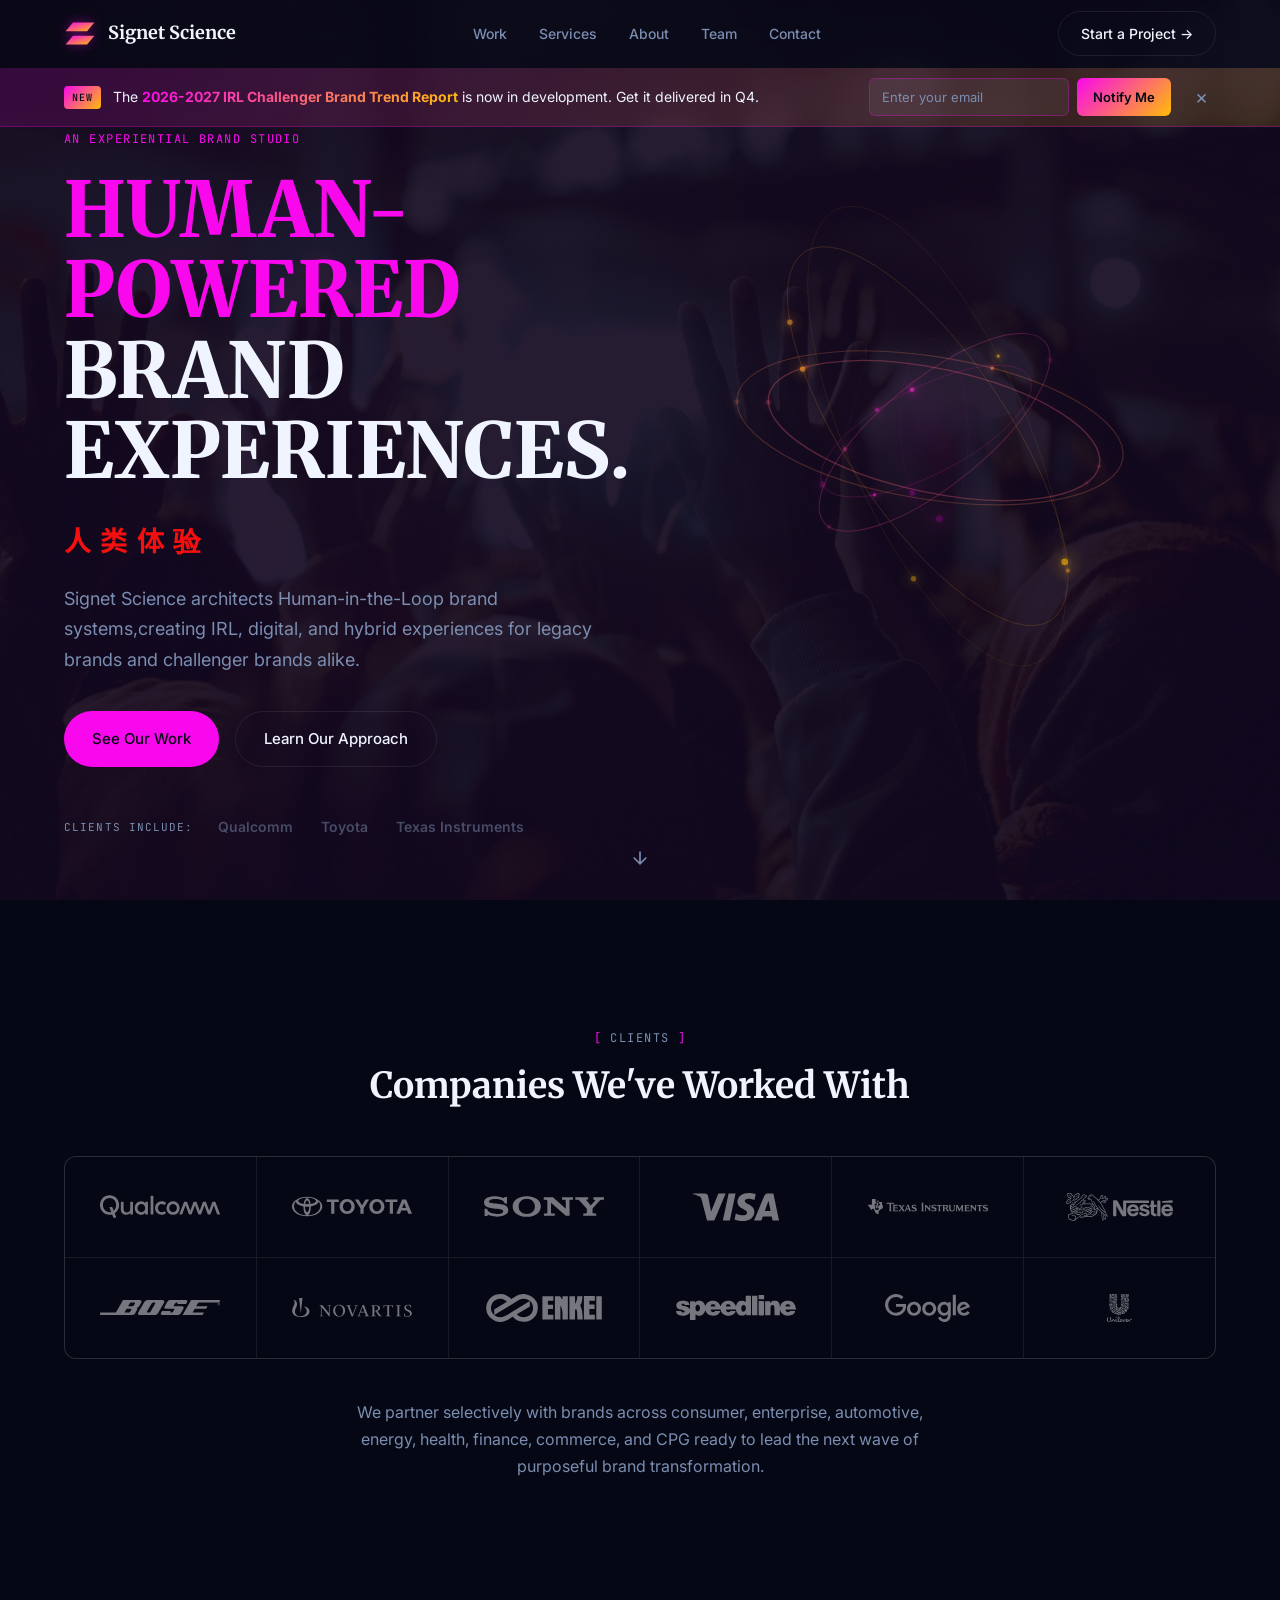
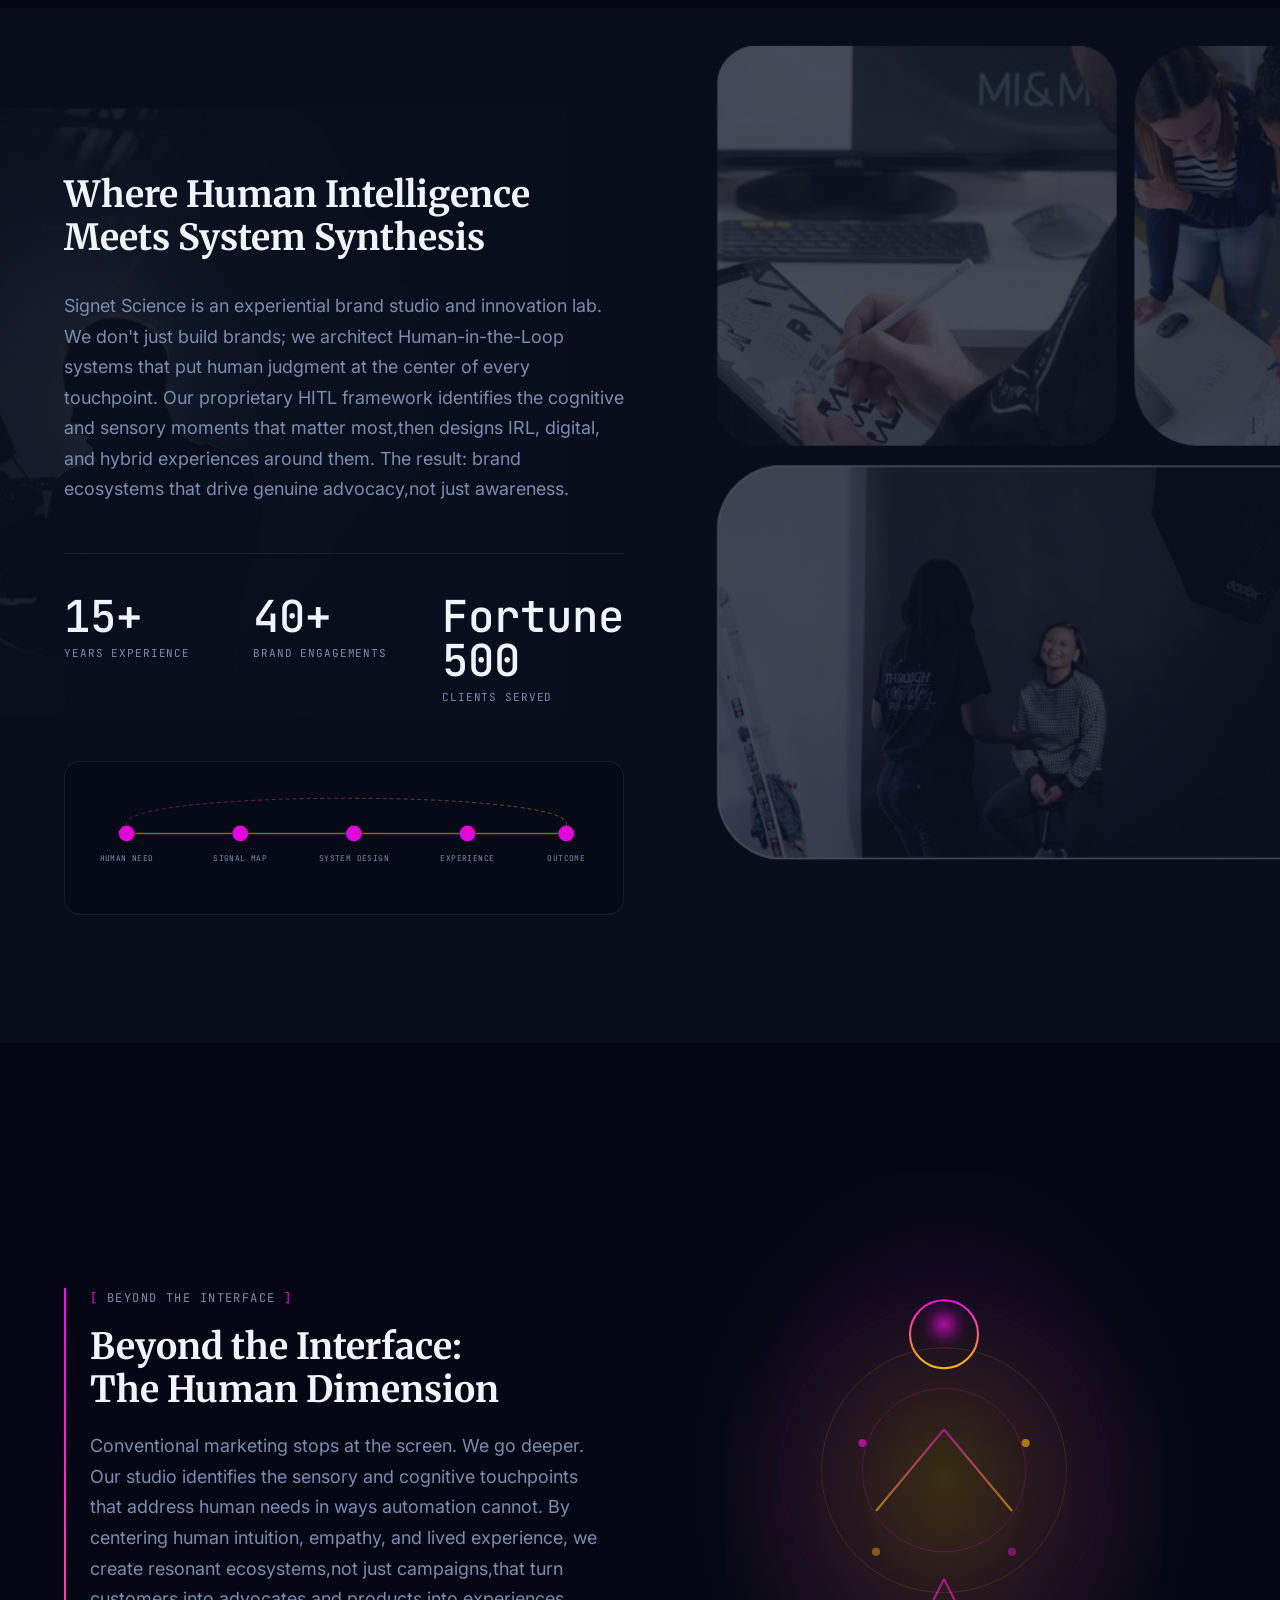
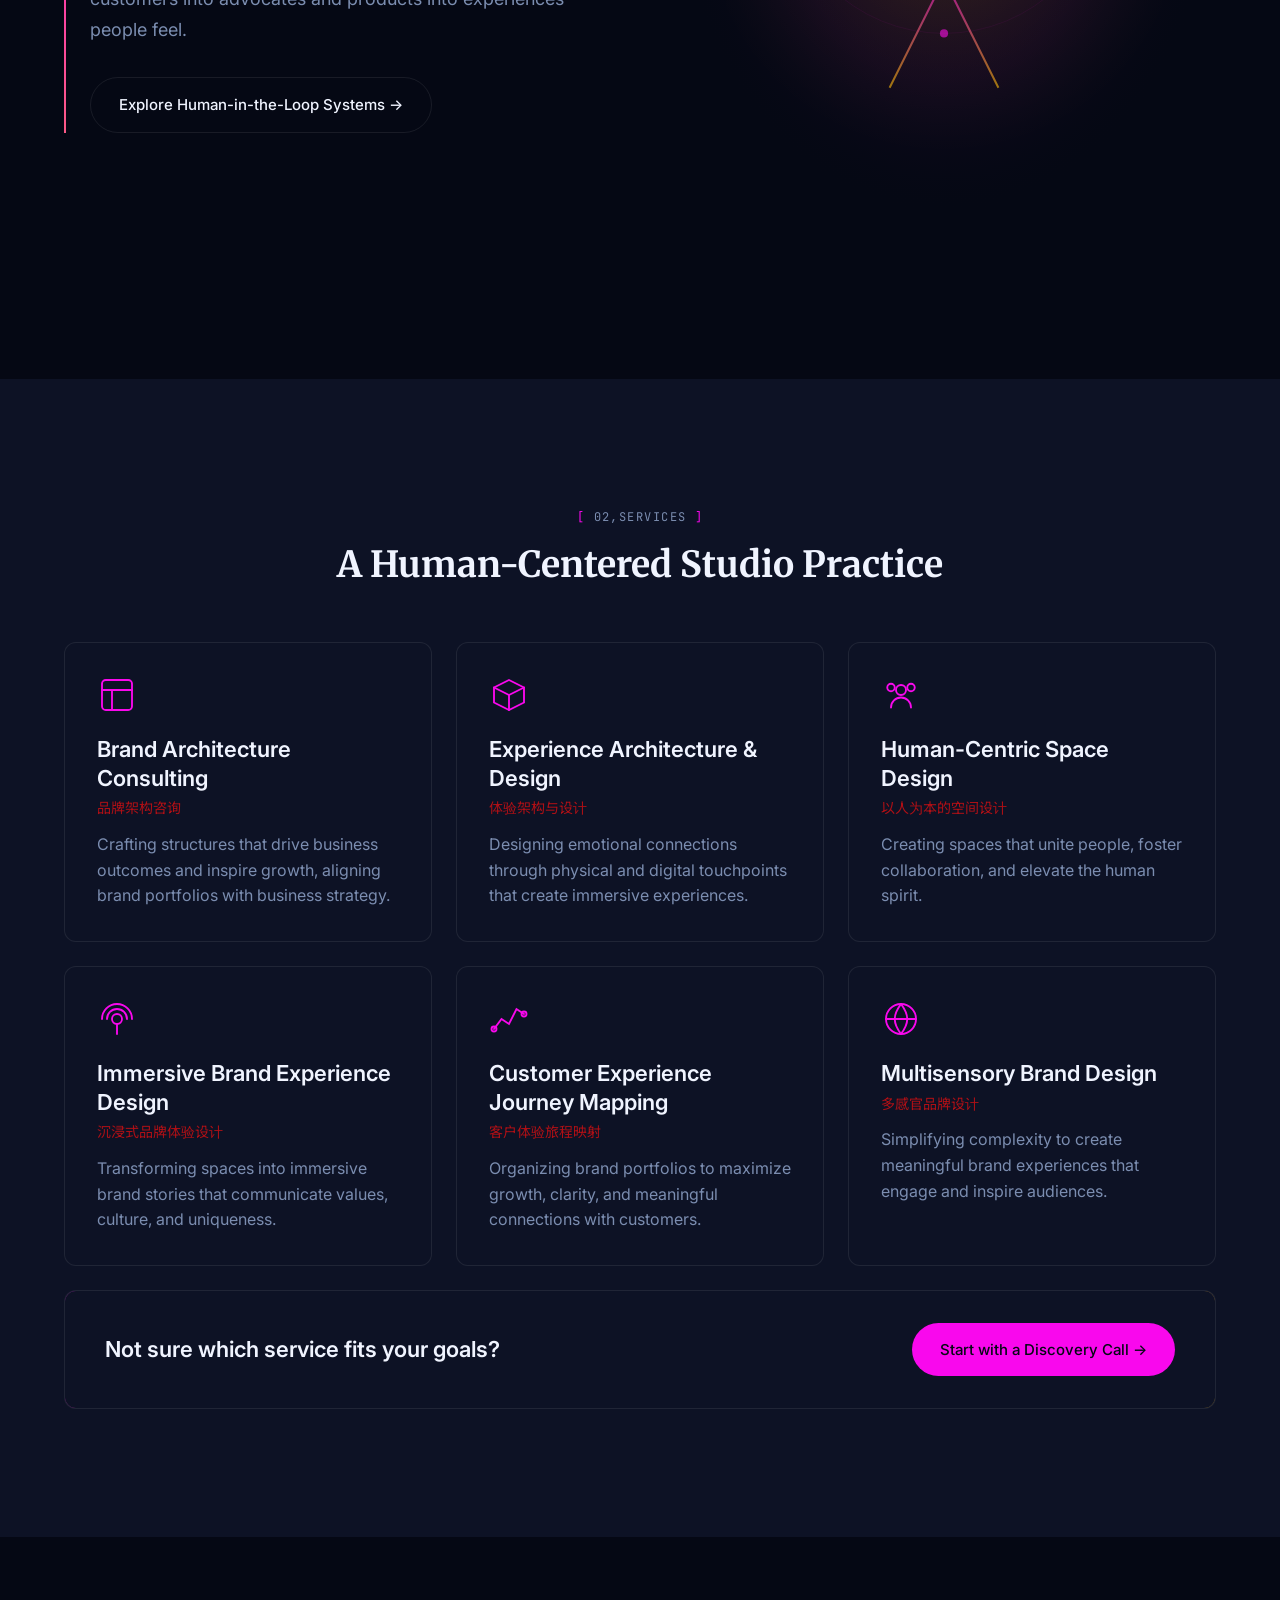
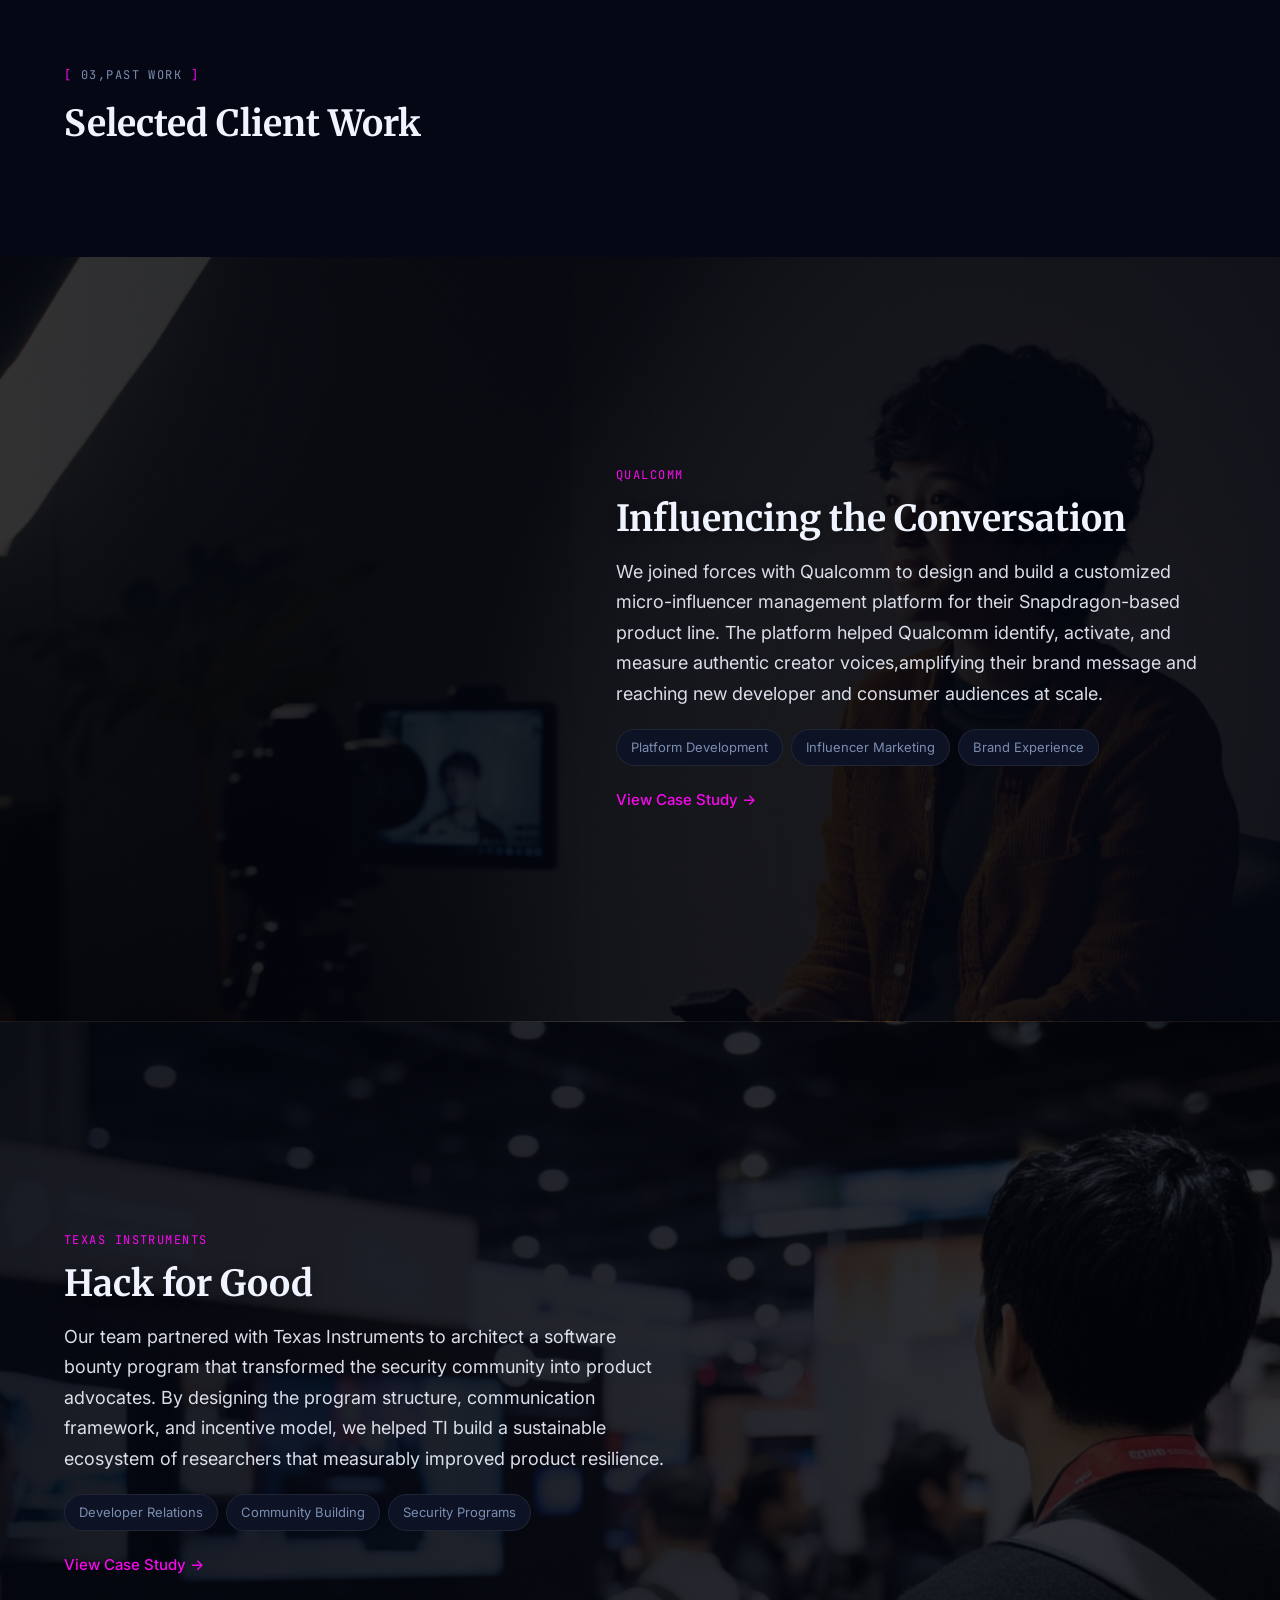
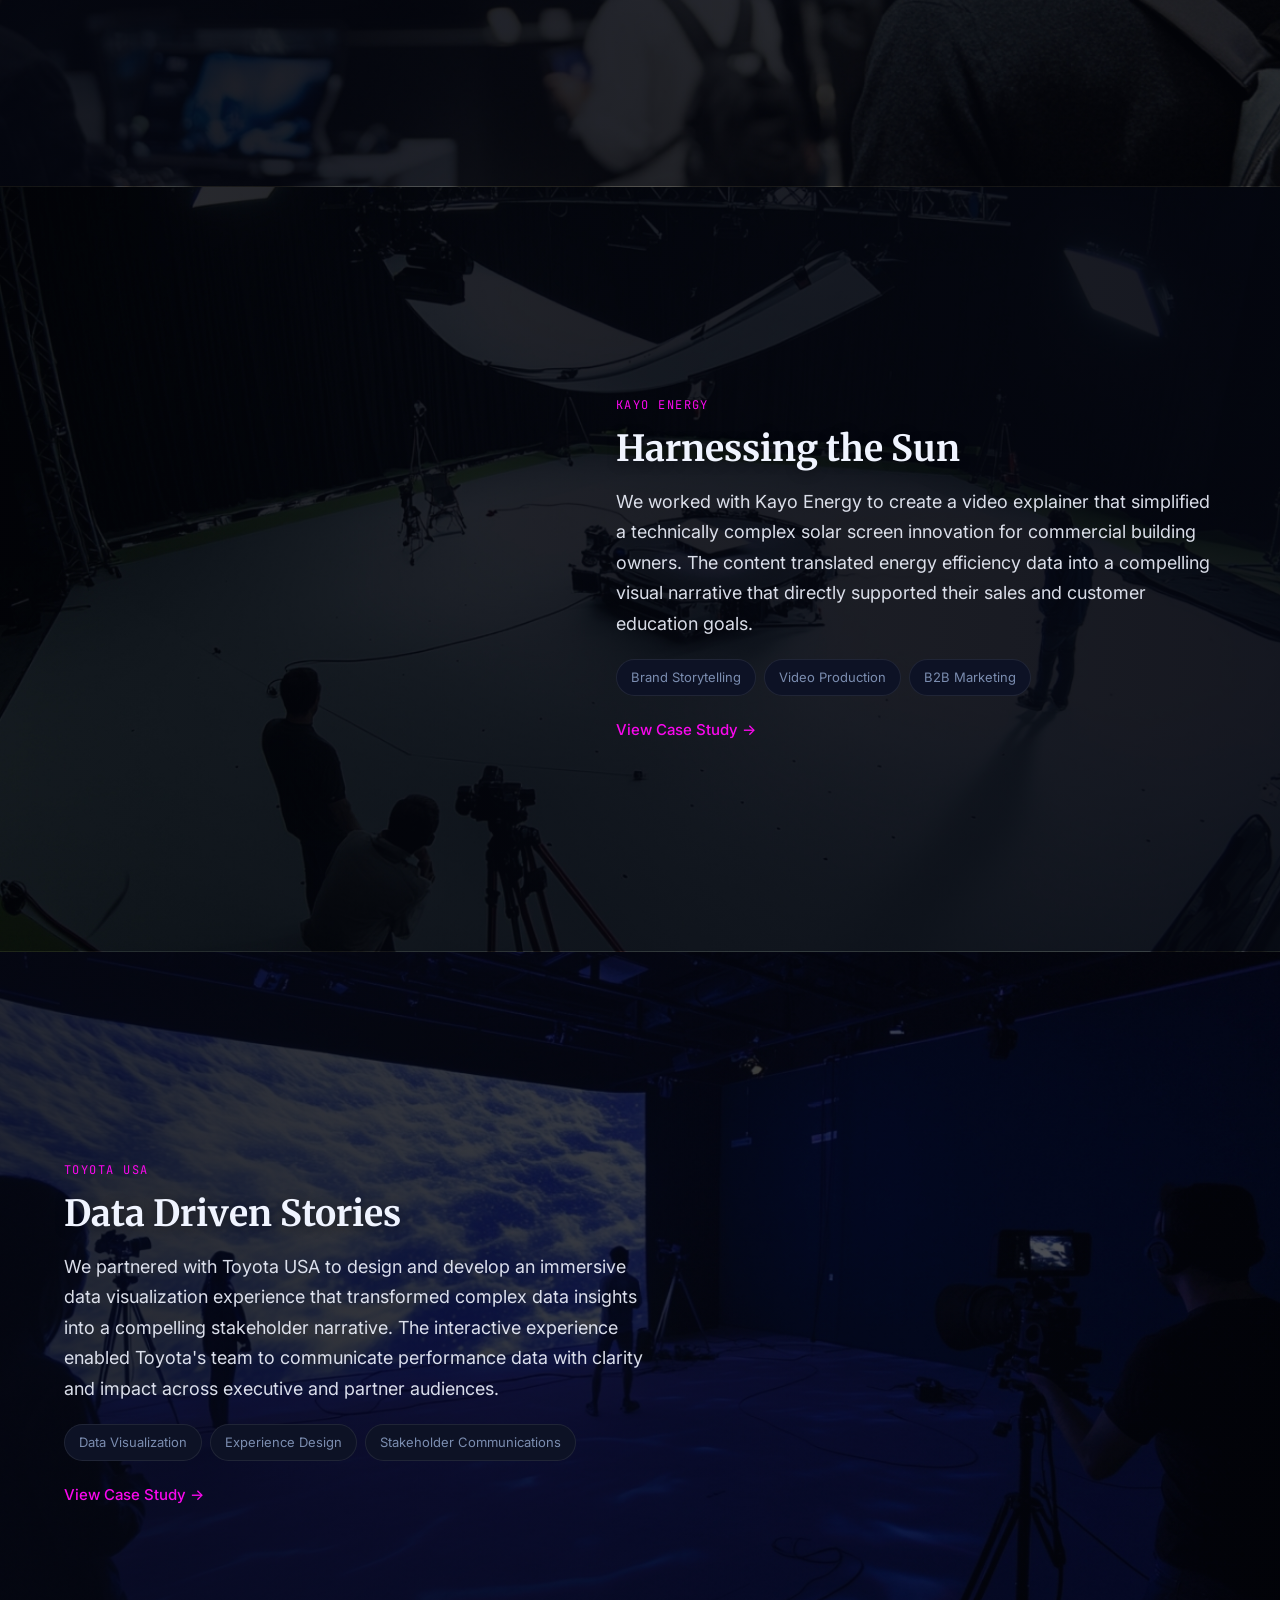
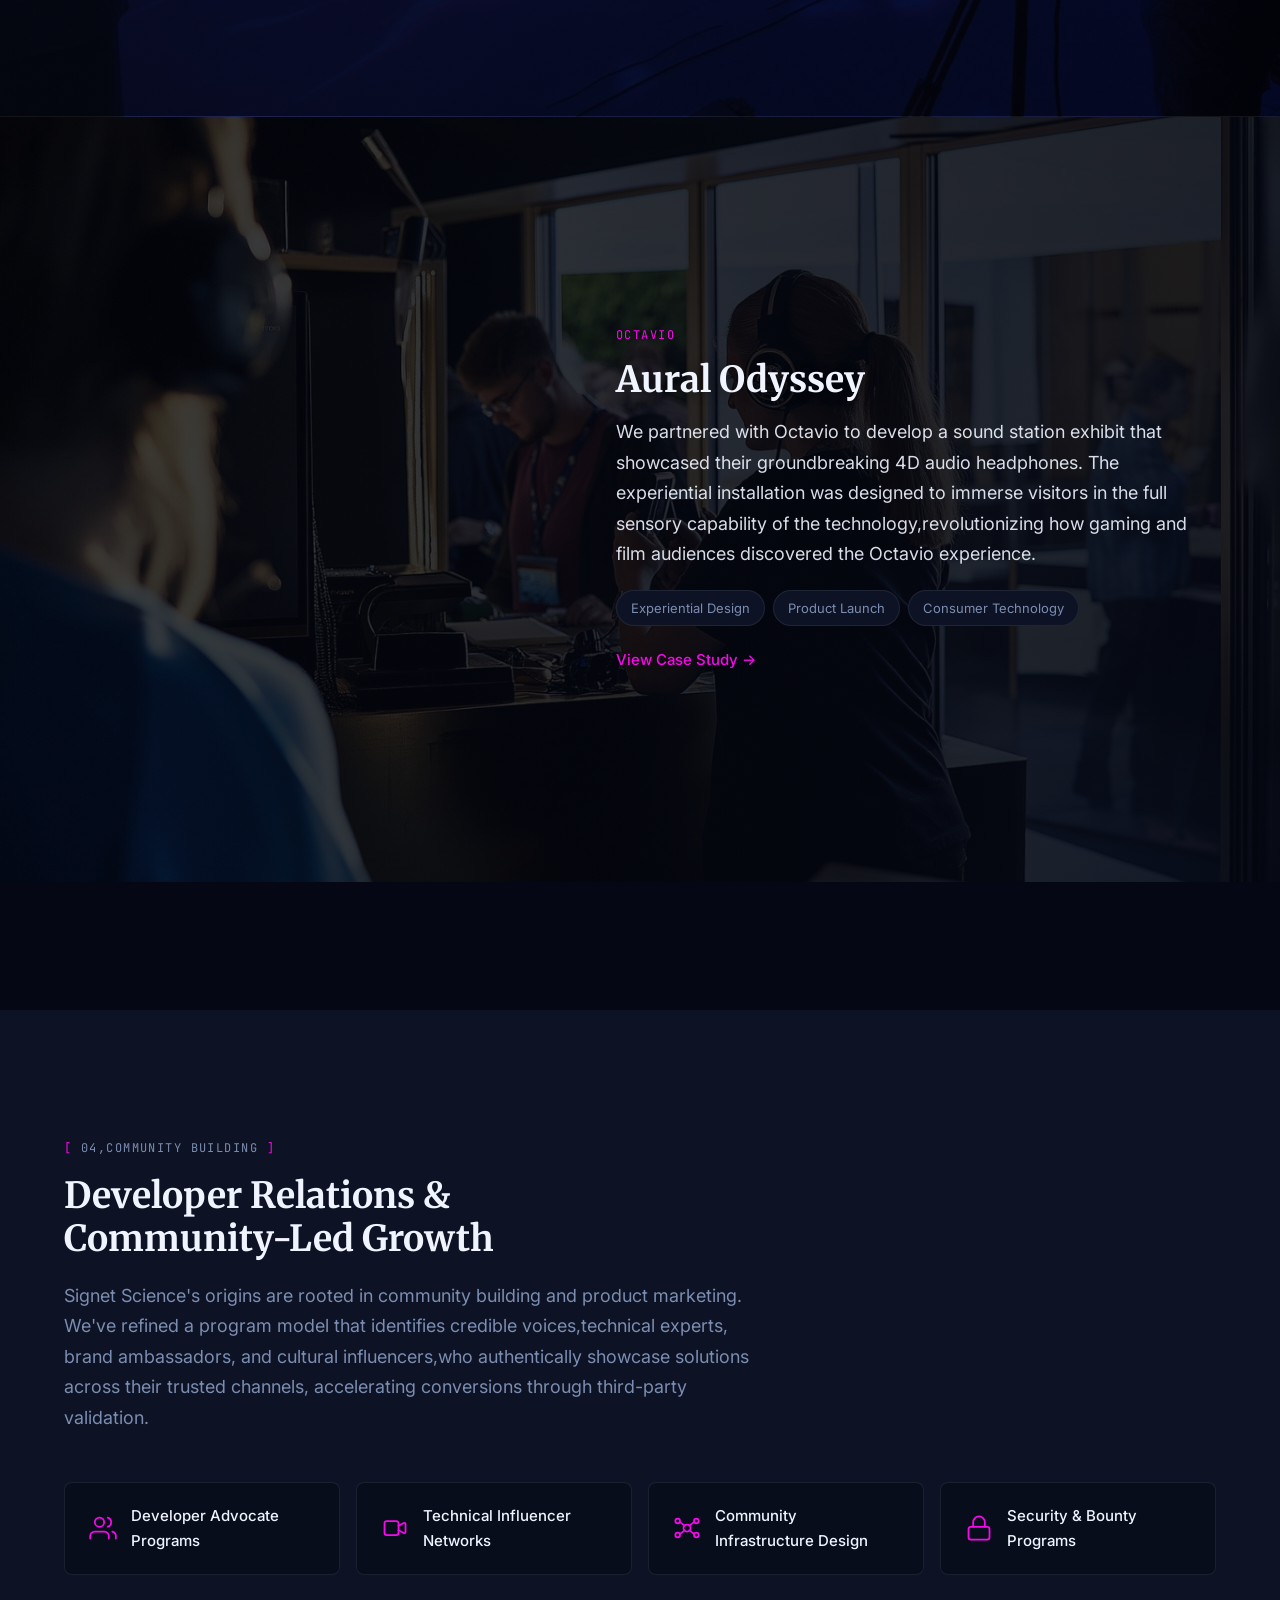
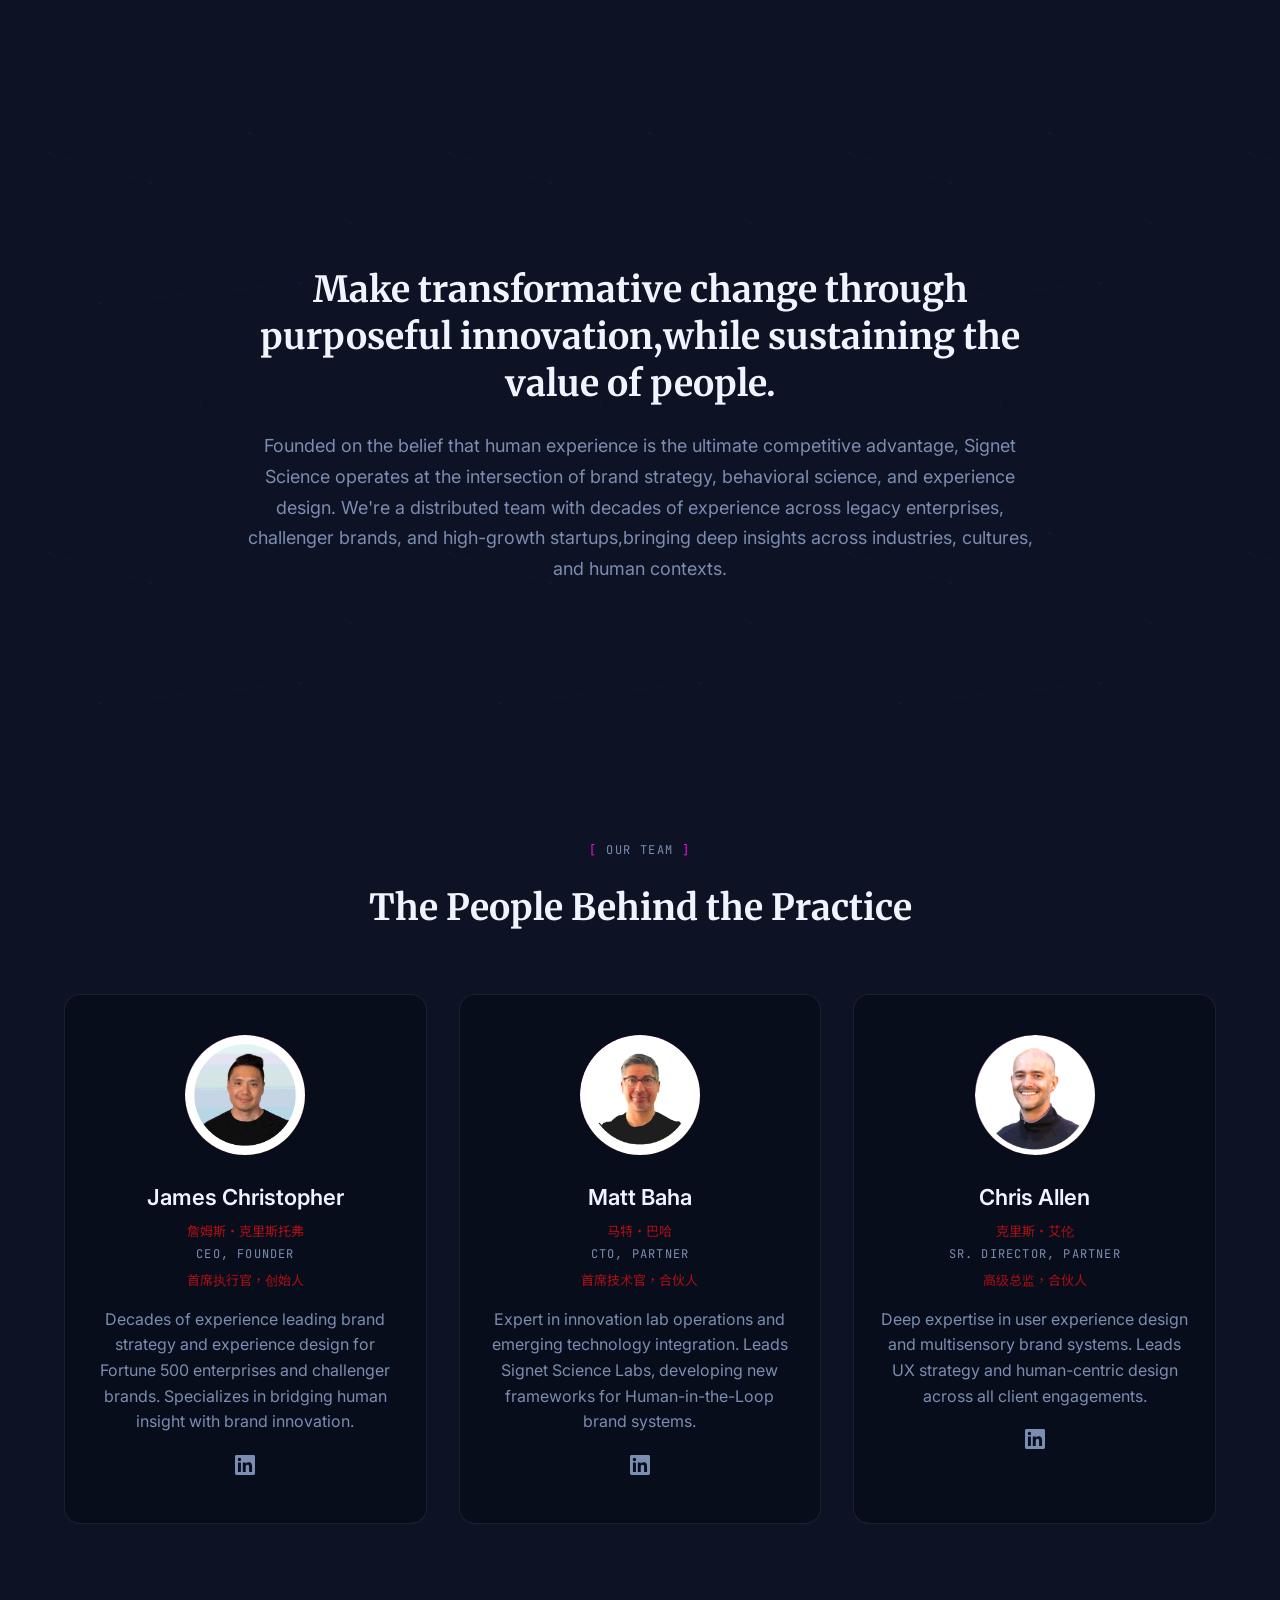
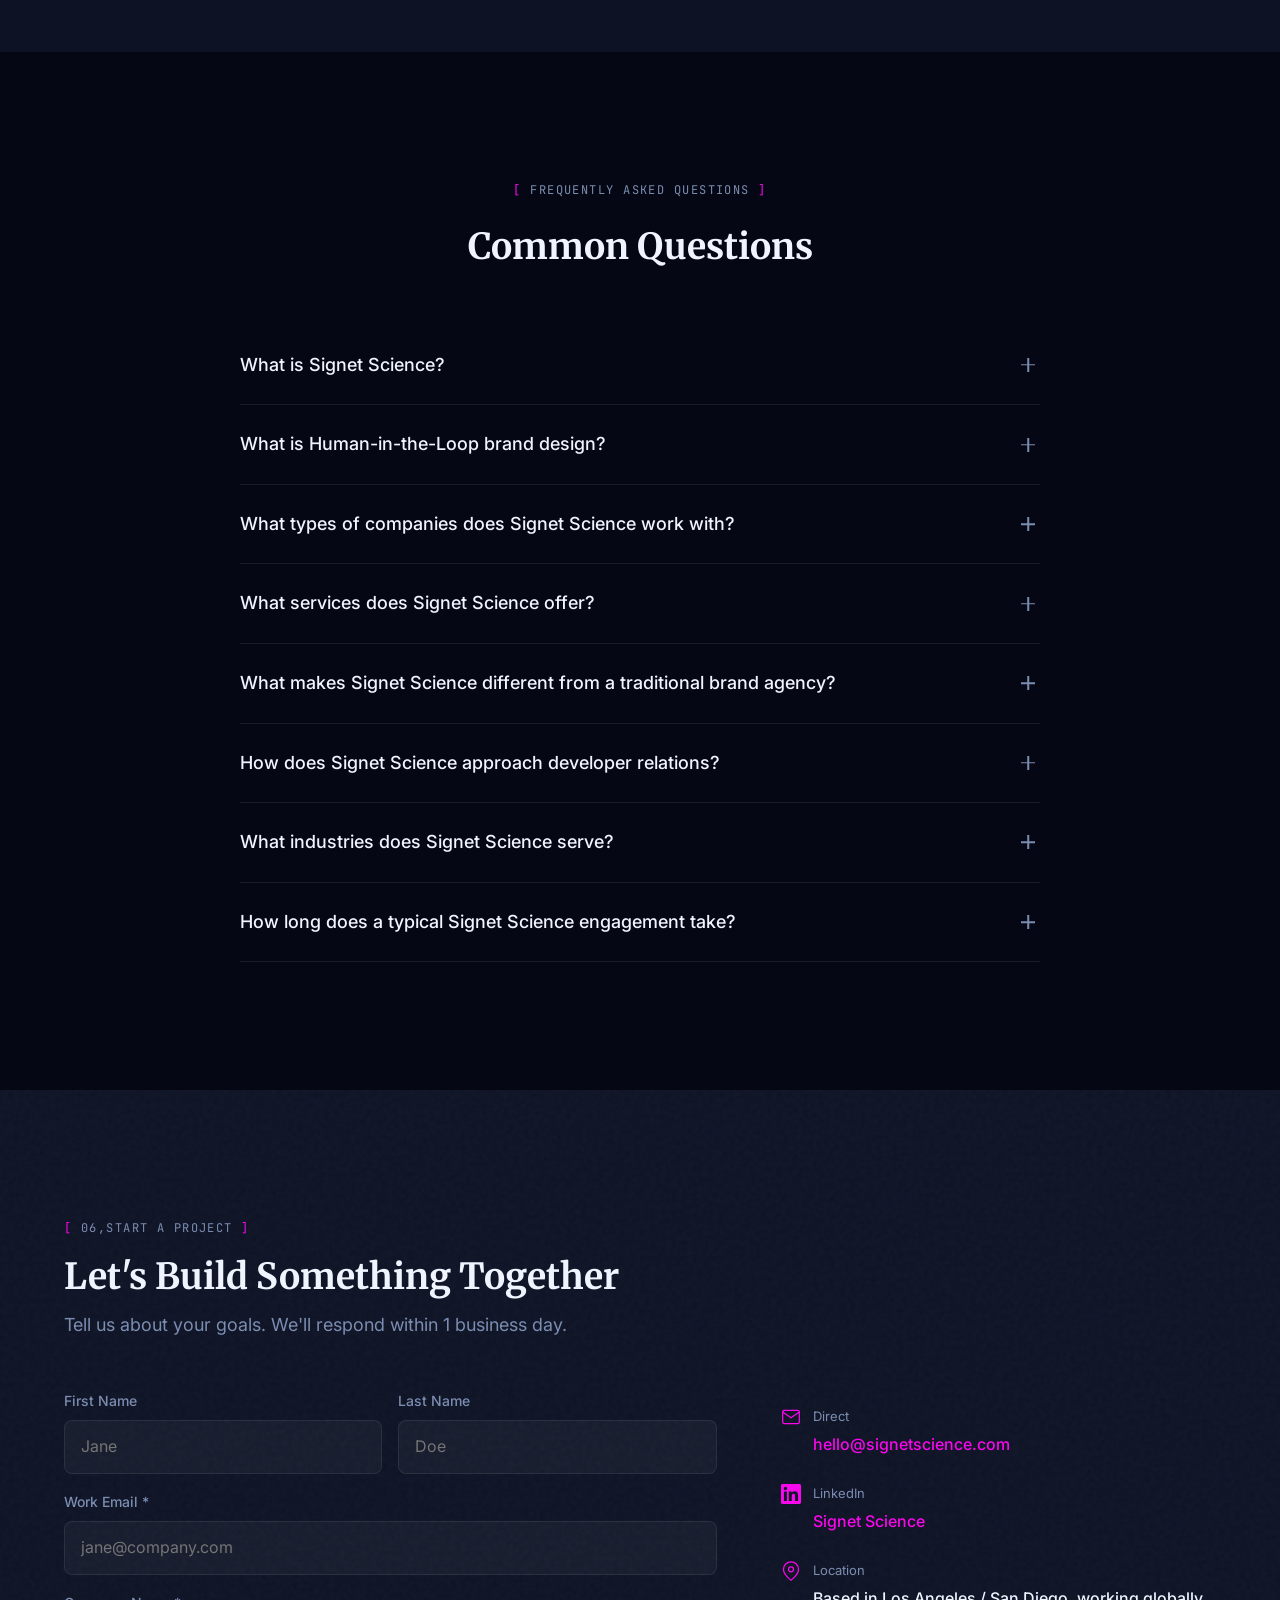
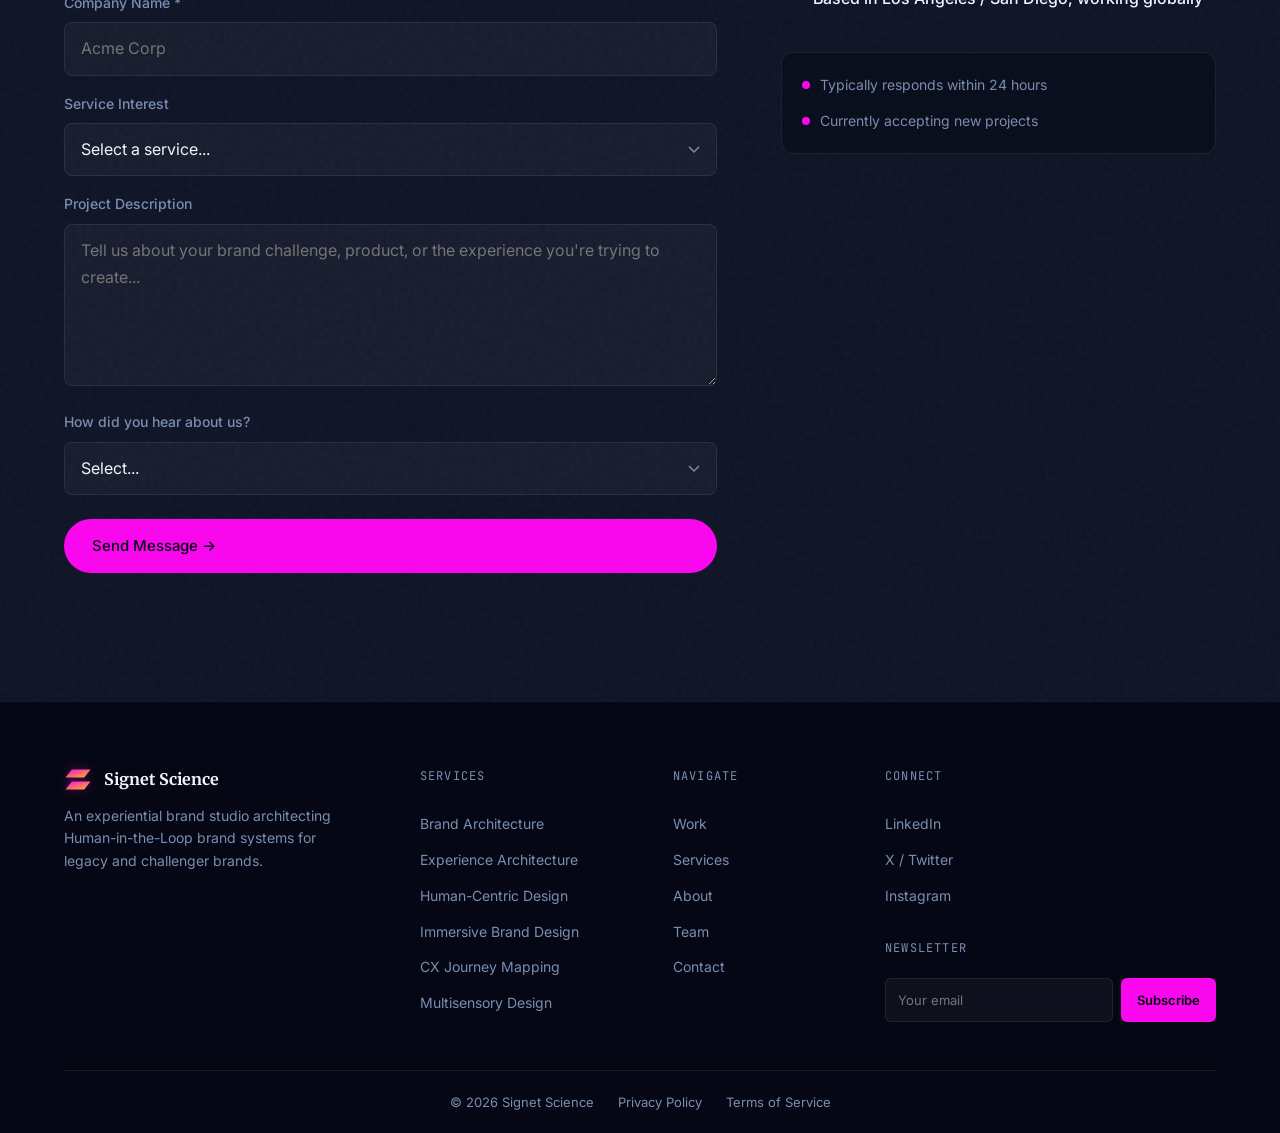
==== commit b089c659: "Broaden messaging: legacy/challenger brands, IRL/hybrid experiences - Expand target audience beyond " ====
--- a/index.html
+++ b/index.html
@@ -4,12 +4,12 @@
   <meta charset="UTF-8">
   <meta name="viewport" content="width=device-width, initial-scale=1.0">
   <title>Signet Science,Experiential Brand Studio & Platform Innovation Lab</title>
-  <meta name="description" content="Signet Science is an experiential brand studio that architects Human-in-the-Loop brand systems for technology companies. Immersive experience design, developer relations, and brand architecture.">
+  <meta name="description" content="Signet Science is an experiential brand studio that architects Human-in-the-Loop brand systems for legacy and challenger brands. IRL, digital, and hybrid experience design, community building, and brand architecture.">
   <meta name="robots" content="index, follow, max-image-preview:large, max-snippet:-1, max-video-preview:-1">
   <meta name="author" content="Signet Science">
   <meta name="theme-color" content="#050814">
   <meta property="og:title" content="Signet Science,Experiential Brand Studio & Platform Innovation Lab">
-  <meta property="og:description" content="Signet Science is an experiential brand studio that architects Human-in-the-Loop brand systems for technology companies. Immersive experience design, developer relations, and brand architecture.">
+  <meta property="og:description" content="Signet Science is an experiential brand studio that architects Human-in-the-Loop brand systems for legacy and challenger brands. IRL, digital, and hybrid experience design, community building, and brand architecture.">
   <meta property="og:image" content="https://signetscience.com/og-image.jpg">
   <meta property="og:type" content="website">
   <meta property="og:url" content="https://signetscience.com">
@@ -20,7 +20,7 @@
   <meta property="og:image:alt" content="Signet Science,Experiential Brand Studio & Platform Innovation Lab">
   <meta name="twitter:card" content="summary_large_image">
   <meta name="twitter:title" content="Signet Science,Experiential Brand Studio & Platform Innovation Lab">
-  <meta name="twitter:description" content="Signet Science architects Human-in-the-Loop brand systems,bridging AI and human intelligence to create immersive experiences for technology companies.">
+  <meta name="twitter:description" content="Signet Science architects Human-in-the-Loop brand systems, creating IRL, digital, and hybrid experiences for legacy brands and challenger brands alike.">
   <meta name="twitter:image" content="https://signetscience.com/og-image.jpg">
   <link rel="canonical" href="https://signetscience.com">
 
@@ -44,7 +44,7 @@
     "name": "Signet Science",
     "alternateName": "Signet Science Platform Innovation Lab",
     "url": "https://signetscience.com",
-    "description": "Signet Science is an experiential brand studio and platform innovation lab specializing in Human-in-the-Loop brand systems, immersive experience design, and developer community programs for technology companies.",
+    "description": "Signet Science is an experiential brand studio and platform innovation lab specializing in Human-in-the-Loop brand systems, immersive experience design, and developer community programs for legacy and challenger brands.",
     "founders": [
       { "@type": "Person", "name": "James Christopher" },
       { "@type": "Person", "name": "Matt Baha" },
@@ -78,7 +78,7 @@
         "name": "What is Signet Science?",
         "acceptedAnswer": {
           "@type": "Answer",
-          "text": "Signet Science is an experiential brand studio and platform innovation lab. The company specializes in Human-in-the-Loop brand systems,designing brand experiences that synthesize human intuition with machine intelligence for technology companies, enterprises, and high-growth startups."
+          "text": "Signet Science is an experiential brand studio and platform innovation lab. The company specializes in Human-in-the-Loop brand systems,designing brand experiences that synthesize human intuition with machine intelligence for legacy brands, challenger brands, and high-growth companies across industries."
         }
       },
       {
@@ -94,7 +94,7 @@
         "name": "What types of companies does Signet Science work with?",
         "acceptedAnswer": {
           "@type": "Answer",
-          "text": "Signet Science partners selectively with technology companies, enterprises, and high-growth startups in sectors including health, infrastructure, finance, and commerce. Past clients include Qualcomm, Toyota USA, Texas Instruments, and Kayo Energy."
+          "text": "Signet Science partners selectively with legacy brands, challenger brands, and high-growth companies across consumer, enterprise, automotive, energy, health, finance, commerce, and CPG. Past clients include Qualcomm, Toyota USA, Texas Instruments, and Kayo Energy."
         }
       },
       {
@@ -150,7 +150,7 @@
       "name": "James Christopher",
       "jobTitle": "CEO, Founder",
       "worksFor": { "@type": "Organization", "name": "Signet Science", "url": "https://signetscience.com" },
-      "description": "Decades of experience leading brand strategy and experience design for Fortune 500 technology companies.",
+      "description": "Decades of experience leading brand strategy and experience design for Fortune 500 enterprises and challenger brands.",
       "image": "https://signetscience.com/assets/images/team/james-christopher.png"
     },
     {
@@ -181,7 +181,7 @@
     "@type": "ProfessionalService",
     "name": "Signet Science",
     "url": "https://signetscience.com",
-    "description": "Experiential brand studio and platform innovation lab specializing in Human-in-the-Loop brand systems for technology companies.",
+    "description": "Experiential brand studio and platform innovation lab specializing in Human-in-the-Loop brand systems for legacy and challenger brands.",
     "areaServed": "Worldwide",
     "hasOfferCatalog": {
       "@type": "OfferCatalog",
@@ -292,9 +292,9 @@
       </h1>
       <div class="hero-chinese reveal reveal-delay-1">人类体验</div>
       <p class="hero-sub reveal reveal-delay-2">
-        Signet Science architects Human-in-the-Loop brand systems,bridging
-        AI and human intelligence to create immersive experiences for
-        technology companies.
+        Signet Science architects Human-in-the-Loop brand systems,creating
+        IRL, digital, and hybrid experiences for legacy brands and
+        challenger brands alike.
       </p>
       <div class="hero-ctas reveal reveal-delay-3">
         <a href="#work" class="btn btn-primary">See Our Work</a>
@@ -341,7 +341,7 @@
       <div class="logo-item"><img src="assets/images/logos/unilever-white.svg" alt="Unilever"></div>
     </div>
     <p class="clients-sub reveal">
-      We partner selectively with innovators in health, infrastructure, finance, and commerce ready to lead the next wave of purposeful brand transformation.
+      We partner selectively with brands across consumer, enterprise, automotive, energy, health, finance, commerce, and CPG ready to lead the next wave of purposeful brand transformation.
     </p>
   </div>
 </section>
@@ -360,11 +360,11 @@
         <p class="approach-body reveal">
           Signet Science is an experiential brand studio and innovation lab.
           We don't just build brands; we architect Human-in-the-Loop systems
-          that bridge the gap between visionary technology and the people who
-          use it. Our proprietary HITL brand framework identifies the cognitive
-          and sensory touchpoints automation cannot replicate. By mapping human
-          needs to technological capabilities, we design brand ecosystems that
-          drive genuine advocacy,not just awareness.
+          that put human judgment at the center of every touchpoint. Our
+          proprietary HITL framework identifies the cognitive and sensory
+          moments that matter most,then designs IRL, digital, and hybrid
+          experiences around them. The result: brand ecosystems that drive
+          genuine advocacy,not just awareness.
         </p>
         <div class="stat-row reveal">
           <div class="stat-item">
@@ -428,10 +428,10 @@
         <p>
           Conventional marketing stops at the screen. We go deeper. Our studio
           identifies the sensory and cognitive touchpoints that address human
-          needs in ways automation cannot. By synthesizing human intuition
-          with machine intelligence, we create resonant ecosystems,not just
-          campaigns,that turn users into advocates and technology into an
-          experience.
+          needs in ways automation cannot. By centering human intuition,
+          empathy, and lived experience, we create resonant ecosystems,not
+          just campaigns,that turn customers into advocates and products
+          into experiences people feel.
         </p>
         <a href="#services" class="btn btn-outline">Explore Human-in-the-Loop Systems &rarr;</a>
       </div>
@@ -687,7 +687,7 @@
       <div class="section-label reveal"><span>[</span> 04,Community Building <span>]</span></div>
       <h2 class="reveal">Developer Relations &<br>Community-Led Growth</h2>
       <p class="reveal">
-        Signet Science's origins are rooted in developer relations and product marketing. We've refined a program model that identifies technical experts who can authentically showcase solutions across their trusted channels,accelerating customer conversions through credible, third-party validation.
+        Signet Science's origins are rooted in community building and product marketing. We've refined a program model that identifies credible voices,technical experts, brand ambassadors, and cultural influencers,who authentically showcase solutions across their trusted channels, accelerating conversions through third-party validation.
       </p>
     </div>
 
@@ -753,10 +753,10 @@
       <p class="reveal">
         Founded on the belief that human experience is the ultimate competitive
         advantage, Signet Science operates at the intersection of brand strategy,
-        behavioral science, and platform technology. We're a distributed team with
-        decades of experience across Fortune 500 enterprises and high-growth
-        startups,bringing deep insights across markets, platforms, and
-        human contexts.
+        behavioral science, and experience design. We're a distributed team with
+        decades of experience across legacy enterprises, challenger brands, and
+        high-growth startups,bringing deep insights across industries, cultures,
+        and human contexts.
       </p>
     </div>
   </div>
@@ -779,7 +779,7 @@
         <div class="team-title-zh">詹姆斯·克里斯托弗</div>
         <div class="team-title">CEO, Founder</div>
         <div class="team-title-zh">首席执行官，创始人</div>
-        <p class="team-bio">Decades of experience leading brand strategy and experience design for Fortune 500 technology companies. Specializes in bridging human insight with platform innovation.</p>
+        <p class="team-bio">Decades of experience leading brand strategy and experience design for Fortune 500 enterprises and challenger brands. Specializes in bridging human insight with brand innovation.</p>
         <a href="#" class="team-social" aria-label="LinkedIn">
           <svg viewBox="0 0 24 24" fill="currentColor"><path d="M20.447 20.452h-3.554v-5.569c0-1.328-.027-3.037-1.852-3.037-1.853 0-2.136 1.445-2.136 2.939v5.667H9.351V9h3.414v1.561h.046c.477-.9 1.637-1.85 3.37-1.85 3.601 0 4.267 2.37 4.267 5.455v6.286zM5.337 7.433a2.062 2.062 0 01-2.063-2.065 2.064 2.064 0 112.063 2.065zm1.782 13.019H3.555V9h3.564v11.452zM22.225 0H1.771C.792 0 0 .774 0 1.729v20.542C0 23.227.792 24 1.771 24h20.451C23.2 24 24 23.227 24 22.271V1.729C24 .774 23.2 0 22.222 0h.003z"/></svg>
         </a>
@@ -828,7 +828,7 @@
           <div class="faq-icon"></div>
         </button>
         <div class="faq-answer">
-          <div class="faq-answer-inner">Signet Science is an experiential brand studio and platform innovation lab. The company specializes in Human-in-the-Loop brand systems,designing brand experiences that synthesize human intuition with machine intelligence for technology companies, enterprises, and high-growth startups.</div>
+          <div class="faq-answer-inner">Signet Science is an experiential brand studio and platform innovation lab. The company specializes in Human-in-the-Loop brand systems,designing IRL, digital, and hybrid brand experiences that center human intuition and sensory connection for legacy brands, challenger brands, and high-growth companies across industries.</div>
         </div>
       </div>
       <div class="faq-item reveal">
@@ -837,7 +837,7 @@
           <div class="faq-icon"></div>
         </button>
         <div class="faq-answer">
-          <div class="faq-answer-inner">Human-in-the-Loop (HITL) brand design is Signet Science's proprietary methodology for building brand systems that keep human judgment, intuition, and sensory experience at the center of every touchpoint,even when AI and automation power the underlying infrastructure. It maps cognitive and sensory needs to technological capabilities to create brand ecosystems that drive genuine advocacy.</div>
+          <div class="faq-answer-inner">Human-in-the-Loop (HITL) brand design is Signet Science's proprietary human-centered design methodology for building brand systems that keep human judgment, intuition, and sensory experience at the center of every touchpoint. It maps cognitive and emotional needs to brand capabilities,across IRL, digital, and hybrid channels,to create ecosystems that drive genuine advocacy.</div>
         </div>
       </div>
       <div class="faq-item reveal">
@@ -846,7 +846,7 @@
           <div class="faq-icon"></div>
         </button>
         <div class="faq-answer">
-          <div class="faq-answer-inner">Signet Science partners selectively with technology companies, enterprises, and high-growth startups in sectors including health, infrastructure, finance, and commerce. Past clients include Qualcomm, Toyota USA, Texas Instruments, and Kayo Energy.</div>
+          <div class="faq-answer-inner">Signet Science partners selectively with legacy brands, challenger brands, and high-growth companies across consumer, enterprise, automotive, energy, health, finance, commerce, and CPG. Past clients include Qualcomm, Toyota USA, Texas Instruments, Nestl&eacute;, and Kayo Energy.</div>
         </div>
       </div>
       <div class="faq-item reveal">
@@ -864,7 +864,7 @@
           <div class="faq-icon"></div>
         </button>
         <div class="faq-answer">
-          <div class="faq-answer-inner">Unlike traditional brand agencies focused on visual identity and campaigns, Signet Science architects entire Human-in-the-Loop brand ecosystems. The studio combines brand strategy with behavioral science, platform technology, and developer community expertise,delivering immersive experiences that turn users into advocates and technology into lived brand reality.</div>
+          <div class="faq-answer-inner">Unlike traditional brand agencies focused on visual identity and campaigns, Signet Science architects entire Human-in-the-Loop brand ecosystems. The studio combines brand strategy with behavioral science and human-centered design,delivering IRL, digital, and hybrid experiences that turn customers into advocates and products into lived brand reality.</div>
         </div>
       </div>
       <div class="faq-item reveal">
@@ -882,7 +882,7 @@
           <div class="faq-icon"></div>
         </button>
         <div class="faq-answer">
-          <div class="faq-answer-inner">Signet Science works across technology sectors including semiconductors, automotive, energy, consumer electronics, and enterprise software. We focus on companies where human experience and technical innovation intersect,particularly those with complex products that benefit from experiential brand strategies.</div>
+          <div class="faq-answer-inner">Signet Science works across industries including consumer, enterprise, automotive, energy, health, finance, commerce, and CPG. We focus on brands where human experience and innovation intersect,particularly those with complex products or ambitious growth goals that benefit from experiential brand strategies.</div>
         </div>
       </div>
       <div class="faq-item reveal">
@@ -1026,7 +1026,7 @@
           <img src="assets/images/signet-logo.svg" alt="Signet Science logo" class="footer-logo-icon">
           <span class="footer-logo-name">Signet Science</span>
         </div>
-        <p class="footer-desc">An experiential brand studio architecting Human-in-the-Loop brand systems for technology companies.</p>
+        <p class="footer-desc">An experiential brand studio architecting Human-in-the-Loop brand systems for legacy and challenger brands.</p>
       </div>
 
       <div>
@@ -1068,7 +1068,7 @@
     </div>
 
     <div class="footer-bottom">
-      <span>&copy; 2025 Signet Science</span>
+      <span>&copy; 2026 Signet Science</span>
       <a href="#">Privacy Policy</a>
       <a href="#">Terms of Service</a>
     </div>
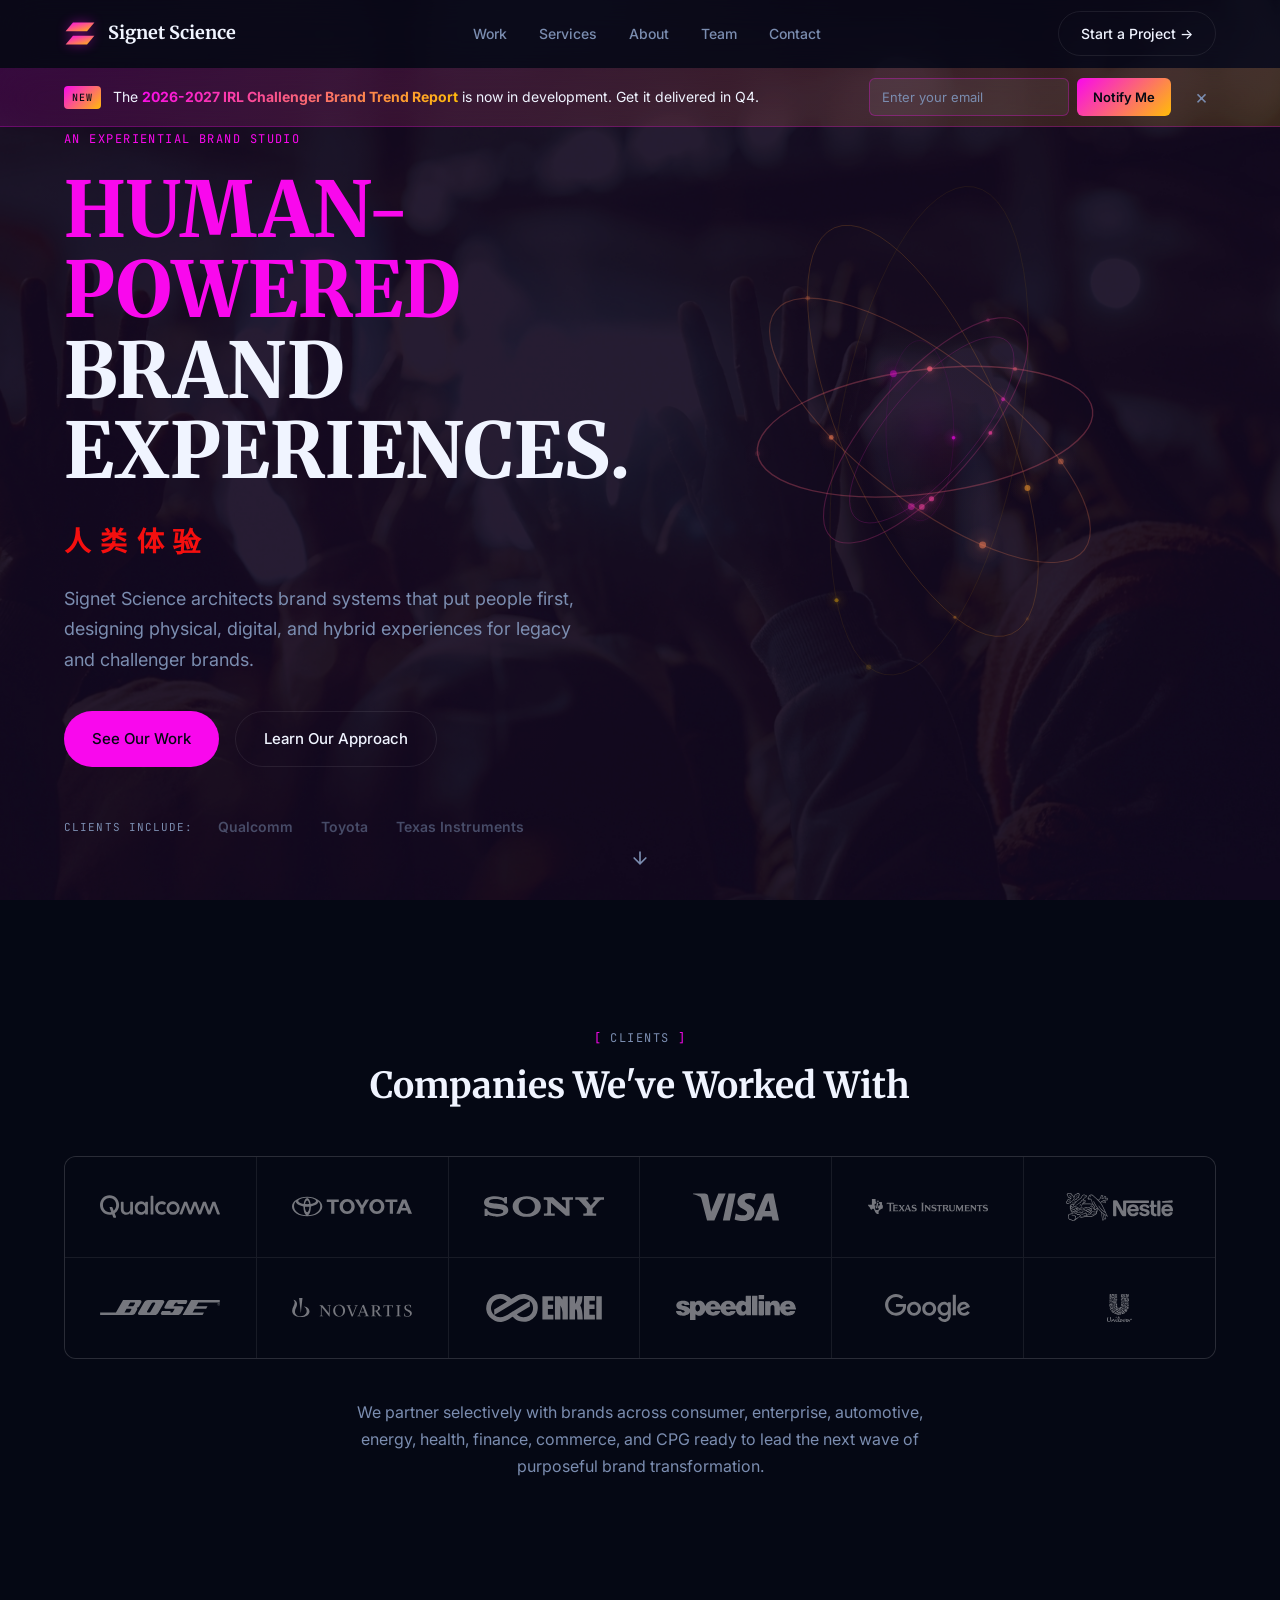
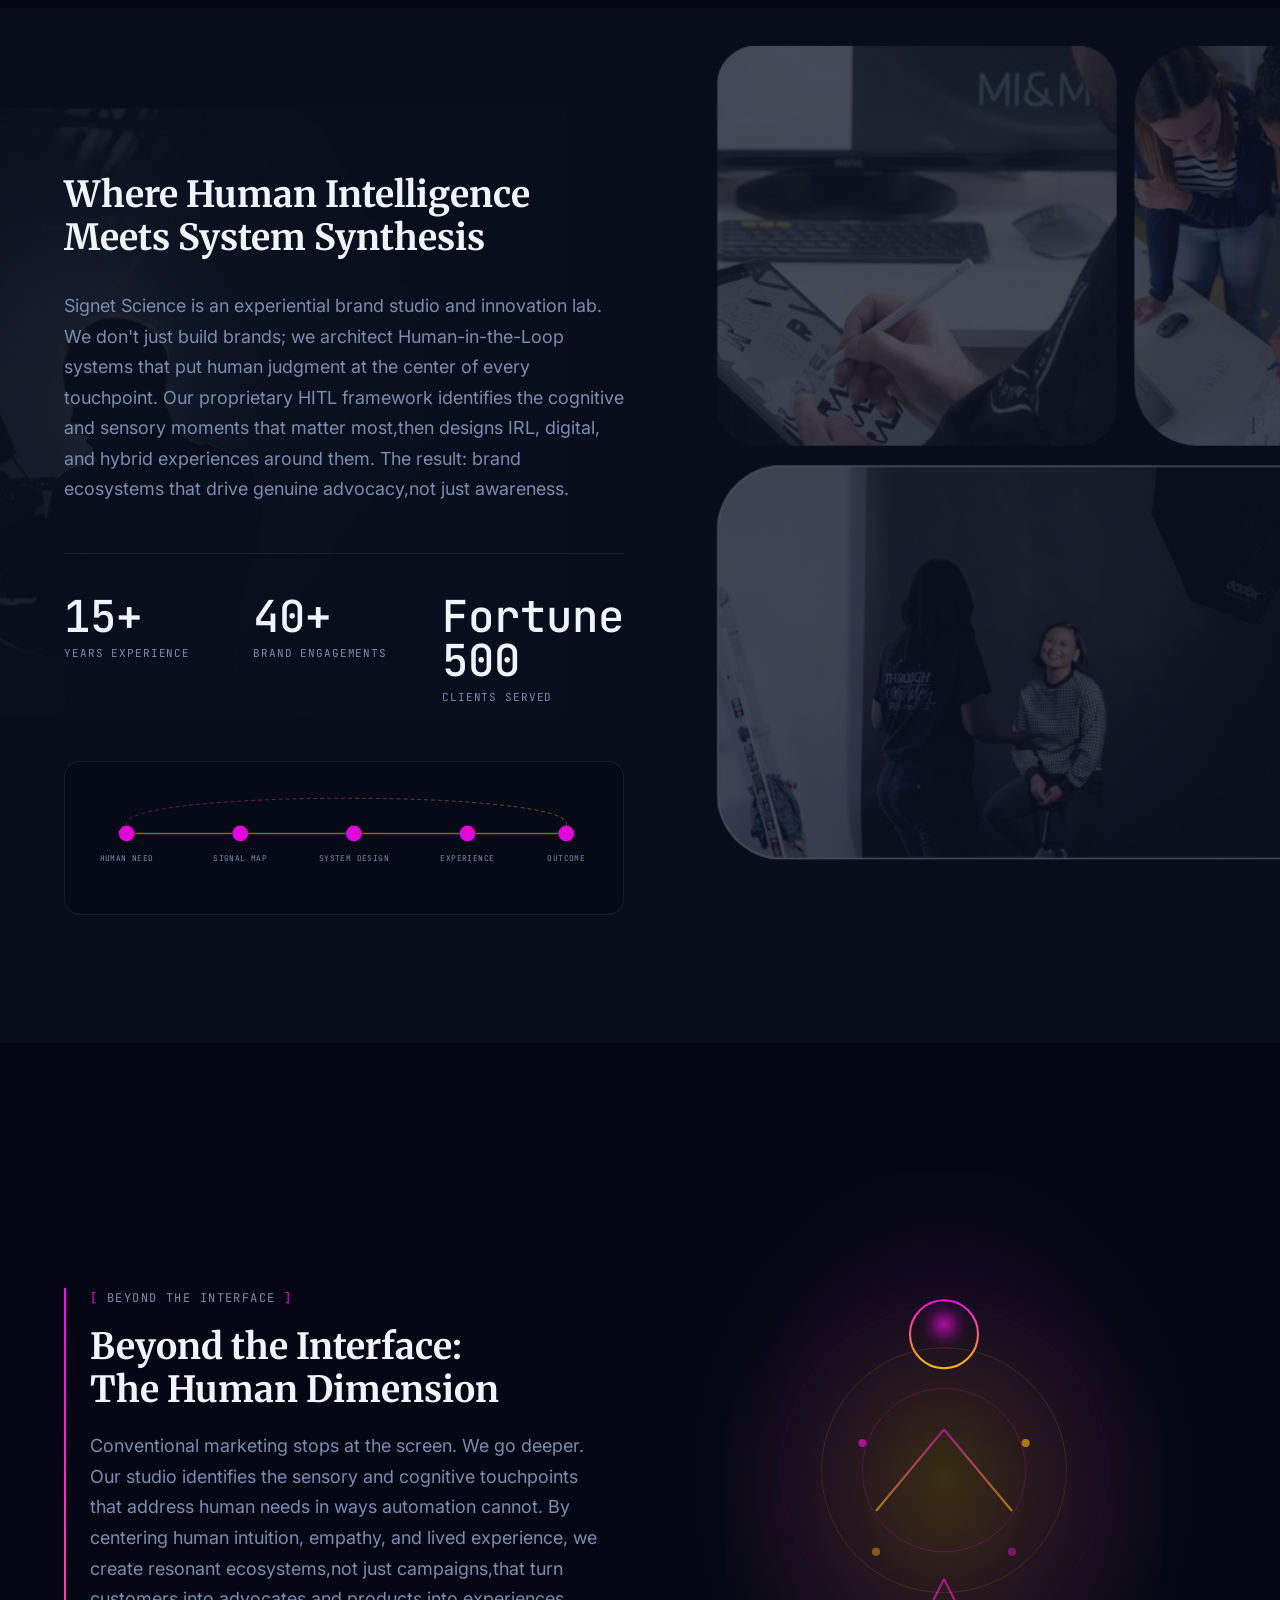
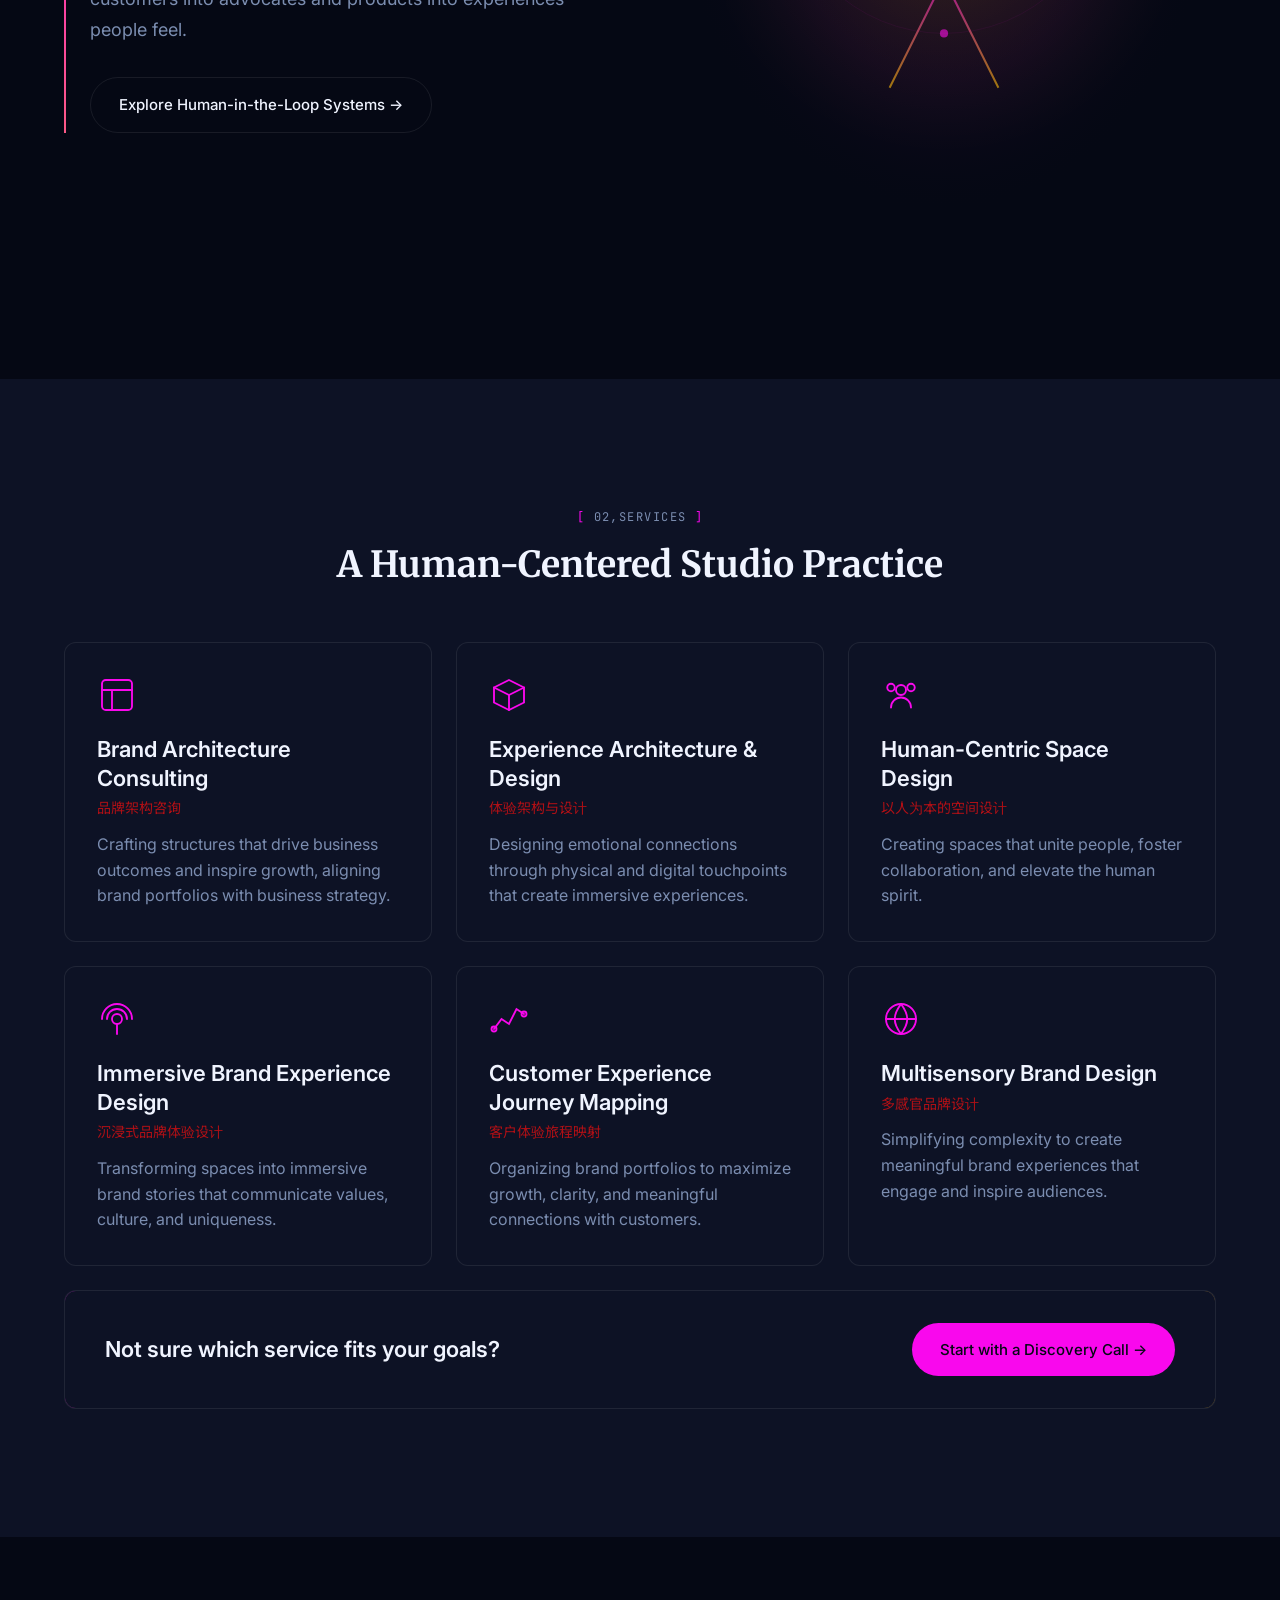
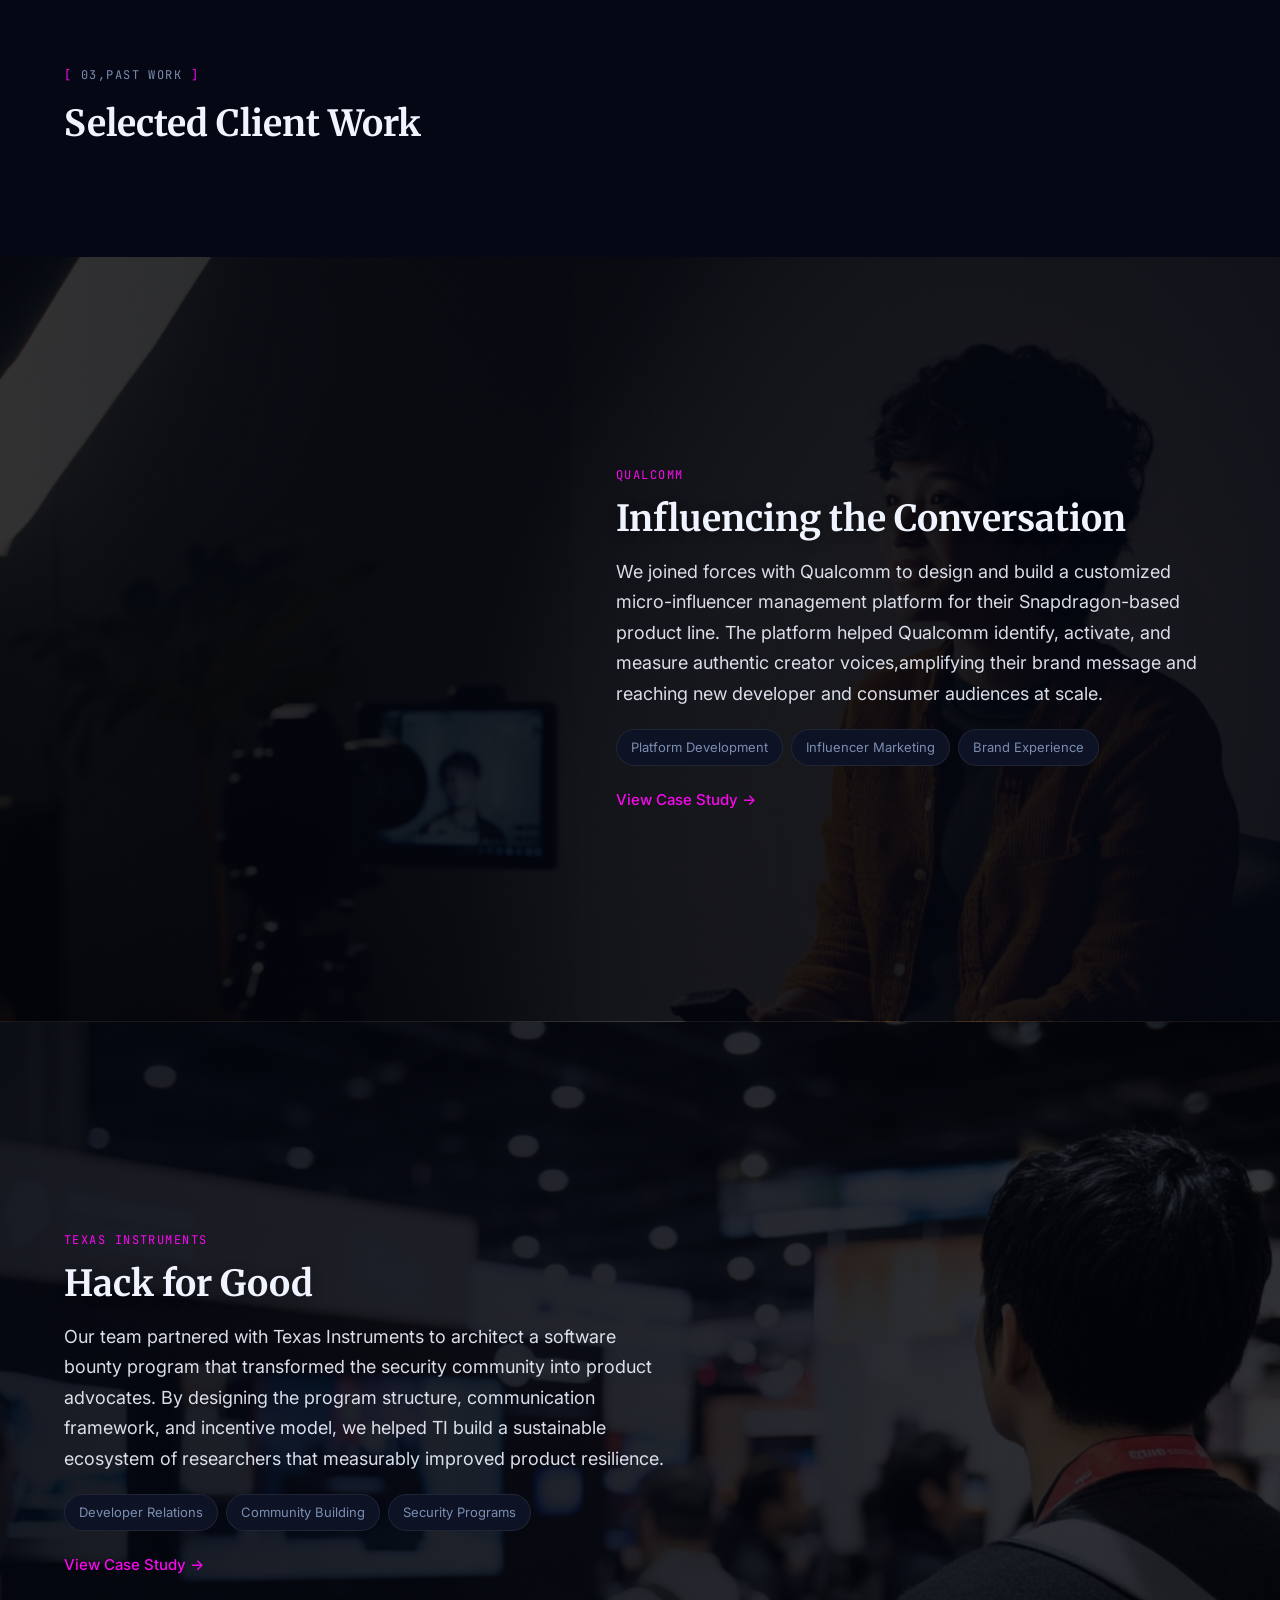
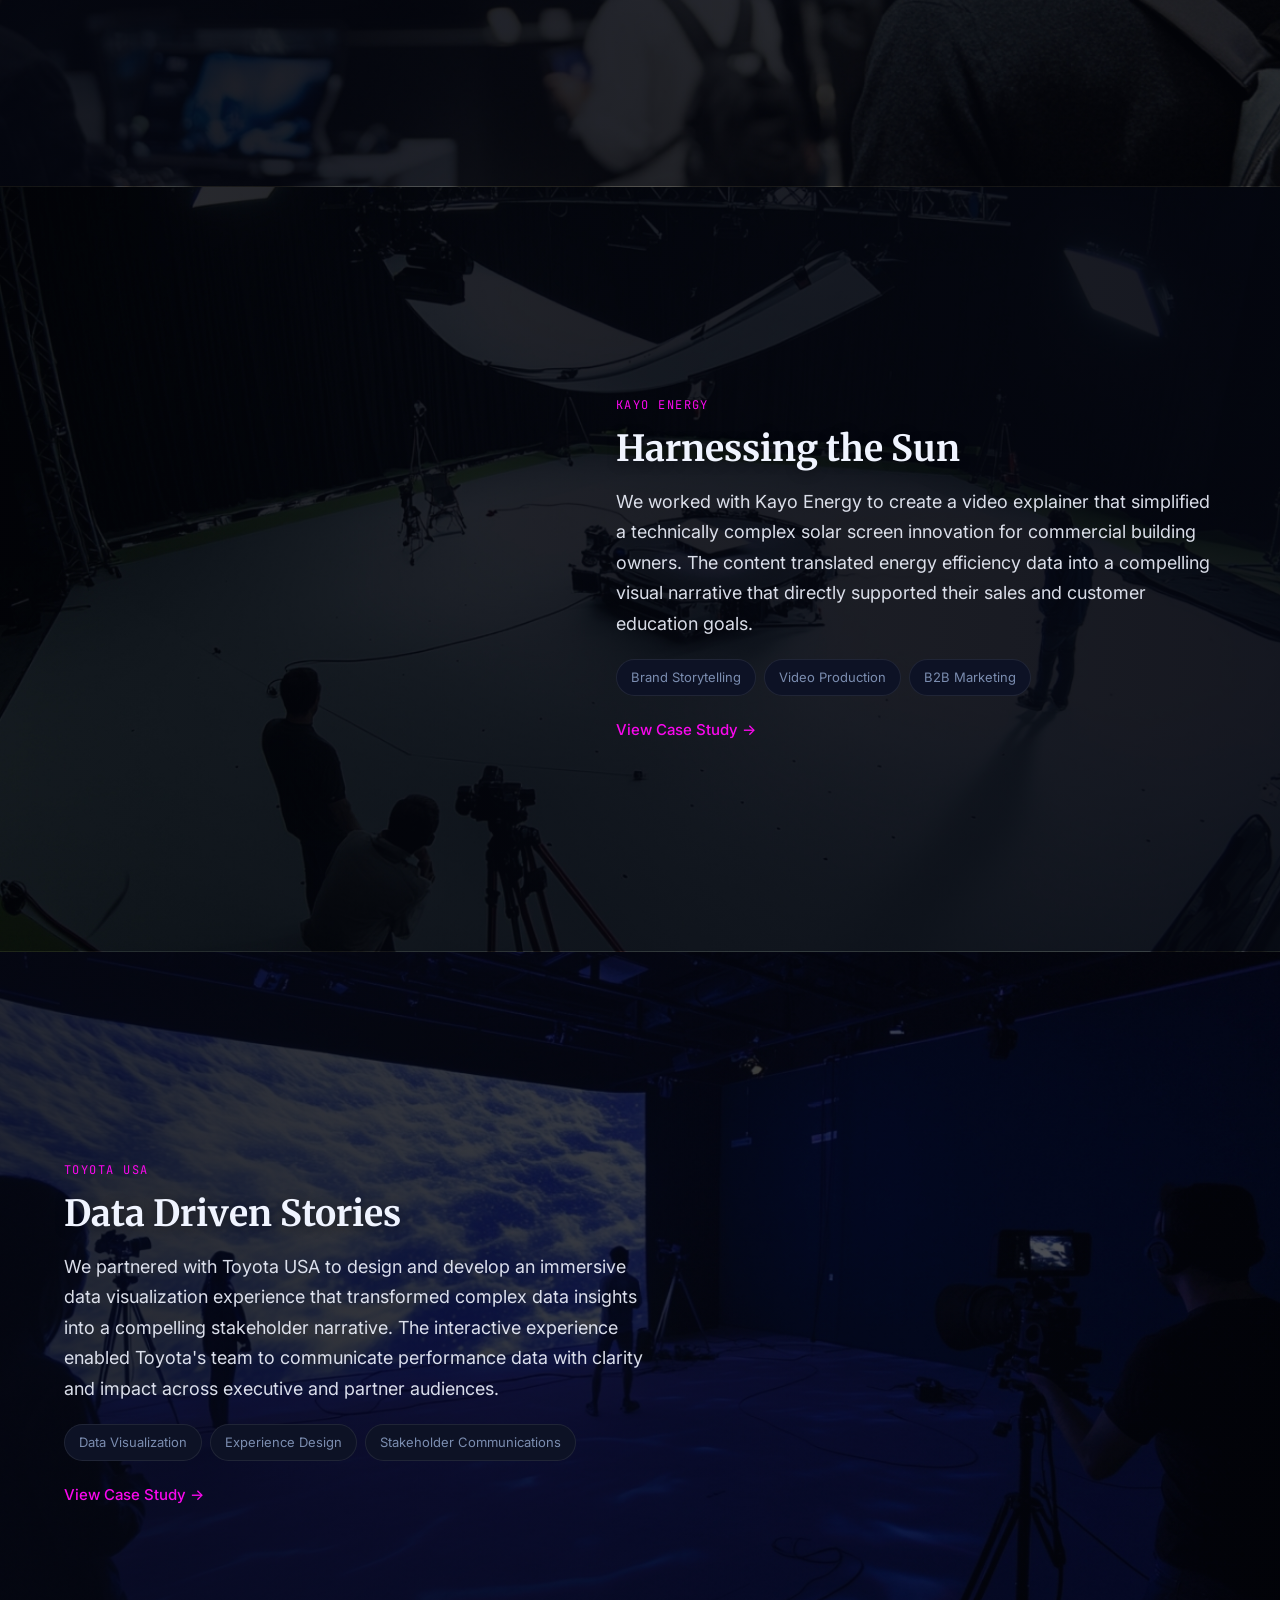
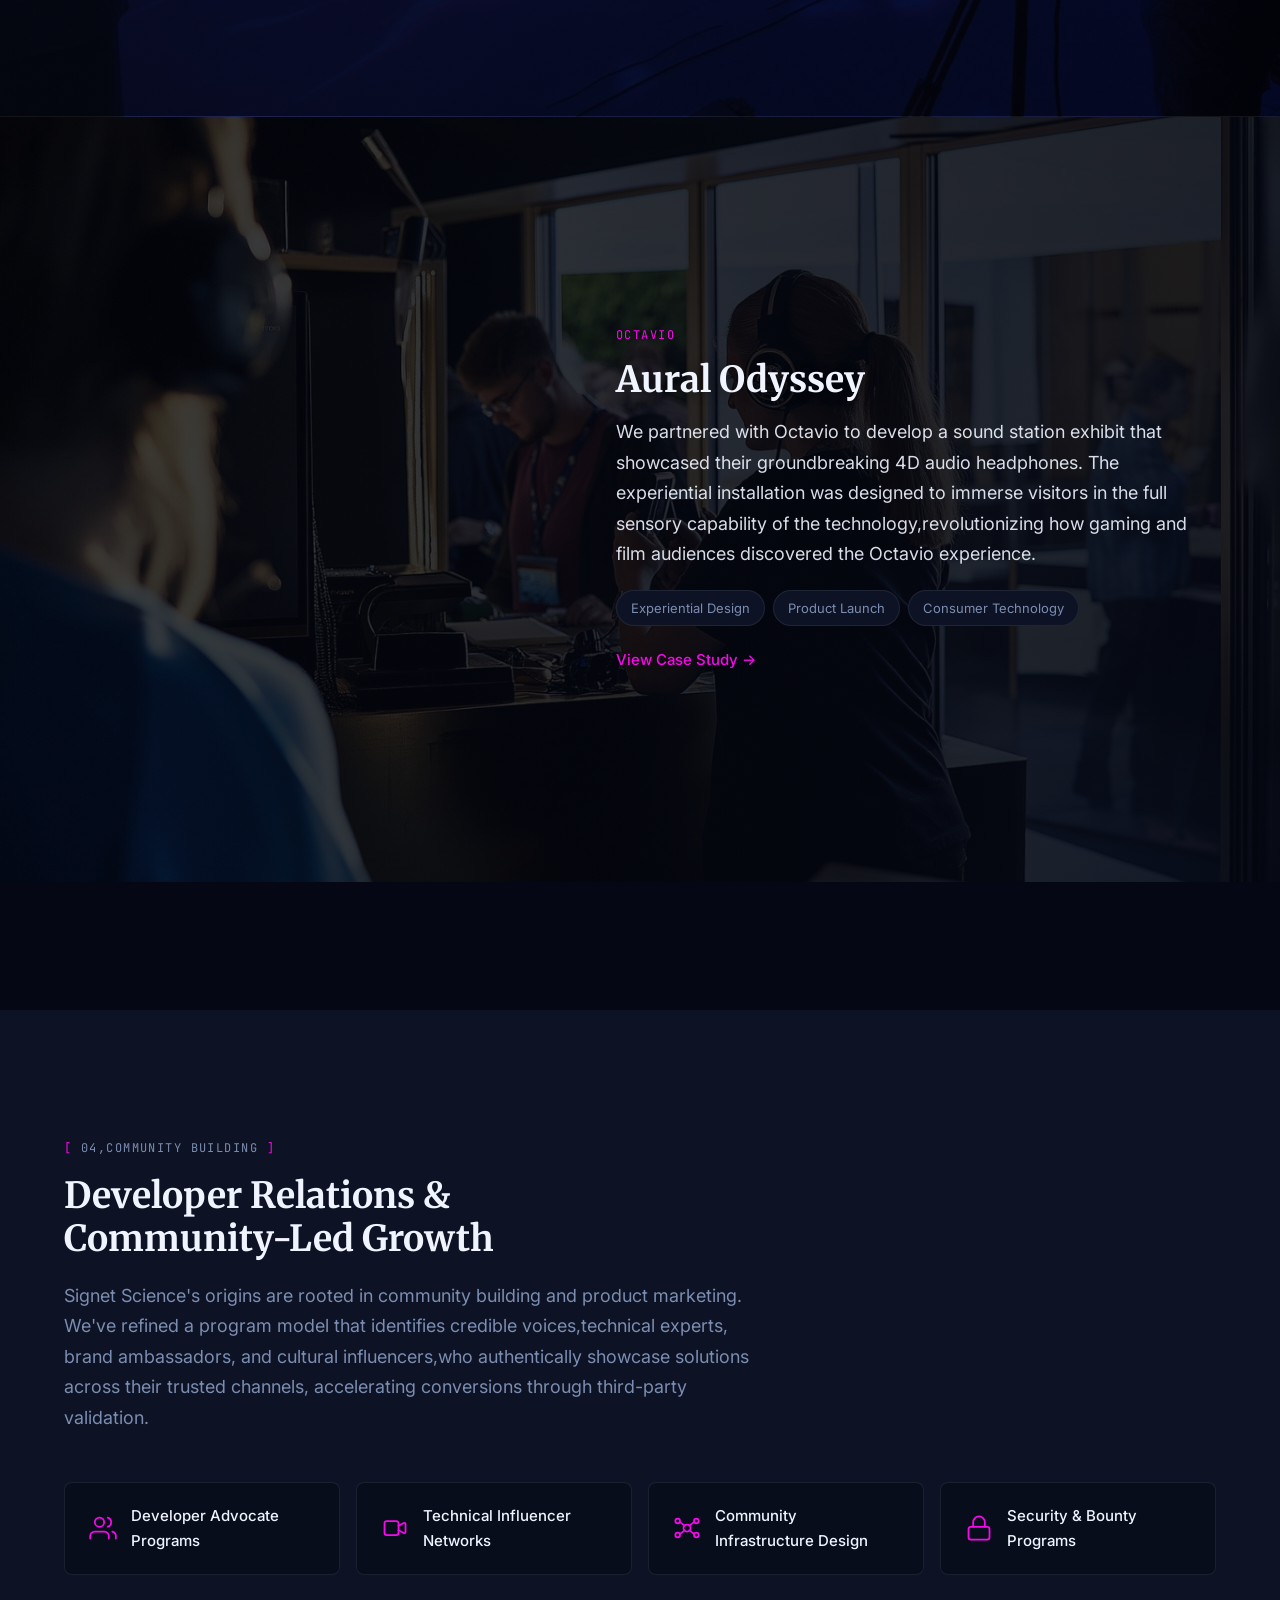
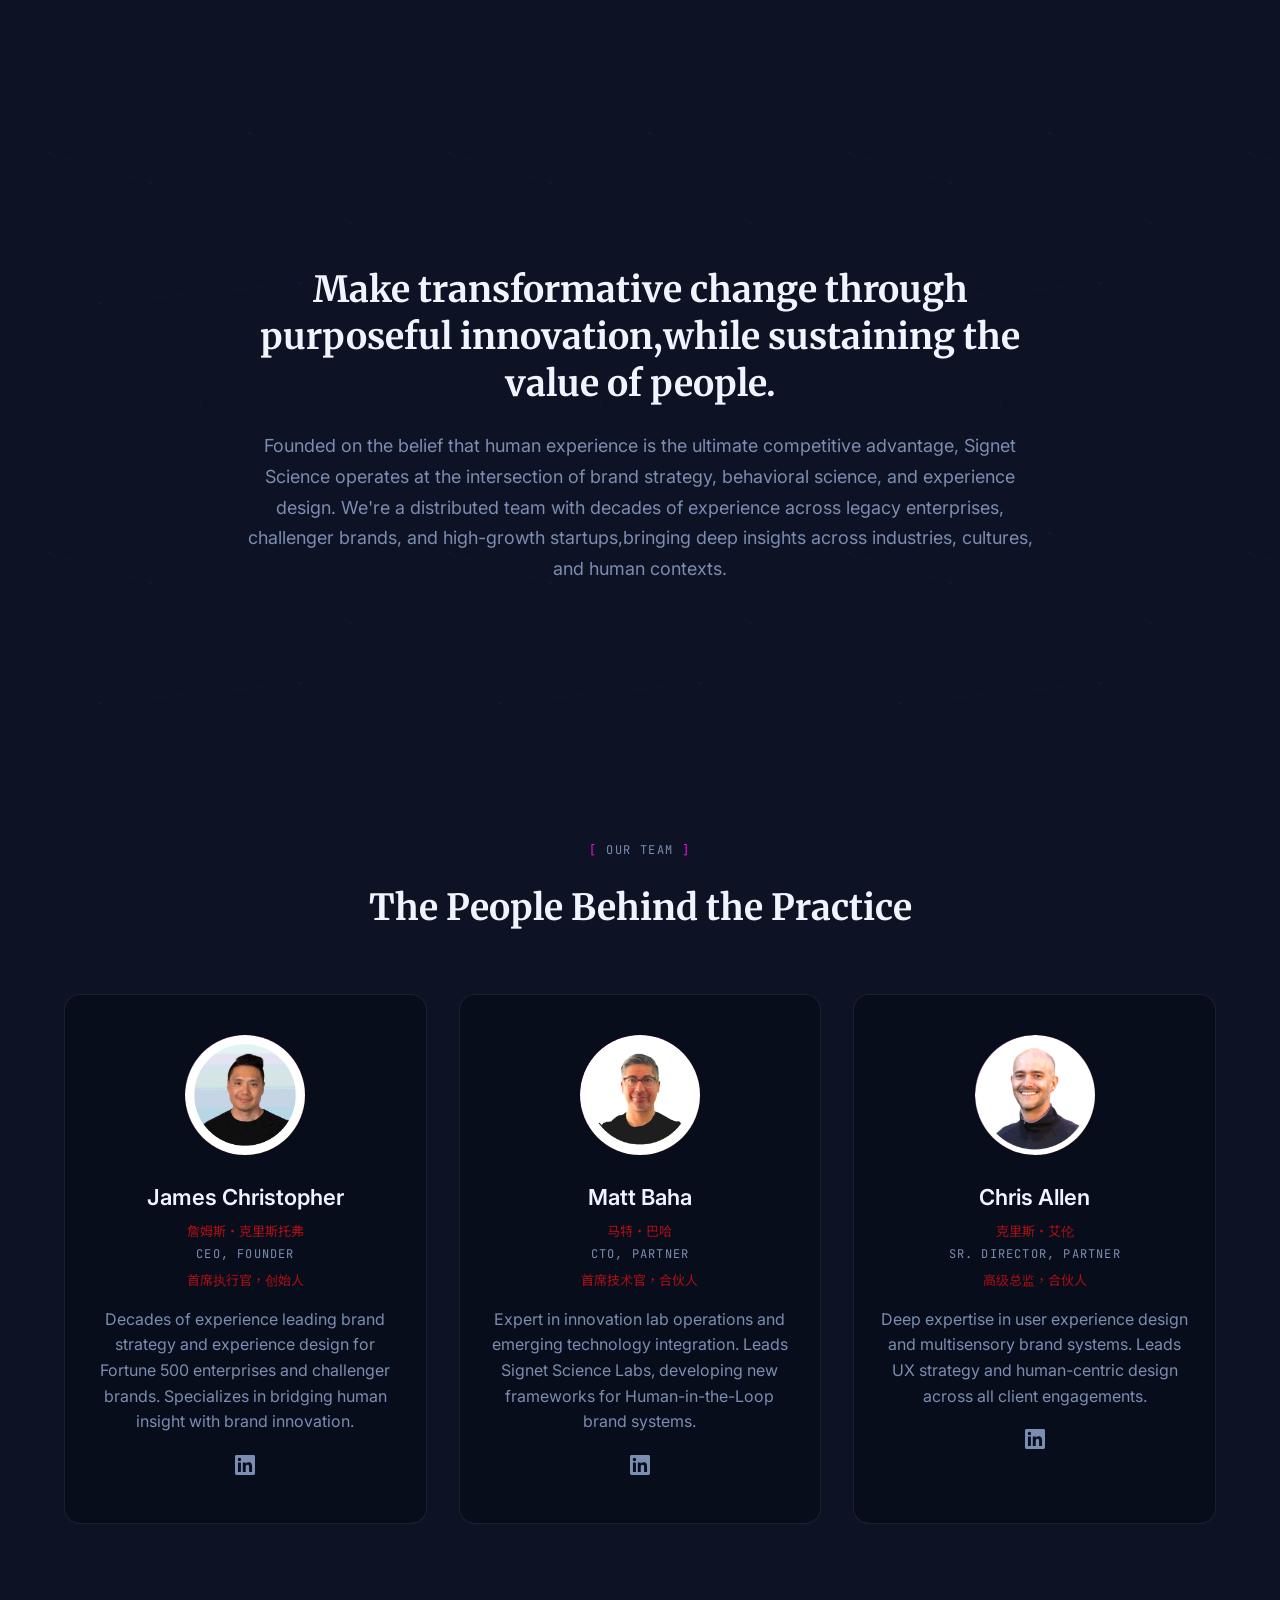
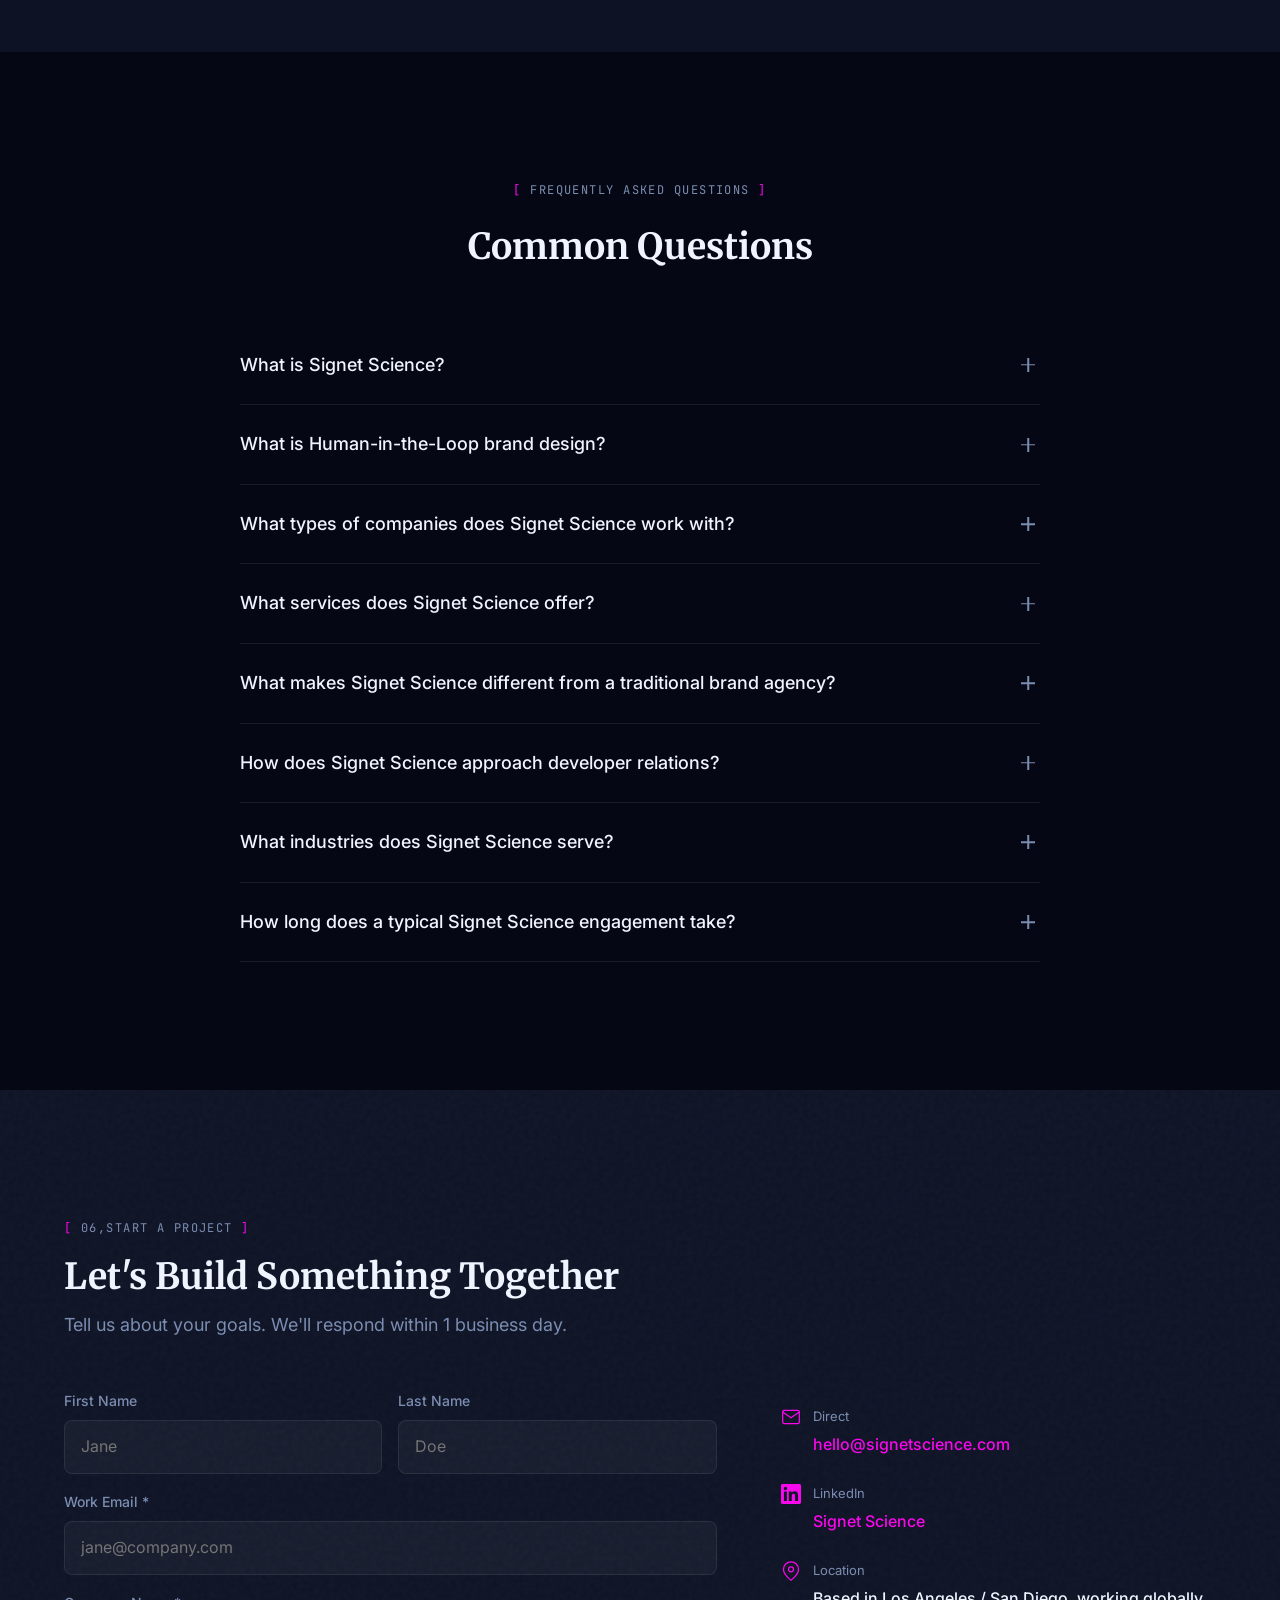
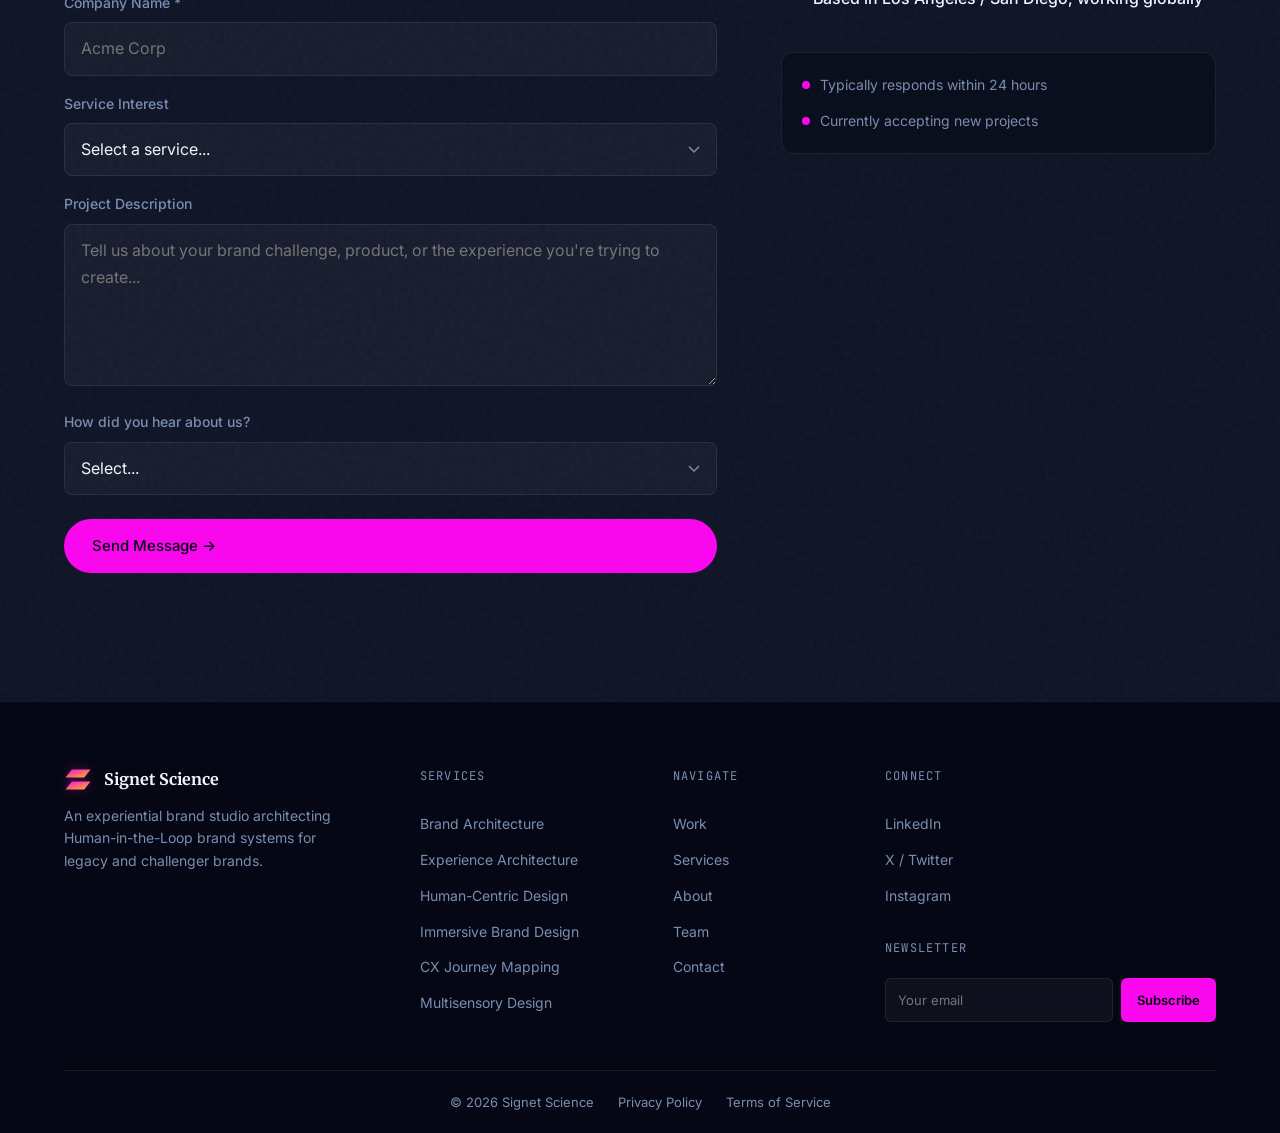
==== commit 8b7a55b4: "Add honeypot spam protection, update hero subtitle copy - Add Web3Forms botcheck honeypot to both fo" ====
--- a/index.html
+++ b/index.html
@@ -20,7 +20,7 @@
   <meta property="og:image:alt" content="Signet Science,Experiential Brand Studio & Platform Innovation Lab">
   <meta name="twitter:card" content="summary_large_image">
   <meta name="twitter:title" content="Signet Science,Experiential Brand Studio & Platform Innovation Lab">
-  <meta name="twitter:description" content="Signet Science architects Human-in-the-Loop brand systems, creating IRL, digital, and hybrid experiences for legacy brands and challenger brands alike.">
+  <meta name="twitter:description" content="Signet Science architects brand systems that put people first, designing physical, digital, and hybrid experiences for legacy and challenger brands.">
   <meta name="twitter:image" content="https://signetscience.com/og-image.jpg">
   <link rel="canonical" href="https://signetscience.com">
 
@@ -268,6 +268,7 @@
       <input type="hidden" name="access_key" value="71a6f32b-a57b-42cb-a74a-22220375ace8">
       <input type="hidden" name="subject" value="New Report Signup: 2026-2027 IRL Challenger Brand Trend Report">
       <input type="hidden" name="source" value="challenger-brand-report-2026">
+      <input type="checkbox" name="botcheck" class="hidden" style="display:none">
       <input type="email" placeholder="Enter your email" required class="announcement-input" name="email">
       <button type="submit" class="announcement-btn">Notify Me</button>
     </form>
@@ -292,9 +293,7 @@
       </h1>
       <div class="hero-chinese reveal reveal-delay-1">人类体验</div>
       <p class="hero-sub reveal reveal-delay-2">
-        Signet Science architects Human-in-the-Loop brand systems,creating
-        IRL, digital, and hybrid experiences for legacy brands and
-        challenger brands alike.
+        Signet Science architects brand systems that put people first, designing physical, digital, and hybrid experiences for legacy and challenger brands.
       </p>
       <div class="hero-ctas reveal reveal-delay-3">
         <a href="#work" class="btn btn-primary">See Our Work</a>
@@ -913,6 +912,7 @@
       <form id="contact-form" class="reveal" action="https://api.web3forms.com/submit" method="POST">
         <input type="hidden" name="access_key" value="71a6f32b-a57b-42cb-a74a-22220375ace8">
         <input type="hidden" name="subject" value="New Contact: Signet Science Inquiry">
+        <input type="checkbox" name="botcheck" class="hidden" style="display:none">
         <div class="form-row">
           <div class="form-group">
             <label for="first-name">First Name</label>
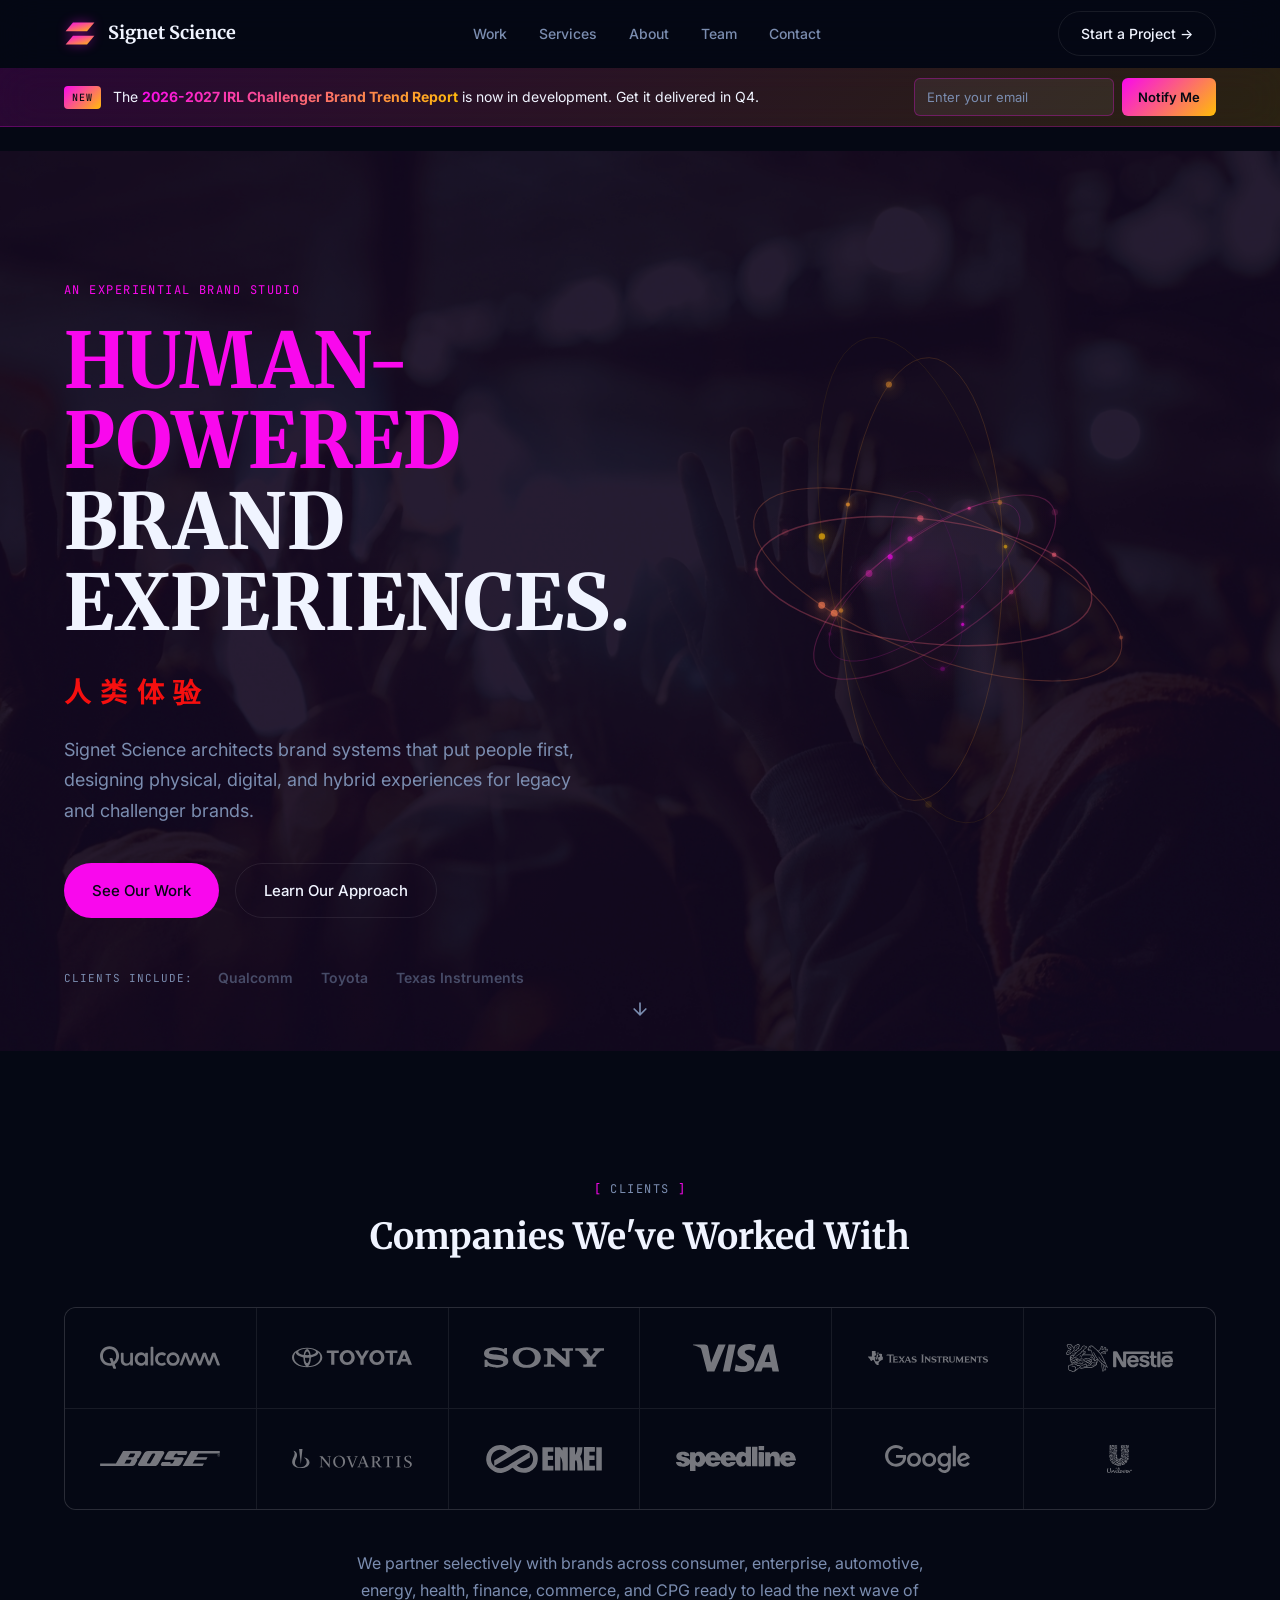
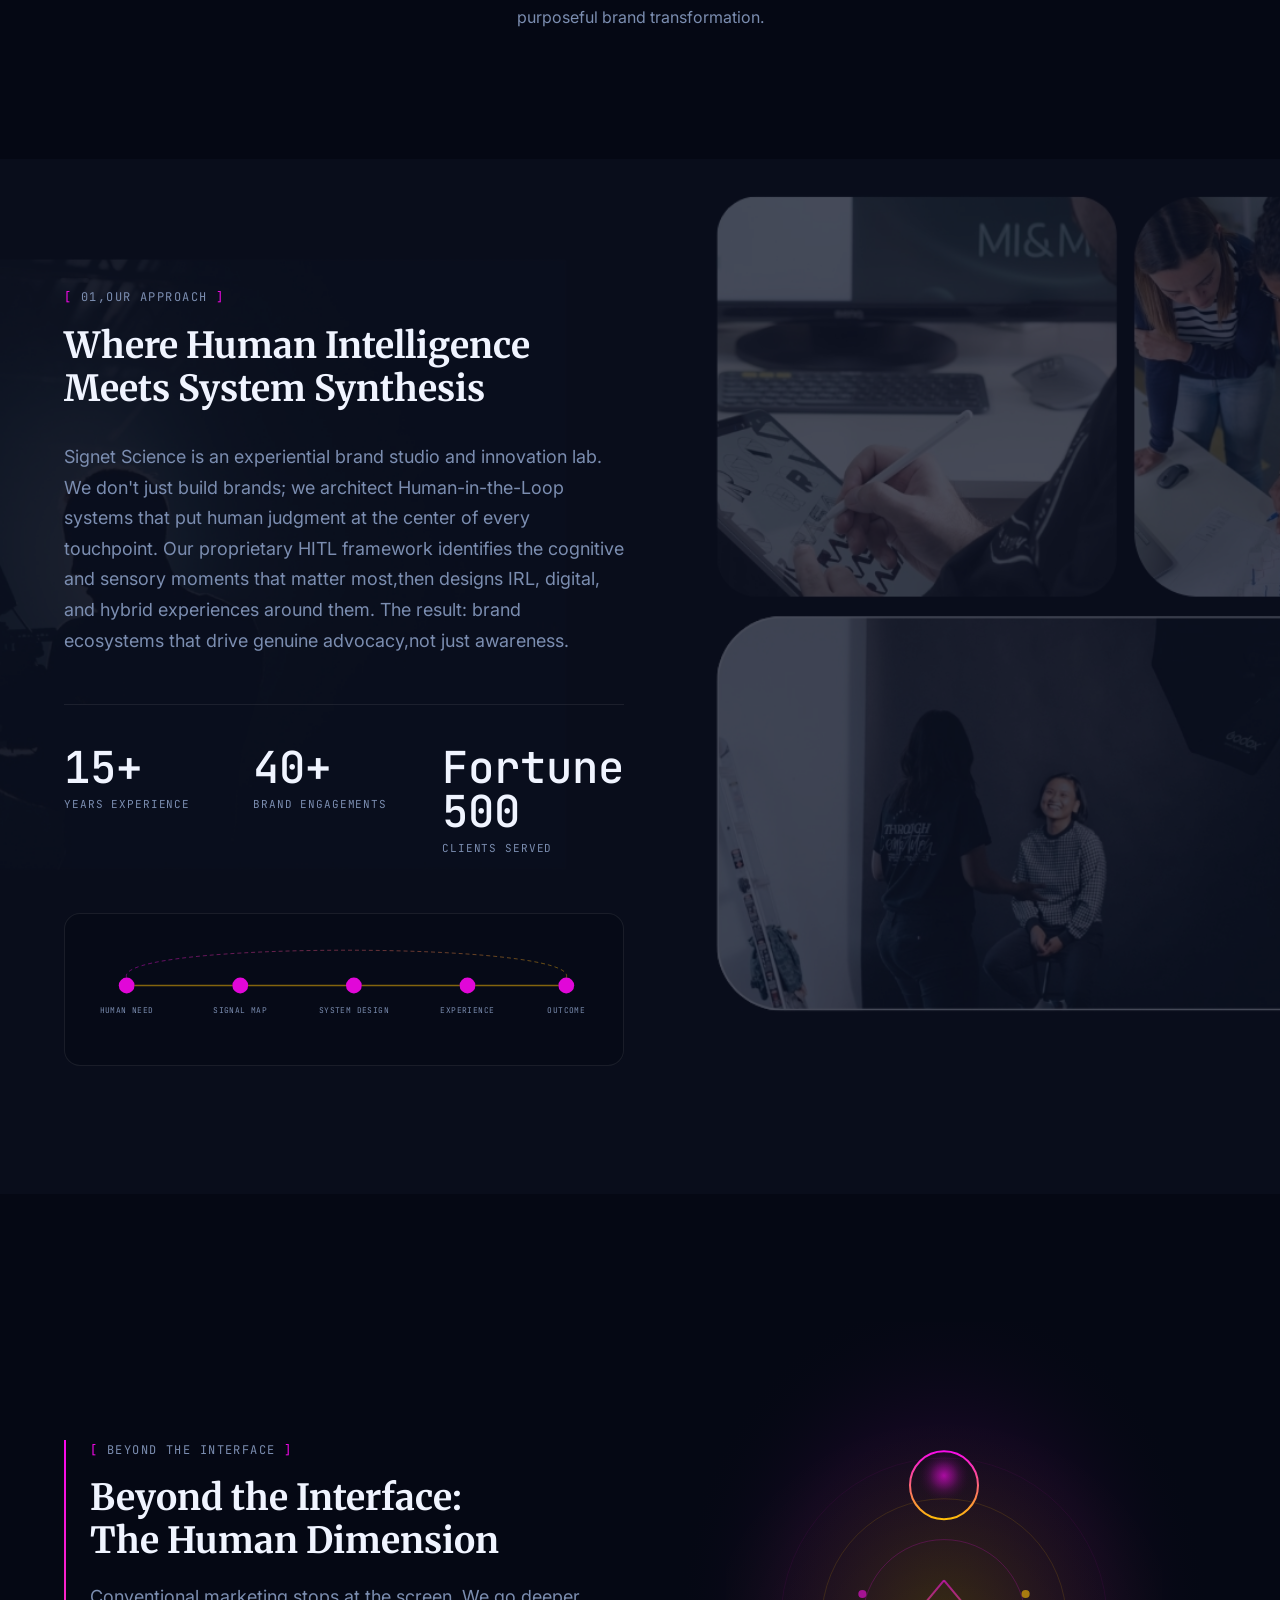
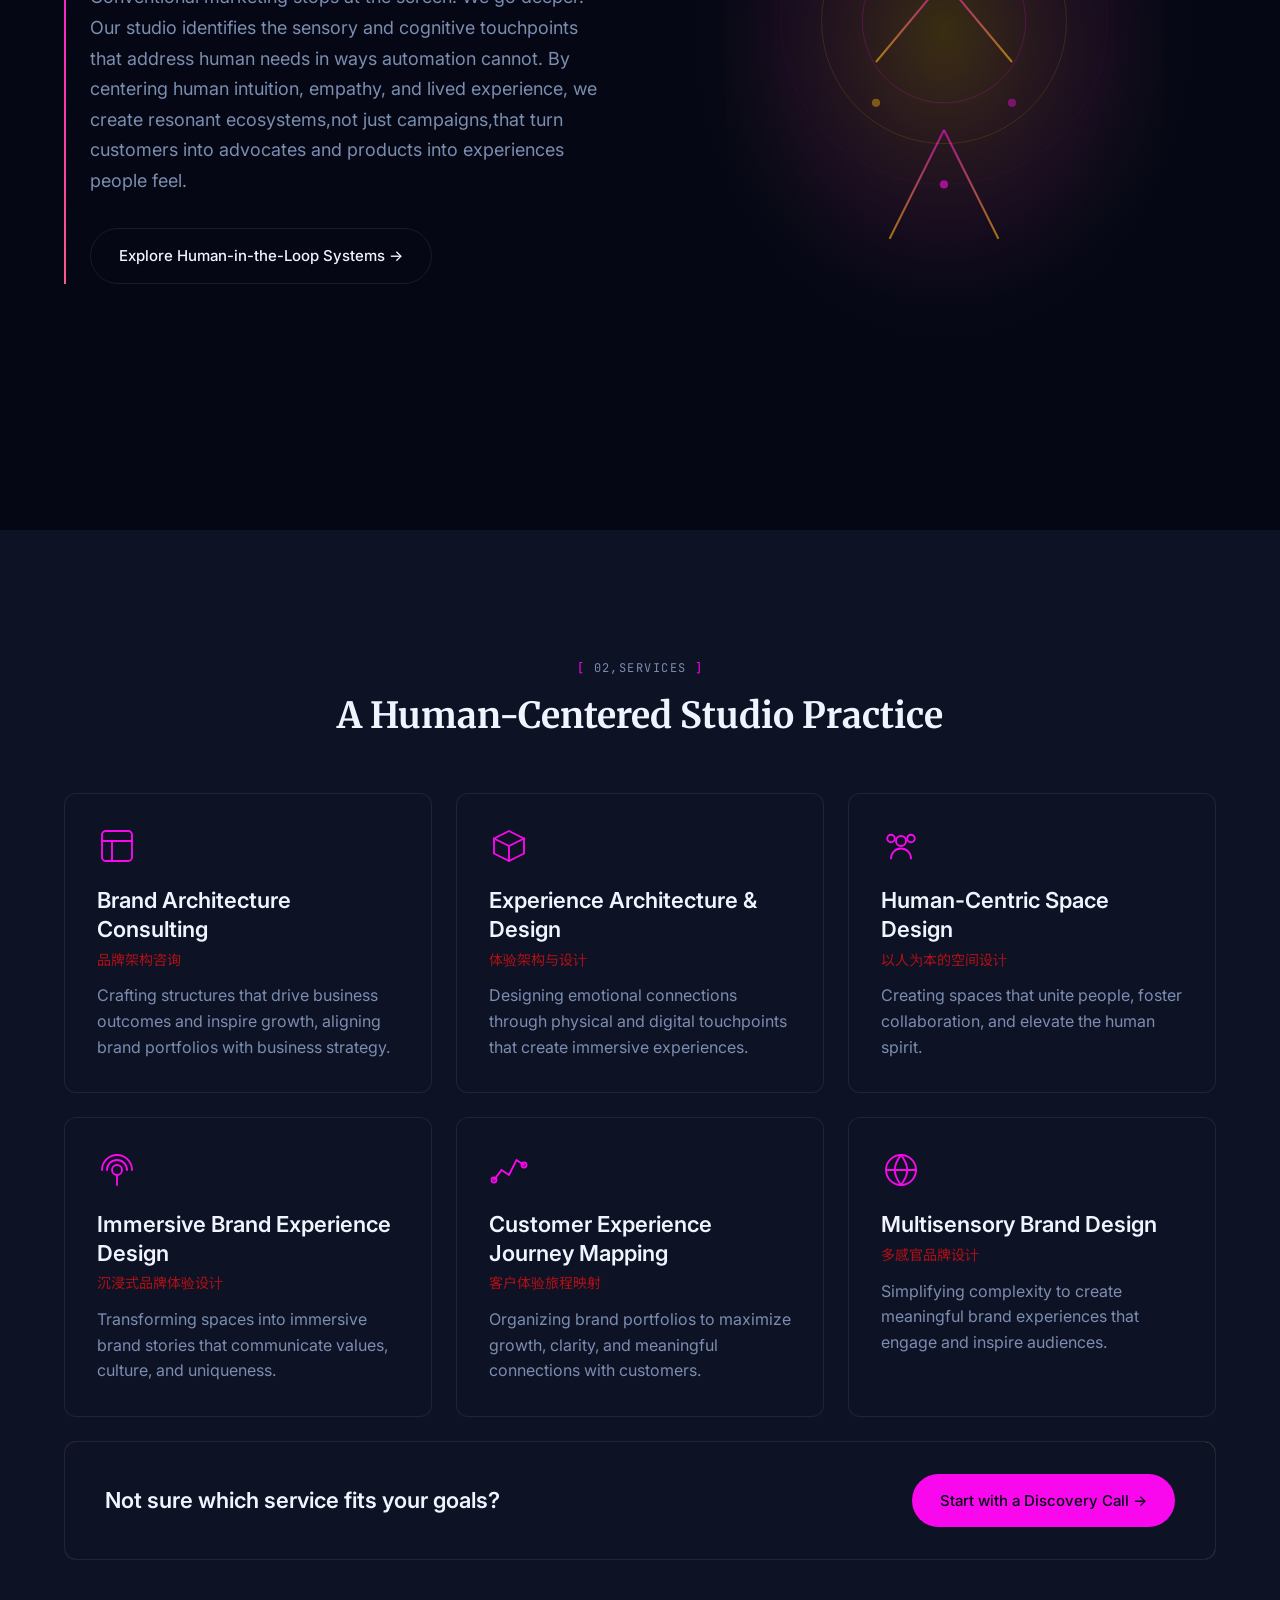
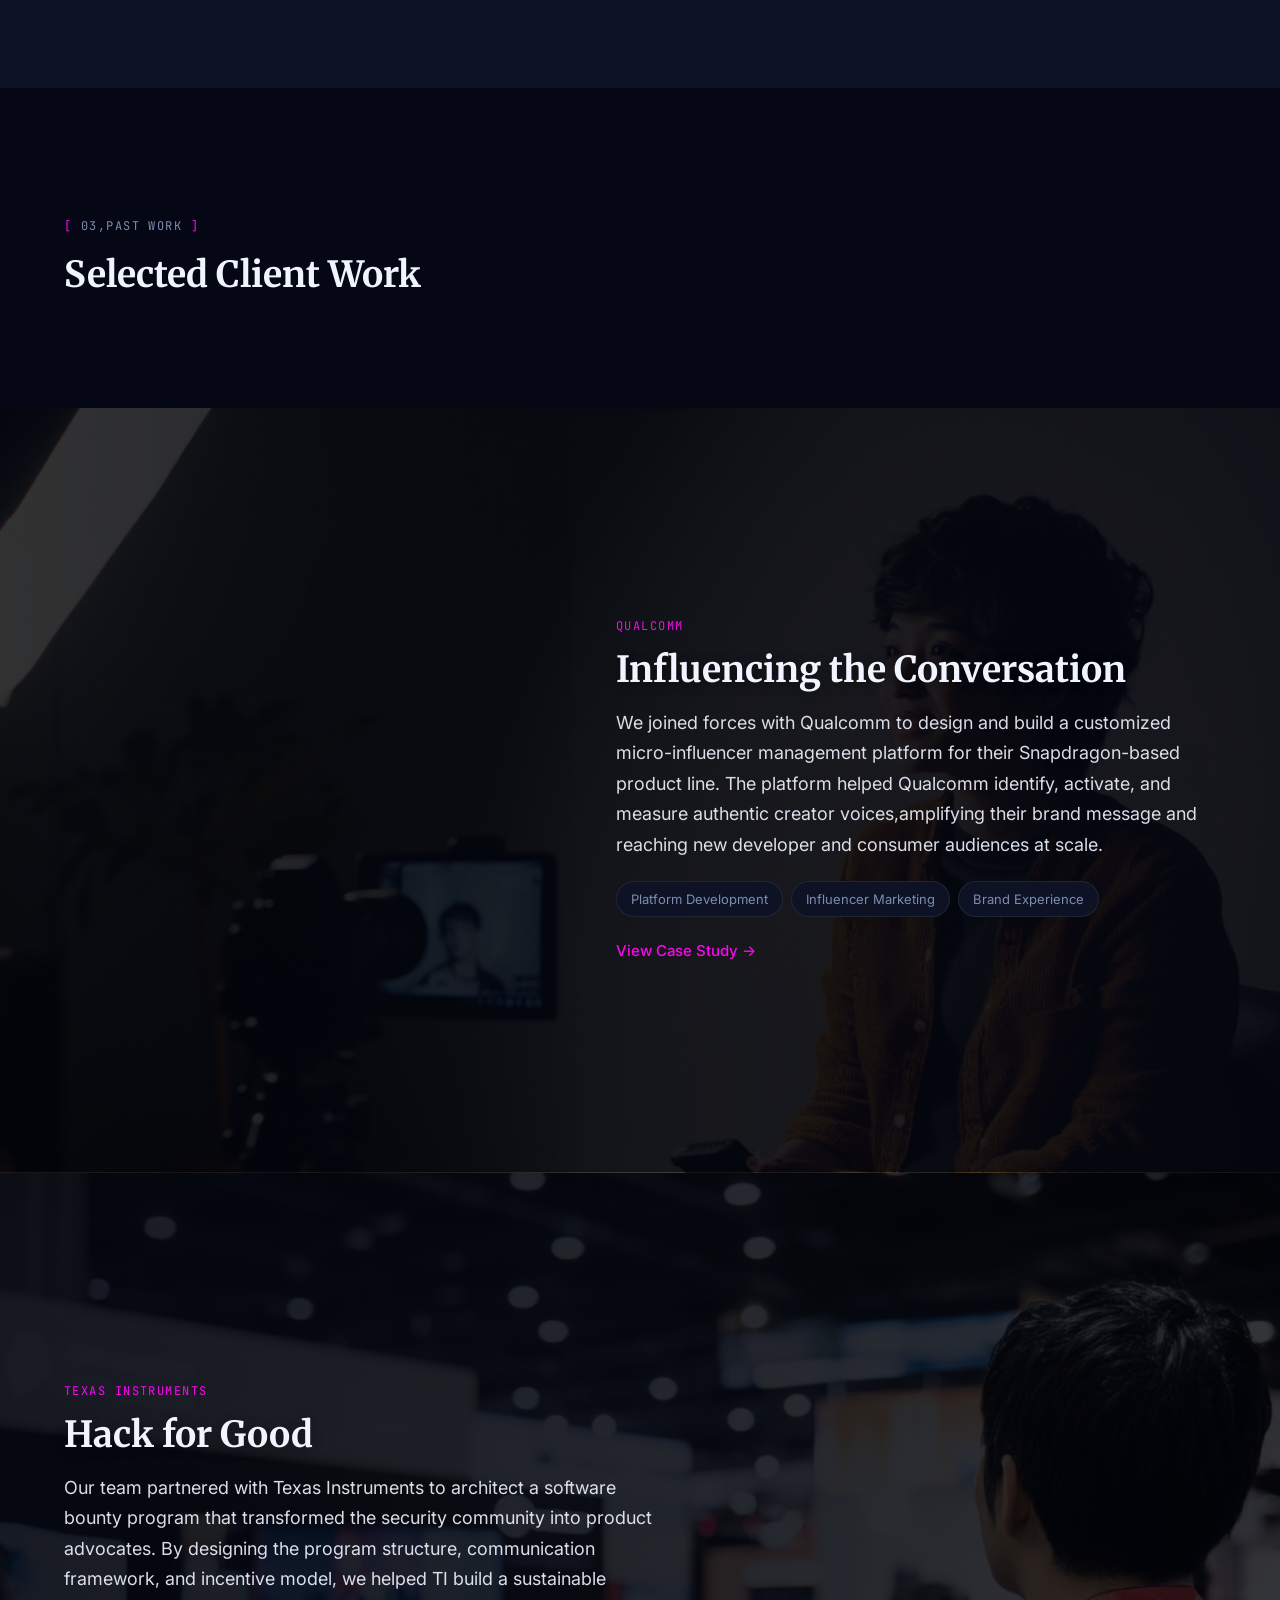
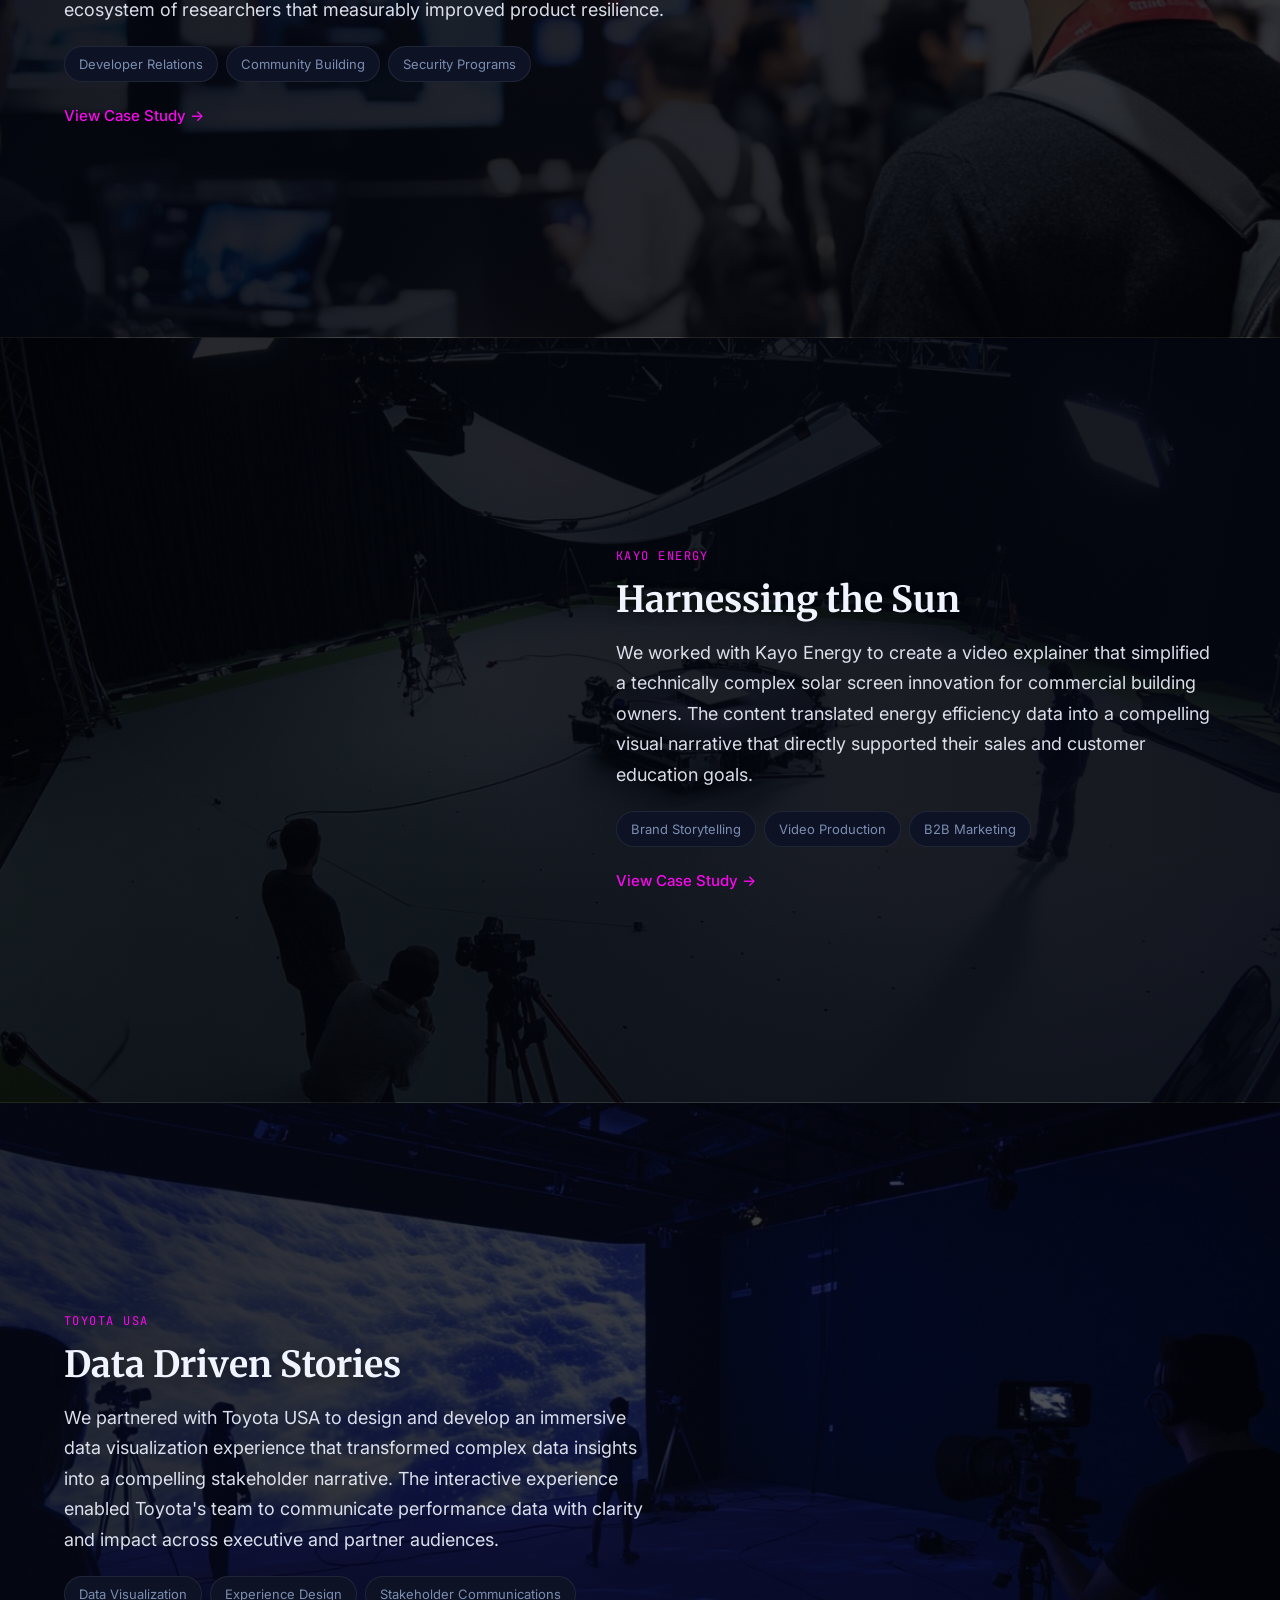
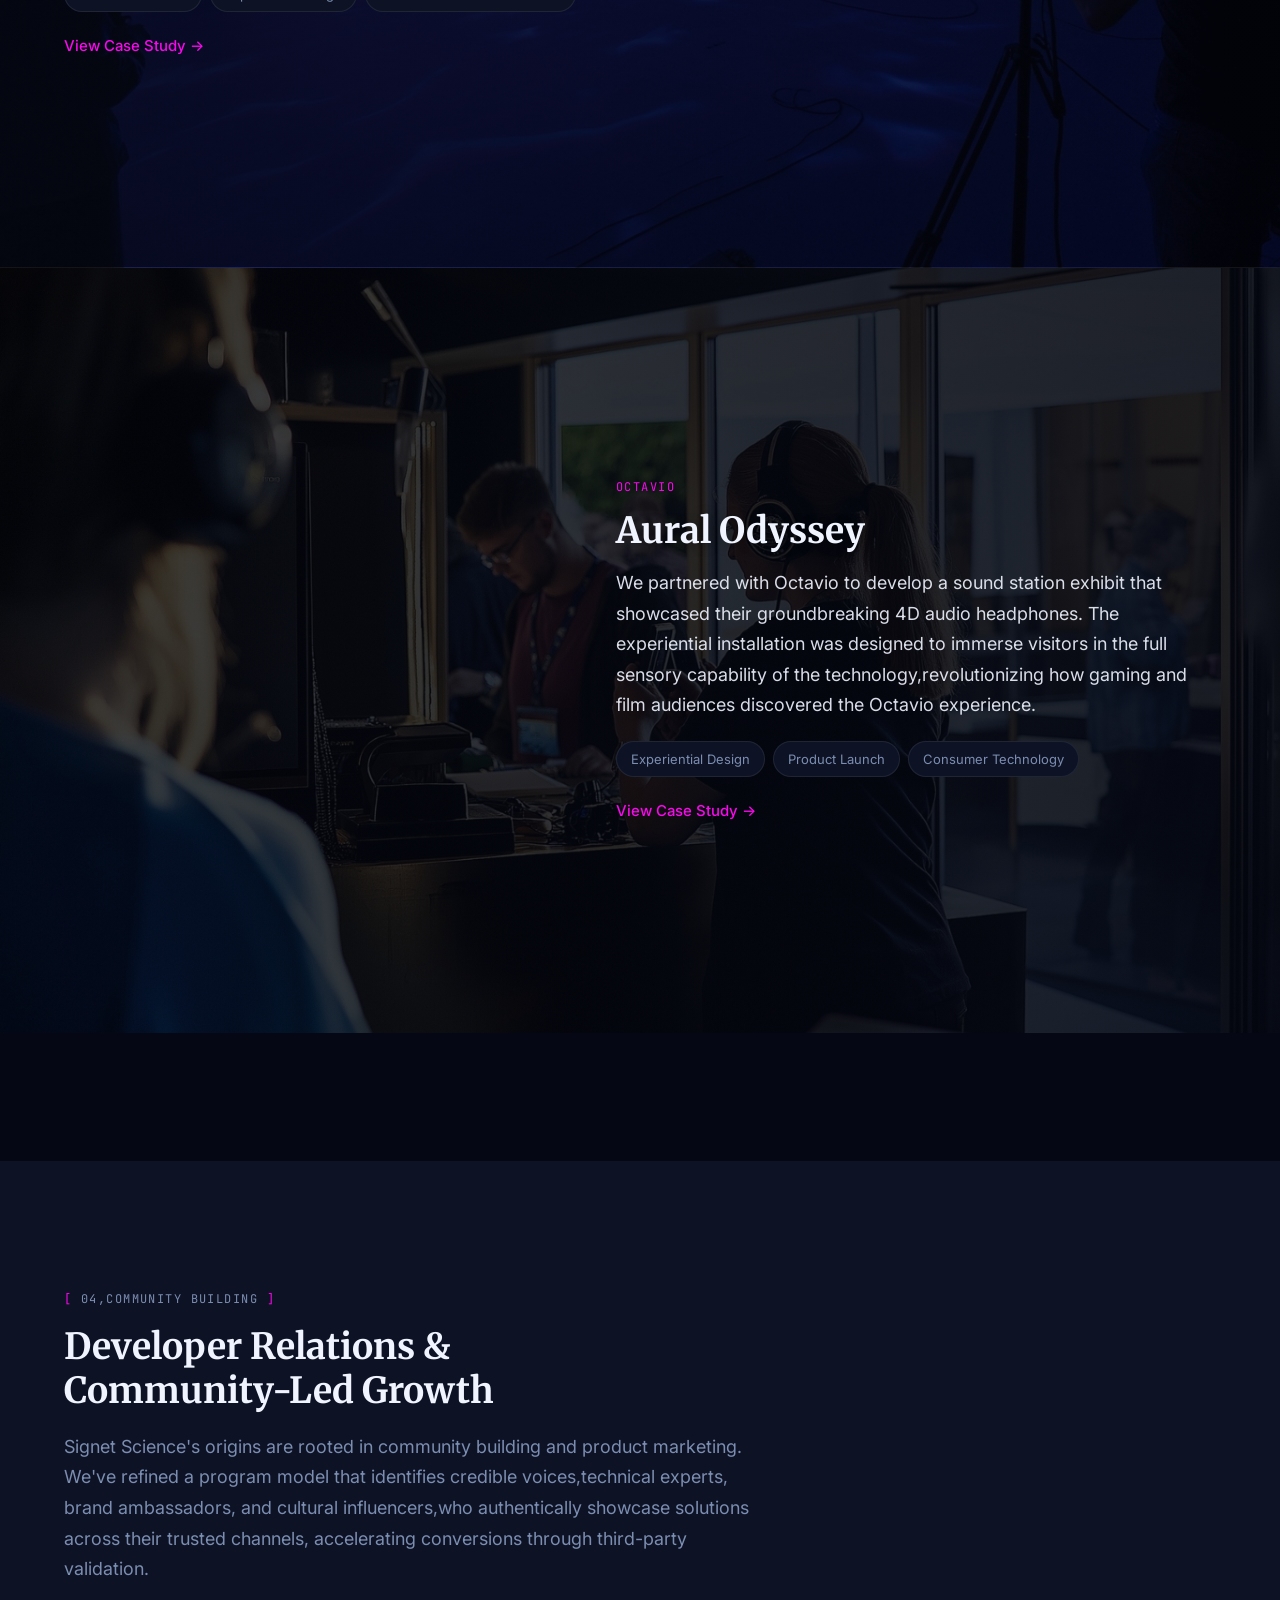
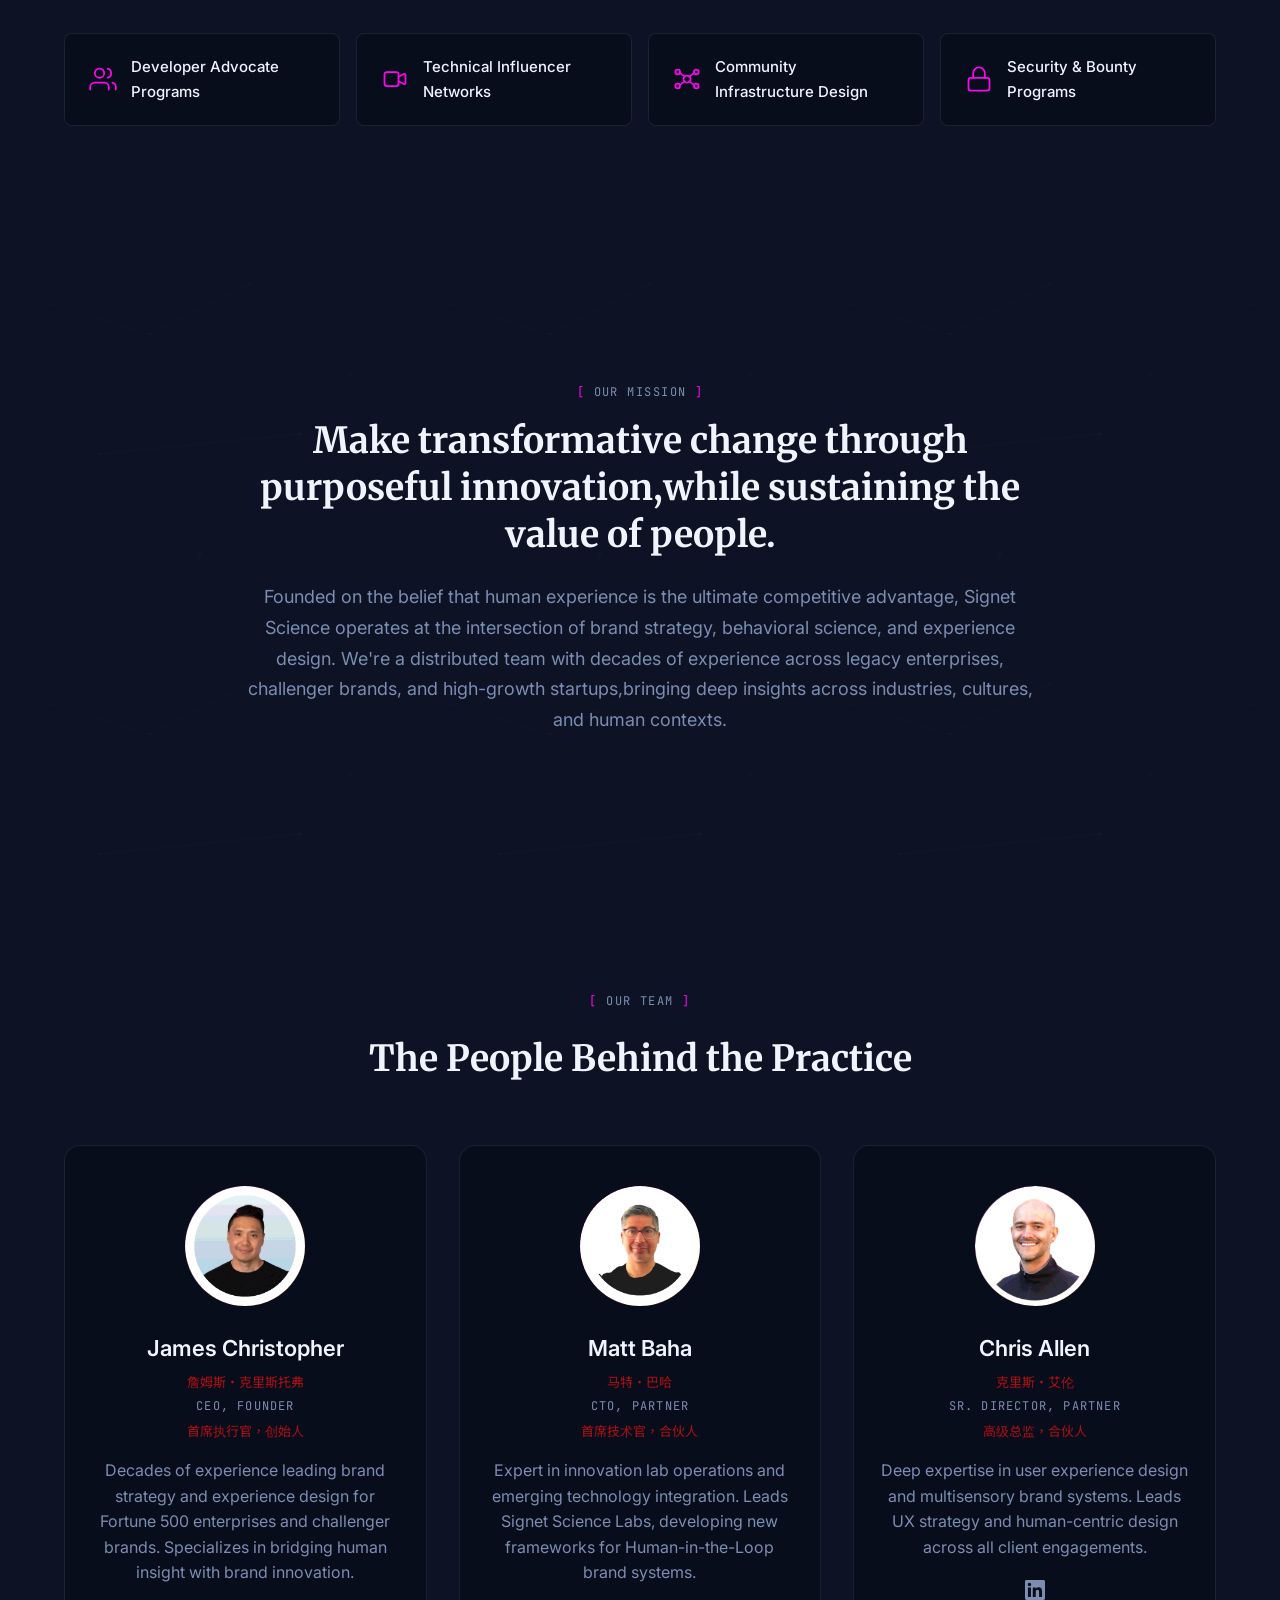
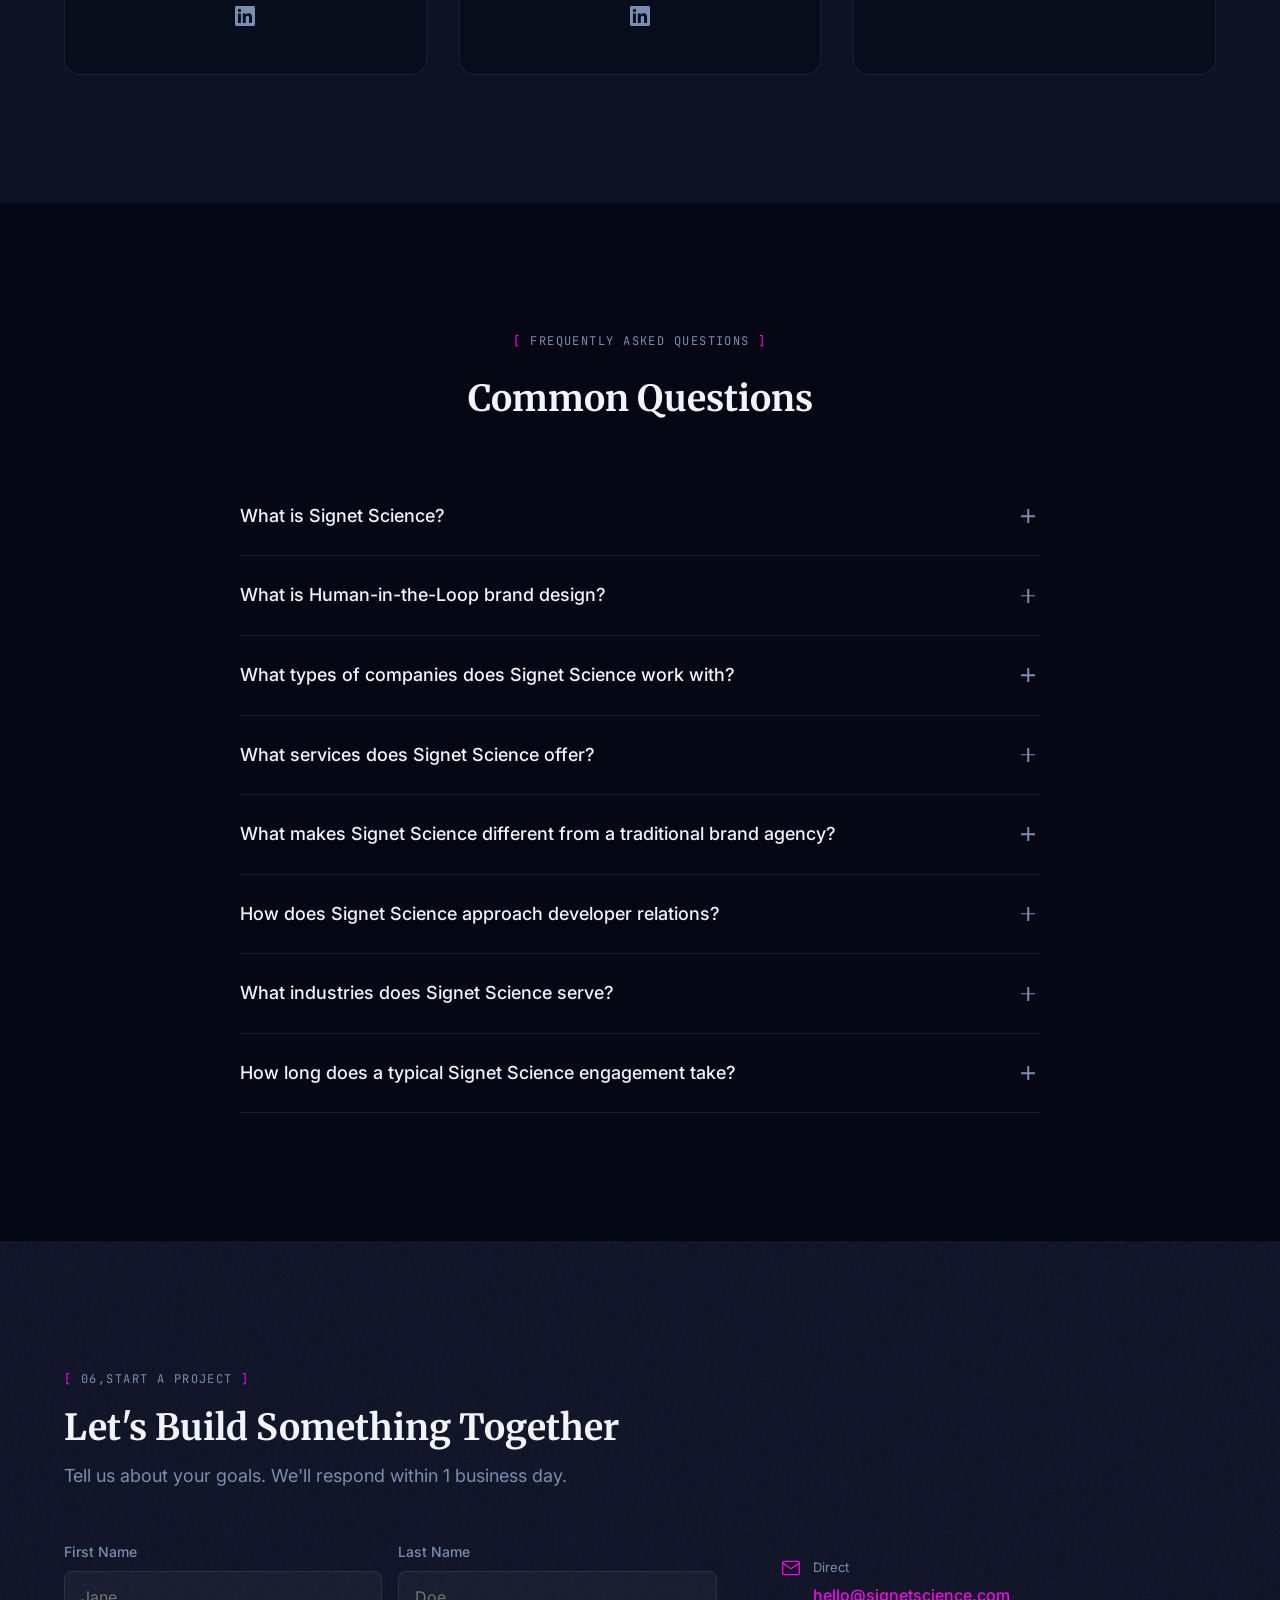
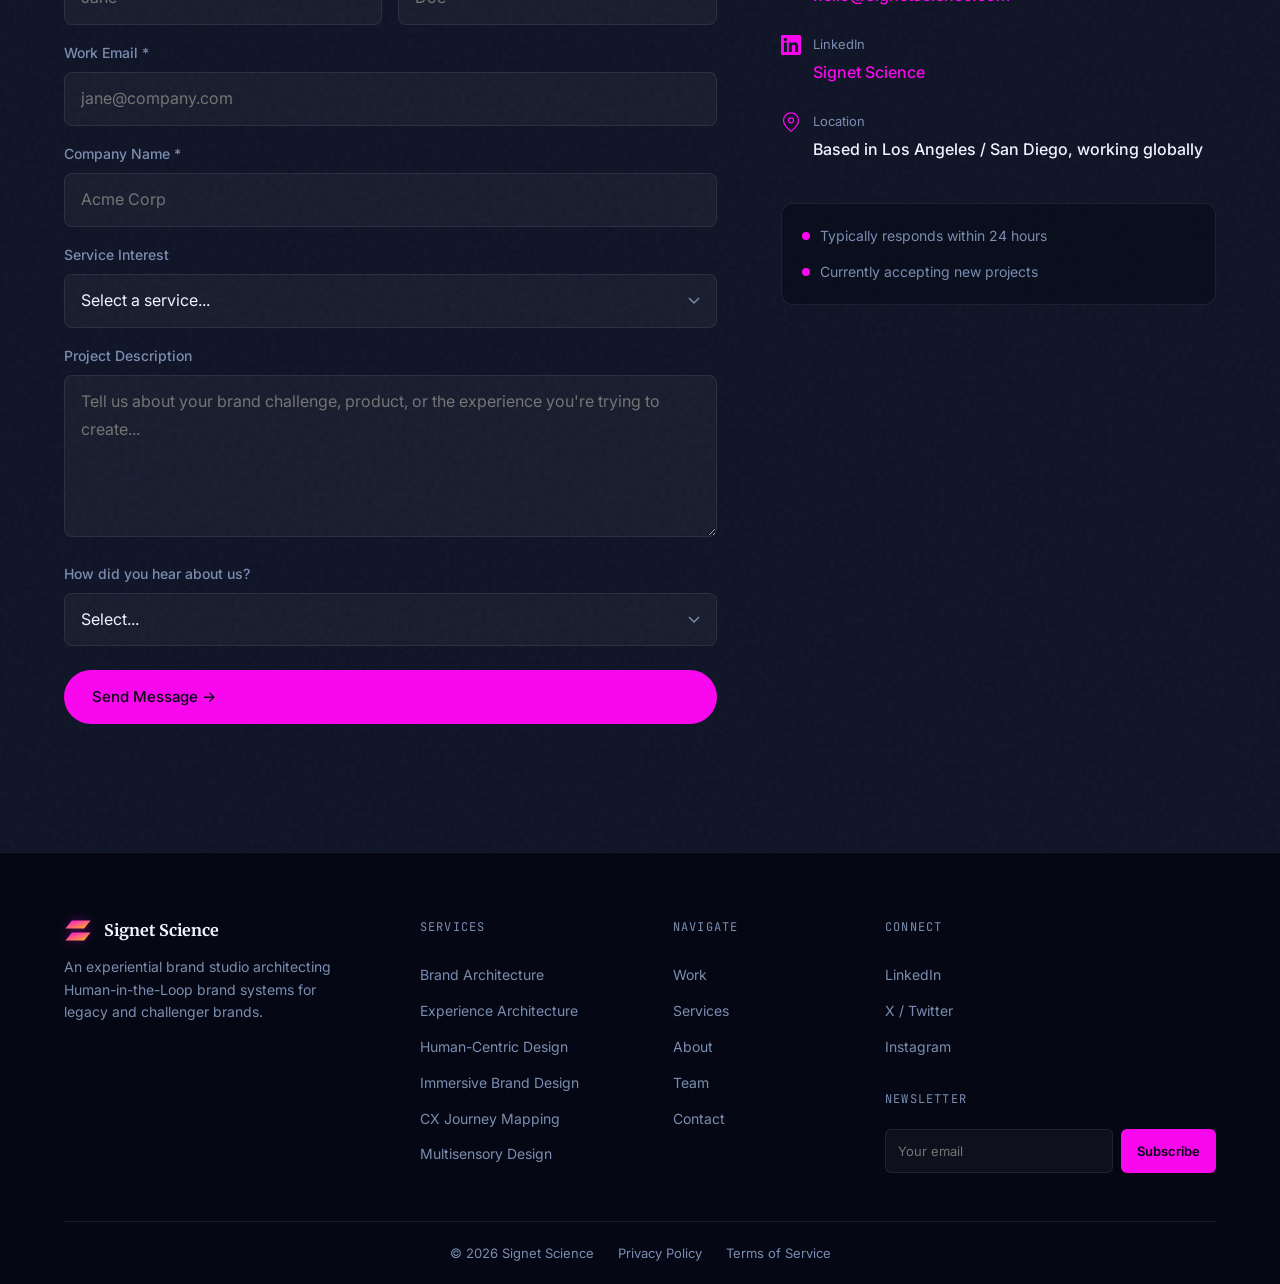
==== commit 8ddcddf0: "Make announcement banner permanent, remove dismiss button Co-Authored-By: Claude Opus 4.6 (1M contex" ====
--- a/index.html
+++ b/index.html
@@ -272,7 +272,6 @@
       <input type="email" placeholder="Enter your email" required class="announcement-input" name="email">
       <button type="submit" class="announcement-btn">Notify Me</button>
     </form>
-    <button class="announcement-close" id="announcement-close" aria-label="Dismiss banner">&times;</button>
   </div>
 </div>
 
--- a/styles.css
+++ b/styles.css
@@ -125,20 +125,14 @@
    ANNOUNCEMENT BANNER
    ═══════════════════════════════════════════════════════════════ */
 .announcement-banner {
-  position: fixed;
-  top: var(--nav-height);
-  left: 0; right: 0;
+  position: relative;
   z-index: 999;
   background: linear-gradient(135deg, rgba(249, 8, 237, 0.15) 0%, rgba(255, 189, 7, 0.15) 100%);
   border-bottom: 1px solid rgba(249, 8, 237, 0.25);
   backdrop-filter: blur(20px);
   -webkit-backdrop-filter: blur(20px);
-  transition: transform 0.4s ease, opacity 0.4s ease;
-}
-.announcement-banner.hidden {
-  transform: translateY(-100%);
-  opacity: 0;
-  pointer-events: none;
+  margin-top: var(--nav-height);
+  margin-bottom: 24px;
 }
 .announcement-inner {
   max-width: 1200px;
@@ -217,20 +211,6 @@
   opacity: 0.9;
   transform: translateY(-1px);
 }
-.announcement-close {
-  background: none;
-  border: none;
-  color: var(--color-text-muted);
-  font-size: 20px;
-  cursor: pointer;
-  padding: 4px 8px;
-  line-height: 1;
-  transition: color 0.2s;
-  flex-shrink: 0;
-}
-.announcement-close:hover {
-  color: var(--color-text-primary);
-}
 
 @media (max-width: 768px) {
   .announcement-inner {
@@ -238,17 +218,11 @@
     padding: 12px 16px;
     gap: 10px;
   }
-  .announcement-content { flex-basis: calc(100% - 40px); }
+  .announcement-content { flex-basis: 100%; }
   .announcement-signup {
     flex-basis: 100%;
   }
   .announcement-input { flex: 1; width: auto; }
-  .announcement-close {
-    position: absolute;
-    top: 8px;
-    right: 8px;
-  }
-  .announcement-banner { position: relative; }
 }
 
 /* ═══════════════════════════════════════════════════════════════
